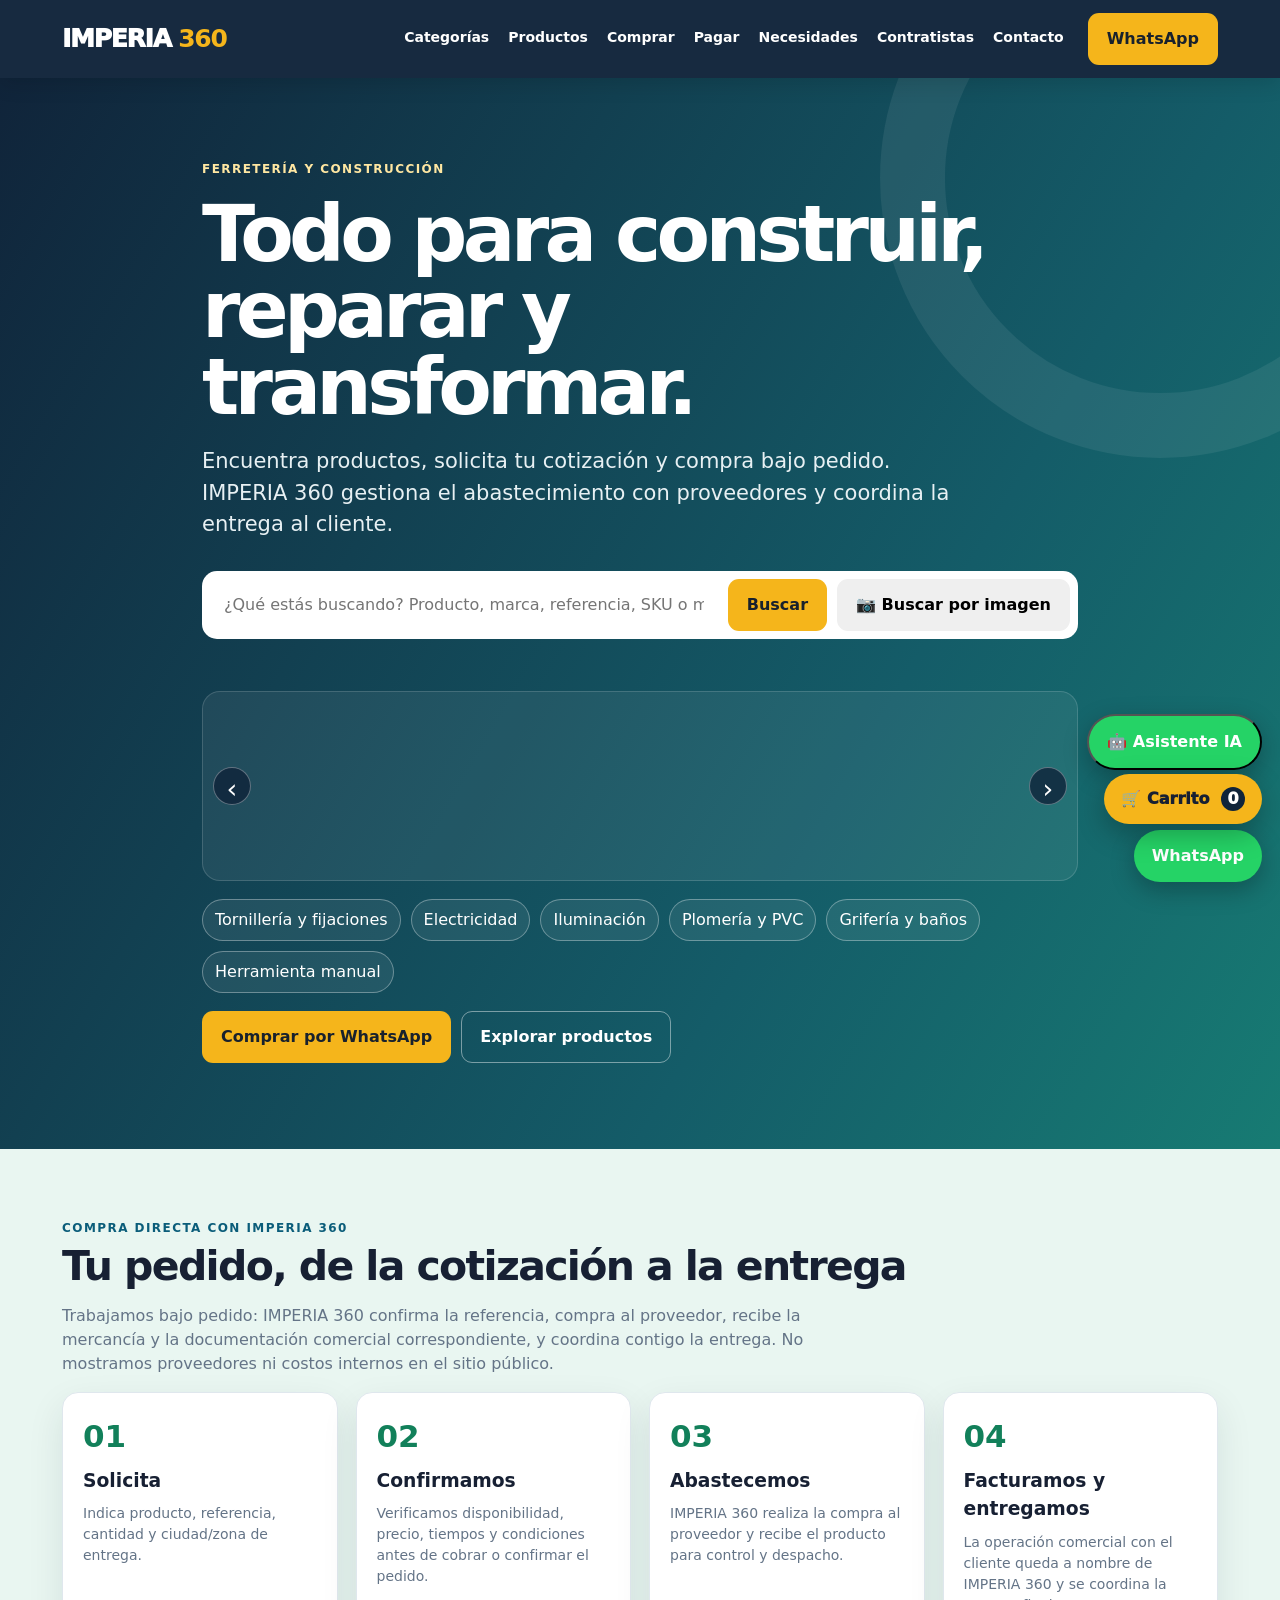
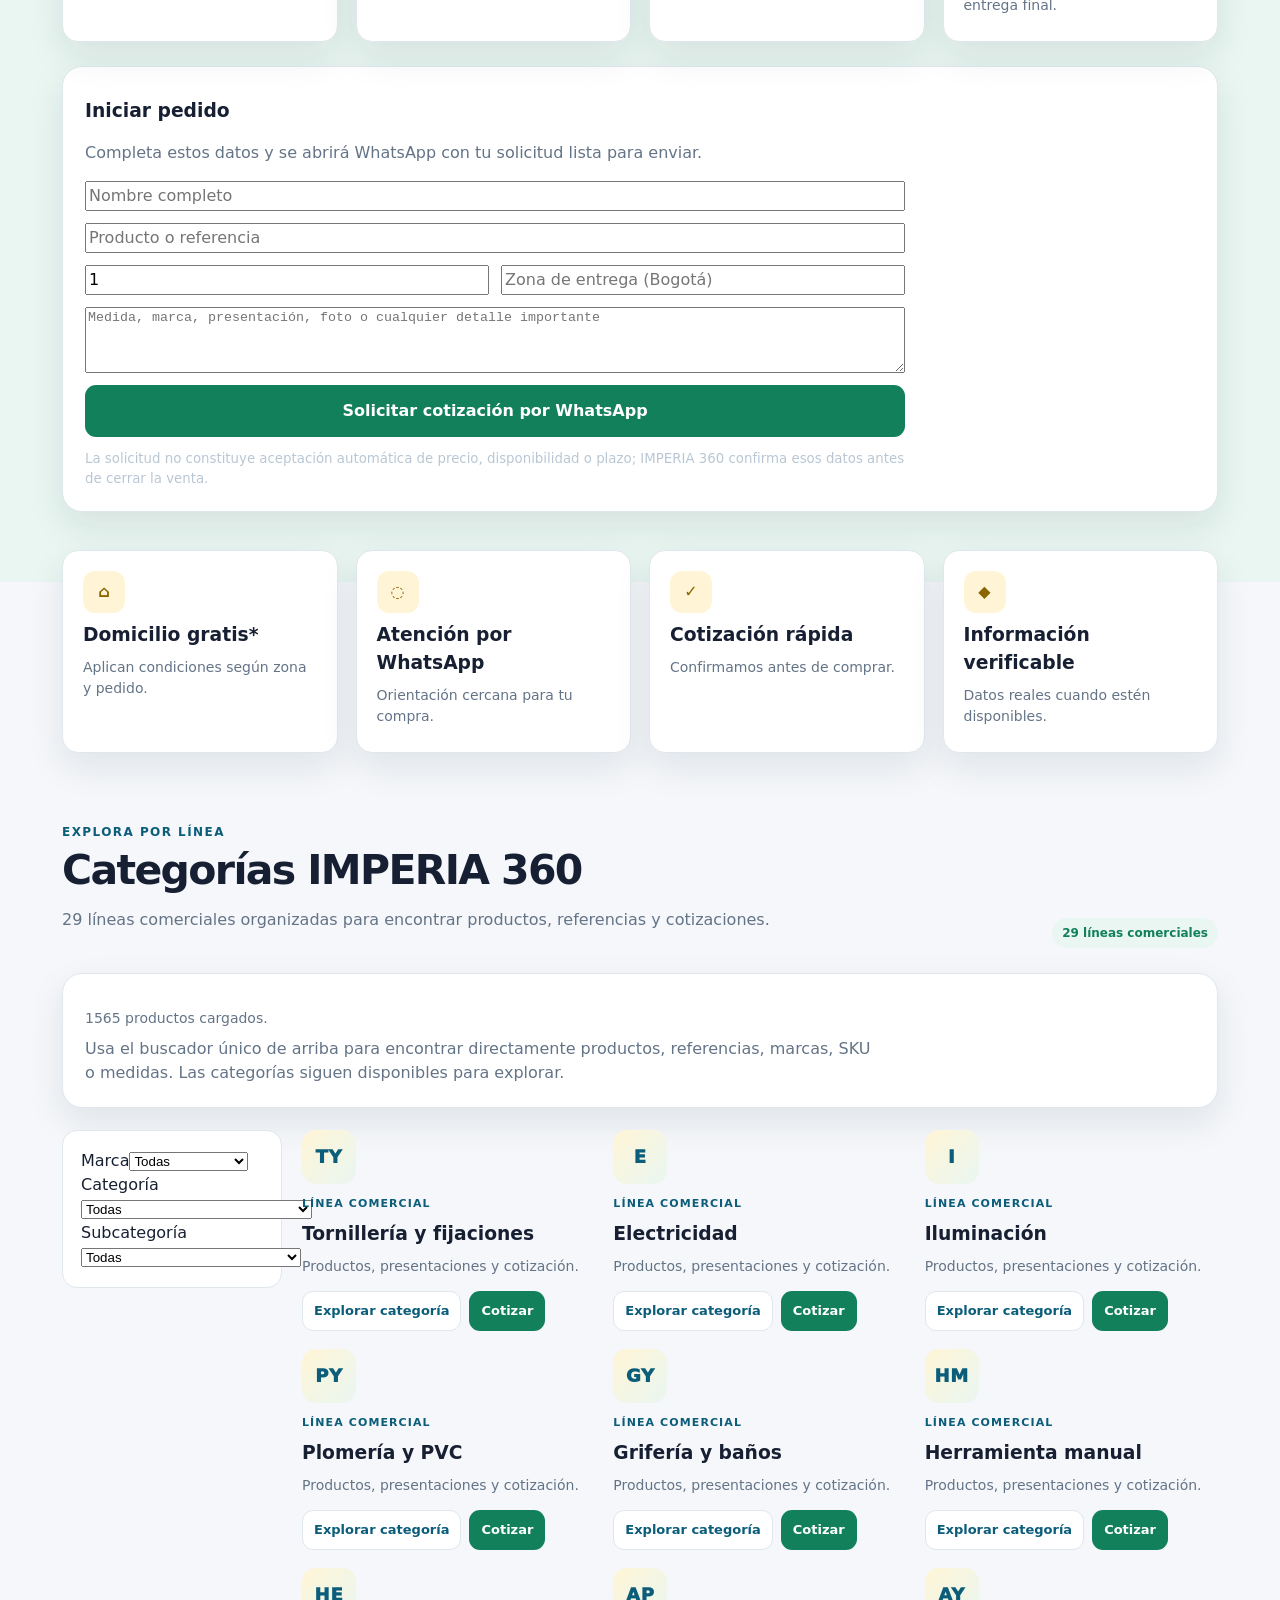
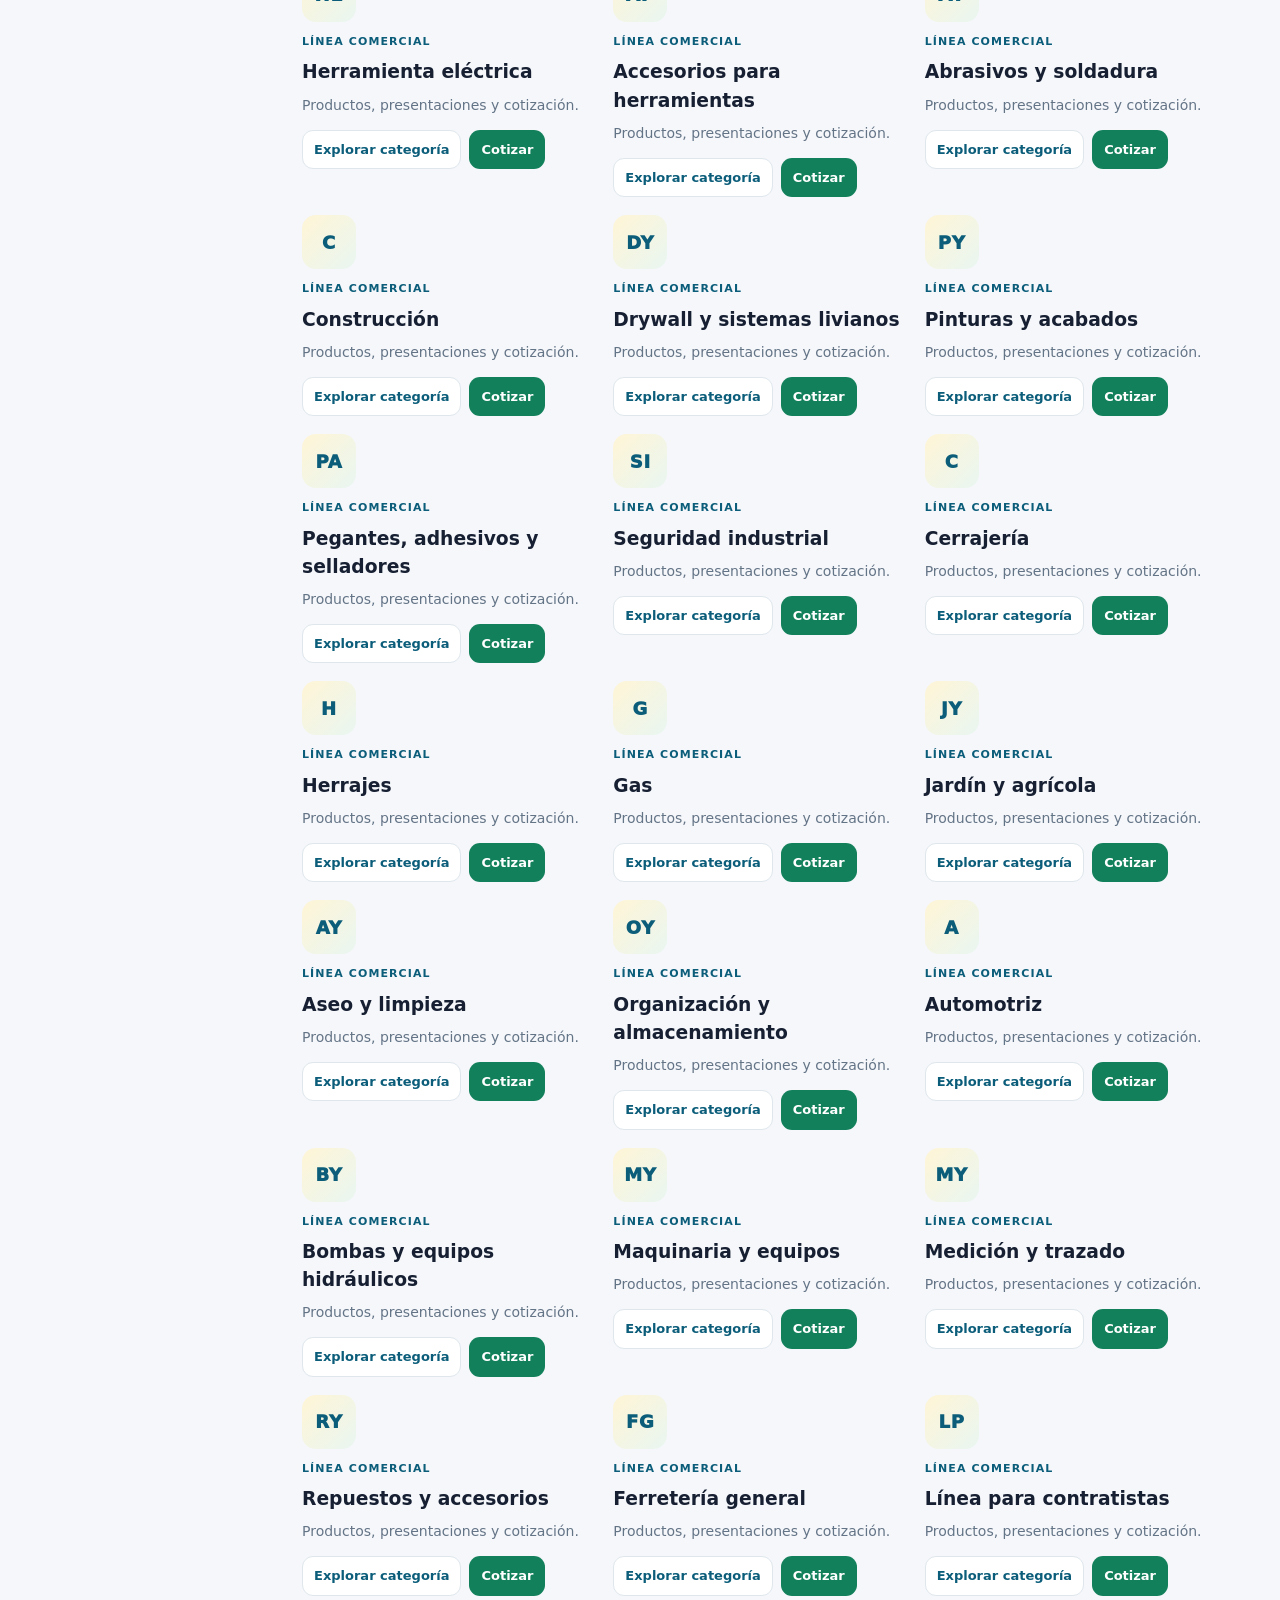
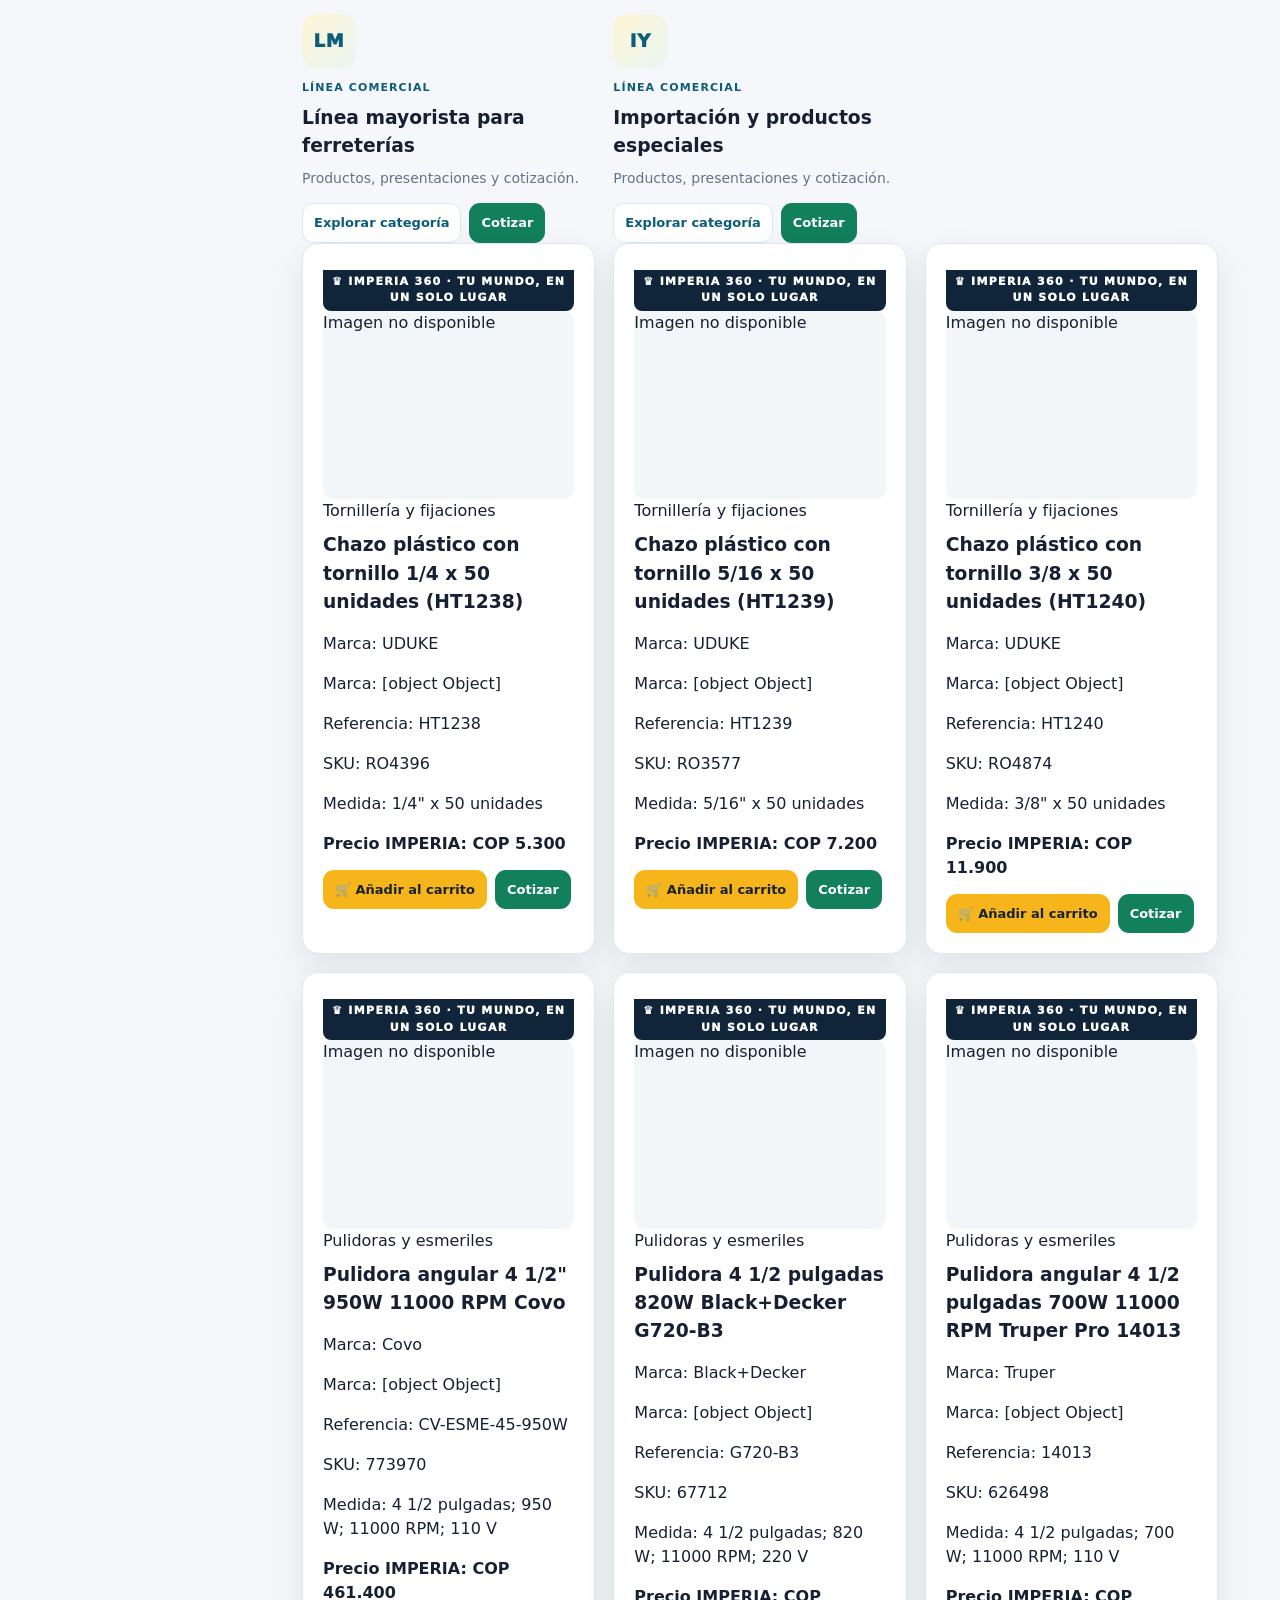
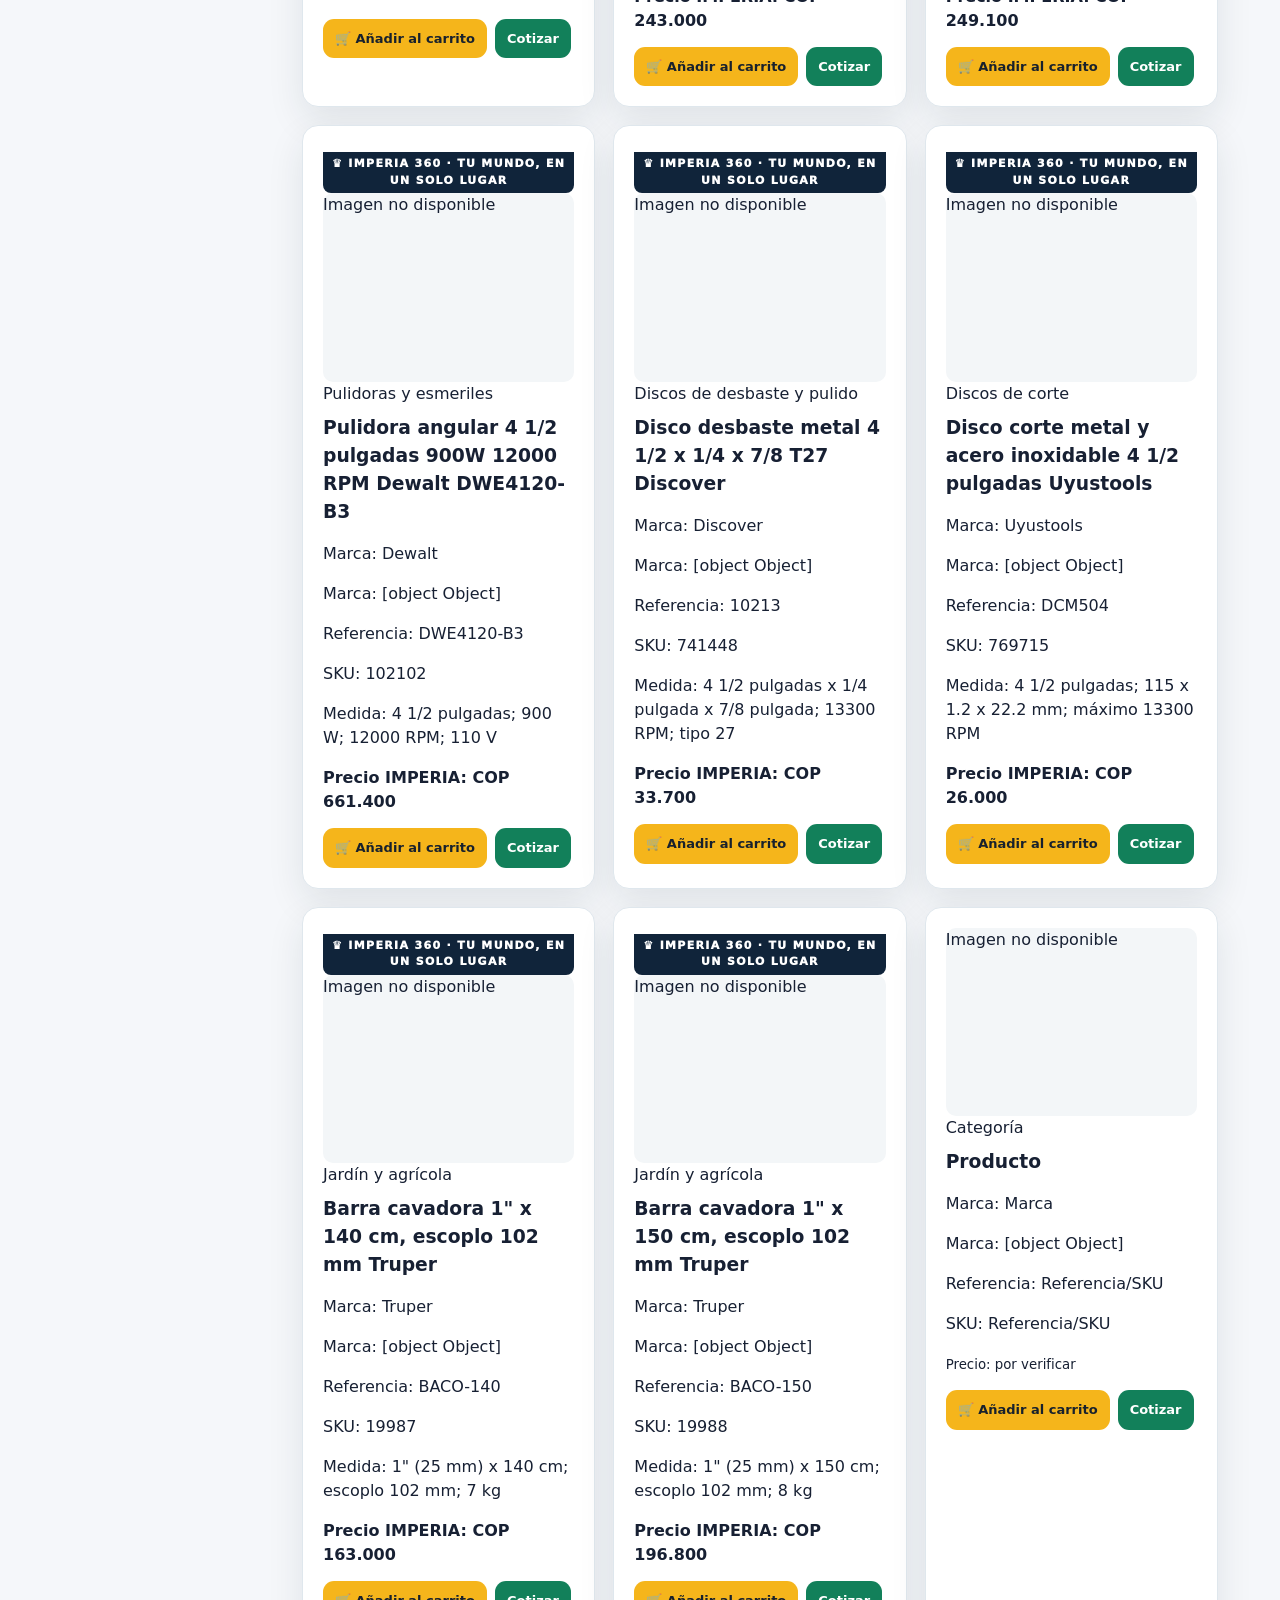
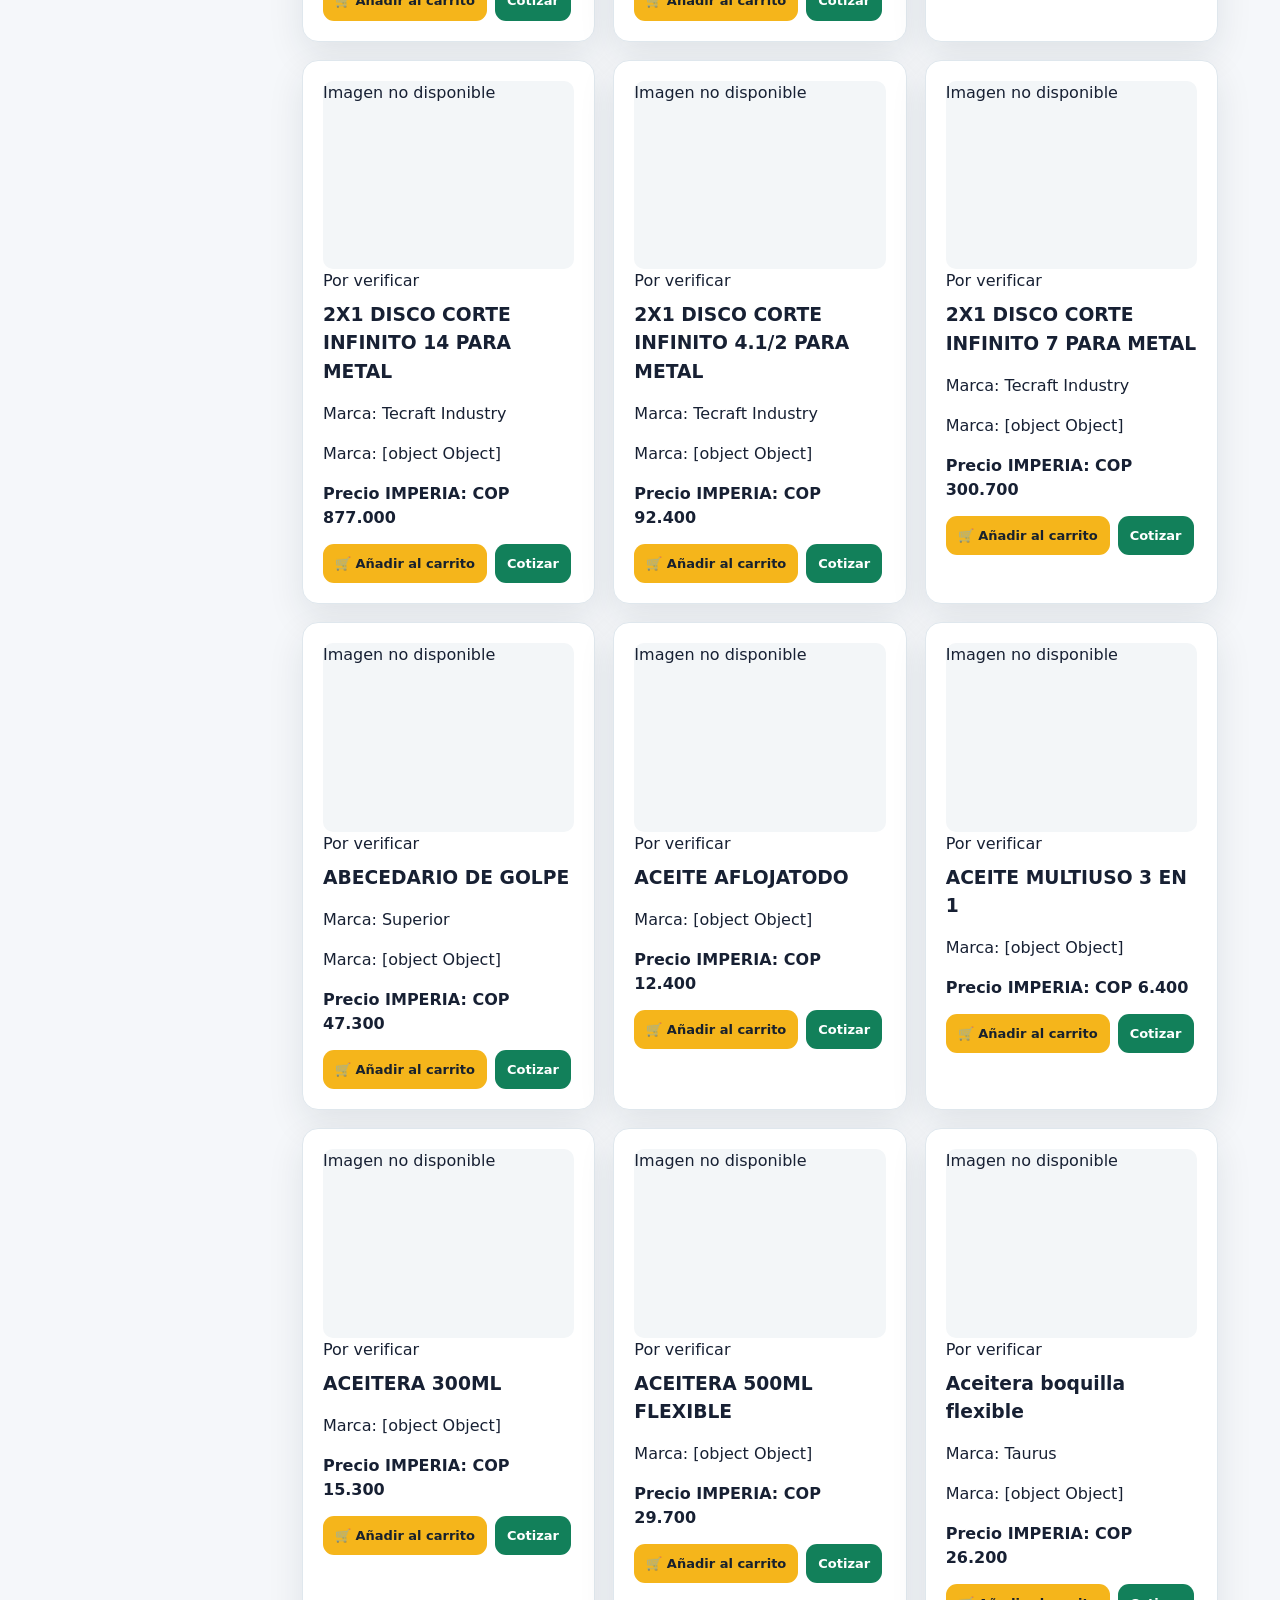
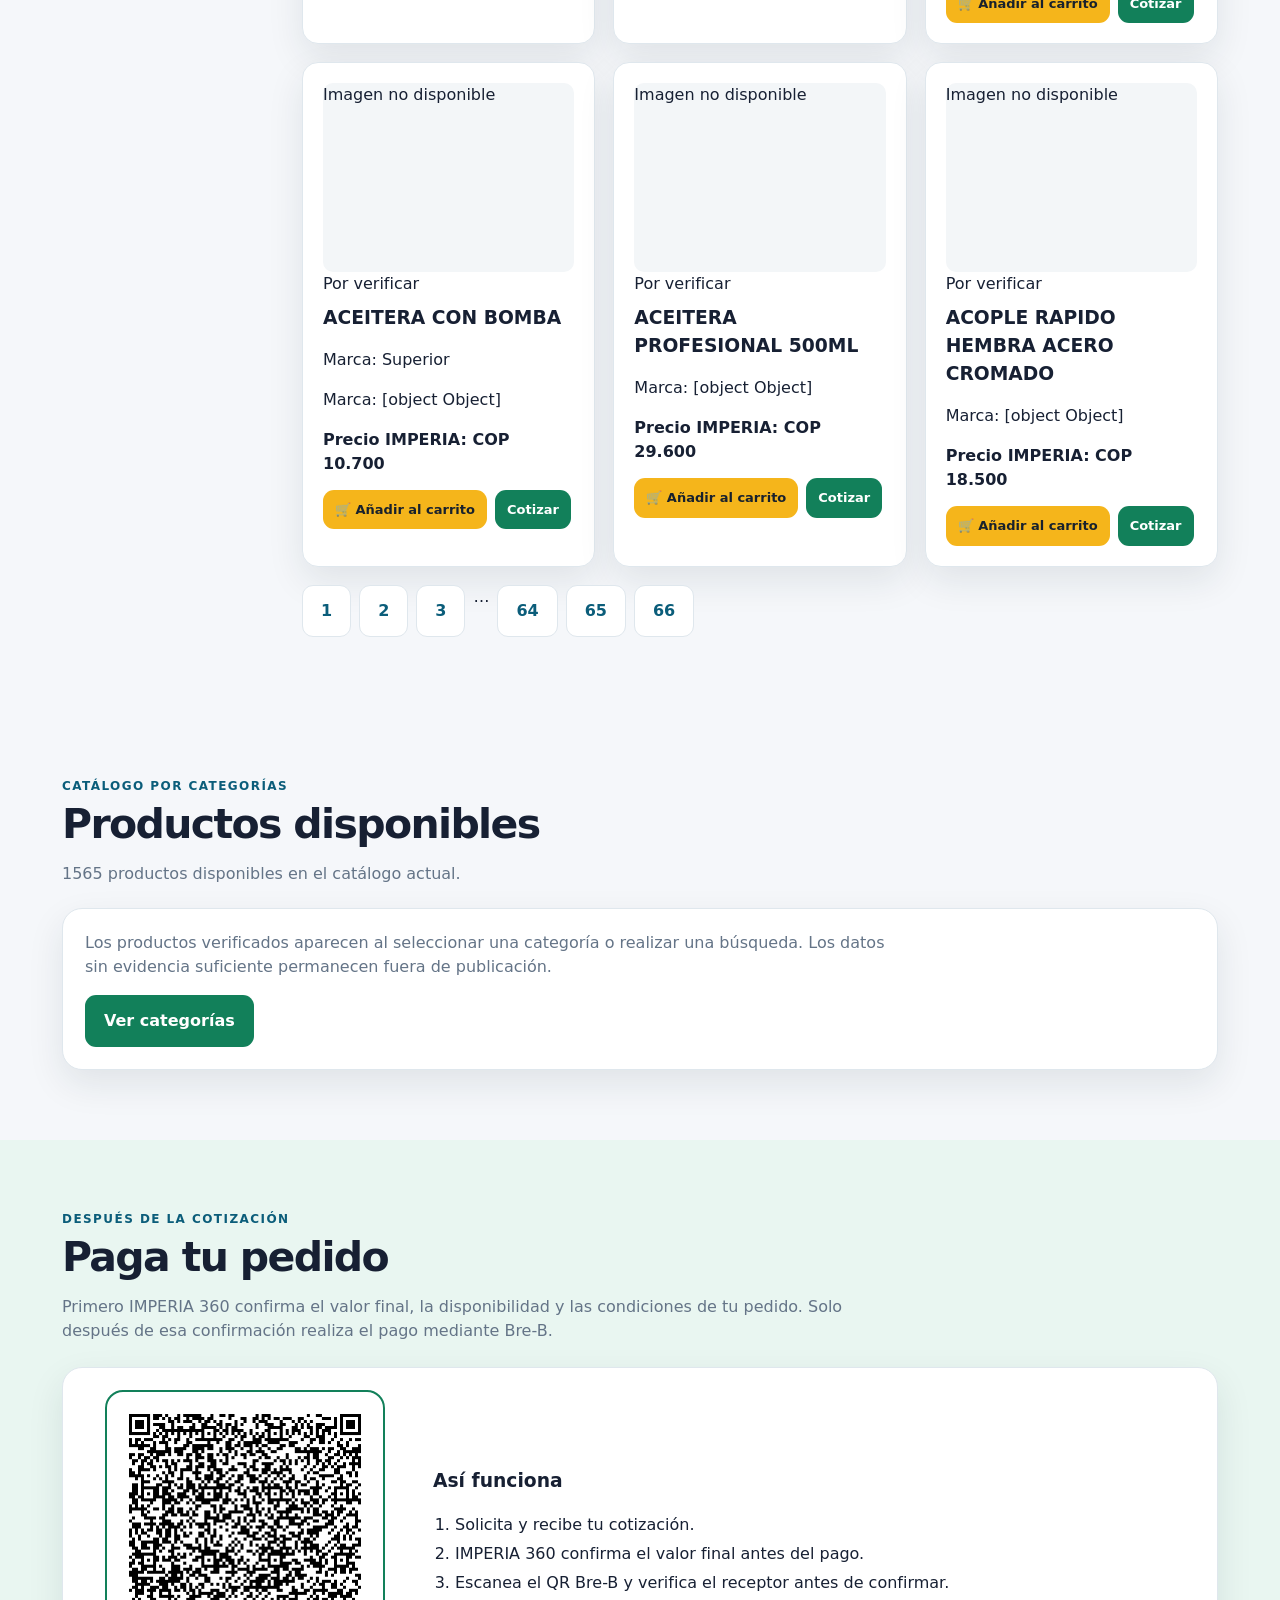
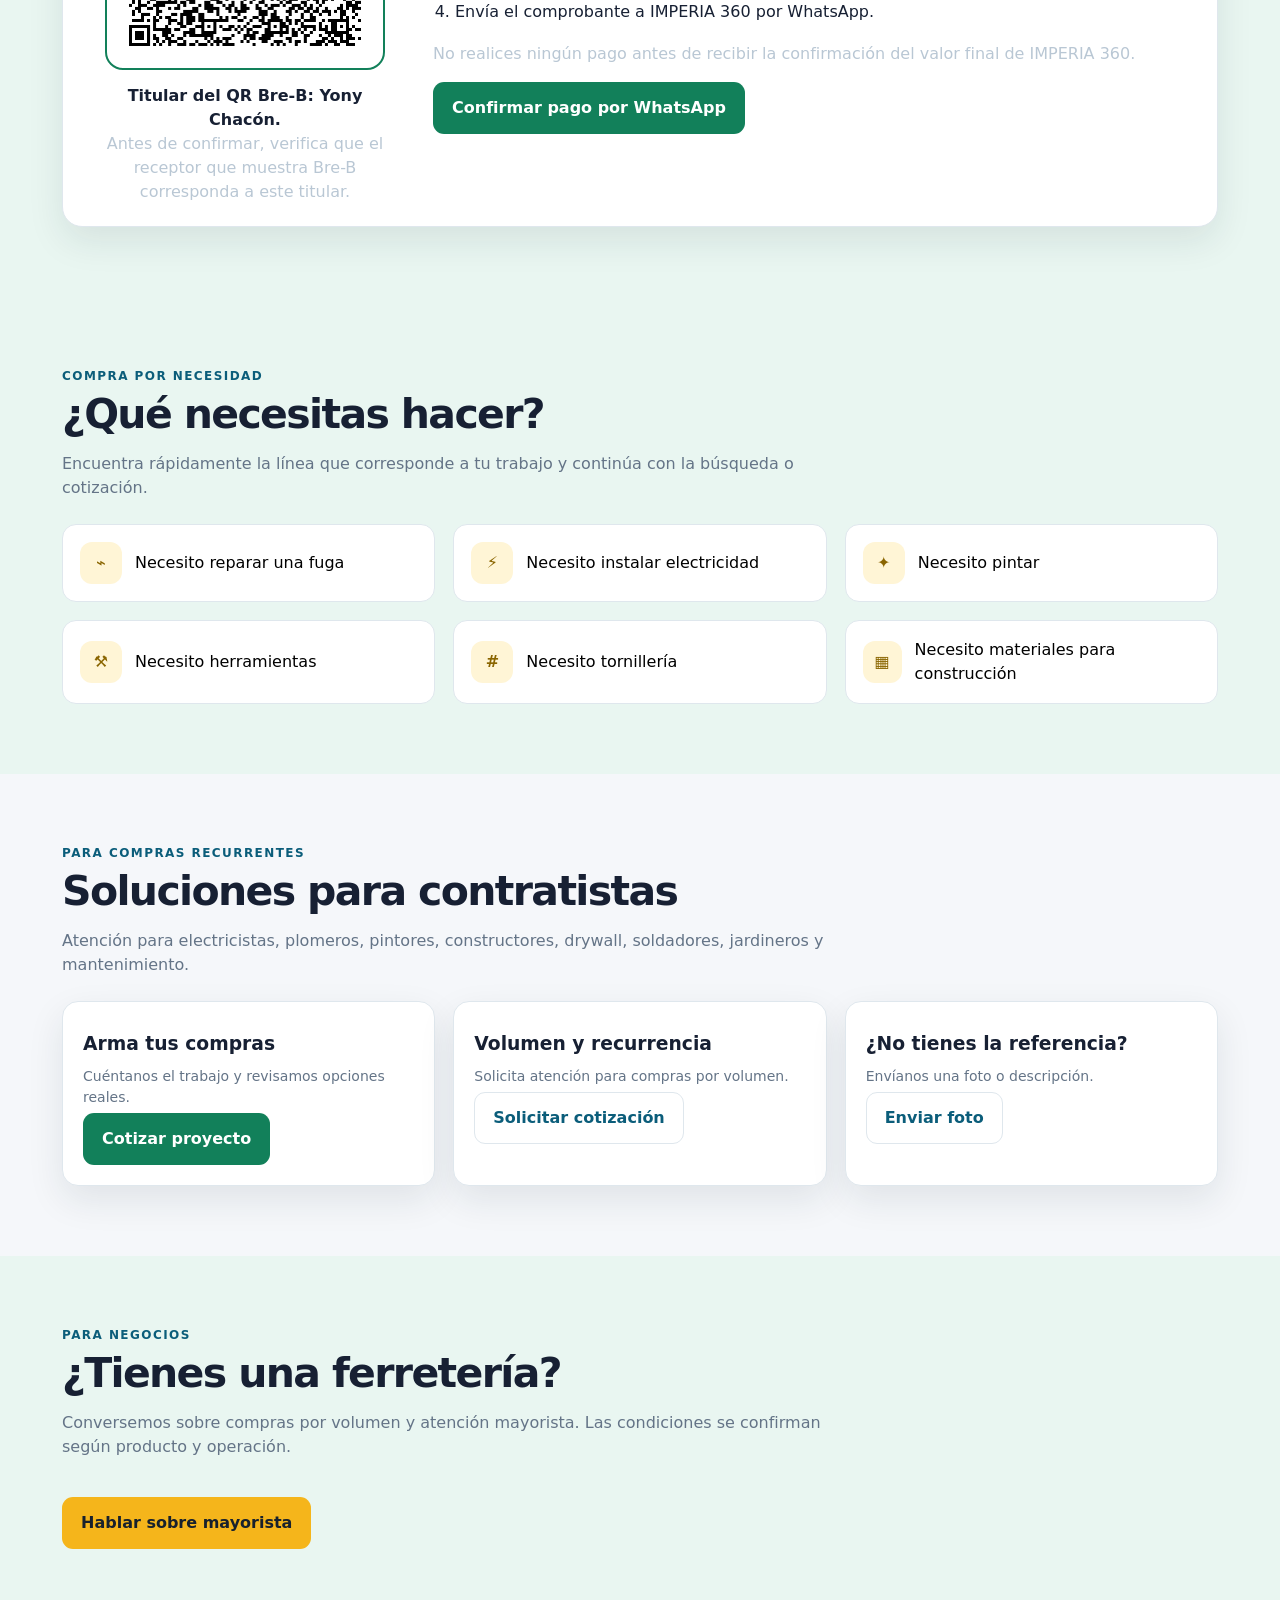
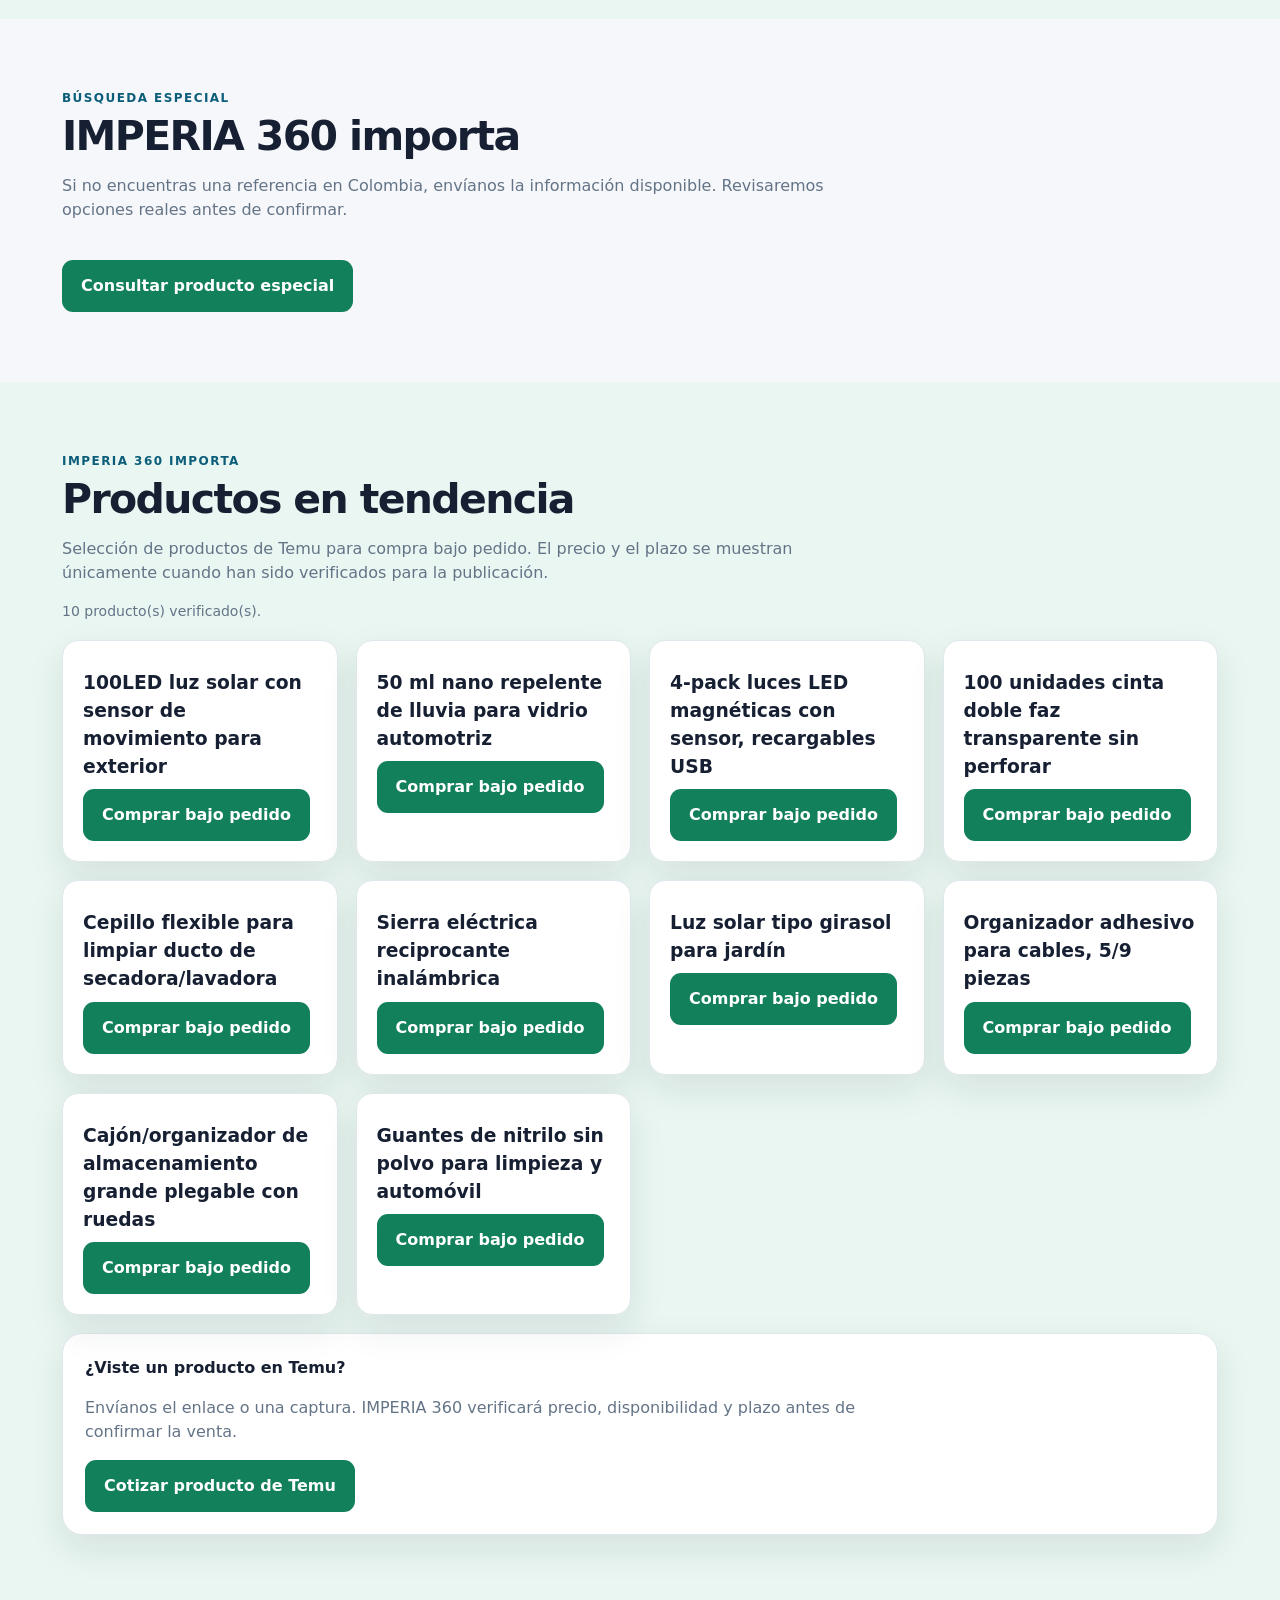
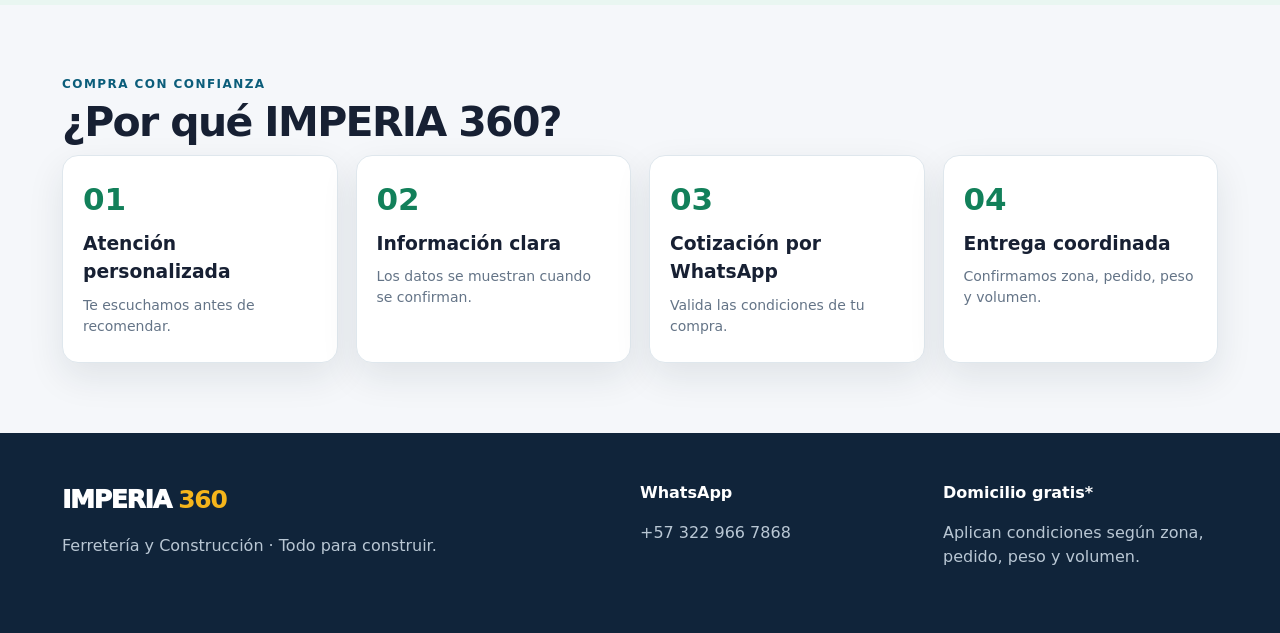
==== index.html @ 2a0386e0 "feat: add dynamic product image carousel below search" ====
<!doctype html>
<html lang="es-CO">
<head>
<meta charset="utf-8"><meta name="viewport" content="width=device-width,initial-scale=1">
<title>IMPERIA 360 | Ferretería y Construcción</title>
<meta name="description" content="IMPERIA 360: ferretería y construcción con orientación, cotizaciones y atención por WhatsApp.">
<meta name="robots" content="index,follow,max-image-preview:large,max-snippet:-1,max-video-preview:-1">
<link rel="canonical" href="https://imperia360.github.io/Imperia360/">
<link rel="manifest" href="./site.webmanifest">
<meta name="theme-color" content="#10243a">
<meta property="og:type" content="website">
<meta property="og:locale" content="es_CO">
<meta property="og:site_name" content="IMPERIA 360">
<meta property="og:title" content="IMPERIA 360 | Ferretería y Construcción">
<meta property="og:description" content="Herramientas, materiales, tornillería y soluciones para construir, reparar y transformar.">
<meta property="og:url" content="https://imperia360.github.io/Imperia360/">
<meta name="twitter:card" content="summary_large_image">
<script type="application/ld+json">
{"@context":"https://schema.org","@type":"HardwareStore","name":"IMPERIA 360","url":"https://imperia360.github.io/Imperia360/","telephone":"+57 322 966 7868","description":"Ferretería y construcción con productos, referencias y cotizaciones.","areaServed":{"@type":"City","name":"Bogotá"},"sameAs":[]}
</script>
<style>
:root{--navy:#10243a;--blue:#0b5d7a;--gold:#f5b51b;--green:#12805a;--bg:#f5f7fa;--card:#fff;--text:#172033;--muted:#647487;--line:#dfe7ed;--shadow:0 14px 36px #12263a18}*{box-sizing:border-box}html{scroll-behavior:smooth}body{margin:0;background:var(--bg);color:var(--text);font:16px/1.5 Inter,system-ui,Arial,sans-serif}body.menu-open{overflow:hidden}a{text-decoration:none;color:inherit}button,input{font:inherit}.wrap{max-width:1200px;margin:auto;padding:0 22px}.logo{font-size:25px;font-weight:950;letter-spacing:-.05em}.logo b{color:var(--gold)}.btn{display:inline-flex;align-items:center;justify-content:center;border:1px solid transparent;border-radius:11px;padding:13px 18px;font-weight:850;cursor:pointer;transition:.2s}.btn:hover{transform:translateY(-2px);box-shadow:0 9px 20px #12263a2b}.gold{background:var(--gold);color:#18212d}.green{background:var(--green);color:#fff}.outline{background:transparent;border-color:#ffffff70;color:#fff}.light{background:#fff;border-color:var(--line);color:var(--blue)}header{position:sticky;top:0;z-index:30;background:#10243af7;color:#fff;box-shadow:0 5px 20px #0002}.nav{min-height:76px;display:flex;align-items:center;gap:24px}.links{display:flex;gap:19px;margin-left:auto;font-size:14px;font-weight:800}.links a{padding:27px 0;border-bottom:3px solid transparent}.links a:hover{color:var(--gold);border-color:var(--gold)}.menu-toggle{display:none;margin-left:auto;border:1px solid #fff6;background:transparent;color:#fff;border-radius:9px;padding:10px}.mobile-actions{display:none}.hero{position:relative;overflow:hidden;background:linear-gradient(120deg,var(--navy),#145c68 66%,#177b73);color:#fff;padding:78px 0 86px}.hero:after{content:"";position:absolute;width:430px;height:430px;border:65px solid #ffffff12;border-radius:50%;right:-160px;top:-180px}.hero-content{position:relative;z-index:1;max-width:920px}.eyebrow,.kicker{font-size:12px;font-weight:900;letter-spacing:.12em;text-transform:uppercase}.eyebrow{color:#ffe7a2}.hero h1{font-size:clamp(42px,6.5vw,78px);line-height:.98;letter-spacing:-.06em;max-width:850px;margin:16px 0 20px}.hero p{font-size:clamp(17px,2vw,21px);color:#e7f0f3;max-width:760px}.hero-search,.catalog-search{display:flex;gap:10px}.hero-search{max-width:980px;background:#fff;border-radius:15px;padding:8px;margin-top:30px;flex-wrap:wrap}.image-search-btn{white-space:nowrap}.image-search-status{font-size:13px;color:#e7f0f3;margin-top:8px;min-height:20px}.hero-search input,.catalog-search input{min-width:0;flex:1;border:0;outline:0;padding:13px 14px}.quick-links,.hero-actions{display:flex;flex-wrap:wrap;gap:10px;margin-top:18px}.quick-links button{border:1px solid #fff5;background:#ffffff12;color:#fff;border-radius:999px;padding:8px 12px;cursor:pointer}section{padding:70px 0}.section-head{display:flex;justify-content:space-between;align-items:end;gap:24px;margin-bottom:25px}.kicker{color:var(--blue);margin:0 0 8px}h2{font-size:clamp(29px,4vw,41px);line-height:1.05;letter-spacing:-.04em;margin:0 0 11px}h3{margin:8px 0}.lead{color:var(--muted);max-width:800px}.benefits,.grid,.placeholder-grid,.service-grid,.steps,.needs-grid{display:grid;gap:18px}.benefits{grid-template-columns:repeat(4,1fr);margin-top:-32px;position:relative;z-index:2}.benefit,.card,.service,.step{background:var(--card);border:1px solid var(--line);border-radius:16px;padding:20px;box-shadow:var(--shadow)}.benefit-icon,.category-icon,.need-icon{width:42px;height:42px;display:grid;place-items:center;border-radius:12px;background:#fff5d6;color:#8a6500;font-weight:900}.benefit p,.category-card p,.service p,.step p{color:var(--muted);font-size:14px;margin:5px 0}.catalog-box{background:#fff;border:1px solid var(--line);border-radius:20px;padding:22px;box-shadow:var(--shadow)}.catalog-search input{border:1px solid #cbd6df;border-radius:10px}.status{font-size:14px;color:var(--muted);margin-top:12px}.catalog-layout{display:grid;grid-template-columns:220px 1fr;gap:20px;margin-top:22px}.filters{background:#fff;border:1px solid var(--line);border-radius:15px;padding:18px;height:max-content}.filters h3{margin-top:0}.filter-empty{color:var(--muted);font-size:14px}.grid{grid-template-columns:repeat(auto-fit,minmax(220px,1fr))}.category-card{min-height:174px;transition:.22s}.category-visual{width:54px;height:54px;display:grid;place-items:center;border-radius:14px;background:linear-gradient(135deg,#fff5d6,#e9f6f1);color:var(--blue);font-size:18px;font-weight:950;letter-spacing:.04em}.category-actions{display:flex;flex-wrap:wrap;gap:8px;margin-top:14px}.category-actions .btn{padding:9px 11px;font-size:13px}.category-card:hover{transform:translateY(-5px)}.num{font-size:11px;color:var(--blue);font-weight:900;letter-spacing:.1em;margin-top:12px}.pill{display:inline-block;margin-top:14px;padding:6px 10px;border-radius:999px;background:#e9f6f1;color:var(--green);font-size:12px;font-weight:850}.empty{border:1px dashed #aebdca;border-radius:18px;background:linear-gradient(135deg,#fff,#f0f5f7);padding:38px;text-align:center;color:var(--muted)}.empty strong{display:block;color:var(--text);font-size:19px;margin-bottom:7px}.placeholder-grid{grid-template-columns:repeat(3,1fr)}.service-grid{grid-template-columns:repeat(3,1fr)}.needs-grid{grid-template-columns:repeat(3,1fr)}.need{display:flex;align-items:center;gap:13px;background:#fff;border:1px solid var(--line);border-radius:14px;padding:17px;text-align:left;cursor:pointer}.need:hover{border-color:var(--gold);transform:translateY(-2px)}.steps{grid-template-columns:repeat(4,1fr)}.step strong{color:var(--green);font-size:31px}.band{background:#e9f6f1}.product-image{width:100%;aspect-ratio:4/3;object-fit:contain;background:#f3f6f8;border-radius:10px}.product-image-wrap{position:relative;overflow:hidden}.imperia-image-brand{margin-top:6px;padding:4px 8px;text-align:center;font-size:11px;font-weight:950;letter-spacing:.12em;color:#fff;background:#10243a;border-radius:0 0 8px 8px}footer{background:var(--navy);color:#fff;padding:48px 0}.footergrid{display:grid;grid-template-columns:2fr 1fr 1fr;gap:28px}.muted{color:#b9c7d4}.wa{position:fixed;right:18px;bottom:18px;z-index:20;background:#25d366;color:#fff;padding:14px 18px;border-radius:50px;font-weight:900;box-shadow:0 8px 25px #0004}@media(max-width:950px){.nav-whatsapp{display:none}.menu-toggle{display:block}.links{position:fixed;display:none;inset:76px 0 auto;background:var(--navy);padding:12px 22px 24px;flex-direction:column;gap:0}.links.open{display:flex}.links a{padding:15px 0;border-bottom:1px solid #ffffff1b}.mobile-actions{display:block;padding-top:13px}.mobile-actions .btn{width:100%}.benefits{grid-template-columns:repeat(2,1fr)}.catalog-layout{grid-template-columns:1fr}.steps{grid-template-columns:repeat(2,1fr)}}@media(max-width:650px){.wrap{padding:0 16px}.hero{padding:58px 0 65px}.hero h1{font-size:45px}.hero-search,.catalog-search,.hero-actions{flex-direction:column}.hero-search .btn,.catalog-search .btn,.hero-actions .btn{width:100%}.benefits,.placeholder-grid,.service-grid,.needs-grid,.steps,.footergrid{grid-template-columns:1fr}.section-head{display:block}.wa{right:12px;bottom:12px}}
.cart-fab{position:fixed;right:18px;bottom:76px;z-index:10000;border:0;border-radius:999px;background:var(--gold);color:#172033;font-weight:950;padding:13px 17px;box-shadow:0 10px 28px #0004;cursor:pointer}.cart-count{display:inline-grid;place-items:center;min-width:24px;height:24px;border-radius:999px;background:#10243a;color:#fff;margin-left:6px}.cart-panel{position:fixed;z-index:10001;right:16px;bottom:16px;width:min(440px,calc(100vw - 32px));max-height:78vh;overflow:auto;background:#fff;border:1px solid var(--line);border-radius:20px;box-shadow:0 24px 70px #0005;padding:20px;display:none}.cart-panel.open{display:block}.cart-head{display:flex;justify-content:space-between;align-items:center;gap:10px}.cart-row{display:grid;grid-template-columns:1fr auto;gap:10px;padding:12px 0;border-bottom:1px solid var(--line)}.cart-row small{display:block;color:var(--muted)}.cart-qty{display:flex;align-items:center;gap:6px}.cart-qty button{border:1px solid var(--line);background:#fff;border-radius:7px;width:30px;height:30px;cursor:pointer}.cart-empty{text-align:center;color:var(--muted);padding:24px 4px}.cart-note{font-size:12px;color:var(--muted);margin:10px 0}.cart-total{display:flex;justify-content:space-between;font-weight:950;font-size:18px;padding:14px 0}.product-actions{display:flex;flex-wrap:wrap;gap:8px;margin-top:14px}.product-actions .btn{padding:9px 11px;font-size:13px}@media(max-width:650px){.cart-fab{right:12px;bottom:72px}.cart-panel{right:8px;bottom:8px;width:calc(100vw - 16px)}}.imperia-hero-carousel{position:relative;margin-top:24px;border-radius:18px;overflow:hidden;background:#fff1;border:1px solid #ffffff25;min-height:190px}.imperia-carousel-track{display:flex;transition:transform .65s ease;will-change:transform}.imperia-carousel-slide{min-width:100%;height:230px;display:grid;grid-template-columns:38% 62%;align-items:center;background:linear-gradient(120deg,#ffffff12,#ffffff08);color:#fff}.imperia-carousel-slide img{width:100%;height:230px;object-fit:contain;background:#fff}.imperia-carousel-info{padding:20px 24px}.imperia-carousel-info strong{display:block;font-size:20px;line-height:1.15}.imperia-carousel-info small{display:block;margin-top:8px;color:#d9e8ec}.imperia-carousel-btn{position:absolute;top:50%;transform:translateY(-50%);border:1px solid #ffffff55;background:#10243acc;color:#fff;width:38px;height:38px;border-radius:50%;cursor:pointer;font-size:27px;z-index:2}.imperia-carousel-btn.prev{left:10px}.imperia-carousel-btn.next{right:10px}.imperia-carousel-dots{position:absolute;bottom:9px;left:0;right:0;text-align:center}.imperia-carousel-dots i{display:inline-block;width:7px;height:7px;border-radius:50%;background:#fff8;margin:0 3px}.imperia-carousel-dots i.active{background:var(--gold)}@media(max-width:650px){.imperia-carousel-slide{grid-template-columns:42% 58%;height:180px}.imperia-carousel-slide img{height:180px}.imperia-carousel-info{padding:12px}.imperia-carousel-info strong{font-size:15px}.imperia-carousel-info small{font-size:11px}}</style>
<script>function loadScript(a){var b=document.getElementsByTagName("head")[0],c=document.createElement("script");c.type="text/javascript",c.src="https://tracker.metricool.com/resources/be.js",c.onreadystatechange=a,c.onload=a,b.appendChild(c)}loadScript(function(){beTracker.t({hash:"8592aa509357418b374c31b48154c059"})});</script></head>
<body>
<header><div class="wrap nav"><a class="logo" href="#inicio">IMPERIA <b>360</b></a><nav class="links" id="main-menu"><a href="#catalogo">Categorías</a><a href="#productos">Productos</a><a href="#comprar">Comprar</a><a href="#pago">Pagar</a><a href="#necesidades">Necesidades</a><a href="#contratistas">Contratistas</a><a href="#contacto">Contacto</a><div class="mobile-actions"><a class="btn gold" href="https://wa.me/573229667868?text=Hola%20IMPERIA%20360%2C%20necesito%20ayuda." target="_blank" rel="noopener noreferrer">Hablar por WhatsApp</a></div></nav><a class="btn gold nav-whatsapp" href="https://wa.me/573229667868?text=Hola%20IMPERIA%20360%2C%20necesito%20ayuda." target="_blank" rel="noopener noreferrer">WhatsApp</a><button class="menu-toggle" id="menu-toggle" aria-label="Abrir menú" aria-expanded="false">☰</button></div></header>
<main>
<section class="hero" id="inicio"><div class="wrap hero-content"><span class="eyebrow">Ferretería y construcción</span><h1>Todo para construir, reparar y transformar.</h1><p>Encuentra productos, solicita tu cotización y compra bajo pedido. IMPERIA 360 gestiona el abastecimiento con proveedores y coordina la entrega al cliente.</p><div class="hero-search"><input id="hero-query" placeholder="¿Qué estás buscando? Producto, marca, referencia, SKU o medida" autocomplete="off"><button class="btn gold" data-search-trigger="hero-query">Buscar</button><button class="btn image-search-btn" id="image-search-trigger" type="button" title="Buscar por imagen">📷 Buscar por imagen</button><input id="image-search-input" type="file" accept="image/*" hidden></div><div id="image-search-status" class="image-search-status" aria-live="polite"></div><div id="imperia-hero-carousel" class="imperia-hero-carousel" aria-label="Productos destacados"><div class="imperia-carousel-track" id="imperia-carousel-track"></div><button type="button" class="imperia-carousel-btn prev" id="imperia-carousel-prev" aria-label="Imagen anterior">‹</button><button type="button" class="imperia-carousel-btn next" id="imperia-carousel-next" aria-label="Imagen siguiente">›</button><div class="imperia-carousel-dots" id="imperia-carousel-dots" aria-hidden="true"></div></div><div class="quick-links" id="quick-links"></div><div class="hero-actions"><a class="btn gold" href="https://wa.me/573229667868?text=Hola%20IMPERIA%20360%2C%20quiero%20comprar%20por%20WhatsApp." target="_blank" rel="noopener noreferrer">Comprar por WhatsApp</a><a class="btn outline" href="#catalogo">Explorar productos</a></div></div></section>
<section id="comprar" class="band"><div class="wrap">
<p class="kicker">Compra directa con IMPERIA 360</p>
<h2>Tu pedido, de la cotización a la entrega</h2>
<p class="lead">Trabajamos bajo pedido: IMPERIA 360 confirma la referencia, compra al proveedor, recibe la mercancía y la documentación comercial correspondiente, y coordina contigo la entrega. No mostramos proveedores ni costos internos en el sitio público.</p>
<div class="steps">
<article class="step"><strong>01</strong><h3>Solicita</h3><p>Indica producto, referencia, cantidad y ciudad/zona de entrega.</p></article>
<article class="step"><strong>02</strong><h3>Confirmamos</h3><p>Verificamos disponibilidad, precio, tiempos y condiciones antes de cobrar o confirmar el pedido.</p></article>
<article class="step"><strong>03</strong><h3>Abastecemos</h3><p>IMPERIA 360 realiza la compra al proveedor y recibe el producto para control y despacho.</p></article>
<article class="step"><strong>04</strong><h3>Facturamos y entregamos</h3><p>La operación comercial con el cliente queda a nombre de IMPERIA 360 y se coordina la entrega final.</p></article>
</div>
<div class="catalog-box" style="margin-top:24px">
<h3>Iniciar pedido</h3>
<p class="lead">Completa estos datos y se abrirá WhatsApp con tu solicitud lista para enviar.</p>
<form id="order-form" style="display:grid;gap:12px;max-width:820px">
<input required id="order-name" placeholder="Nombre completo">
<input required id="order-product" placeholder="Producto o referencia">
<div style="display:grid;grid-template-columns:1fr 1fr;gap:12px">
<input required id="order-qty" type="number" min="1" value="1" placeholder="Cantidad">
<input id="order-zone" placeholder="Zona de entrega (Bogotá)">
</div>
<textarea id="order-notes" rows="4" placeholder="Medida, marca, presentación, foto o cualquier detalle importante"></textarea>
<button class="btn green" type="submit">Solicitar cotización por WhatsApp</button>
<small class="muted">La solicitud no constituye aceptación automática de precio, disponibilidad o plazo; IMPERIA 360 confirma esos datos antes de cerrar la venta.</small>
</form>
</div>
</div></section><section class="benefits wrap"><article class="benefit"><div class="benefit-icon">⌂</div><h3>Domicilio gratis*</h3><p>Aplican condiciones según zona y pedido.</p></article><article class="benefit"><div class="benefit-icon">◌</div><h3>Atención por WhatsApp</h3><p>Orientación cercana para tu compra.</p></article><article class="benefit"><div class="benefit-icon">✓</div><h3>Cotización rápida</h3><p>Confirmamos antes de comprar.</p></article><article class="benefit"><div class="benefit-icon">◆</div><h3>Información verificable</h3><p>Datos reales cuando estén disponibles.</p></article></section>
<section id="catalogo"><div class="wrap"><div class="section-head"><div><p class="kicker">Explora por línea</p><h2>Categorías IMPERIA 360</h2><p class="lead">29 líneas comerciales organizadas para encontrar productos, referencias y cotizaciones.</p></div><span class="pill">29 líneas comerciales</span></div><div class="catalog-box"><div id="catalog-status" class="status">Cargando catálogo real verificado…</div><p class="lead" style="margin:8px 0 0">Usa el buscador único de arriba para encontrar directamente productos, referencias, marcas, SKU o medidas. Las categorías siguen disponibles para explorar.</p></div><div class="catalog-layout"><aside class="filters" id="filters"><h3>Filtrar resultados</h3><div class="filter-empty">Los filtros aparecerán cuando existan datos reales.</div></aside><div><div class="grid" id="categories-grid"></div><div id="product-results" hidden></div><div id="catalog-pager" style="margin-top:18px;display:flex;gap:8px;flex-wrap:wrap"></div></div></div></div></section>
<section id="productos"><div class="wrap"><p class="kicker">Catálogo por categorías</p><h2>Productos disponibles</h2><p class="lead" id="product-count">Selecciona una categoría para ver sus productos.</p><div class="catalog-box" style="margin-top:22px"><p class="lead" style="margin:0">Los productos verificados aparecen al seleccionar una categoría o realizar una búsqueda. Los datos sin evidencia suficiente permanecen fuera de publicación.</p><a class="btn green" style="margin-top:16px" href="#catalogo">Ver categorías</a></div></div></section>
<section id="pago" class="band"><div class="wrap"><p class="kicker">Después de la cotización</p><h2>Paga tu pedido</h2><p class="lead">Primero IMPERIA 360 confirma el valor final, la disponibilidad y las condiciones de tu pedido. Solo después de esa confirmación realiza el pago mediante Bre-B.</p><div class="catalog-box" style="display:grid;grid-template-columns:minmax(220px,320px) 1fr;gap:28px;align-items:center;margin-top:24px"><div style="text-align:center"><div id="breb-qr" style="aspect-ratio:1/1;max-width:280px;margin:auto;border:2px solid var(--green);border-radius:18px;padding:10px;background:#fff;display:grid;place-items:center"><img src="./assets/payments/imperia360-breb-qr.png" alt="QR Bre-B para pagos de IMPERIA 360" style="width:100%;height:100%;object-fit:contain;border-radius:12px" loading="eager"></div><p style="margin:14px auto 0;max-width:280px"><strong>Titular del QR Bre-B: Yony Chacón.</strong><br><span class="muted">Antes de confirmar, verifica que el receptor que muestra Bre-B corresponda a este titular.</span></p></div><div><h3>Así funciona</h3><ol style="line-height:1.8;padding-left:22px"><li>Solicita y recibe tu cotización.</li><li>IMPERIA 360 confirma el valor final antes del pago.</li><li>Escanea el QR Bre-B y verifica el receptor antes de confirmar.</li><li>Envía el comprobante a IMPERIA 360 por WhatsApp.</li></ol><p class="muted">No realices ningún pago antes de recibir la confirmación del valor final de IMPERIA 360.</p><a class="btn green" href="https://wa.me/573229667868?text=Hola%20IMPERIA%20360%2C%20ya%20tengo%20la%20cotizaci%C3%B3n%20confirmada%20y%20quiero%20realizar%20el%20pago%20por%20Bre-B." target="_blank" rel="noopener noreferrer">Confirmar pago por WhatsApp</a></div></div></div></section>
<section id="necesidades" class="band"><div class="wrap"><p class="kicker">Compra por necesidad</p><h2>¿Qué necesitas hacer?</h2><p class="lead">Encuentra rápidamente la línea que corresponde a tu trabajo y continúa con la búsqueda o cotización.</p><div class="needs-grid" style="margin-top:24px"><button class="need" type="button"><span class="need-icon">⌁</span>Necesito reparar una fuga</button><button class="need" type="button"><span class="need-icon">⚡</span>Necesito instalar electricidad</button><button class="need" type="button"><span class="need-icon">✦</span>Necesito pintar</button><button class="need" type="button"><span class="need-icon">⚒</span>Necesito herramientas</button><button class="need" type="button"><span class="need-icon">#</span>Necesito tornillería</button><button class="need" type="button"><span class="need-icon">▦</span>Necesito materiales para construcción</button></div></div></section>
<section id="contratistas"><div class="wrap"><p class="kicker">Para compras recurrentes</p><h2>Soluciones para contratistas</h2><p class="lead">Atención para electricistas, plomeros, pintores, constructores, drywall, soldadores, jardineros y mantenimiento.</p><div class="service-grid" style="margin-top:24px"><article class="service"><h3>Arma tus compras</h3><p>Cuéntanos el trabajo y revisamos opciones reales.</p><a class="btn green" href="https://wa.me/573229667868?text=Hola%20IMPERIA%20360%2C%20soy%20contratista%20y%20quiero%20cotizar." target="_blank" rel="noopener noreferrer">Cotizar proyecto</a></article><article class="service"><h3>Volumen y recurrencia</h3><p>Solicita atención para compras por volumen.</p><a class="btn light" href="https://wa.me/573229667868?text=Hola%20IMPERIA%20360%2C%20necesito%20una%20cotizaci%C3%B3n%20por%20volumen." target="_blank" rel="noopener noreferrer">Solicitar cotización</a></article><article class="service"><h3>¿No tienes la referencia?</h3><p>Envíanos una foto o descripción.</p><a class="btn light" href="https://wa.me/573229667868?text=Hola%20IMPERIA%20360%2C%20quiero%20enviar%20una%20foto%20de%20un%20producto." target="_blank" rel="noopener noreferrer">Enviar foto</a></article></div></div></section>
<section class="band" id="mayoristas"><div class="wrap"><p class="kicker">Para negocios</p><h2>¿Tienes una ferretería?</h2><p class="lead">Conversemos sobre compras por volumen y atención mayorista. Las condiciones se confirman según producto y operación.</p><a class="btn gold" style="margin-top:22px" href="https://wa.me/573229667868?text=Hola%20IMPERIA%20360%2C%20tengo%20una%20ferreter%C3%ADa%20y%20quiero%20informaci%C3%B3n%20mayorista." target="_blank" rel="noopener noreferrer">Hablar sobre mayorista</a></div></section>
<section id="importaciones"><div class="wrap"><p class="kicker">Búsqueda especial</p><h2>IMPERIA 360 importa</h2><p class="lead">Si no encuentras una referencia en Colombia, envíanos la información disponible. Revisaremos opciones reales antes de confirmar.</p><a class="btn green" style="margin-top:22px" href="https://wa.me/573229667868?text=Hola%20IMPERIA%20360%2C%20quiero%20consultar%20un%20producto%20especial%20o%20importado." target="_blank" rel="noopener noreferrer">Consultar producto especial</a></div></section>
<section id="tendencias-temu" class="band"><div class="wrap"><p class="kicker">IMPERIA 360 IMPORTA</p><h2>Productos en tendencia</h2><p class="lead">Selección de productos de Temu para compra bajo pedido. El precio y el plazo se muestran únicamente cuando han sido verificados para la publicación.</p><div id="temu-trends-status" class="status">Cargando tendencias verificadas…</div><div id="temu-trends-grid" class="grid" style="margin-top:18px"></div><div class="catalog-box" style="margin-top:18px"><strong>¿Viste un producto en Temu?</strong><p class="lead">Envíanos el enlace o una captura. IMPERIA 360 verificará precio, disponibilidad y plazo antes de confirmar la venta.</p><a class="btn green" href="https://wa.me/573229667868?text=Hola%20IMPERIA%20360%2C%20quiero%20cotizar%20un%20producto%20de%20Temu." target="_blank" rel="noopener noreferrer">Cotizar producto de Temu</a></div></div></section><section><div class="wrap"><p class="kicker">Compra con confianza</p><h2>¿Por qué IMPERIA 360?</h2><div class="steps"><article class="step"><strong>01</strong><h3>Atención personalizada</h3><p>Te escuchamos antes de recomendar.</p></article><article class="step"><strong>02</strong><h3>Información clara</h3><p>Los datos se muestran cuando se confirman.</p></article><article class="step"><strong>03</strong><h3>Cotización por WhatsApp</h3><p>Valida las condiciones de tu compra.</p></article><article class="step"><strong>04</strong><h3>Entrega coordinada</h3><p>Confirmamos zona, pedido, peso y volumen.</p></article></div></div></section>
</main><footer id="contacto"><div class="wrap footergrid"><div><div class="logo">IMPERIA <b>360</b></div><p class="muted">Ferretería y Construcción · Todo para construir.</p></div><div><strong>WhatsApp</strong><p class="muted">+57 322 966 7868</p></div><div><strong>Domicilio gratis*</strong><p class="muted">Aplican condiciones según zona, pedido, peso y volumen.</p></div></div></footer><a class="wa" href="https://wa.me/573229667868?text=Hola%20IMPERIA%20360%2C%20necesito%20ayuda." target="_blank" rel="noopener noreferrer">WhatsApp</a>
<script>
(async function(){
  const status=document.getElementById('temu-trends-status'), grid=document.getElementById('temu-trends-grid');
  if(!status||!grid)return;
  try{
    const r=await fetch('./data/temu-trends.json'); if(!r.ok)throw new Error();
    const data=await r.json(), items=Array.isArray(data.products)?data.products:[];
    if(!items.length){status.textContent='La selección está en verificación. No se publican precios ni plazos de Temu hasta contar con evidencia suficiente.';return;}
    status.textContent=items.length+' producto(s) verificado(s).';
    grid.replaceChildren(...items.map(p=>{
      const c=document.createElement('article'); c.className='card';
      if(p.image){const i=document.createElement('img');i.className='product-image';i.src=p.image;i.alt=p.name||'';i.loading='lazy';c.append(i);}
      const h=document.createElement('h3');h.textContent=p.name||'Producto importado';c.append(h);
      if(p.publicPrice!=null){const s=document.createElement('strong');s.textContent='COP '+Number(p.publicPrice).toLocaleString('es-CO');c.append(s);}
      if(p.delivery){const d=document.createElement('p');d.textContent='Entrega estimada: '+p.delivery;c.append(d);}
      const b=document.createElement('a');b.className='btn green';b.href='https://wa.me/573229667868?text='+encodeURIComponent('Hola IMPERIA 360, quiero comprar/cotizar este producto importado: '+(p.name||''));b.target='_blank';b.rel='noopener noreferrer';b.textContent='Comprar bajo pedido';c.append(b);
      return c;
    }));
  }catch(e){status.textContent='No fue posible cargar la selección de tendencias en este momento.';}
})();
</script><script type="module">
import{loadProducts}from'./js/catalog-loader.js';import{searchCatalog}from'./js/catalog-search.js';import{renderCategories,renderEmptyState,renderProductResults}from'./js/catalog-ui.js';import{buildFilters}from'./js/catalog-filters-ui.js';const names=["Tornillería y fijaciones","Electricidad","Iluminación","Plomería y PVC","Grifería y baños","Herramienta manual","Herramienta eléctrica","Accesorios para herramientas","Abrasivos y soldadura","Construcción","Drywall y sistemas livianos","Pinturas y acabados","Pegantes, adhesivos y selladores","Seguridad industrial","Cerrajería","Herrajes","Gas","Jardín y agrícola","Aseo y limpieza","Organización y almacenamiento","Automotriz","Bombas y equipos hidráulicos","Maquinaria y equipos","Medición y trazado","Repuestos y accesorios","Ferretería general","Línea para contratistas","Línea mayorista para ferreterías","Importación y productos especiales"];const categories=names.map((name,index)=>({id:null,name,order:index+1}));const state={products:[],page:1,pageSize:24,criteria:{}},status=document.getElementById('catalog-status');function renderPage(){const q=document.getElementById('hero-query').value.trim();const criteria=state.criteria||{};const categoryName=criteria.__category;const searching=Boolean(q);const categoriesGrid=document.getElementById('categories-grid');const productResults=document.getElementById('product-results');const all=searchCatalog(state.products,q).filter(product=>{if(categoryName&&!searching){const name=product.category?.name||'';return String(name).trim().toLowerCase()===String(categoryName).trim().toLowerCase();}return Object.entries(criteria).every(([path,value])=>path==='__category'||!value||path.split('.').reduce((current,key)=>current?.[key],product)===value);});const total=Math.max(1,Math.ceil(all.length/state.pageSize));state.page=Math.min(state.page,total);const start=(state.page-1)*state.pageSize;renderProductResults(productResults,all.slice(start,start+state.pageSize));if(searching){categoriesGrid.hidden=true;productResults.hidden=false;document.getElementById('product-count').textContent=all.length+' producto(s) encontrados para: '+q;status.textContent=all.length+' producto(s) encontrado(s).';}else{categoriesGrid.hidden=false;document.getElementById('product-count').textContent=state.products.length+' productos disponibles en el catálogo actual.';status.textContent=Object.keys(criteria).length?(all.length+' producto(s) en la categoría/filtro seleccionado.'):state.products.length+' productos cargados.';}const pager=document.getElementById('catalog-pager');pager.replaceChildren();for(let p=1;p<=total;p++){if(total>12&&p>3&&p<total-2&&Math.abs(p-state.page)>1){if(p===4){const e=document.createElement('span');e.textContent='…';pager.append(e)}continue}const b=document.createElement('button');b.className='btn light';b.type='button';b.textContent=String(p);b.disabled=p===state.page;b.onclick=()=>{state.page=p;renderPage();document.getElementById('product-results').scrollIntoView({behavior:'smooth',block:'start'})};pager.append(b)}const featured=document.getElementById('featured-products');if(featured)featured.replaceChildren()}function run(query='',criteria={}){state.page=1;state.criteria=criteria||{};document.getElementById('hero-query').value=query;renderPage()}renderCategories(document.getElementById('categories-grid'),categories,{onSelect:category=>{run('',{__category:category.name});document.getElementById('product-results').scrollIntoView({behavior:'smooth',block:'start'});}});document.getElementById('quick-links').replaceChildren(...categories.slice(0,6).map(category=>{const b=document.createElement('button');b.type='button';b.textContent=category.name;b.onclick=()=>{run('',{__category:category.name});document.getElementById('catalogo').scrollIntoView({behavior:'smooth'})};return b}));document.querySelectorAll('[data-search-trigger]').forEach(b=>b.addEventListener('click',()=>{const i=document.getElementById(b.dataset.searchTrigger);run(i.value);document.getElementById('product-results').scrollIntoView({behavior:'smooth',block:'start'})}));document.querySelectorAll('input:not([type="file"])').forEach(i=>i.addEventListener('keydown',e=>{if(e.key==='Enter')document.querySelector(`[data-search-trigger="${i.id}"]`)?.click()}));const imageTrigger=document.getElementById('image-search-trigger'),imageInput=document.getElementById('image-search-input'),imageStatus=document.getElementById('image-search-status');if(imageTrigger&&imageInput){imageTrigger.addEventListener('click',()=>imageInput.click());imageInput.addEventListener('change',()=>{const file=imageInput.files?.[0];if(!file)return;imageStatus.textContent='Imagen cargada: '+file.name+'. La búsqueda visual requiere el motor de visión de IMPERIA 360; por ahora no se inventan coincidencias.';});}const filters=document.getElementById('filters'),update=()=>buildFilters(filters,state.products,c=>run(document.getElementById('hero-query').value,c));update();loadProducts().then(products=>{state.products=Array.isArray(products)?products:[];update();run()}).catch(()=>renderEmptyState(document.getElementById('product-results'),'No fue posible cargar el catálogo.'));const orderForm=document.getElementById('order-form');if(orderForm)orderForm.addEventListener('submit',e=>{e.preventDefault();const name=document.getElementById('order-name').value.trim();const product=document.getElementById('order-product').value.trim();const qty=document.getElementById('order-qty').value;const zone=document.getElementById('order-zone').value.trim();const notes=document.getElementById('order-notes').value.trim();const msg=[`Hola IMPERIA 360. Quiero solicitar una cotización.`,`Nombre: ${name}`,`Producto/referencia: ${product}`,`Cantidad: ${qty}`,zone?`Zona de entrega: ${zone}`:'' ,notes?`Detalles: ${notes}`:'' ].filter(Boolean).join('\\n');window.open('https://wa.me/573229667868?text='+encodeURIComponent(msg),'_blank','noopener,noreferrer')});const toggle=document.getElementById('menu-toggle'),menu=document.getElementById('main-menu');toggle.addEventListener('click',()=>{const open=menu.classList.toggle('open');toggle.setAttribute('aria-expanded',String(open));document.body.classList.toggle('menu-open',open)});menu.querySelectorAll('a').forEach(a=>a.addEventListener('click',()=>{menu.classList.remove('open');toggle.setAttribute('aria-expanded','false');document.body.classList.remove('menu-open')}));</script><button class="cart-fab" id="cart-fab" type="button" aria-label="Abrir carrito" aria-controls="cart-panel" aria-expanded="false">🛒 Carrito <span class="cart-count" id="cart-count">0</span></button>
<div id="cart-backdrop" aria-hidden="true" style="display:none;position:fixed;inset:0;background:#0006;z-index:10000"></div>
<aside class="cart-panel" id="cart-panel" aria-label="Carrito de compras" aria-hidden="true">
<div class="cart-head"><h2 style="font-size:25px;margin:0">Tu carrito</h2><button class="btn light" id="cart-close" type="button">Cerrar</button></div>
<div id="cart-items"></div><div class="cart-total"><span>Total</span><span id="cart-total">COP 0</span></div>
<p class="cart-note">Elige cómo deseas finalizar tu compra. WhatsApp es opcional.</p>
<div id="cart-payment-options" style="display:grid;gap:8px;margin:12px 0">
<button class="btn green" id="cart-pay-now" type="button" style="width:100%">💳 Pagar ahora</button>
<button class="btn light" id="cart-pay-pse" type="button" style="width:100%">🏦 Pagar con PSE</button>
<button class="btn gold" id="cart-pay-qr" type="button" style="width:100%">▣ Pagar con QR</button>
<button class="btn light" id="cart-pay-whatsapp" type="button" style="width:100%">💬 Continuar compra por WhatsApp</button>
</div>
<button class="btn light" id="cart-checkout" type="button" style="width:100%;display:none">Continuar compra por WhatsApp</button>
</aside><script>
(function(){
  const KEY='imperia360_cart_v1';
  const el=id=>document.getElementById(id);
  let cart=[];
  try{cart=JSON.parse(localStorage.getItem(KEY)||'[]');if(!Array.isArray(cart))cart=[];}catch(e){cart=[];}
  function persist(){try{localStorage.setItem(KEY,JSON.stringify(cart));}catch(e){} render();}
  function render(){
    const items=el('cart-items'); if(!items)return;
    items.replaceChildren();
    el('cart-count').textContent=String(cart.reduce((s,x)=>s+(Number(x.qty)||0),0));
    let total=0;
    if(!cart.length){const e=document.createElement('div');e.className='cart-empty';e.textContent='Tu carrito está vacío. Añade productos desde el catálogo.';items.append(e);}
    cart.forEach((x,i)=>{
      const row=document.createElement('div');row.className='cart-row';
      const info=document.createElement('div');const h=document.createElement('strong');h.textContent=x.name||'Producto';
      const sm=document.createElement('small');sm.textContent=(x.reference?'Ref. '+x.reference+' · ':'')+(x.price!=null?'COP '+Number(x.price).toLocaleString('es-CO')+' c/u':'Precio por confirmar');info.append(h,sm);
      const q=document.createElement('div');q.className='cart-qty';
      const minus=document.createElement('button');minus.type='button';minus.textContent='−';minus.setAttribute('aria-label','Reducir cantidad');minus.onclick=()=>{if((Number(x.qty)||1)>1)x.qty--;else cart.splice(i,1);persist();};
      const n=document.createElement('span');n.textContent=String(x.qty||1);
      const plus=document.createElement('button');plus.type='button';plus.textContent='+';plus.setAttribute('aria-label','Aumentar cantidad');plus.onclick=()=>{x.qty=(Number(x.qty)||1)+1;persist();};
      q.append(minus,n,plus);row.append(info,q);items.append(row);if(x.price!=null)total+=Number(x.price)*(Number(x.qty)||1);
    });
    el('cart-total').textContent='COP '+total.toLocaleString('es-CO');
  }
  function openCart(){
    const panel=el('cart-panel'),back=el('cart-backdrop'),fab=el('cart-fab');
    render();panel.classList.add('open');panel.setAttribute('aria-hidden','false');fab.setAttribute('aria-expanded','true');back.style.display='block';document.body.style.overflow='hidden';
  }
  function closeCart(){
    const panel=el('cart-panel'),back=el('cart-backdrop'),fab=el('cart-fab');
    panel.classList.remove('open');panel.setAttribute('aria-hidden','true');fab.setAttribute('aria-expanded','false');back.style.display='none';document.body.style.overflow='';
  }
  window.imperia360AddToCart=function(p){
    p=p||{};const id=p.id||('name:'+String(p.name||'').trim());
    const found=cart.find(x=>(x.id||('name:'+String(x.name||'').trim()))===id);
    if(found)found.qty=(Number(found.qty)||1)+1;else cart.push({...p,id,qty:1});
    persist();openCart();
  };
  el('cart-fab').addEventListener('click',openCart);
  el('cart-close').addEventListener('click',closeCart);
  el('cart-backdrop').addEventListener('click',closeCart);
  document.addEventListener('keydown',e=>{if(e.key==='Escape')closeCart();});
  function cartLines(){
    return cart.map(x=>'- '+(x.name||'Producto')+' x'+(x.qty||1)+(x.reference?' (Ref. '+x.reference+')':''));
  }
  function continueWhatsApp(){
    if(!cart.length){openCart();return;}
    const msg=['Hola IMPERIA 360. Quiero continuar la compra de mi carrito:',...cartLines(),'','Por favor confirmar disponibilidad, precio final, entrega y condiciones antes del pago.'].join('\n');
    window.open('https://wa.me/573229667868?text='+encodeURIComponent(msg),'_blank','noopener,noreferrer');
  }
  function showImperialQr(){
    if(!cart.length){openCart();return;}
    let modal=el('imperia-qr-modal');
    if(!modal){
      modal=document.createElement('div');modal.id='imperia-qr-modal';
      modal.style.cssText='position:fixed;inset:0;background:rgba(0,0,0,.72);z-index:10030;display:flex;align-items:center;justify-content:center;padding:18px';
      const card=document.createElement('div');card.style.cssText='background:#fff;border-radius:20px;padding:20px;max-width:420px;width:100%;text-align:center;box-shadow:0 20px 60px rgba(0,0,0,.35)';
      card.innerHTML='<h3 style="margin:0 0 8px">Pagar con QR</h3><p style="margin:0 0 14px;color:#647487">Escanea el QR de IMPERIA 360 con tu aplicación bancaria.</p><img src="./assets/payments/imperia360-breb-qr.png?v=1" alt="QR de pago IMPERIA 360" style="display:block;width:min(320px,90vw);height:auto;margin:0 auto 16px"><p style="font-size:12px;color:#647487">Después de pagar, conserva el comprobante y continúa por WhatsApp si necesitas confirmar el pedido.</p><button class="btn light" type="button" style="width:100%">Cerrar</button>';
      modal.append(card);document.body.append(modal);
      card.querySelector('button').addEventListener('click',()=>modal.remove());
      modal.addEventListener('click',e=>{if(e.target===modal)modal.remove()});
    }
  }
  el('cart-checkout').addEventListener('click',continueWhatsApp);
  el('cart-pay-whatsapp').addEventListener('click',continueWhatsApp);
  el('cart-pay-qr').addEventListener('click',showImperialQr);
  document.addEventListener('click',e=>{
    const b=e.target.closest('[data-cart-product]');if(!b)return;
    try{const p=JSON.parse(b.dataset.cartProduct||'{}');window.imperia360AddToCart(p);}catch(err){console.error('Carrito:',err);}
  });
  render();
})();
</script><script src="./js/commerce-assistant.js?v=20260929-2"></script><script>
(async function(){
 const root=document.getElementById('imperia-carousel-track');if(!root)return;
 try{
  const [ir,pr]=await Promise.all([fetch('./data/product-images.json',{cache:'no-store'}),fetch('./data/products.json',{cache:'no-store'})]);
  const images=ir.ok?await ir.json():[];const products=pr.ok?await pr.json():[];
  const pm=new Map(products.map(p=>[String(p.id),p]));
  const rows=(Array.isArray(images)?images:[]).filter(x=>x&&x.imageUrl).filter((x,i,a)=>a.findIndex(y=>y.imageUrl===x.imageUrl)===i).slice(0,12);
  if(!rows.length)return;
  root.innerHTML=rows.map(x=>{const p=pm.get(String(x.productId))||{};return '<article class="imperia-carousel-slide"><img src="'+String(x.imageUrl).replace(/"/g,'&quot;')+'" alt="'+String(p.name||'Producto IMPERIA 360').replace(/"/g,'&quot;')+'" loading="lazy"><div class="imperia-carousel-info"><span class="eyebrow">IMPERIA 360</span><strong>'+String(p.name||'Producto verificado')+'</strong><small>'+(p.brand||'Catálogo verificado')+(p.reference?' · Ref. '+p.reference:'')+'</small></div></article>';}).join('');
  const dots=document.getElementById('imperia-carousel-dots');dots.innerHTML=rows.map((_,i)=>'<i class="'+(i?'':'active')+'"></i>').join('');
  let idx=0,timer;
  function go(n){idx=(n+rows.length)%rows.length;root.style.transform='translateX(-'+(idx*100)+'%)';dots.querySelectorAll('i').forEach((d,i)=>d.classList.toggle('active',i===idx));}
  function restart(){clearInterval(timer);timer=setInterval(()=>go(idx+1),5000);}
  document.getElementById('imperia-carousel-prev').onclick=()=>{go(idx-1);restart()};
  document.getElementById('imperia-carousel-next').onclick=()=>{go(idx+1);restart()};
  document.getElementById('imperia-hero-carousel').addEventListener('mouseenter',()=>clearInterval(timer));
  document.getElementById('imperia-hero-carousel').addEventListener('mouseleave',restart);
  restart();
 }catch(e){console.warn('Carrusel IMPERIA:',e)}
})();
</script></body></html>
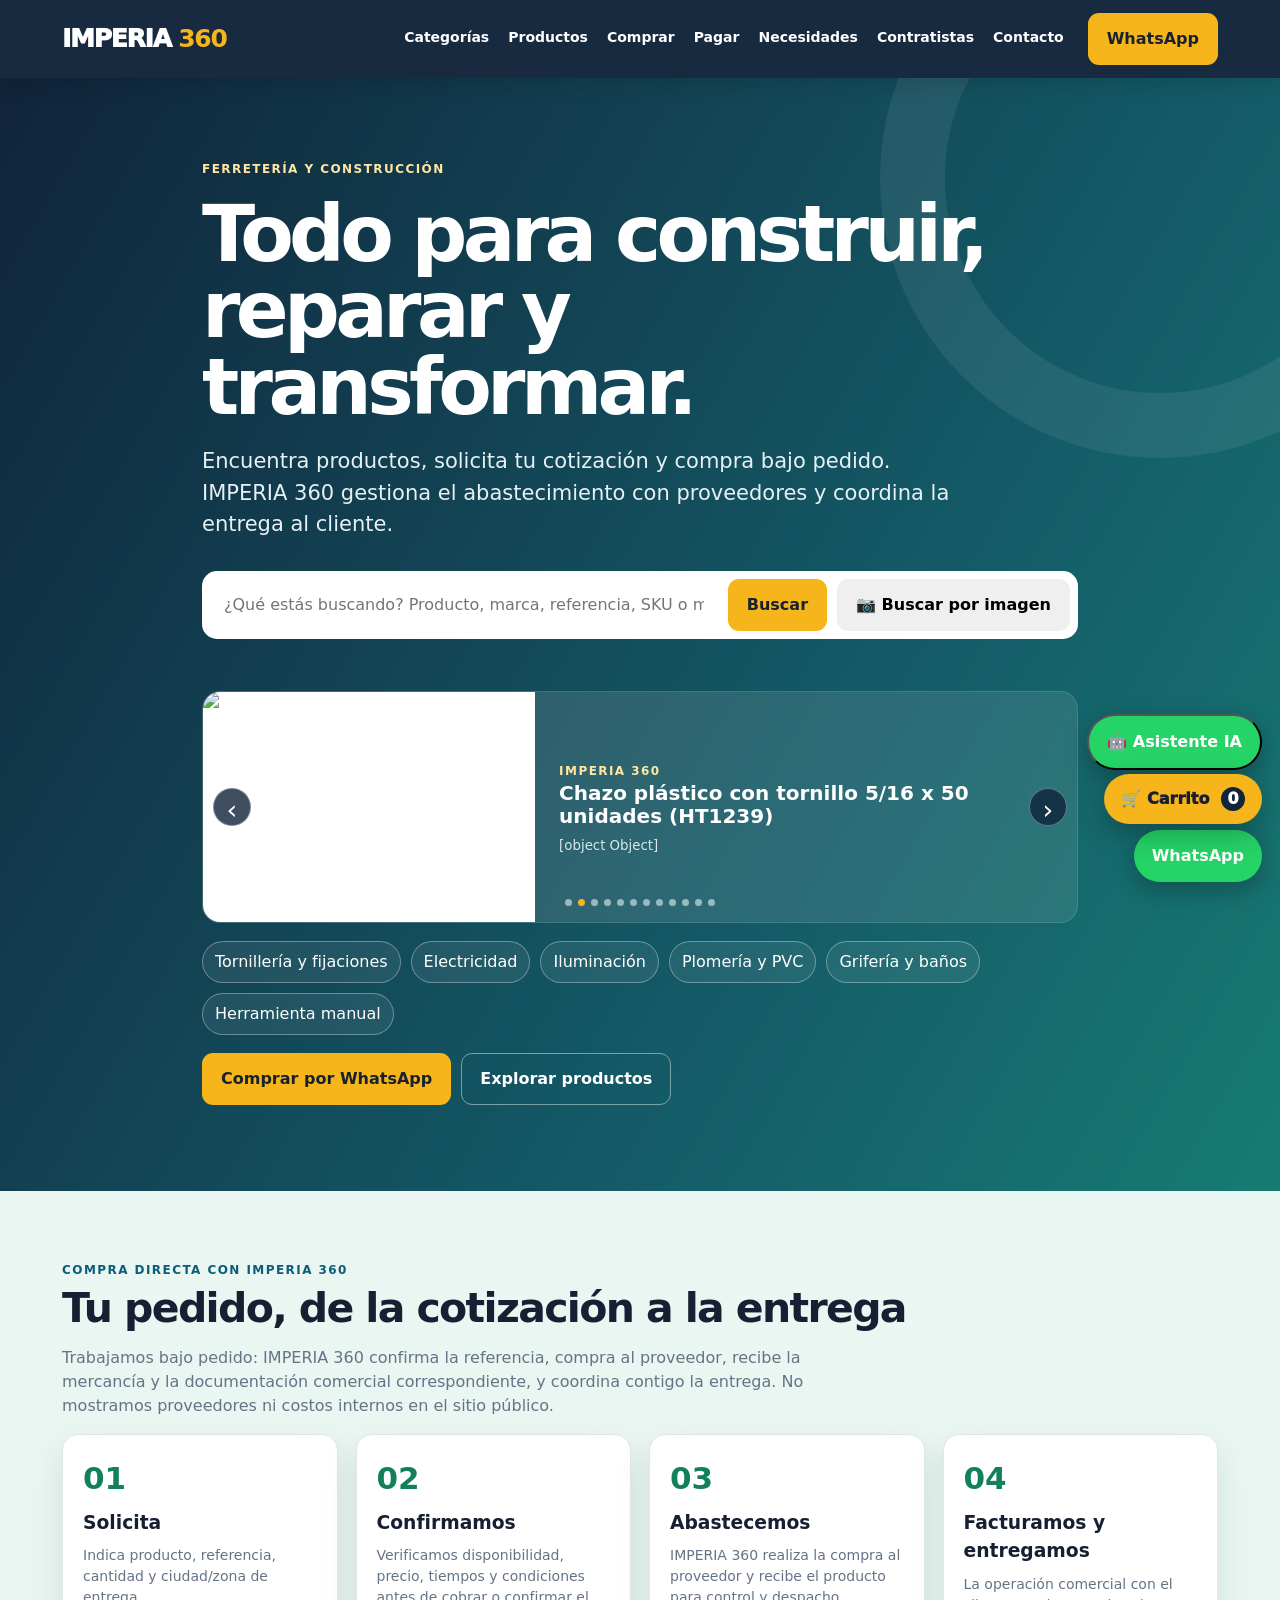
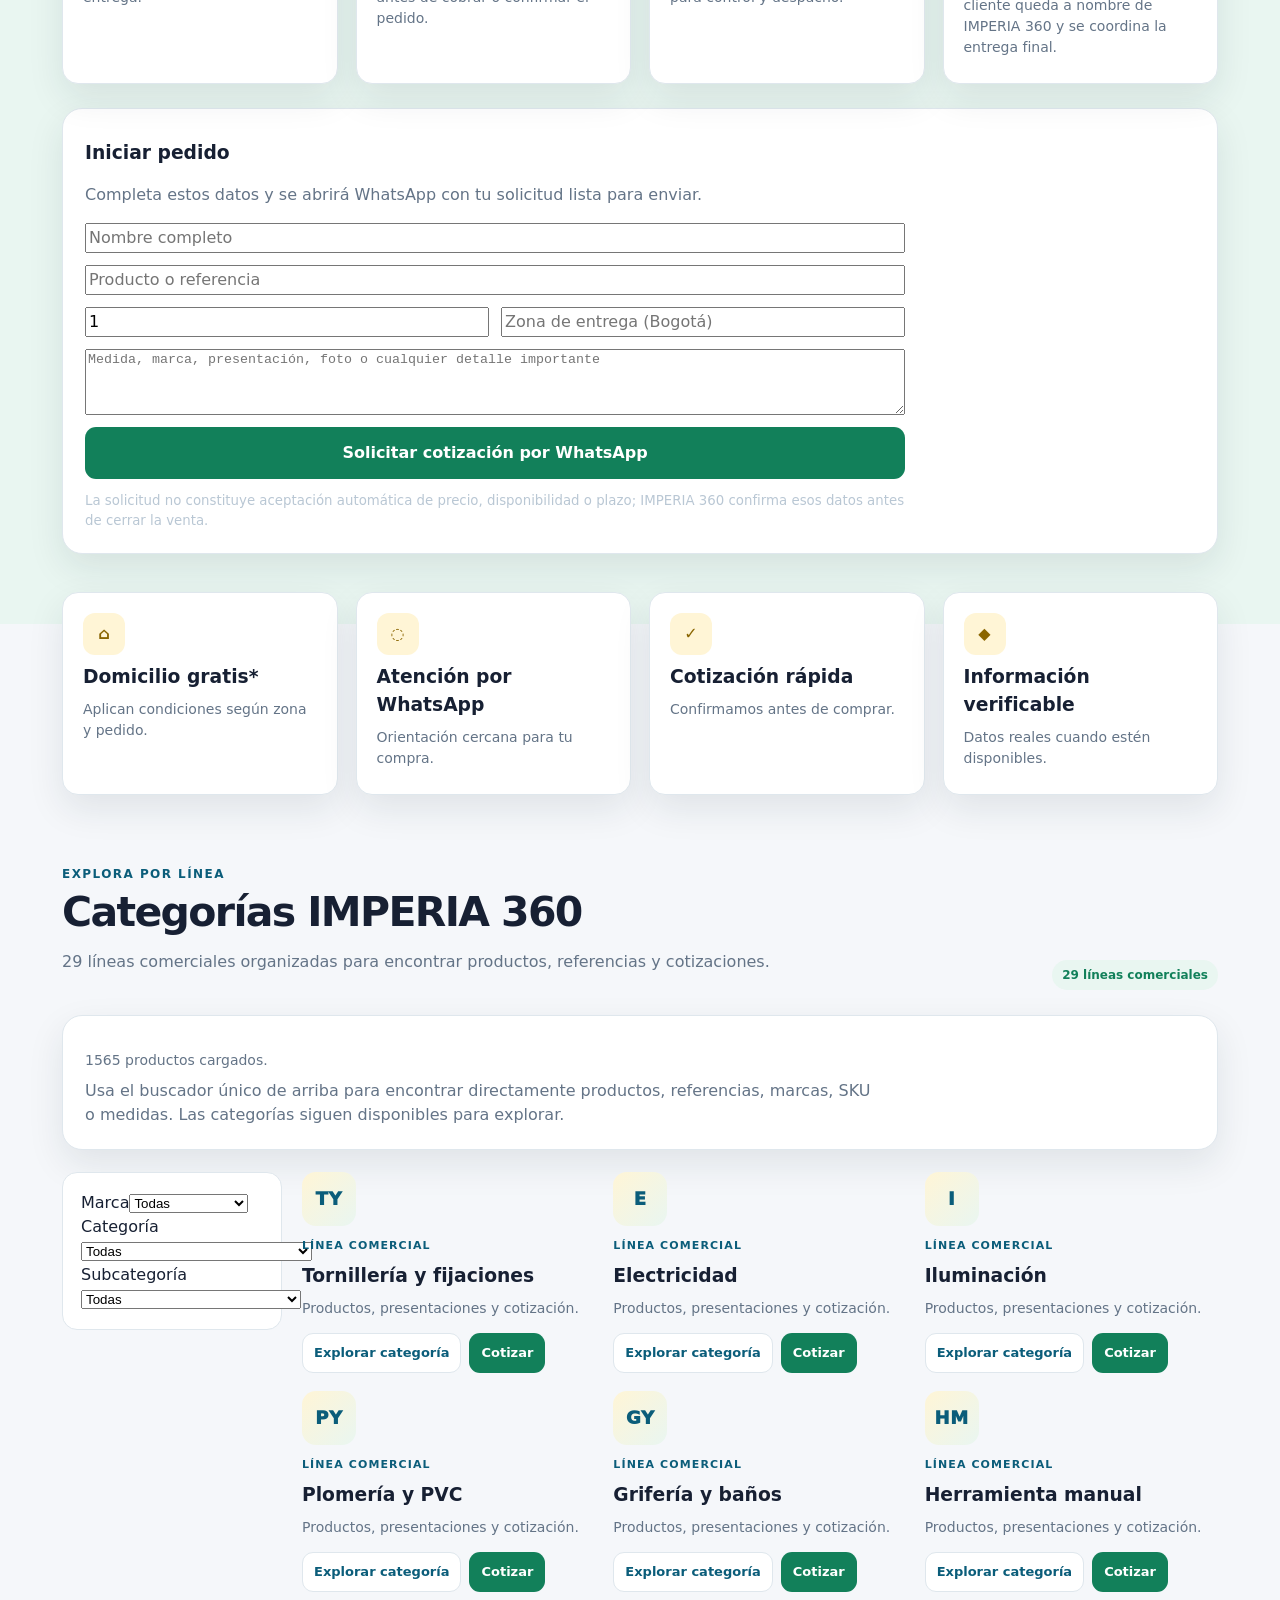
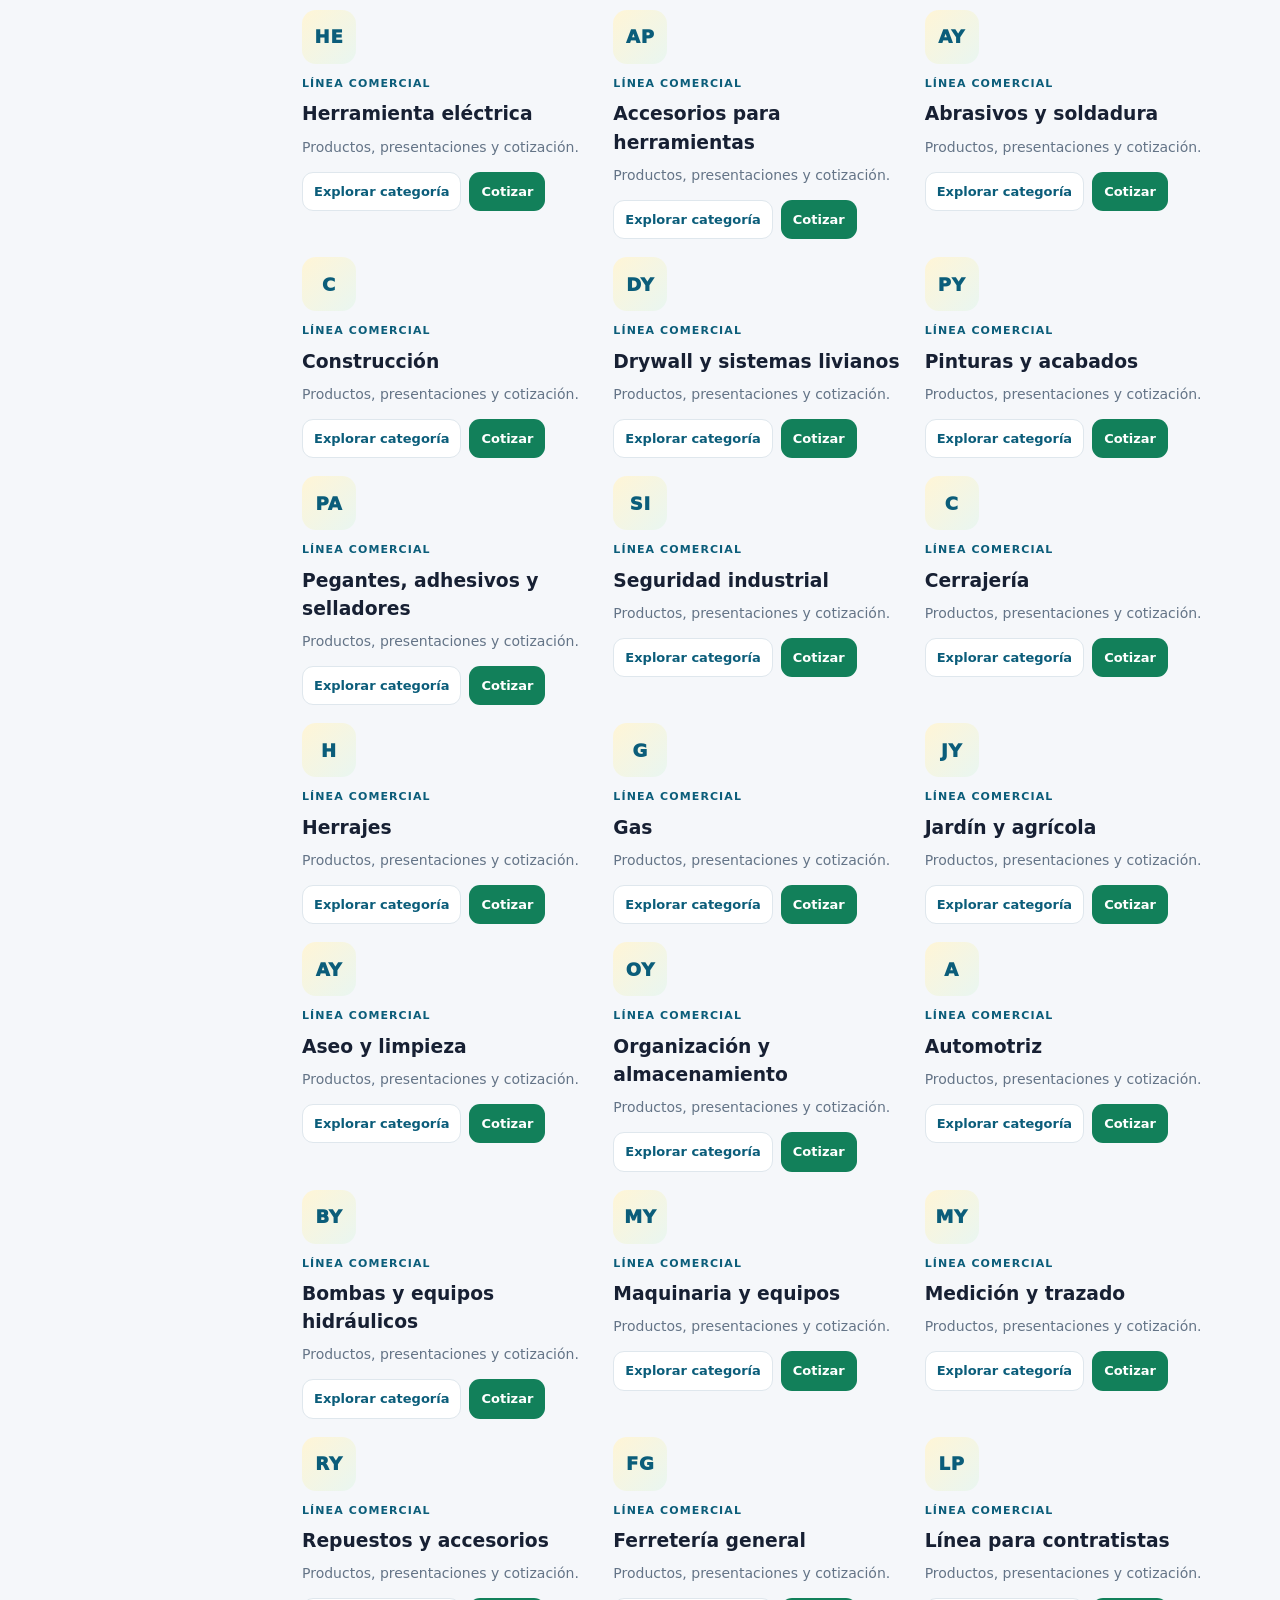
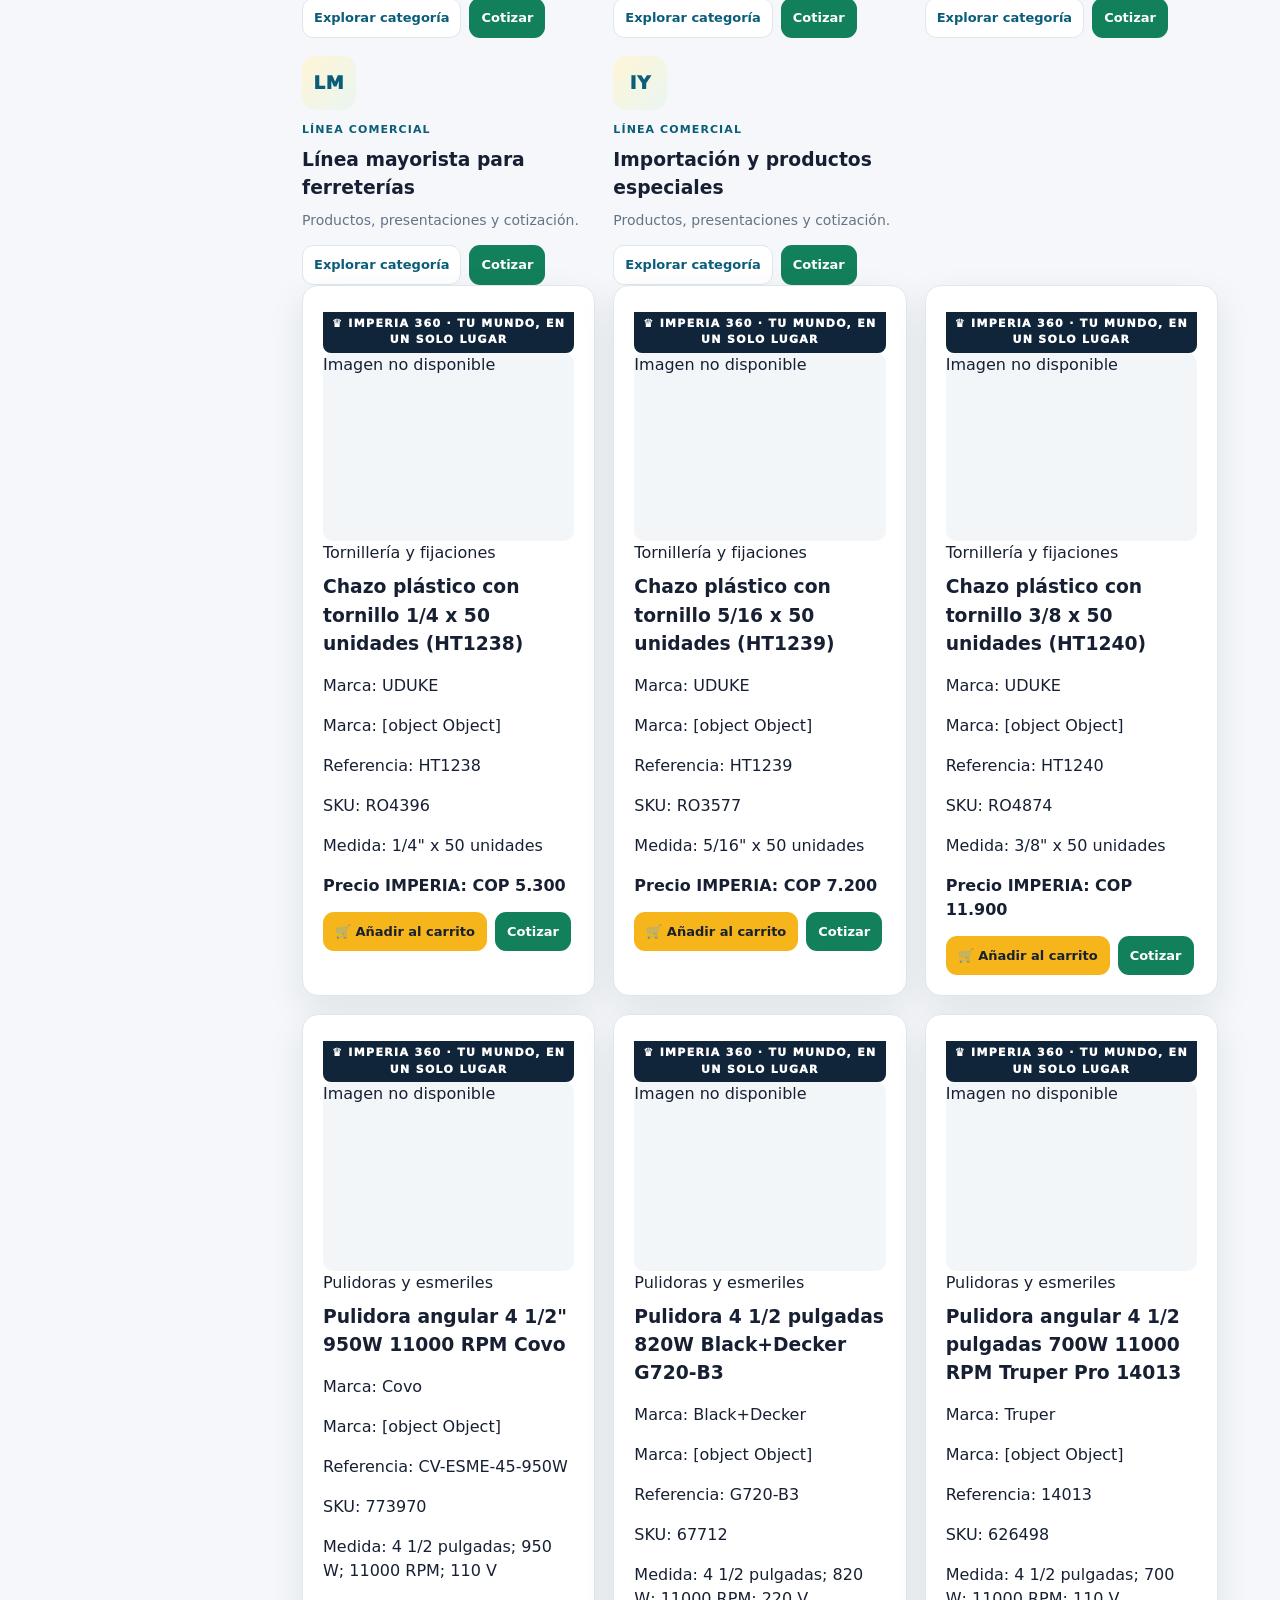
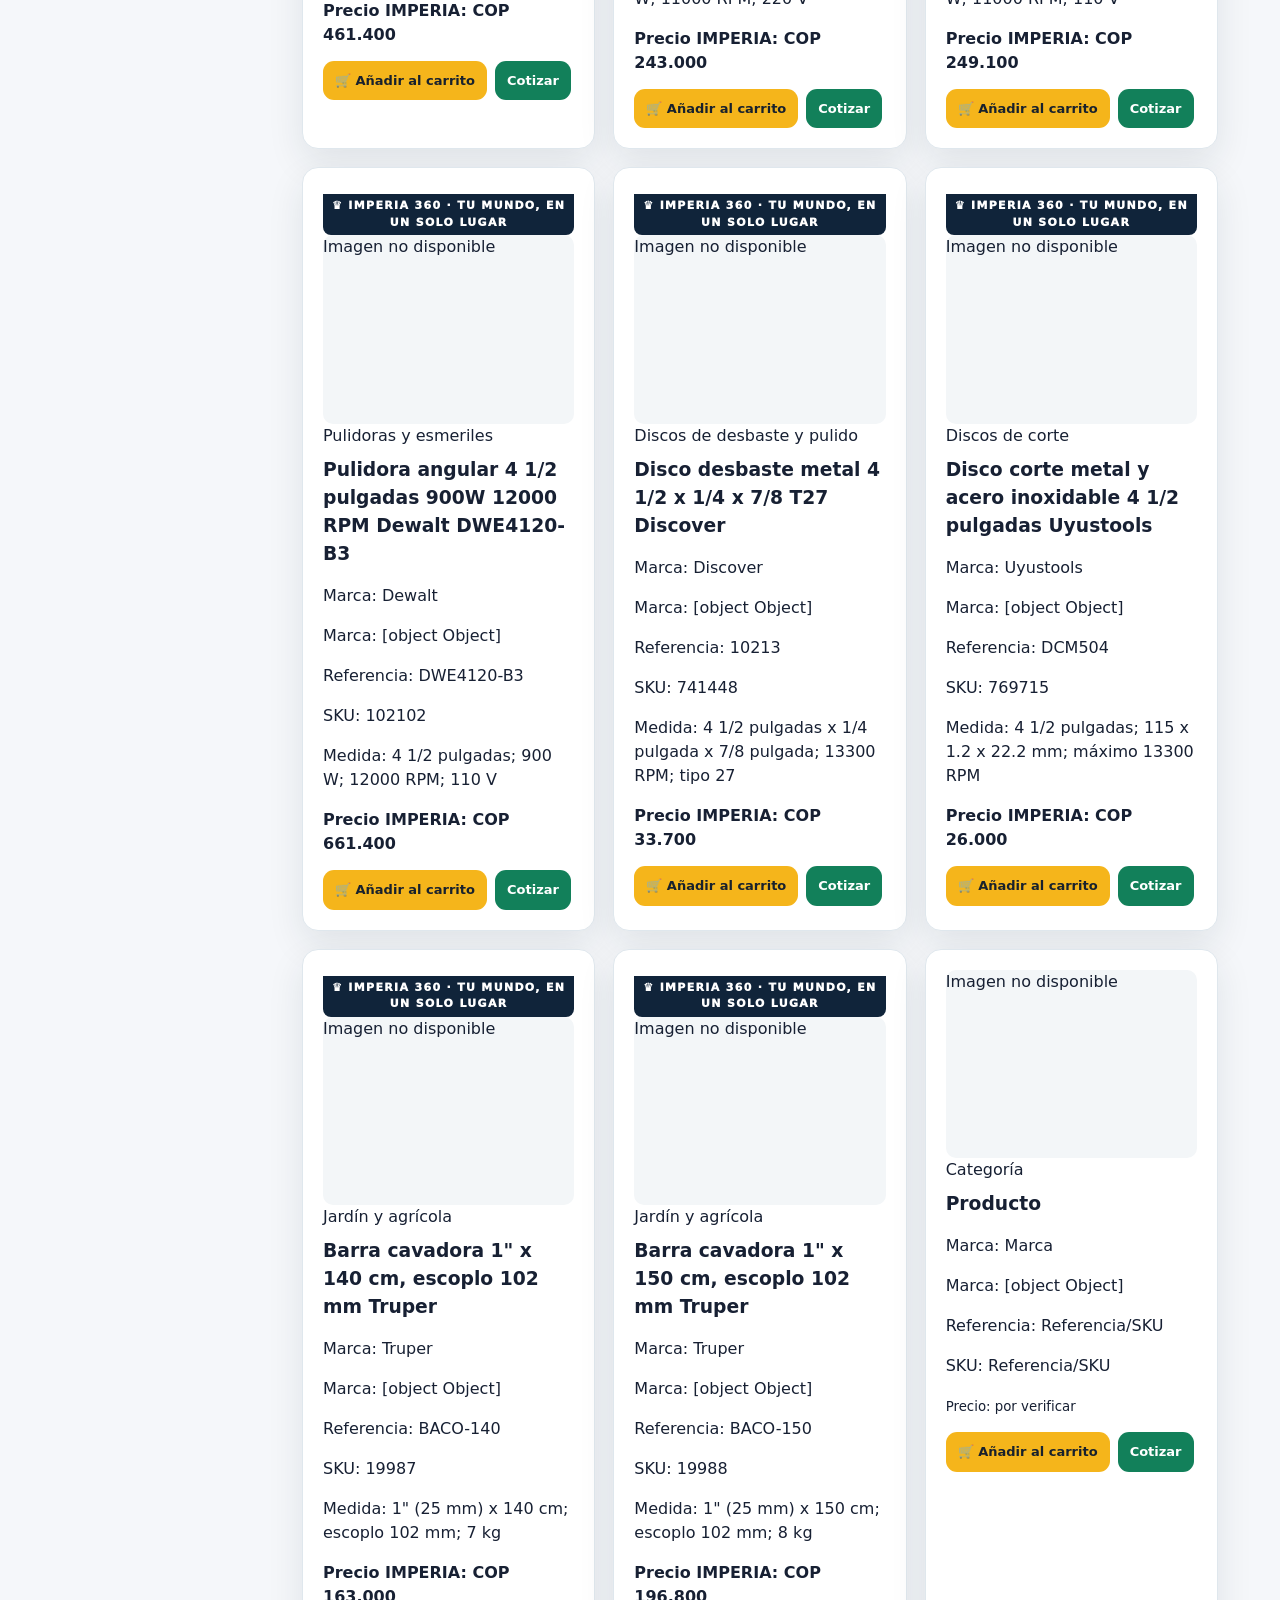
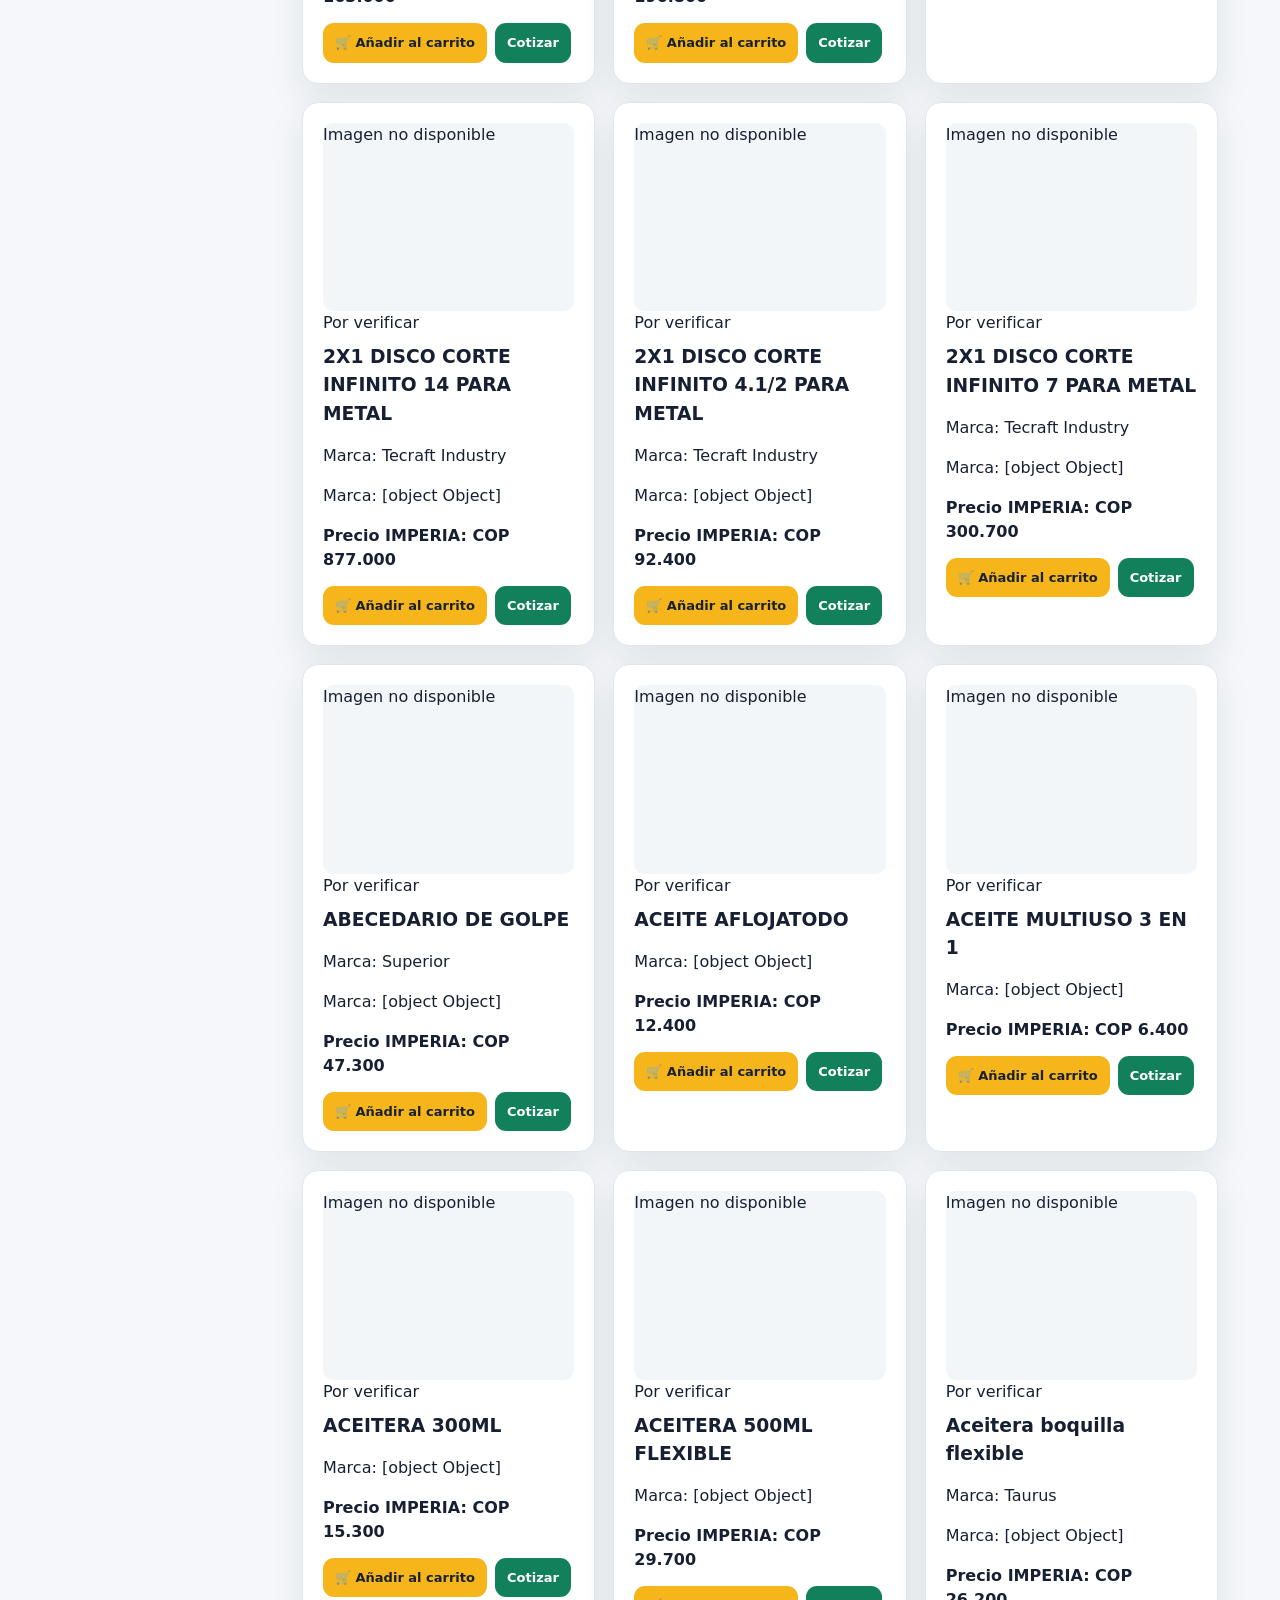
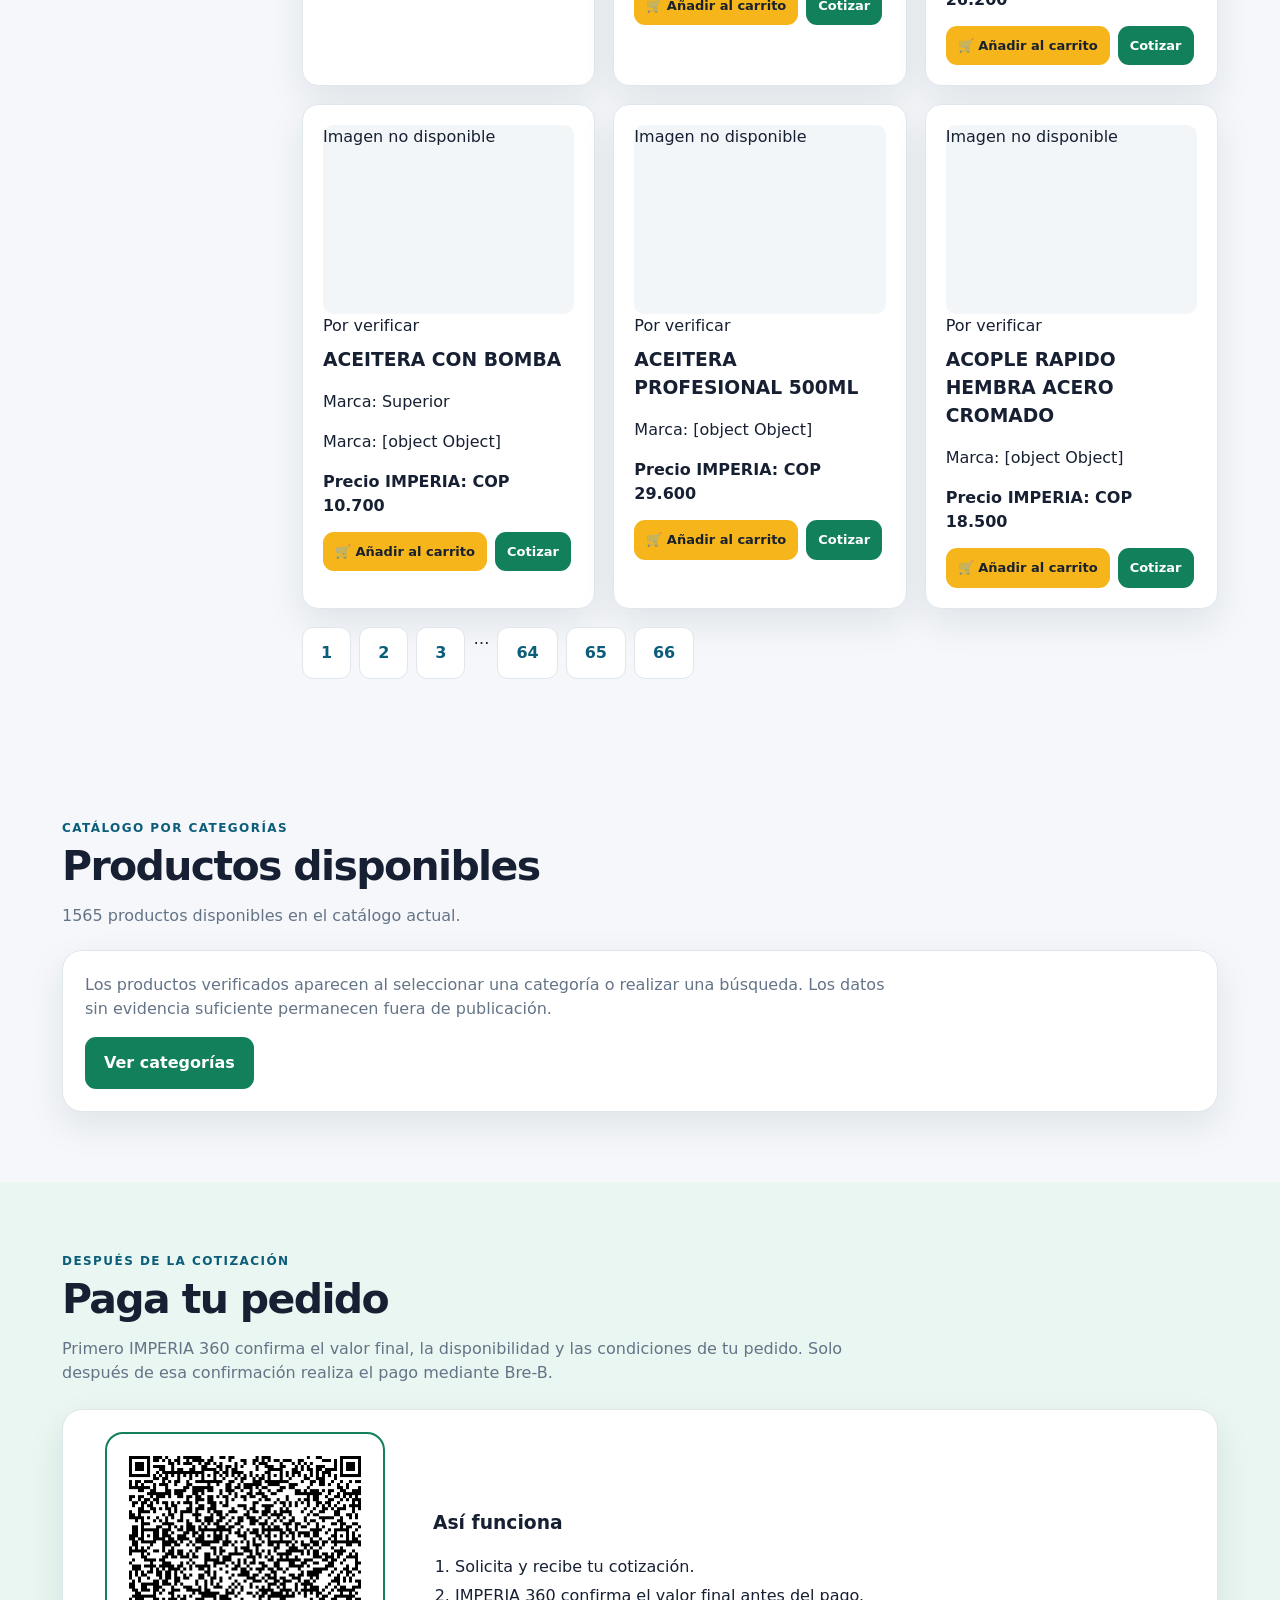
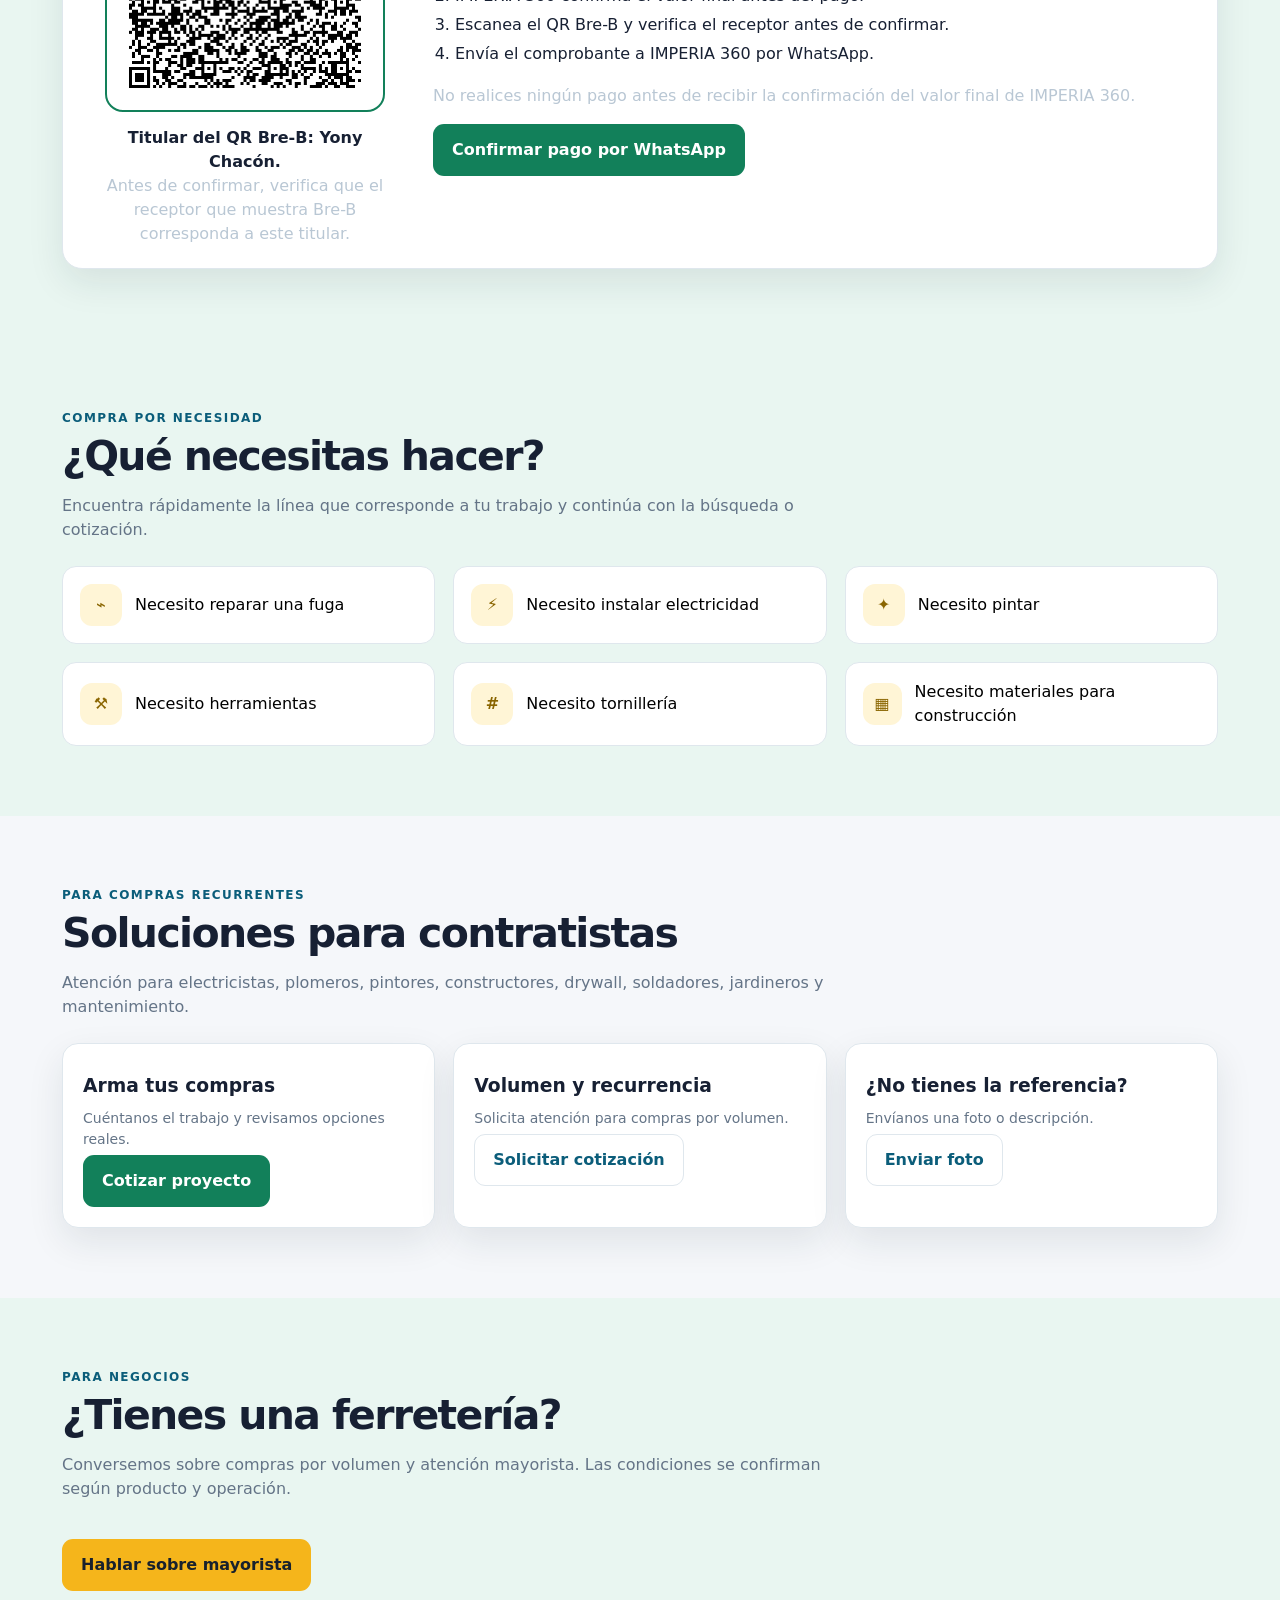
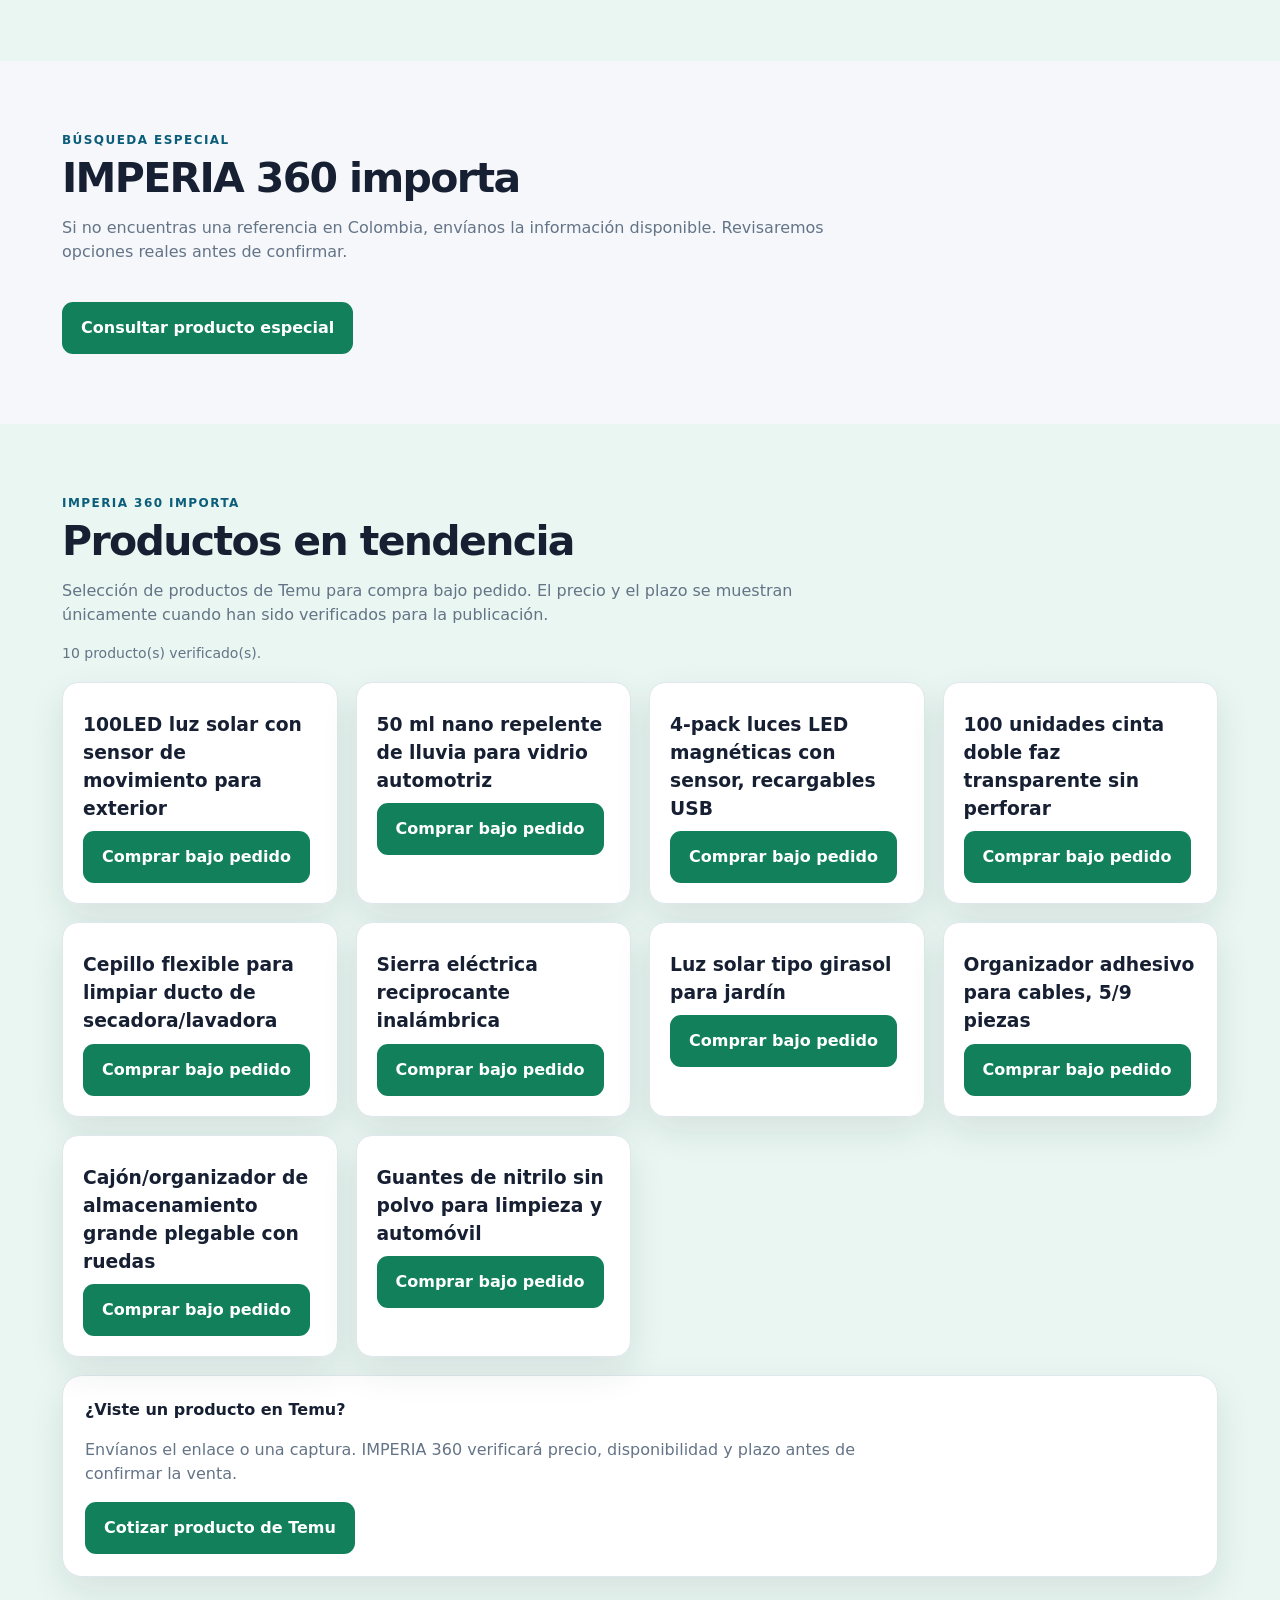
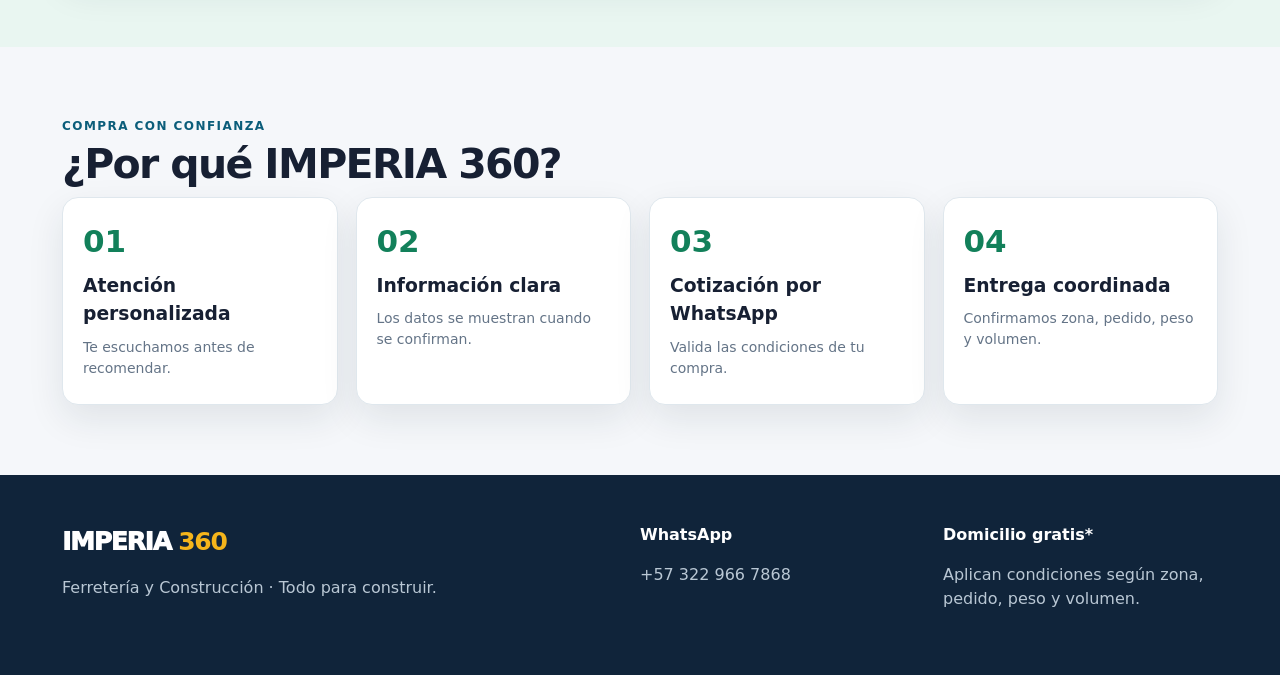
==== commit 39b2370e: "fix: render dynamic hero carousel from image records" ====
--- a/index.html
+++ b/index.html
@@ -173,9 +173,11 @@
  const root=document.getElementById('imperia-carousel-track');if(!root)return;
  try{
   const [ir,pr]=await Promise.all([fetch('./data/product-images.json',{cache:'no-store'}),fetch('./data/products.json',{cache:'no-store'})]);
-  const images=ir.ok?await ir.json():[];const products=pr.ok?await pr.json():[];
+  const imagesRaw=ir.ok?await ir.json():[];const productsRaw=pr.ok?await pr.json():[];
+  const images=Array.isArray(imagesRaw)?imagesRaw:(Array.isArray(imagesRaw.records)?imagesRaw.records:[]);
+  const products=Array.isArray(productsRaw)?productsRaw:(Array.isArray(productsRaw.products)?productsRaw.products:[]);
   const pm=new Map(products.map(p=>[String(p.id),p]));
-  const rows=(Array.isArray(images)?images:[]).filter(x=>x&&x.imageUrl).filter((x,i,a)=>a.findIndex(y=>y.imageUrl===x.imageUrl)===i).slice(0,12);
+  const rows=images.filter(x=>x&&x.imageUrl).filter((x,i,a)=>a.findIndex(y=>y.imageUrl===x.imageUrl)===i).slice(0,12);
   if(!rows.length)return;
   root.innerHTML=rows.map(x=>{const p=pm.get(String(x.productId))||{};return '<article class="imperia-carousel-slide"><img src="'+String(x.imageUrl).replace(/"/g,'&quot;')+'" alt="'+String(p.name||'Producto IMPERIA 360').replace(/"/g,'&quot;')+'" loading="lazy"><div class="imperia-carousel-info"><span class="eyebrow">IMPERIA 360</span><strong>'+String(p.name||'Producto verificado')+'</strong><small>'+(p.brand||'Catálogo verificado')+(p.reference?' · Ref. '+p.reference:'')+'</small></div></article>';}).join('');
   const dots=document.getElementById('imperia-carousel-dots');dots.innerHTML=rows.map((_,i)=>'<i class="'+(i?'':'active')+'"></i>').join('');
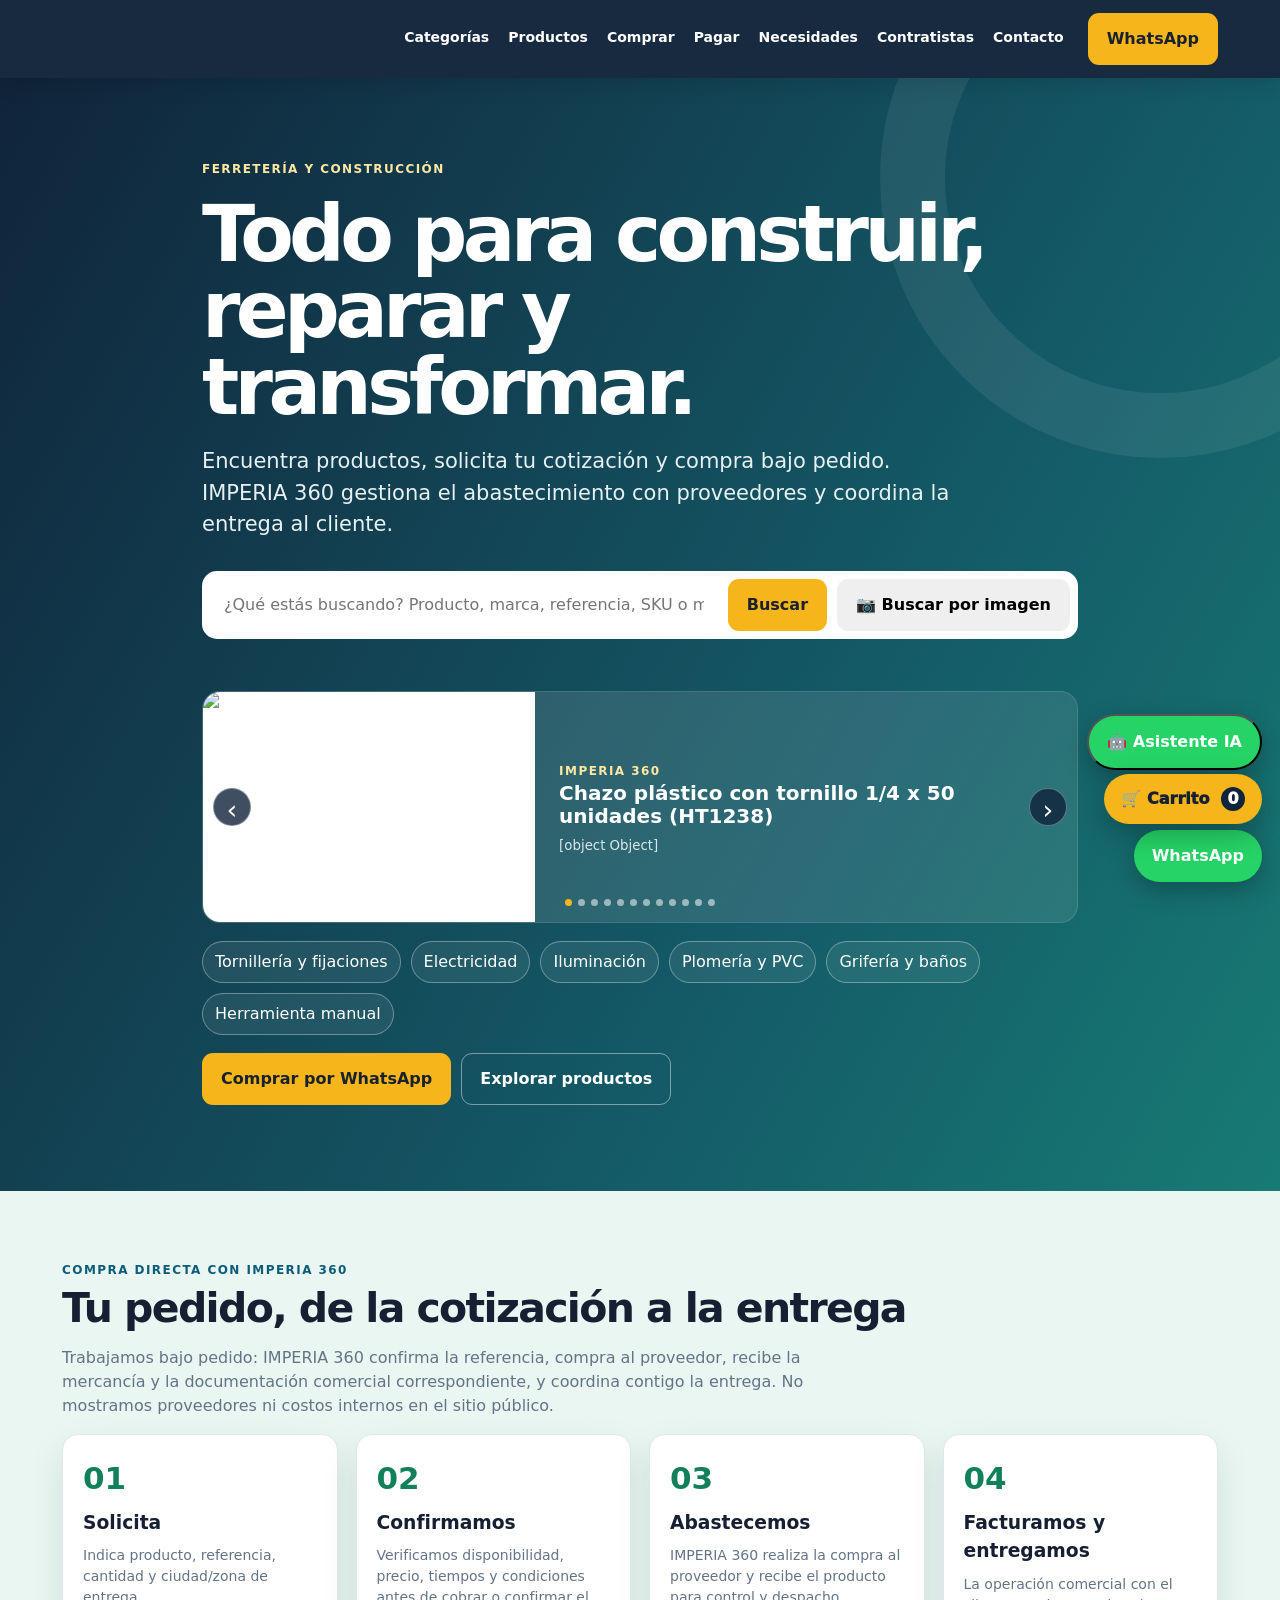
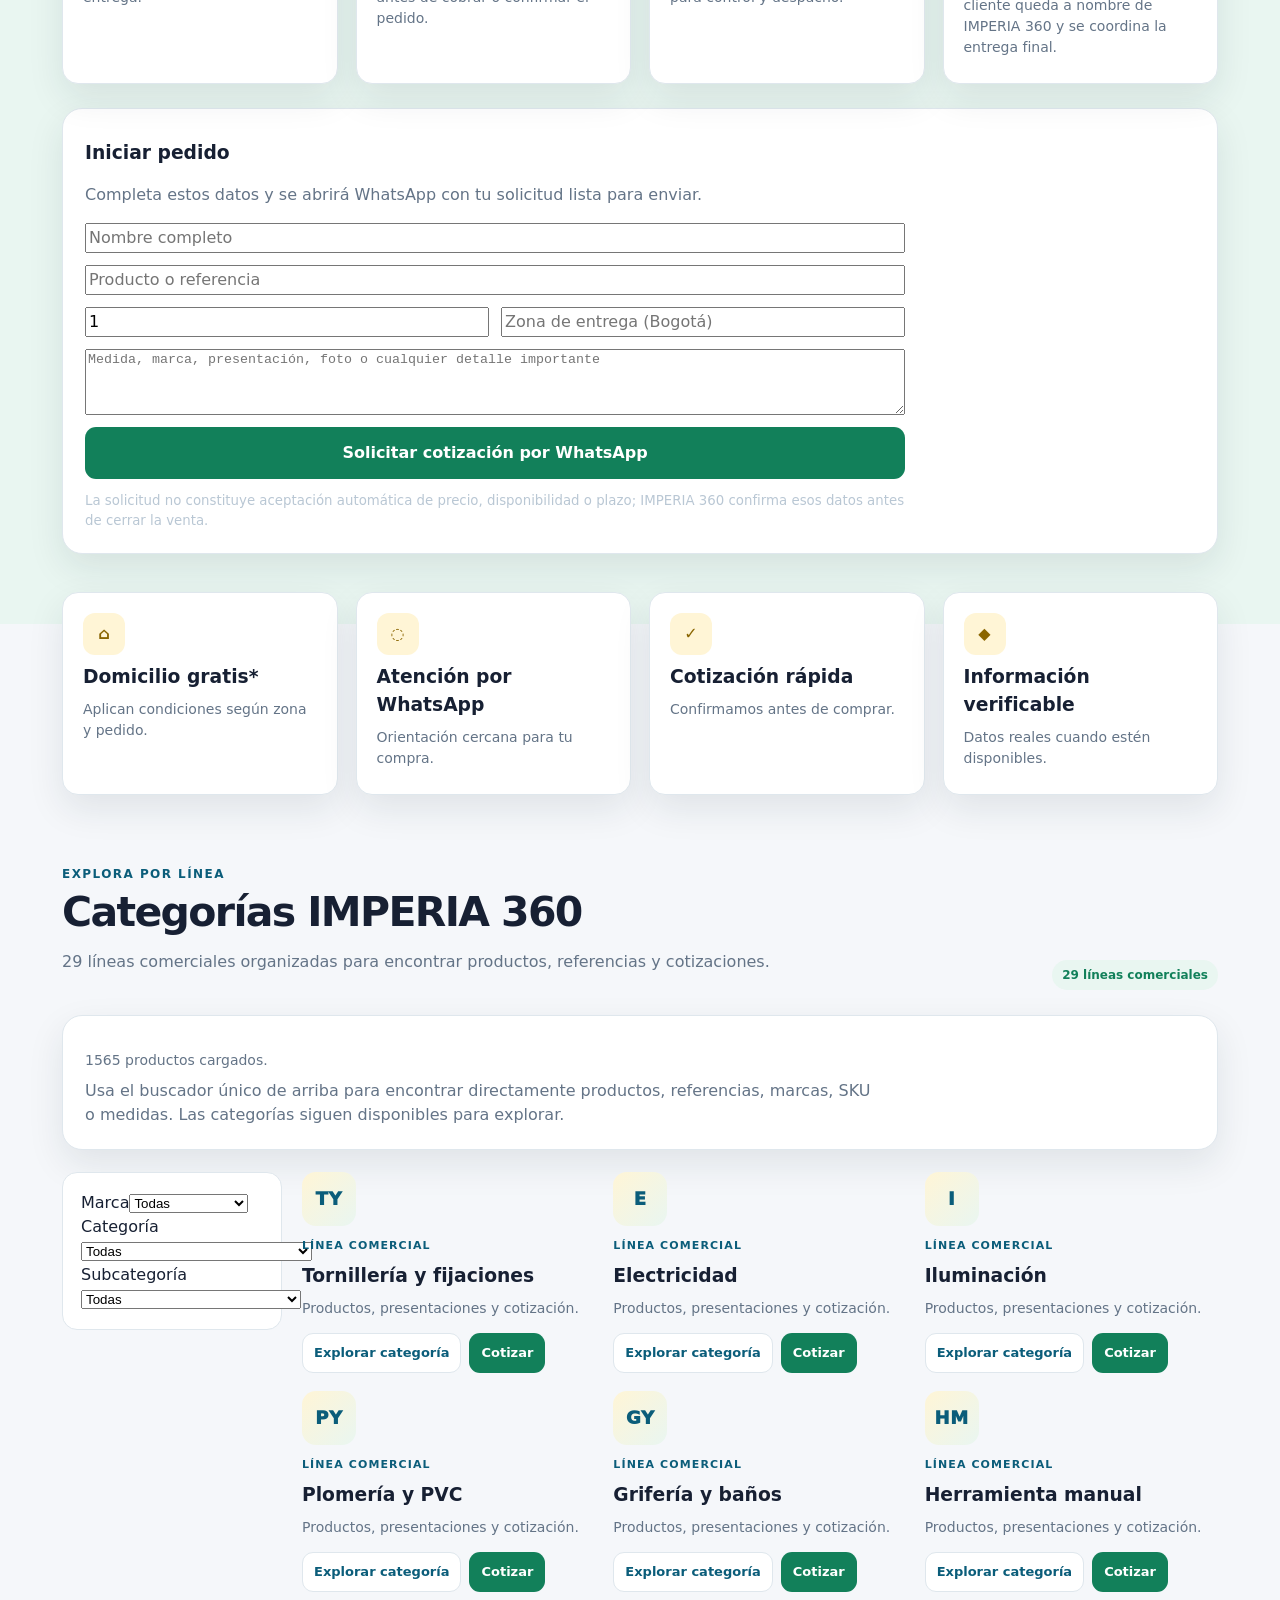
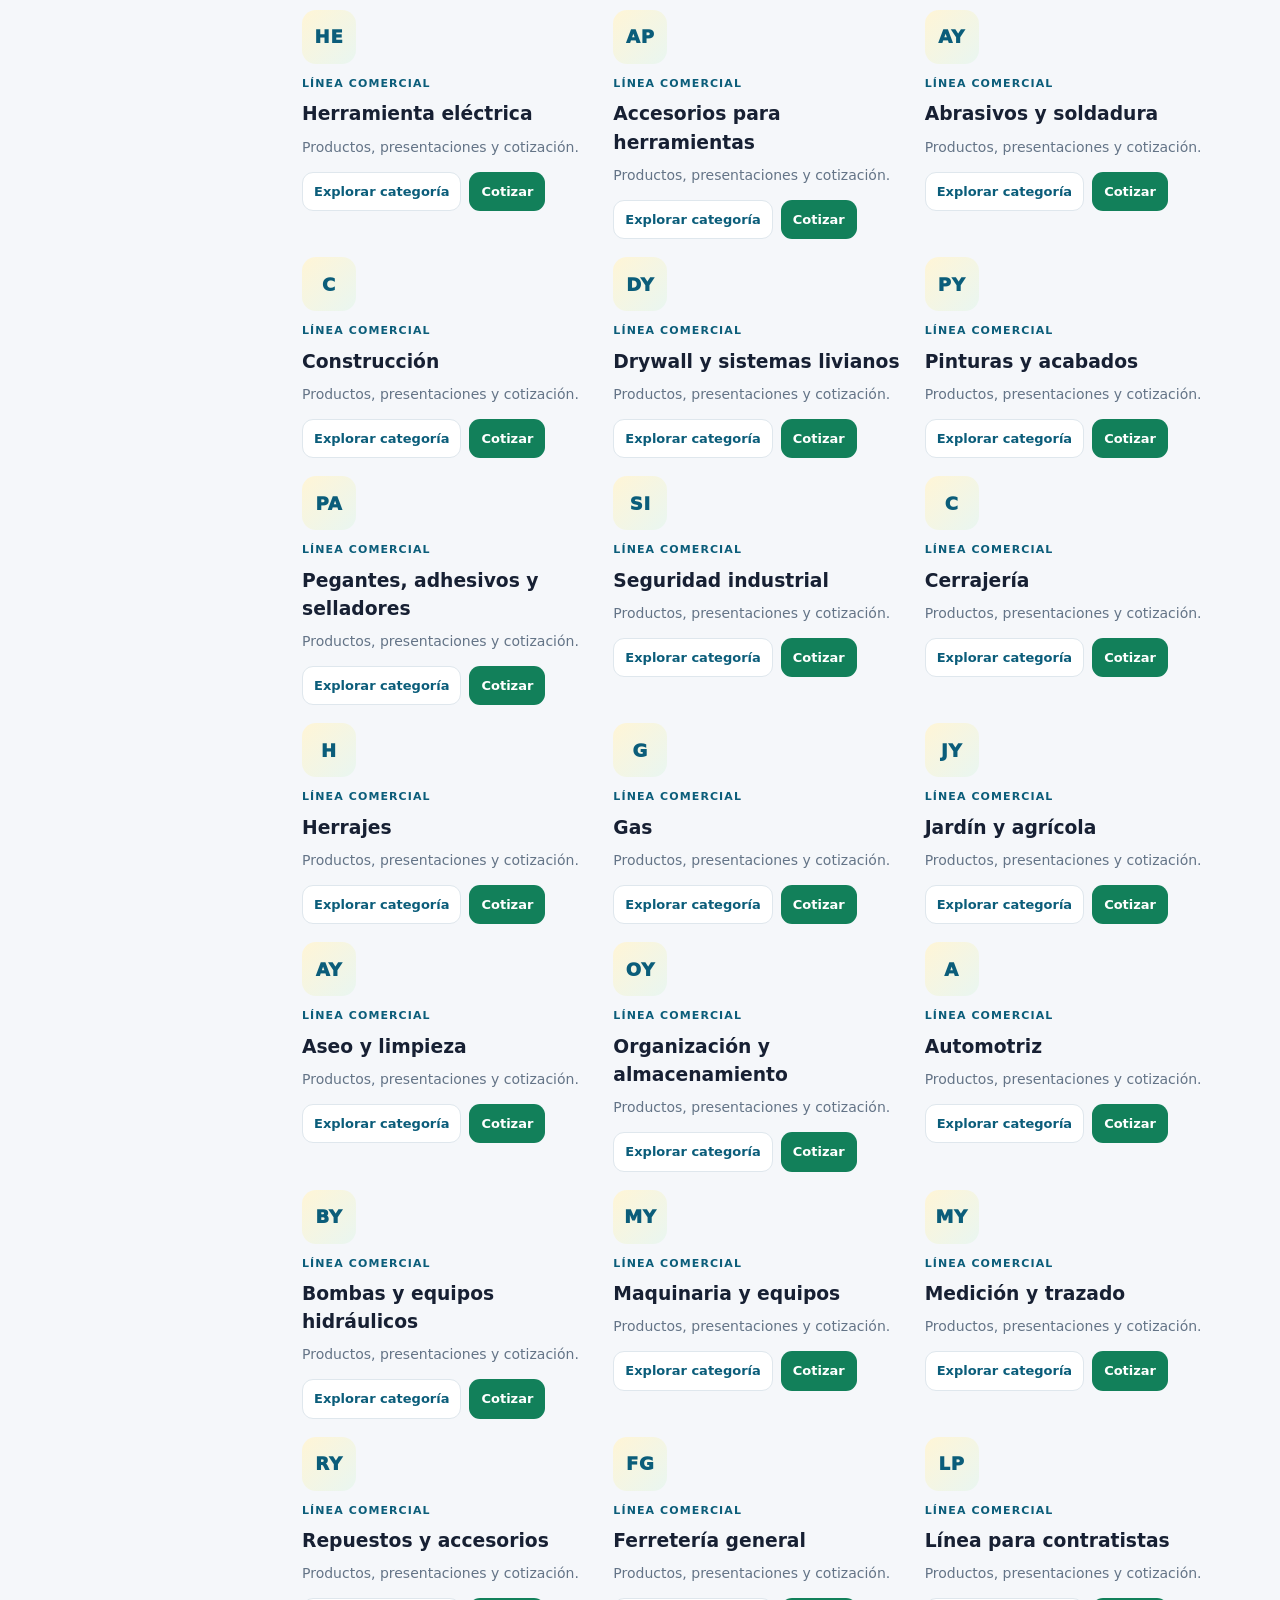
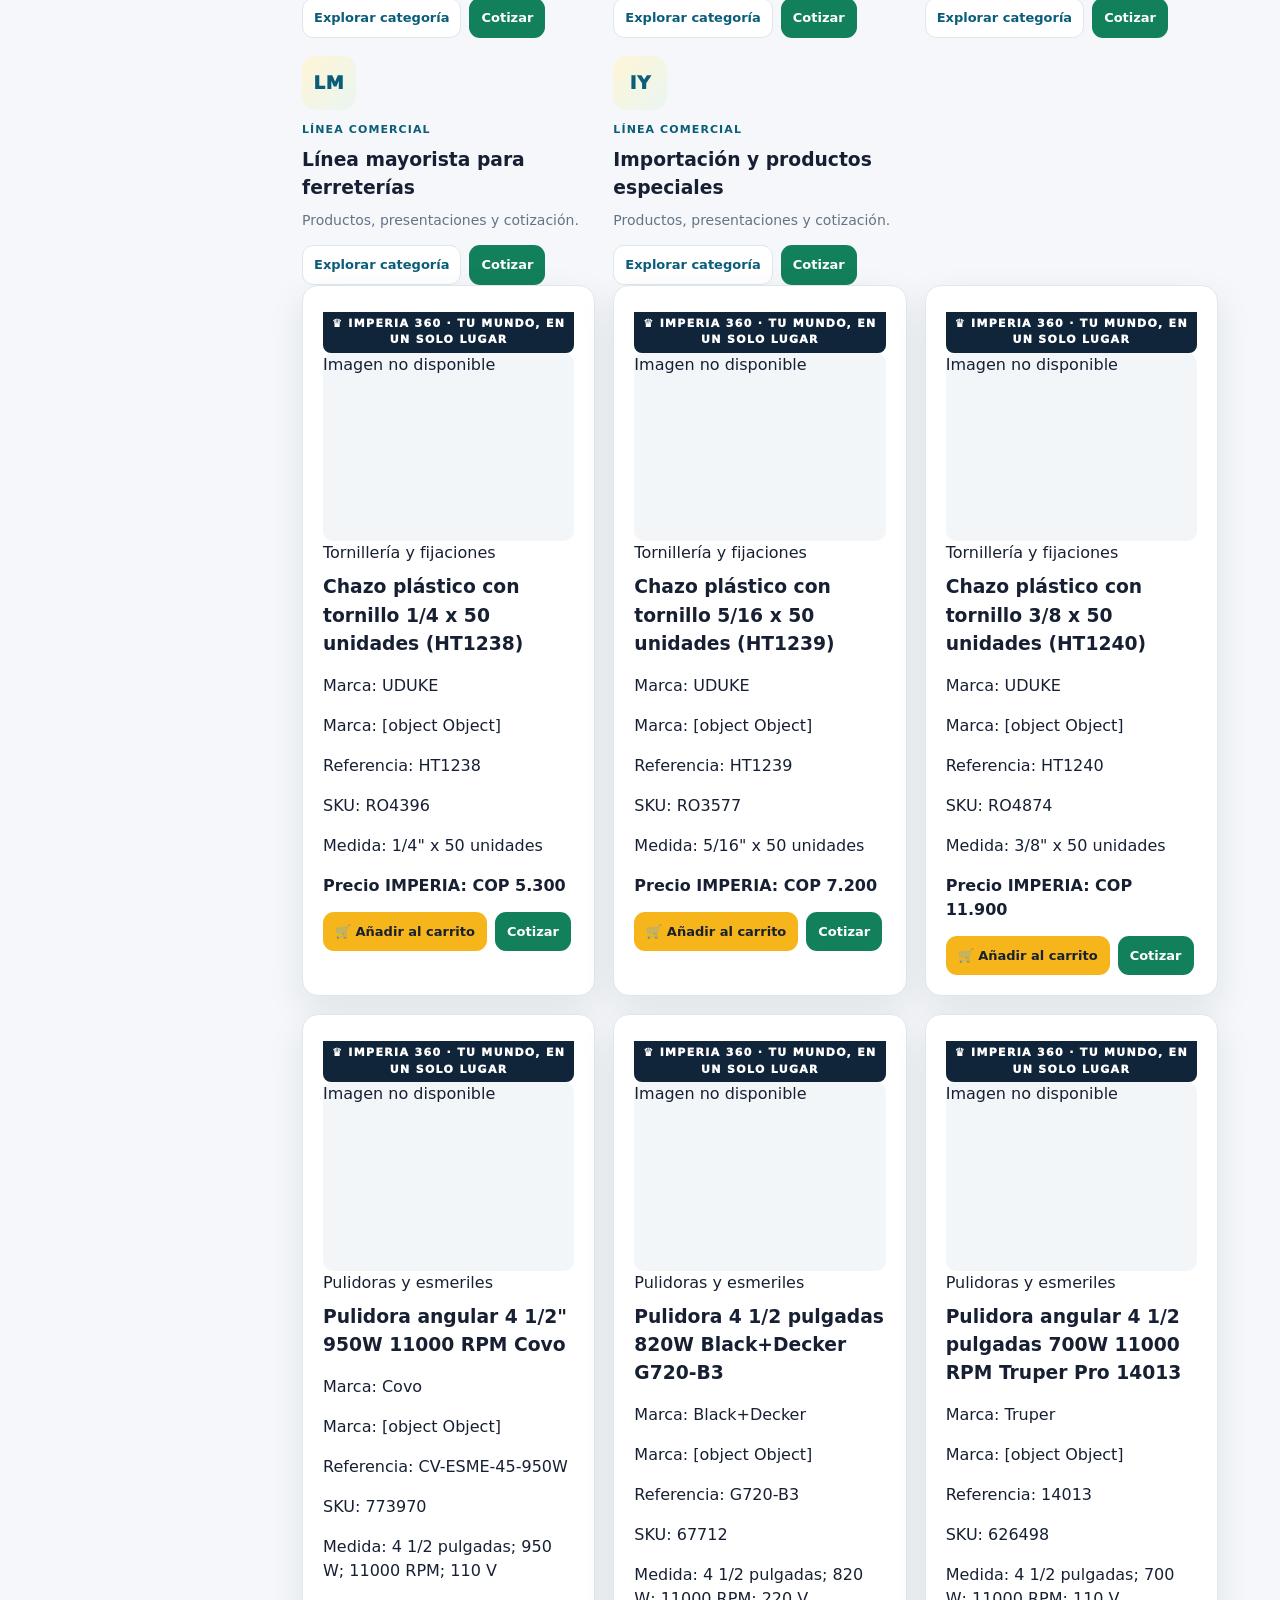
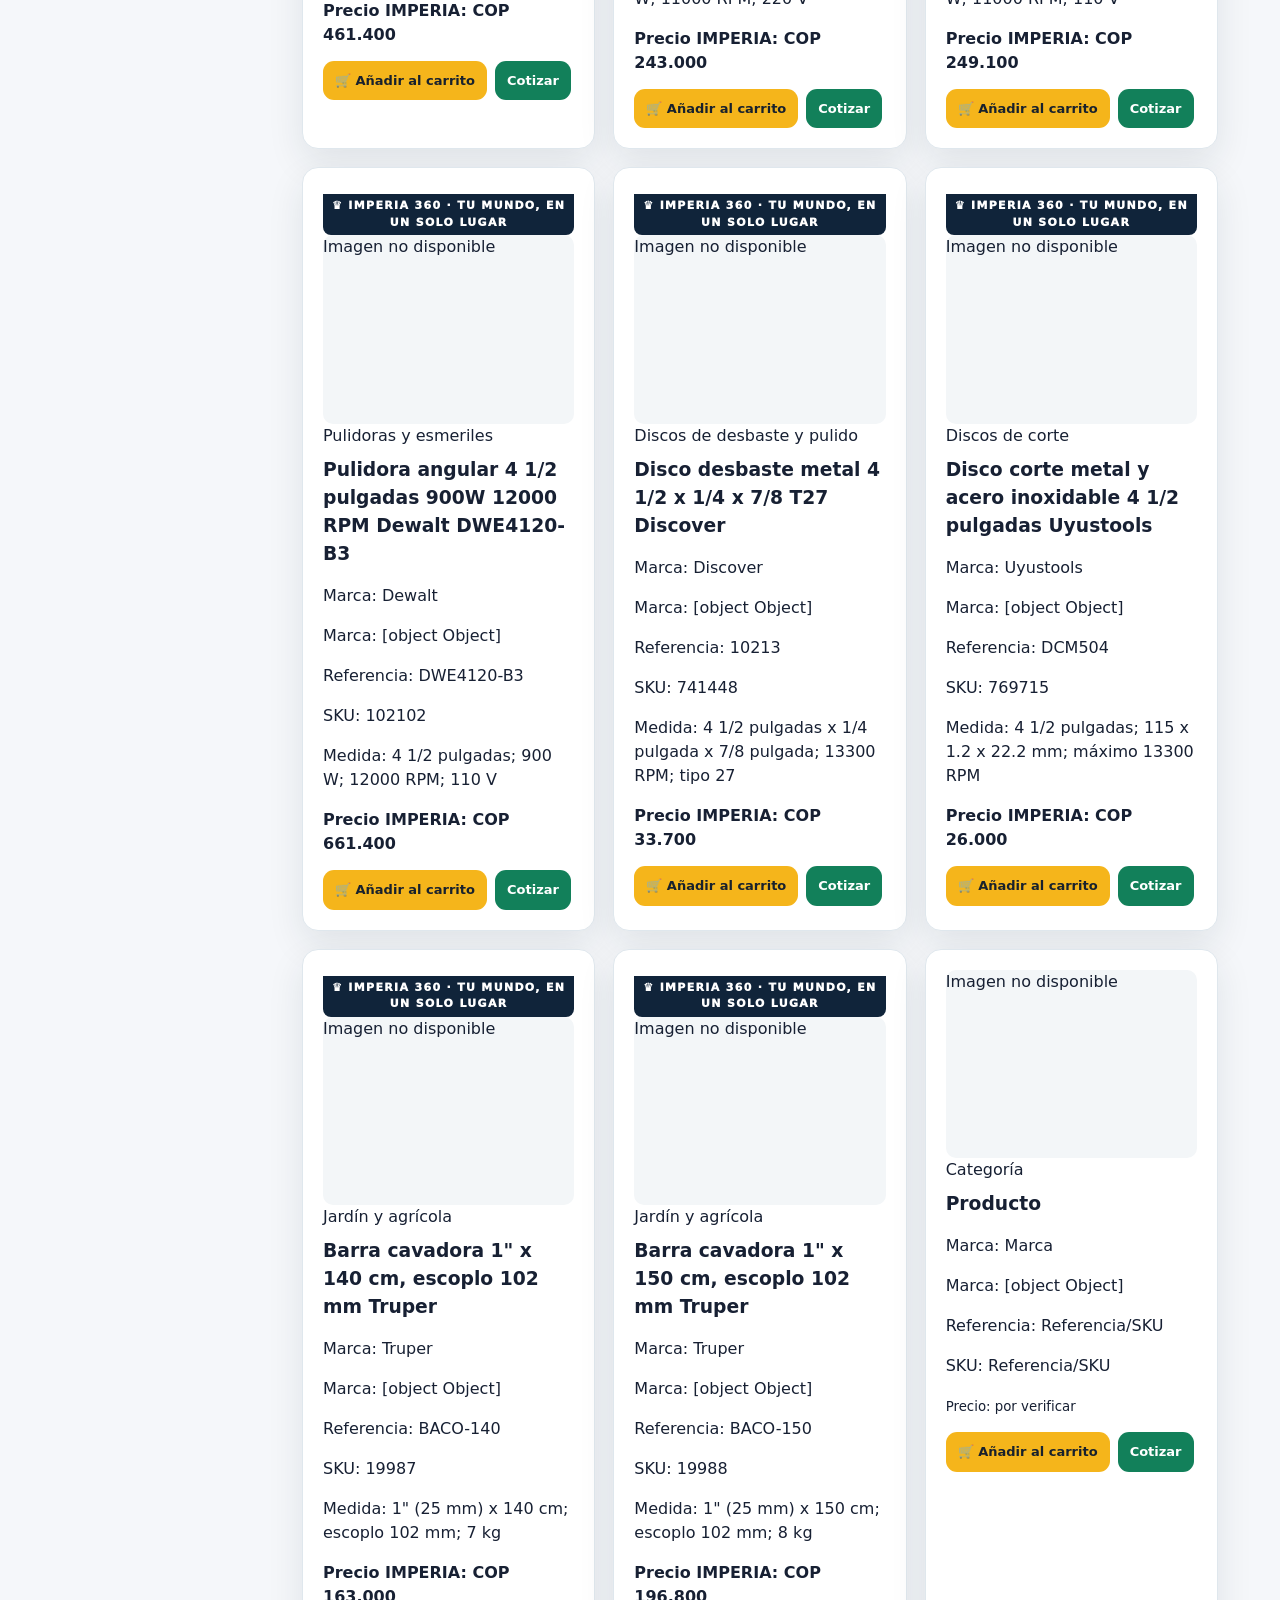
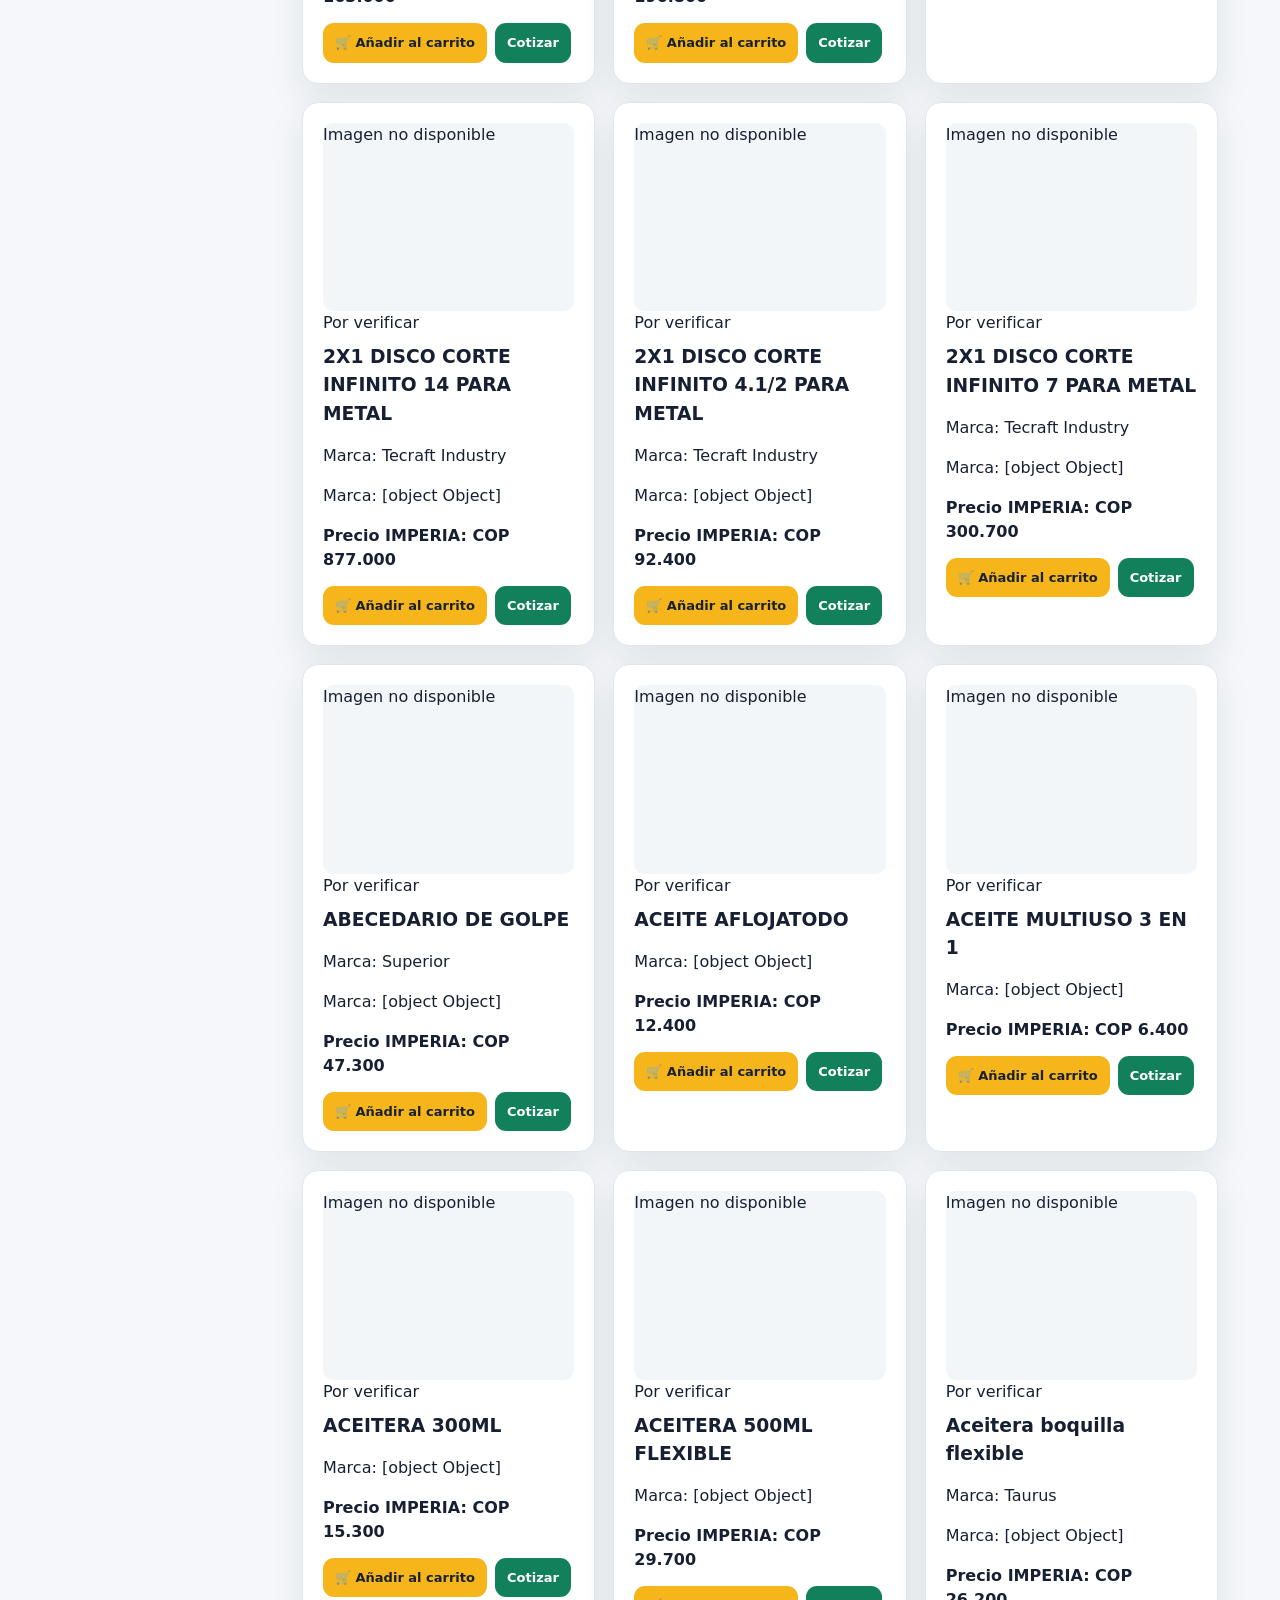
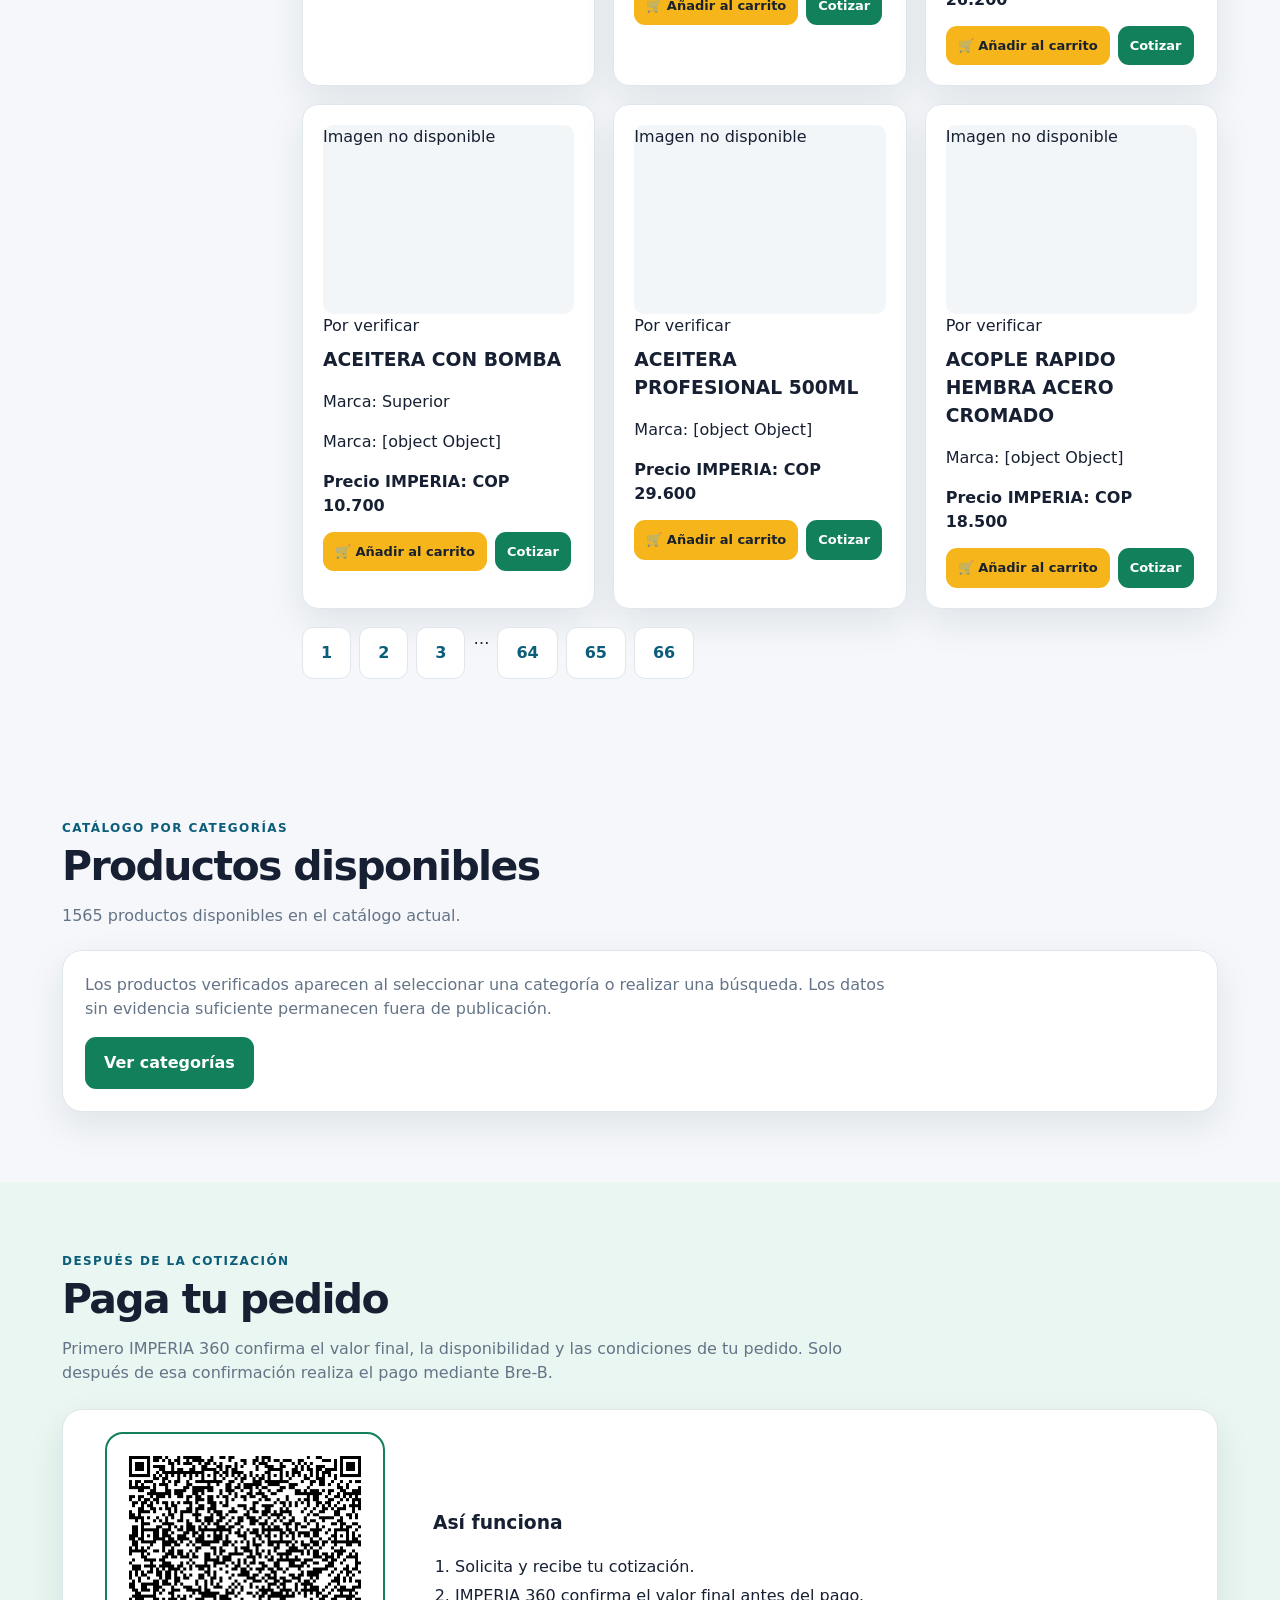
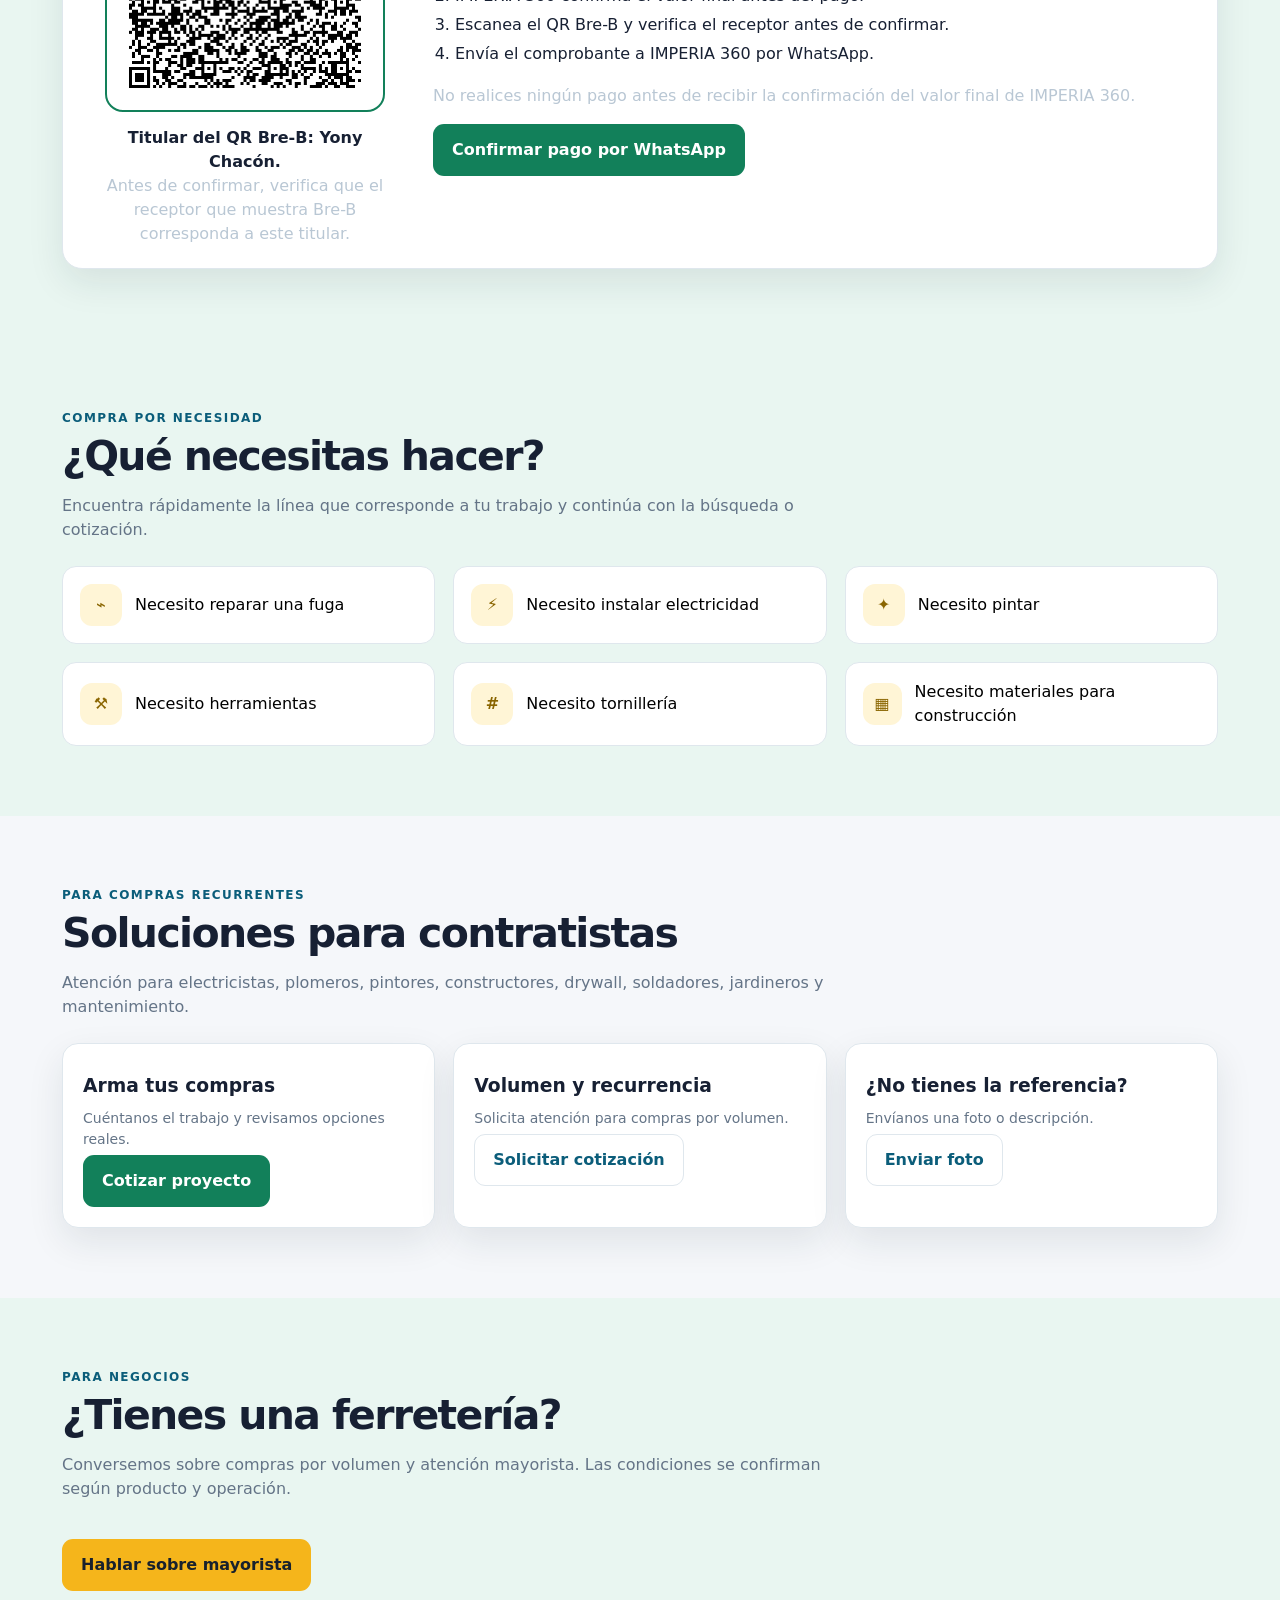
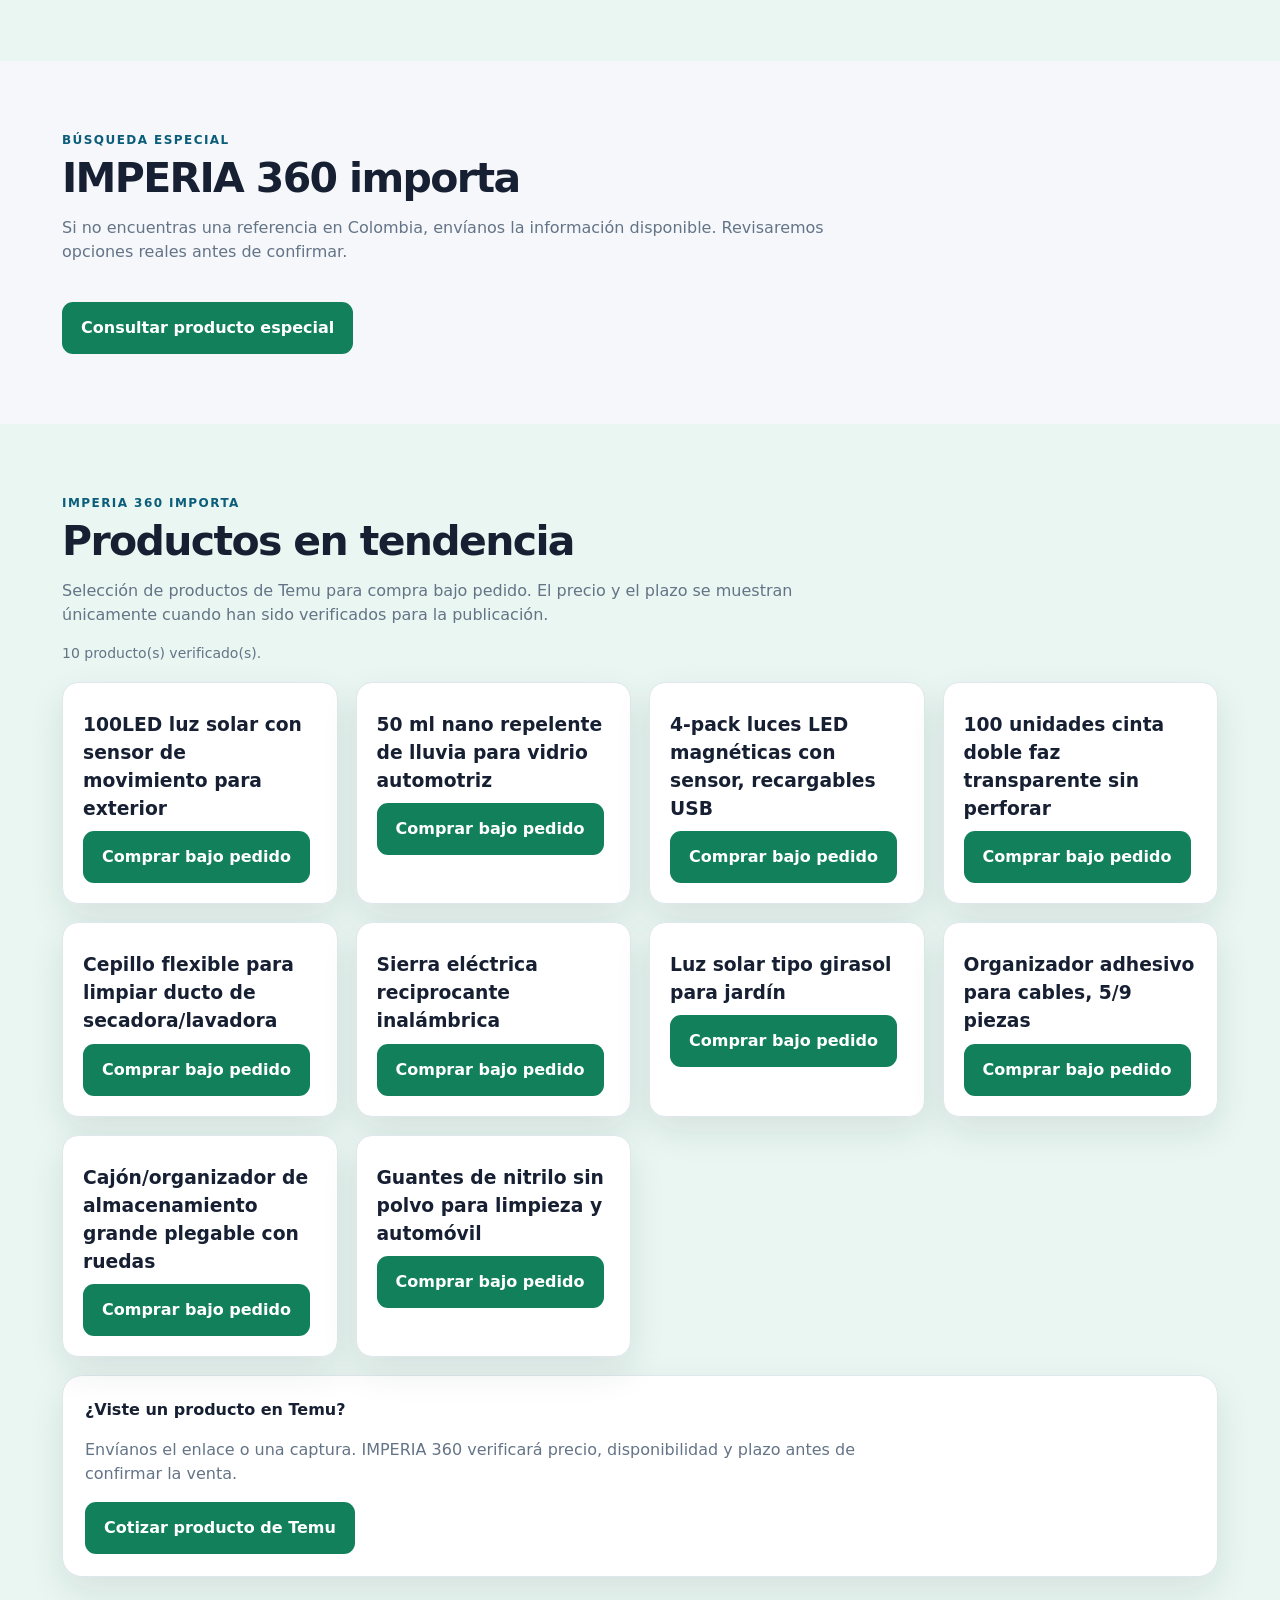
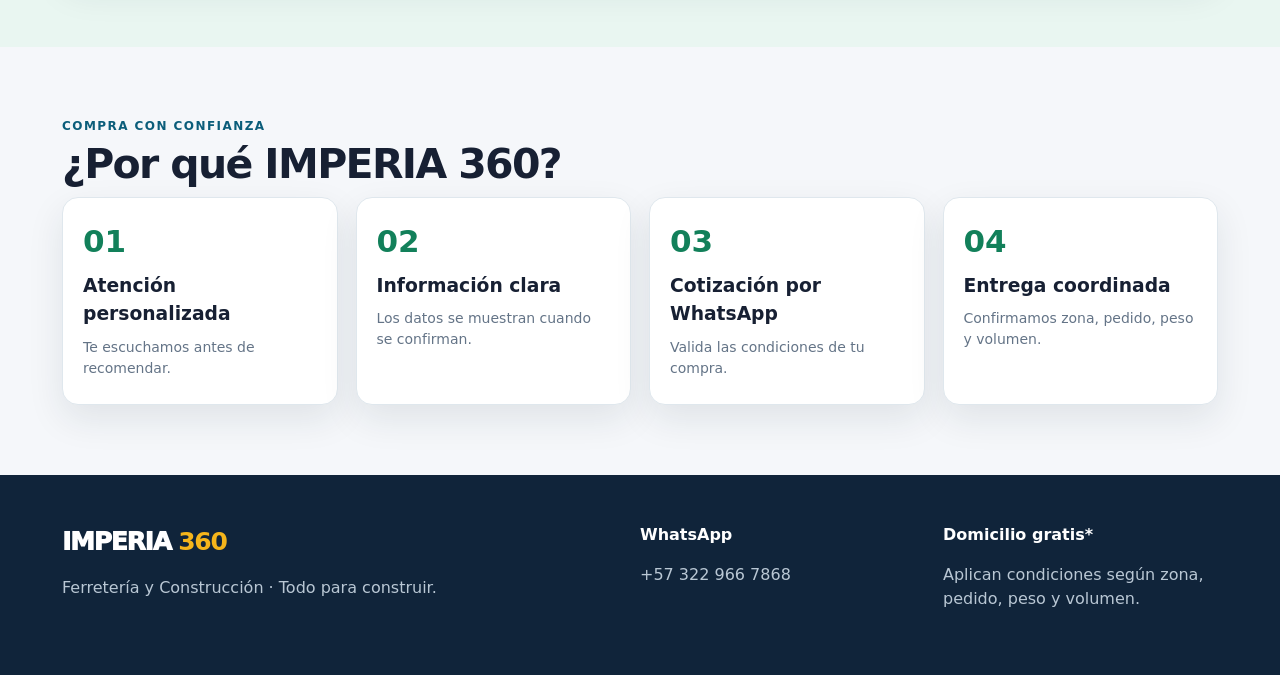
==== commit 68ed9f4a: "feat: place IMPERIA 360 logo prominently in header" ====
--- a/index.html
+++ b/index.html
@@ -19,11 +19,11 @@
 {"@context":"https://schema.org","@type":"HardwareStore","name":"IMPERIA 360","url":"https://imperia360.github.io/Imperia360/","telephone":"+57 322 966 7868","description":"Ferretería y construcción con productos, referencias y cotizaciones.","areaServed":{"@type":"City","name":"Bogotá"},"sameAs":[]}
 </script>
 <style>
-:root{--navy:#10243a;--blue:#0b5d7a;--gold:#f5b51b;--green:#12805a;--bg:#f5f7fa;--card:#fff;--text:#172033;--muted:#647487;--line:#dfe7ed;--shadow:0 14px 36px #12263a18}*{box-sizing:border-box}html{scroll-behavior:smooth}body{margin:0;background:var(--bg);color:var(--text);font:16px/1.5 Inter,system-ui,Arial,sans-serif}body.menu-open{overflow:hidden}a{text-decoration:none;color:inherit}button,input{font:inherit}.wrap{max-width:1200px;margin:auto;padding:0 22px}.logo{font-size:25px;font-weight:950;letter-spacing:-.05em}.logo b{color:var(--gold)}.btn{display:inline-flex;align-items:center;justify-content:center;border:1px solid transparent;border-radius:11px;padding:13px 18px;font-weight:850;cursor:pointer;transition:.2s}.btn:hover{transform:translateY(-2px);box-shadow:0 9px 20px #12263a2b}.gold{background:var(--gold);color:#18212d}.green{background:var(--green);color:#fff}.outline{background:transparent;border-color:#ffffff70;color:#fff}.light{background:#fff;border-color:var(--line);color:var(--blue)}header{position:sticky;top:0;z-index:30;background:#10243af7;color:#fff;box-shadow:0 5px 20px #0002}.nav{min-height:76px;display:flex;align-items:center;gap:24px}.links{display:flex;gap:19px;margin-left:auto;font-size:14px;font-weight:800}.links a{padding:27px 0;border-bottom:3px solid transparent}.links a:hover{color:var(--gold);border-color:var(--gold)}.menu-toggle{display:none;margin-left:auto;border:1px solid #fff6;background:transparent;color:#fff;border-radius:9px;padding:10px}.mobile-actions{display:none}.hero{position:relative;overflow:hidden;background:linear-gradient(120deg,var(--navy),#145c68 66%,#177b73);color:#fff;padding:78px 0 86px}.hero:after{content:"";position:absolute;width:430px;height:430px;border:65px solid #ffffff12;border-radius:50%;right:-160px;top:-180px}.hero-content{position:relative;z-index:1;max-width:920px}.eyebrow,.kicker{font-size:12px;font-weight:900;letter-spacing:.12em;text-transform:uppercase}.eyebrow{color:#ffe7a2}.hero h1{font-size:clamp(42px,6.5vw,78px);line-height:.98;letter-spacing:-.06em;max-width:850px;margin:16px 0 20px}.hero p{font-size:clamp(17px,2vw,21px);color:#e7f0f3;max-width:760px}.hero-search,.catalog-search{display:flex;gap:10px}.hero-search{max-width:980px;background:#fff;border-radius:15px;padding:8px;margin-top:30px;flex-wrap:wrap}.image-search-btn{white-space:nowrap}.image-search-status{font-size:13px;color:#e7f0f3;margin-top:8px;min-height:20px}.hero-search input,.catalog-search input{min-width:0;flex:1;border:0;outline:0;padding:13px 14px}.quick-links,.hero-actions{display:flex;flex-wrap:wrap;gap:10px;margin-top:18px}.quick-links button{border:1px solid #fff5;background:#ffffff12;color:#fff;border-radius:999px;padding:8px 12px;cursor:pointer}section{padding:70px 0}.section-head{display:flex;justify-content:space-between;align-items:end;gap:24px;margin-bottom:25px}.kicker{color:var(--blue);margin:0 0 8px}h2{font-size:clamp(29px,4vw,41px);line-height:1.05;letter-spacing:-.04em;margin:0 0 11px}h3{margin:8px 0}.lead{color:var(--muted);max-width:800px}.benefits,.grid,.placeholder-grid,.service-grid,.steps,.needs-grid{display:grid;gap:18px}.benefits{grid-template-columns:repeat(4,1fr);margin-top:-32px;position:relative;z-index:2}.benefit,.card,.service,.step{background:var(--card);border:1px solid var(--line);border-radius:16px;padding:20px;box-shadow:var(--shadow)}.benefit-icon,.category-icon,.need-icon{width:42px;height:42px;display:grid;place-items:center;border-radius:12px;background:#fff5d6;color:#8a6500;font-weight:900}.benefit p,.category-card p,.service p,.step p{color:var(--muted);font-size:14px;margin:5px 0}.catalog-box{background:#fff;border:1px solid var(--line);border-radius:20px;padding:22px;box-shadow:var(--shadow)}.catalog-search input{border:1px solid #cbd6df;border-radius:10px}.status{font-size:14px;color:var(--muted);margin-top:12px}.catalog-layout{display:grid;grid-template-columns:220px 1fr;gap:20px;margin-top:22px}.filters{background:#fff;border:1px solid var(--line);border-radius:15px;padding:18px;height:max-content}.filters h3{margin-top:0}.filter-empty{color:var(--muted);font-size:14px}.grid{grid-template-columns:repeat(auto-fit,minmax(220px,1fr))}.category-card{min-height:174px;transition:.22s}.category-visual{width:54px;height:54px;display:grid;place-items:center;border-radius:14px;background:linear-gradient(135deg,#fff5d6,#e9f6f1);color:var(--blue);font-size:18px;font-weight:950;letter-spacing:.04em}.category-actions{display:flex;flex-wrap:wrap;gap:8px;margin-top:14px}.category-actions .btn{padding:9px 11px;font-size:13px}.category-card:hover{transform:translateY(-5px)}.num{font-size:11px;color:var(--blue);font-weight:900;letter-spacing:.1em;margin-top:12px}.pill{display:inline-block;margin-top:14px;padding:6px 10px;border-radius:999px;background:#e9f6f1;color:var(--green);font-size:12px;font-weight:850}.empty{border:1px dashed #aebdca;border-radius:18px;background:linear-gradient(135deg,#fff,#f0f5f7);padding:38px;text-align:center;color:var(--muted)}.empty strong{display:block;color:var(--text);font-size:19px;margin-bottom:7px}.placeholder-grid{grid-template-columns:repeat(3,1fr)}.service-grid{grid-template-columns:repeat(3,1fr)}.needs-grid{grid-template-columns:repeat(3,1fr)}.need{display:flex;align-items:center;gap:13px;background:#fff;border:1px solid var(--line);border-radius:14px;padding:17px;text-align:left;cursor:pointer}.need:hover{border-color:var(--gold);transform:translateY(-2px)}.steps{grid-template-columns:repeat(4,1fr)}.step strong{color:var(--green);font-size:31px}.band{background:#e9f6f1}.product-image{width:100%;aspect-ratio:4/3;object-fit:contain;background:#f3f6f8;border-radius:10px}.product-image-wrap{position:relative;overflow:hidden}.imperia-image-brand{margin-top:6px;padding:4px 8px;text-align:center;font-size:11px;font-weight:950;letter-spacing:.12em;color:#fff;background:#10243a;border-radius:0 0 8px 8px}footer{background:var(--navy);color:#fff;padding:48px 0}.footergrid{display:grid;grid-template-columns:2fr 1fr 1fr;gap:28px}.muted{color:#b9c7d4}.wa{position:fixed;right:18px;bottom:18px;z-index:20;background:#25d366;color:#fff;padding:14px 18px;border-radius:50px;font-weight:900;box-shadow:0 8px 25px #0004}@media(max-width:950px){.nav-whatsapp{display:none}.menu-toggle{display:block}.links{position:fixed;display:none;inset:76px 0 auto;background:var(--navy);padding:12px 22px 24px;flex-direction:column;gap:0}.links.open{display:flex}.links a{padding:15px 0;border-bottom:1px solid #ffffff1b}.mobile-actions{display:block;padding-top:13px}.mobile-actions .btn{width:100%}.benefits{grid-template-columns:repeat(2,1fr)}.catalog-layout{grid-template-columns:1fr}.steps{grid-template-columns:repeat(2,1fr)}}@media(max-width:650px){.wrap{padding:0 16px}.hero{padding:58px 0 65px}.hero h1{font-size:45px}.hero-search,.catalog-search,.hero-actions{flex-direction:column}.hero-search .btn,.catalog-search .btn,.hero-actions .btn{width:100%}.benefits,.placeholder-grid,.service-grid,.needs-grid,.steps,.footergrid{grid-template-columns:1fr}.section-head{display:block}.wa{right:12px;bottom:12px}}
+:root{--navy:#10243a;--blue:#0b5d7a;--gold:#f5b51b;--green:#12805a;--bg:#f5f7fa;--card:#fff;--text:#172033;--muted:#647487;--line:#dfe7ed;--shadow:0 14px 36px #12263a18}*{box-sizing:border-box}html{scroll-behavior:smooth}body{margin:0;background:var(--bg);color:var(--text);font:16px/1.5 Inter,system-ui,Arial,sans-serif}body.menu-open{overflow:hidden}a{text-decoration:none;color:inherit}button,input{font:inherit}.wrap{max-width:1200px;margin:auto;padding:0 22px}.logo{.logo img{display:block;width:250px;height:auto;max-height:58px}.logo{display:flex;align-items:center}font-size:25px;font-weight:950;letter-spacing:-.05em}.logo b{color:var(--gold)}.btn{display:inline-flex;align-items:center;justify-content:center;border:1px solid transparent;border-radius:11px;padding:13px 18px;font-weight:850;cursor:pointer;transition:.2s}.btn:hover{transform:translateY(-2px);box-shadow:0 9px 20px #12263a2b}.gold{background:var(--gold);color:#18212d}.green{background:var(--green);color:#fff}.outline{background:transparent;border-color:#ffffff70;color:#fff}.light{background:#fff;border-color:var(--line);color:var(--blue)}header{position:sticky;top:0;z-index:30;background:#10243af7;color:#fff;box-shadow:0 5px 20px #0002}.nav{min-height:76px;display:flex;align-items:center;gap:24px}.links{display:flex;gap:19px;margin-left:auto;font-size:14px;font-weight:800}.links a{padding:27px 0;border-bottom:3px solid transparent}.links a:hover{color:var(--gold);border-color:var(--gold)}.menu-toggle{display:none;margin-left:auto;border:1px solid #fff6;background:transparent;color:#fff;border-radius:9px;padding:10px}.mobile-actions{display:none}.hero{position:relative;overflow:hidden;background:linear-gradient(120deg,var(--navy),#145c68 66%,#177b73);color:#fff;padding:78px 0 86px}.hero:after{content:"";position:absolute;width:430px;height:430px;border:65px solid #ffffff12;border-radius:50%;right:-160px;top:-180px}.hero-content{position:relative;z-index:1;max-width:920px}.eyebrow,.kicker{font-size:12px;font-weight:900;letter-spacing:.12em;text-transform:uppercase}.eyebrow{color:#ffe7a2}.hero h1{font-size:clamp(42px,6.5vw,78px);line-height:.98;letter-spacing:-.06em;max-width:850px;margin:16px 0 20px}.hero p{font-size:clamp(17px,2vw,21px);color:#e7f0f3;max-width:760px}.hero-search,.catalog-search{display:flex;gap:10px}.hero-search{max-width:980px;background:#fff;border-radius:15px;padding:8px;margin-top:30px;flex-wrap:wrap}.image-search-btn{white-space:nowrap}.image-search-status{font-size:13px;color:#e7f0f3;margin-top:8px;min-height:20px}.hero-search input,.catalog-search input{min-width:0;flex:1;border:0;outline:0;padding:13px 14px}.quick-links,.hero-actions{display:flex;flex-wrap:wrap;gap:10px;margin-top:18px}.quick-links button{border:1px solid #fff5;background:#ffffff12;color:#fff;border-radius:999px;padding:8px 12px;cursor:pointer}section{padding:70px 0}.section-head{display:flex;justify-content:space-between;align-items:end;gap:24px;margin-bottom:25px}.kicker{color:var(--blue);margin:0 0 8px}h2{font-size:clamp(29px,4vw,41px);line-height:1.05;letter-spacing:-.04em;margin:0 0 11px}h3{margin:8px 0}.lead{color:var(--muted);max-width:800px}.benefits,.grid,.placeholder-grid,.service-grid,.steps,.needs-grid{display:grid;gap:18px}.benefits{grid-template-columns:repeat(4,1fr);margin-top:-32px;position:relative;z-index:2}.benefit,.card,.service,.step{background:var(--card);border:1px solid var(--line);border-radius:16px;padding:20px;box-shadow:var(--shadow)}.benefit-icon,.category-icon,.need-icon{width:42px;height:42px;display:grid;place-items:center;border-radius:12px;background:#fff5d6;color:#8a6500;font-weight:900}.benefit p,.category-card p,.service p,.step p{color:var(--muted);font-size:14px;margin:5px 0}.catalog-box{background:#fff;border:1px solid var(--line);border-radius:20px;padding:22px;box-shadow:var(--shadow)}.catalog-search input{border:1px solid #cbd6df;border-radius:10px}.status{font-size:14px;color:var(--muted);margin-top:12px}.catalog-layout{display:grid;grid-template-columns:220px 1fr;gap:20px;margin-top:22px}.filters{background:#fff;border:1px solid var(--line);border-radius:15px;padding:18px;height:max-content}.filters h3{margin-top:0}.filter-empty{color:var(--muted);font-size:14px}.grid{grid-template-columns:repeat(auto-fit,minmax(220px,1fr))}.category-card{min-height:174px;transition:.22s}.category-visual{width:54px;height:54px;display:grid;place-items:center;border-radius:14px;background:linear-gradient(135deg,#fff5d6,#e9f6f1);color:var(--blue);font-size:18px;font-weight:950;letter-spacing:.04em}.category-actions{display:flex;flex-wrap:wrap;gap:8px;margin-top:14px}.category-actions .btn{padding:9px 11px;font-size:13px}.category-card:hover{transform:translateY(-5px)}.num{font-size:11px;color:var(--blue);font-weight:900;letter-spacing:.1em;margin-top:12px}.pill{display:inline-block;margin-top:14px;padding:6px 10px;border-radius:999px;background:#e9f6f1;color:var(--green);font-size:12px;font-weight:850}.empty{border:1px dashed #aebdca;border-radius:18px;background:linear-gradient(135deg,#fff,#f0f5f7);padding:38px;text-align:center;color:var(--muted)}.empty strong{display:block;color:var(--text);font-size:19px;margin-bottom:7px}.placeholder-grid{grid-template-columns:repeat(3,1fr)}.service-grid{grid-template-columns:repeat(3,1fr)}.needs-grid{grid-template-columns:repeat(3,1fr)}.need{display:flex;align-items:center;gap:13px;background:#fff;border:1px solid var(--line);border-radius:14px;padding:17px;text-align:left;cursor:pointer}.need:hover{border-color:var(--gold);transform:translateY(-2px)}.steps{grid-template-columns:repeat(4,1fr)}.step strong{color:var(--green);font-size:31px}.band{background:#e9f6f1}.product-image{width:100%;aspect-ratio:4/3;object-fit:contain;background:#f3f6f8;border-radius:10px}.product-image-wrap{position:relative;overflow:hidden}.imperia-image-brand{margin-top:6px;padding:4px 8px;text-align:center;font-size:11px;font-weight:950;letter-spacing:.12em;color:#fff;background:#10243a;border-radius:0 0 8px 8px}footer{background:var(--navy);color:#fff;padding:48px 0}.footergrid{display:grid;grid-template-columns:2fr 1fr 1fr;gap:28px}.muted{color:#b9c7d4}.wa{position:fixed;right:18px;bottom:18px;z-index:20;background:#25d366;color:#fff;padding:14px 18px;border-radius:50px;font-weight:900;box-shadow:0 8px 25px #0004}@media(max-width:950px){.nav-whatsapp{display:none}.menu-toggle{display:block}.links{position:fixed;display:none;inset:76px 0 auto;background:var(--navy);padding:12px 22px 24px;flex-direction:column;gap:0}.links.open{display:flex}.links a{padding:15px 0;border-bottom:1px solid #ffffff1b}.mobile-actions{display:block;padding-top:13px}.mobile-actions .btn{width:100%}.benefits{grid-template-columns:repeat(2,1fr)}.catalog-layout{grid-template-columns:1fr}.steps{grid-template-columns:repeat(2,1fr)}}@media(max-width:650px){.wrap{padding:0 16px}.hero{padding:58px 0 65px}.hero h1{font-size:45px}.hero-search,.catalog-search,.hero-actions{flex-direction:column}.hero-search .btn,.catalog-search .btn,.hero-actions .btn{width:100%}.benefits,.placeholder-grid,.service-grid,.needs-grid,.steps,.footergrid{grid-template-columns:1fr}.section-head{display:block}.wa{right:12px;bottom:12px}}
 .cart-fab{position:fixed;right:18px;bottom:76px;z-index:10000;border:0;border-radius:999px;background:var(--gold);color:#172033;font-weight:950;padding:13px 17px;box-shadow:0 10px 28px #0004;cursor:pointer}.cart-count{display:inline-grid;place-items:center;min-width:24px;height:24px;border-radius:999px;background:#10243a;color:#fff;margin-left:6px}.cart-panel{position:fixed;z-index:10001;right:16px;bottom:16px;width:min(440px,calc(100vw - 32px));max-height:78vh;overflow:auto;background:#fff;border:1px solid var(--line);border-radius:20px;box-shadow:0 24px 70px #0005;padding:20px;display:none}.cart-panel.open{display:block}.cart-head{display:flex;justify-content:space-between;align-items:center;gap:10px}.cart-row{display:grid;grid-template-columns:1fr auto;gap:10px;padding:12px 0;border-bottom:1px solid var(--line)}.cart-row small{display:block;color:var(--muted)}.cart-qty{display:flex;align-items:center;gap:6px}.cart-qty button{border:1px solid var(--line);background:#fff;border-radius:7px;width:30px;height:30px;cursor:pointer}.cart-empty{text-align:center;color:var(--muted);padding:24px 4px}.cart-note{font-size:12px;color:var(--muted);margin:10px 0}.cart-total{display:flex;justify-content:space-between;font-weight:950;font-size:18px;padding:14px 0}.product-actions{display:flex;flex-wrap:wrap;gap:8px;margin-top:14px}.product-actions .btn{padding:9px 11px;font-size:13px}@media(max-width:650px){.cart-fab{right:12px;bottom:72px}.cart-panel{right:8px;bottom:8px;width:calc(100vw - 16px)}}.imperia-hero-carousel{position:relative;margin-top:24px;border-radius:18px;overflow:hidden;background:#fff1;border:1px solid #ffffff25;min-height:190px}.imperia-carousel-track{display:flex;transition:transform .65s ease;will-change:transform}.imperia-carousel-slide{min-width:100%;height:230px;display:grid;grid-template-columns:38% 62%;align-items:center;background:linear-gradient(120deg,#ffffff12,#ffffff08);color:#fff}.imperia-carousel-slide img{width:100%;height:230px;object-fit:contain;background:#fff}.imperia-carousel-info{padding:20px 24px}.imperia-carousel-info strong{display:block;font-size:20px;line-height:1.15}.imperia-carousel-info small{display:block;margin-top:8px;color:#d9e8ec}.imperia-carousel-btn{position:absolute;top:50%;transform:translateY(-50%);border:1px solid #ffffff55;background:#10243acc;color:#fff;width:38px;height:38px;border-radius:50%;cursor:pointer;font-size:27px;z-index:2}.imperia-carousel-btn.prev{left:10px}.imperia-carousel-btn.next{right:10px}.imperia-carousel-dots{position:absolute;bottom:9px;left:0;right:0;text-align:center}.imperia-carousel-dots i{display:inline-block;width:7px;height:7px;border-radius:50%;background:#fff8;margin:0 3px}.imperia-carousel-dots i.active{background:var(--gold)}@media(max-width:650px){.imperia-carousel-slide{grid-template-columns:42% 58%;height:180px}.imperia-carousel-slide img{height:180px}.imperia-carousel-info{padding:12px}.imperia-carousel-info strong{font-size:15px}.imperia-carousel-info small{font-size:11px}}</style>
 <script>function loadScript(a){var b=document.getElementsByTagName("head")[0],c=document.createElement("script");c.type="text/javascript",c.src="https://tracker.metricool.com/resources/be.js",c.onreadystatechange=a,c.onload=a,b.appendChild(c)}loadScript(function(){beTracker.t({hash:"8592aa509357418b374c31b48154c059"})});</script></head>
 <body>
-<header><div class="wrap nav"><a class="logo" href="#inicio">IMPERIA <b>360</b></a><nav class="links" id="main-menu"><a href="#catalogo">Categorías</a><a href="#productos">Productos</a><a href="#comprar">Comprar</a><a href="#pago">Pagar</a><a href="#necesidades">Necesidades</a><a href="#contratistas">Contratistas</a><a href="#contacto">Contacto</a><div class="mobile-actions"><a class="btn gold" href="https://wa.me/573229667868?text=Hola%20IMPERIA%20360%2C%20necesito%20ayuda." target="_blank" rel="noopener noreferrer">Hablar por WhatsApp</a></div></nav><a class="btn gold nav-whatsapp" href="https://wa.me/573229667868?text=Hola%20IMPERIA%20360%2C%20necesito%20ayuda." target="_blank" rel="noopener noreferrer">WhatsApp</a><button class="menu-toggle" id="menu-toggle" aria-label="Abrir menú" aria-expanded="false">☰</button></div></header>
+<header><div class="wrap nav"><a class="logo" href="#inicio" aria-label="IMPERIA 360"><img src="./assets/brand/imperia360-logo.svg" alt="IMPERIA 360"></a><nav class="links" id="main-menu"><a href="#catalogo">Categorías</a><a href="#productos">Productos</a><a href="#comprar">Comprar</a><a href="#pago">Pagar</a><a href="#necesidades">Necesidades</a><a href="#contratistas">Contratistas</a><a href="#contacto">Contacto</a><div class="mobile-actions"><a class="btn gold" href="https://wa.me/573229667868?text=Hola%20IMPERIA%20360%2C%20necesito%20ayuda." target="_blank" rel="noopener noreferrer">Hablar por WhatsApp</a></div></nav><a class="btn gold nav-whatsapp" href="https://wa.me/573229667868?text=Hola%20IMPERIA%20360%2C%20necesito%20ayuda." target="_blank" rel="noopener noreferrer">WhatsApp</a><button class="menu-toggle" id="menu-toggle" aria-label="Abrir menú" aria-expanded="false">☰</button></div></header>
 <main>
 <section class="hero" id="inicio"><div class="wrap hero-content"><span class="eyebrow">Ferretería y construcción</span><h1>Todo para construir, reparar y transformar.</h1><p>Encuentra productos, solicita tu cotización y compra bajo pedido. IMPERIA 360 gestiona el abastecimiento con proveedores y coordina la entrega al cliente.</p><div class="hero-search"><input id="hero-query" placeholder="¿Qué estás buscando? Producto, marca, referencia, SKU o medida" autocomplete="off"><button class="btn gold" data-search-trigger="hero-query">Buscar</button><button class="btn image-search-btn" id="image-search-trigger" type="button" title="Buscar por imagen">📷 Buscar por imagen</button><input id="image-search-input" type="file" accept="image/*" hidden></div><div id="image-search-status" class="image-search-status" aria-live="polite"></div><div id="imperia-hero-carousel" class="imperia-hero-carousel" aria-label="Productos destacados"><div class="imperia-carousel-track" id="imperia-carousel-track"></div><button type="button" class="imperia-carousel-btn prev" id="imperia-carousel-prev" aria-label="Imagen anterior">‹</button><button type="button" class="imperia-carousel-btn next" id="imperia-carousel-next" aria-label="Imagen siguiente">›</button><div class="imperia-carousel-dots" id="imperia-carousel-dots" aria-hidden="true"></div></div><div class="quick-links" id="quick-links"></div><div class="hero-actions"><a class="btn gold" href="https://wa.me/573229667868?text=Hola%20IMPERIA%20360%2C%20quiero%20comprar%20por%20WhatsApp." target="_blank" rel="noopener noreferrer">Comprar por WhatsApp</a><a class="btn outline" href="#catalogo">Explorar productos</a></div></div></section>
 <section id="comprar" class="band"><div class="wrap">
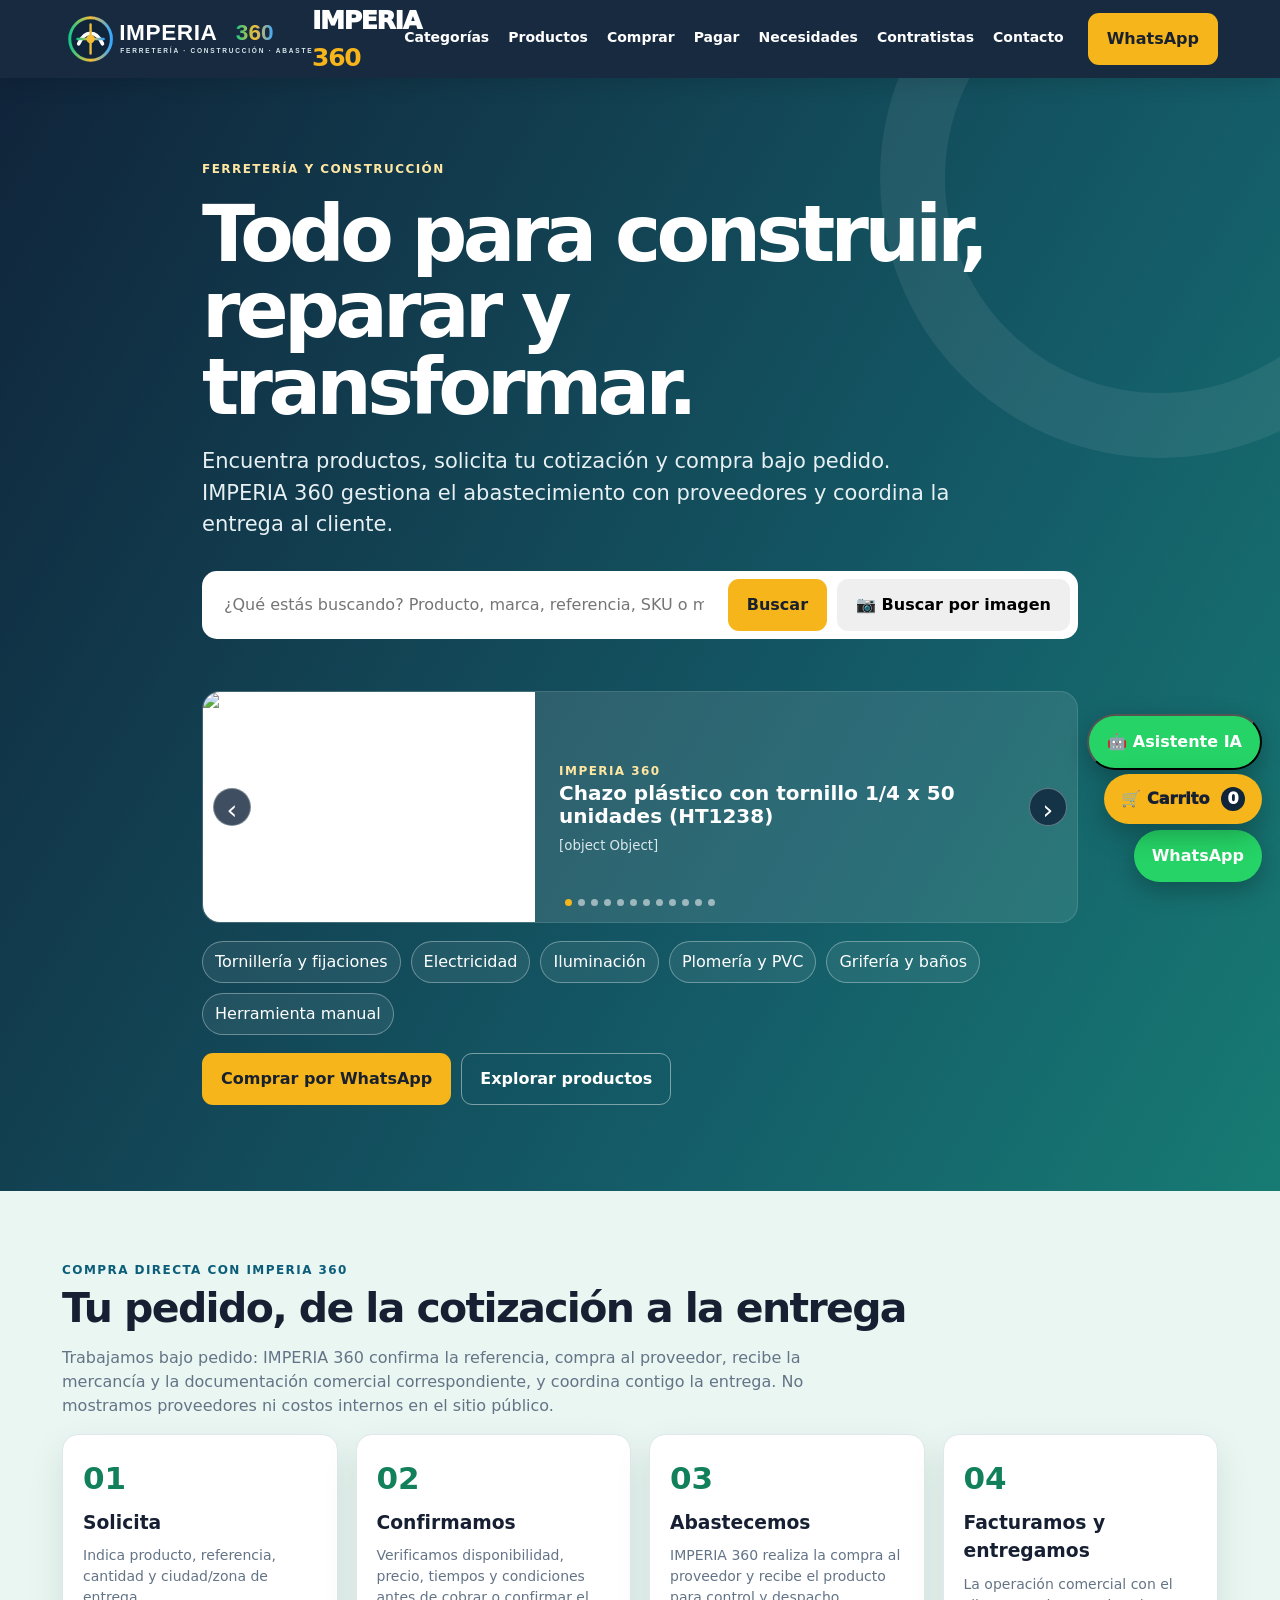
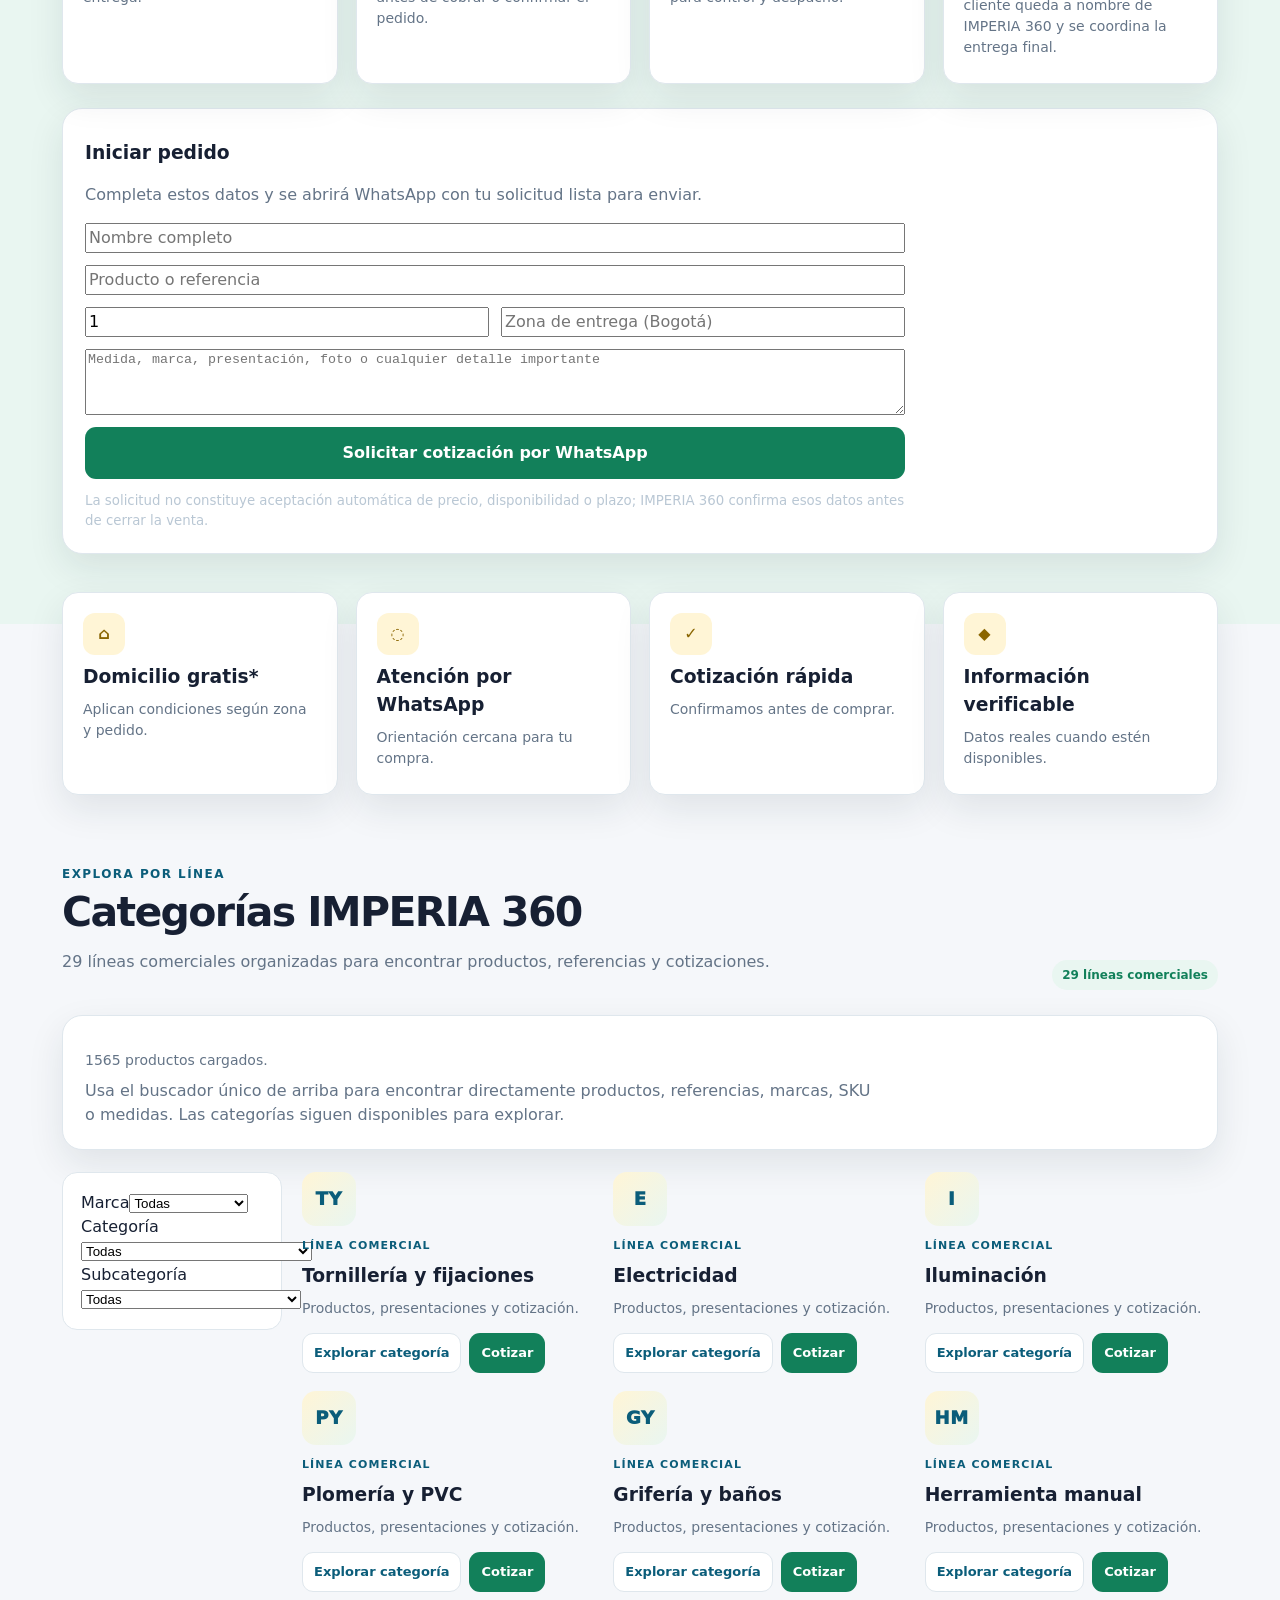
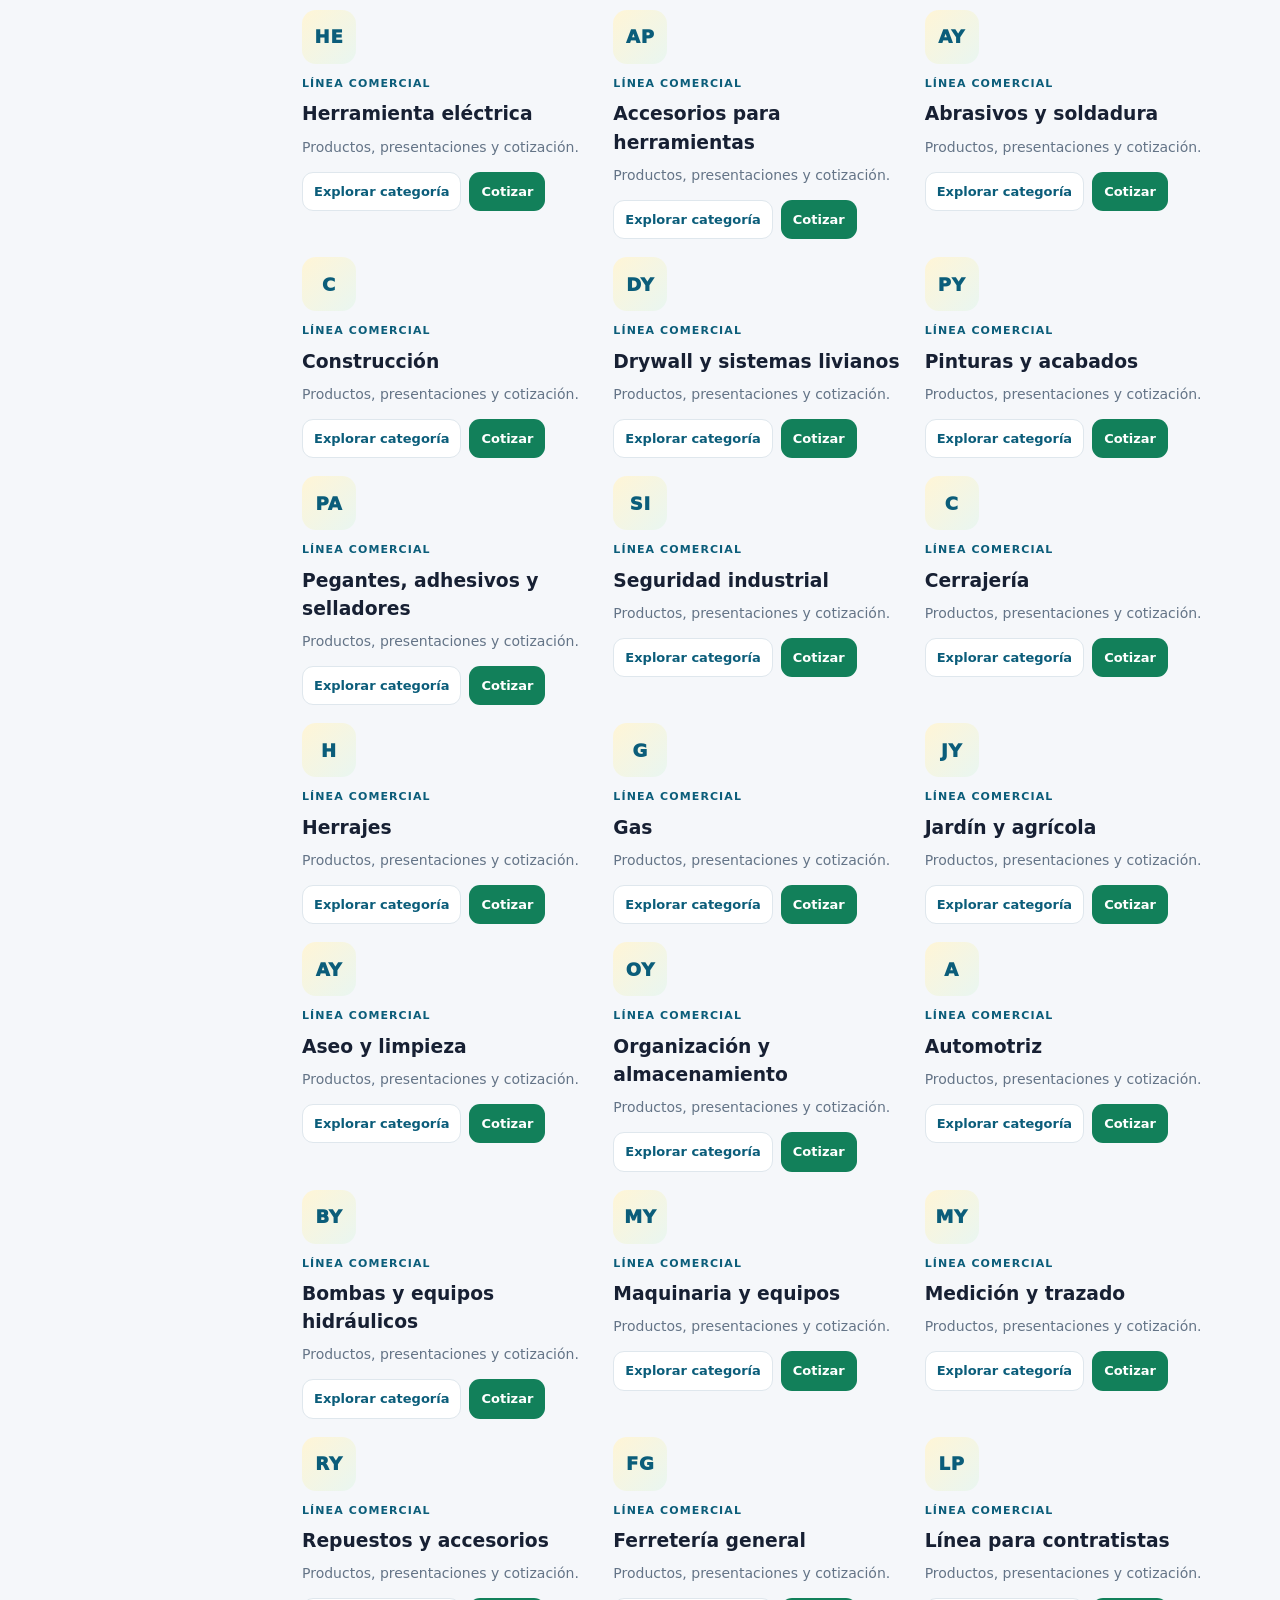
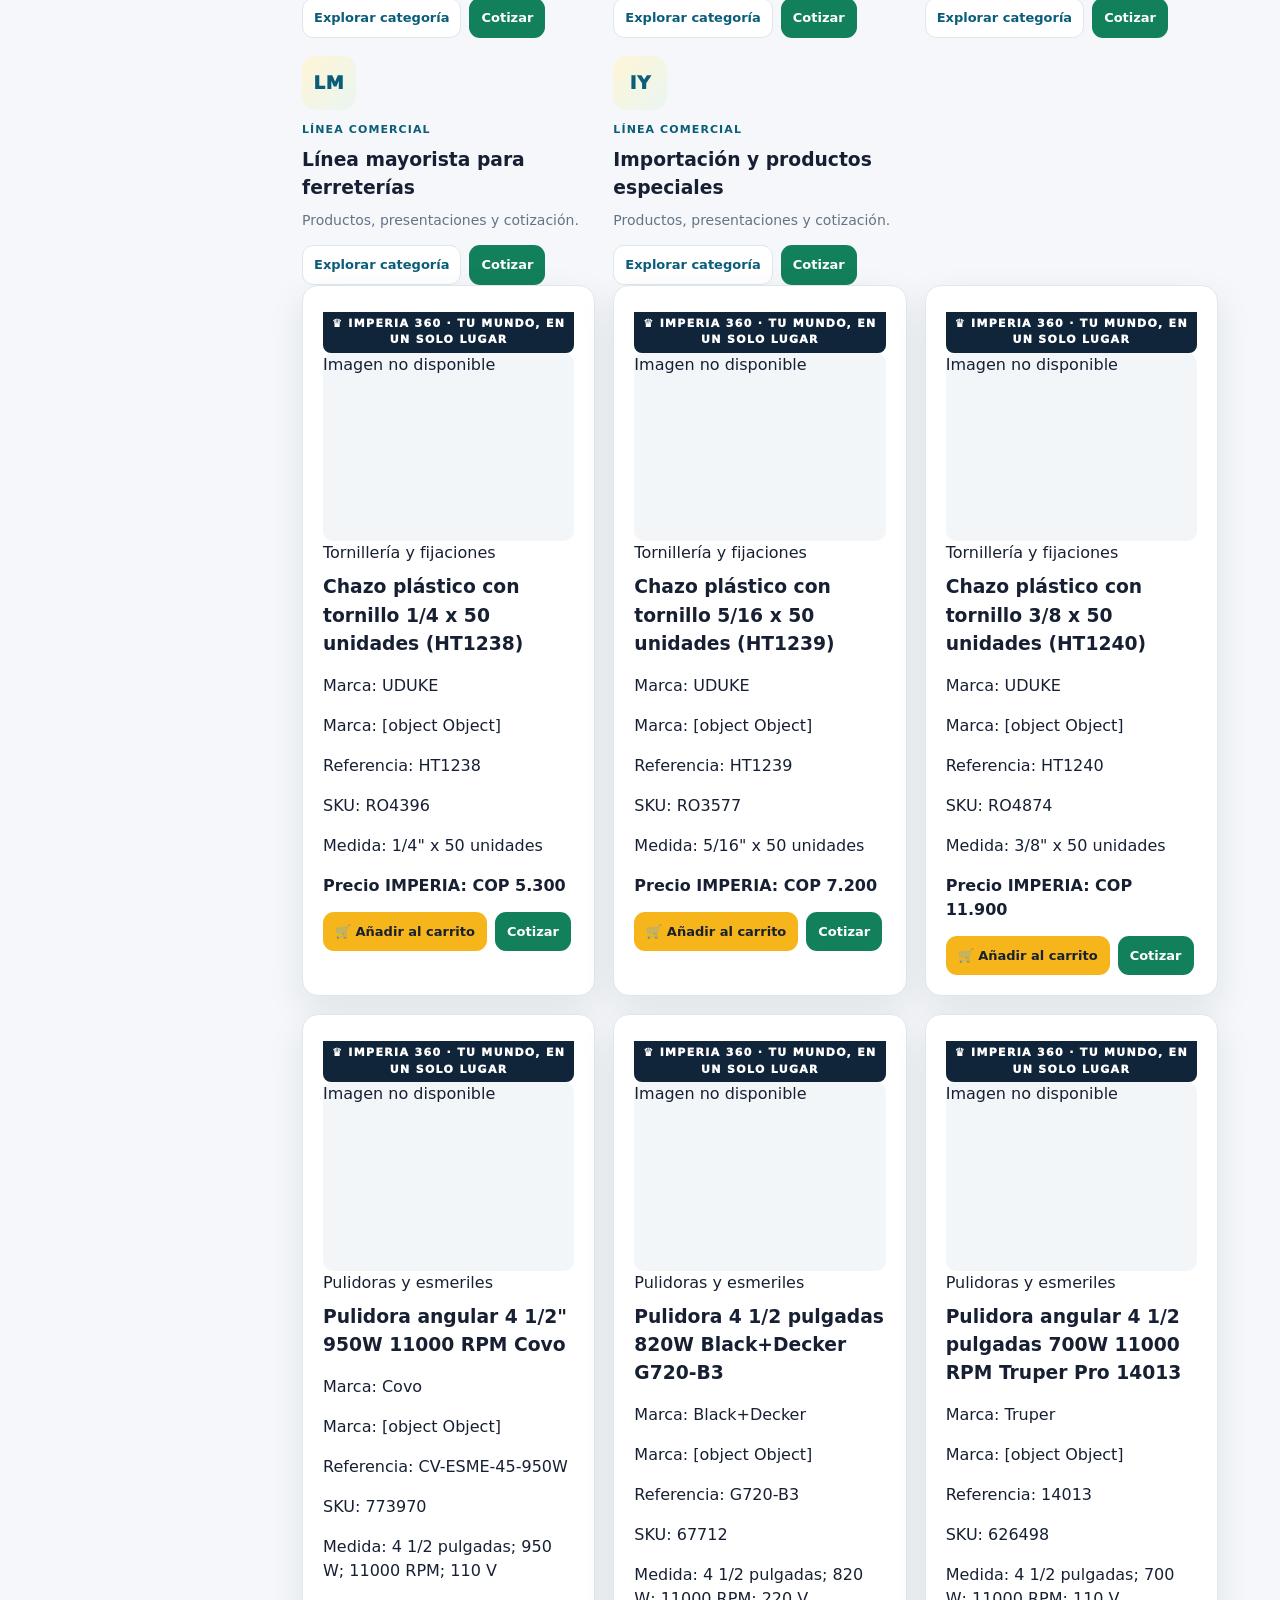
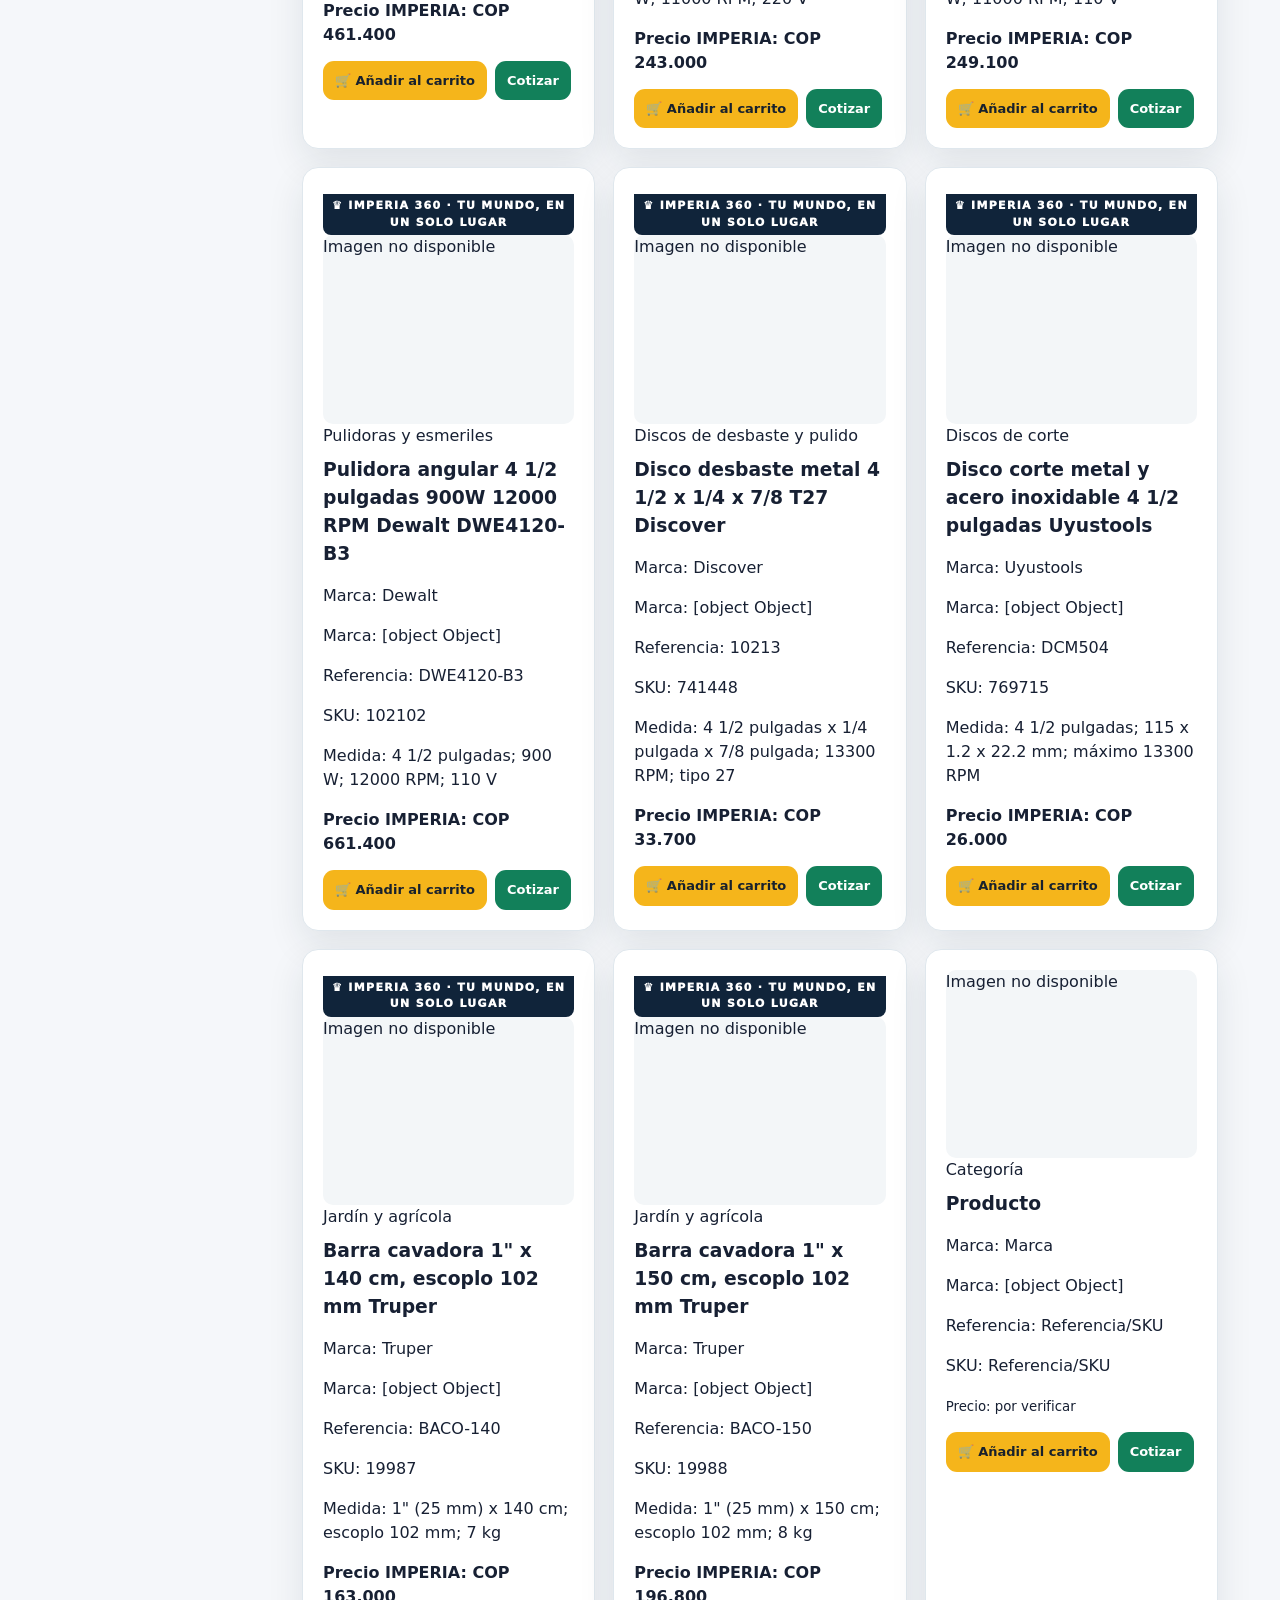
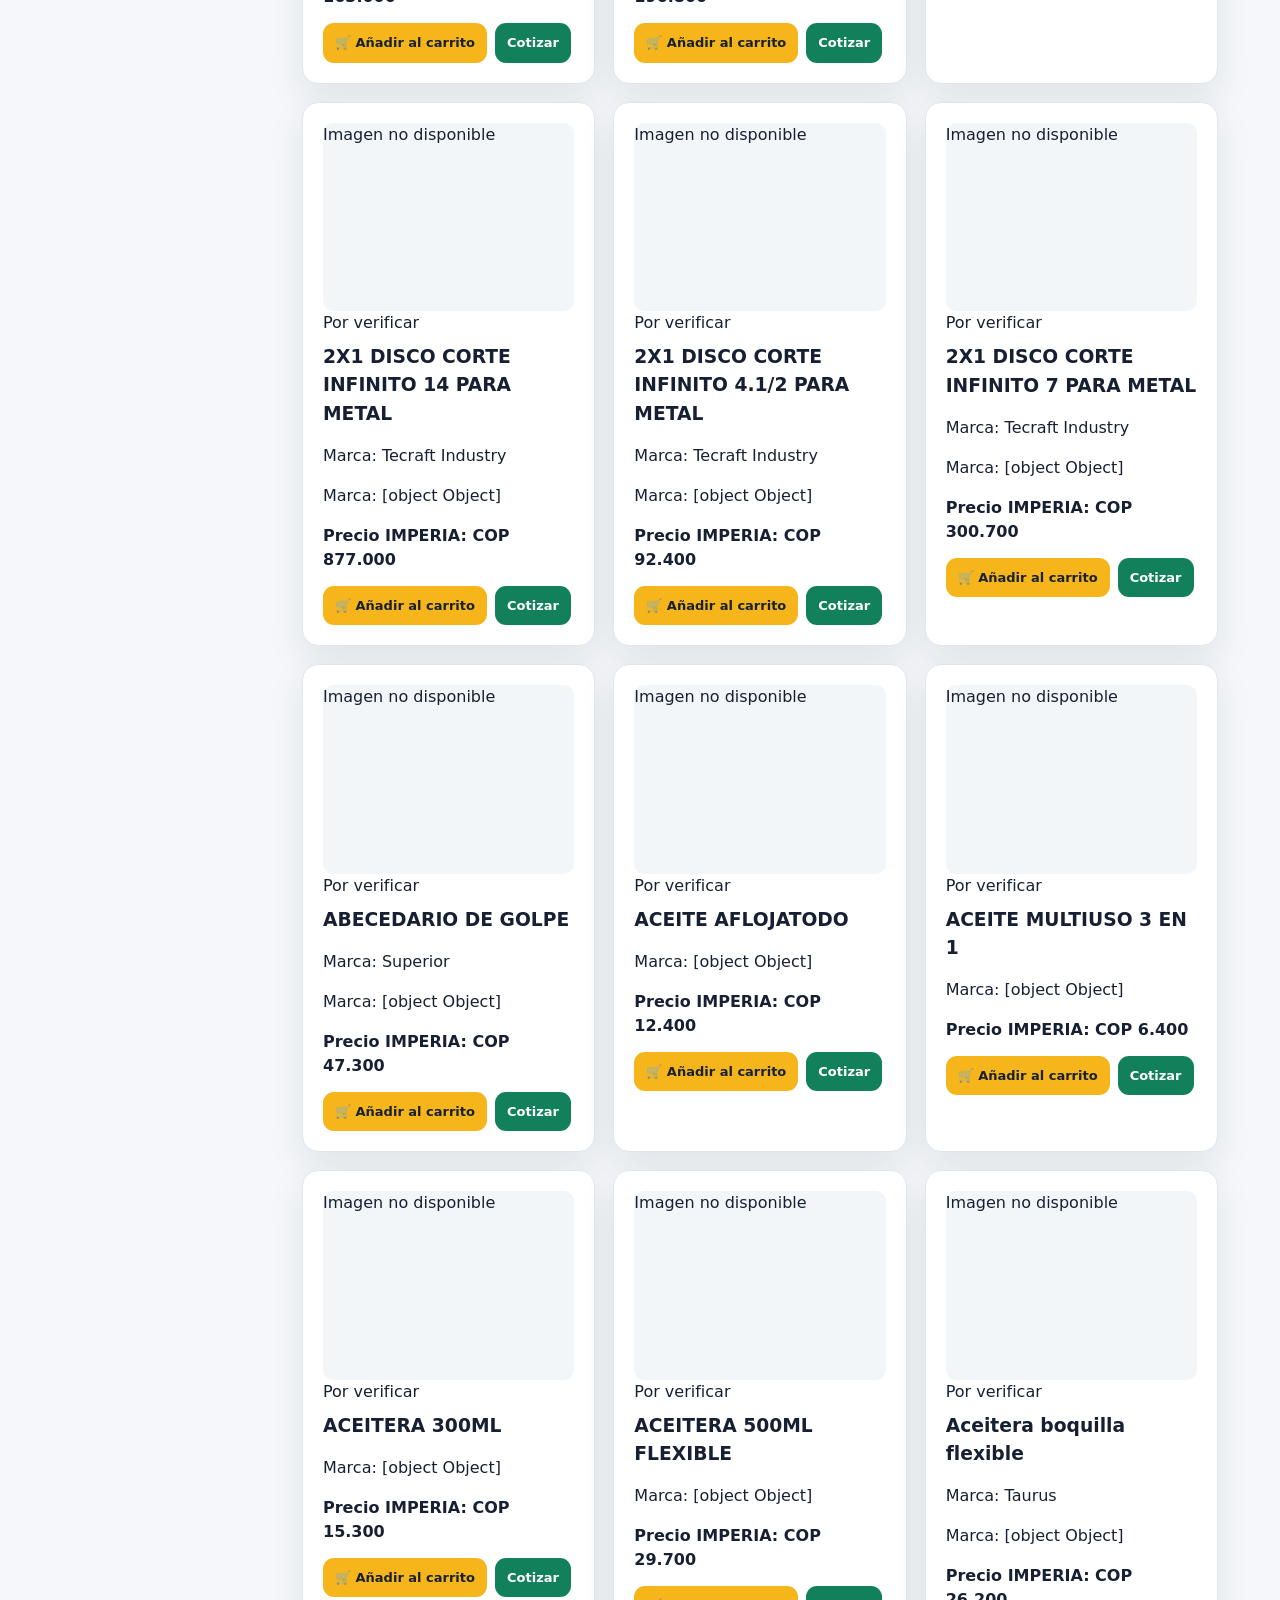
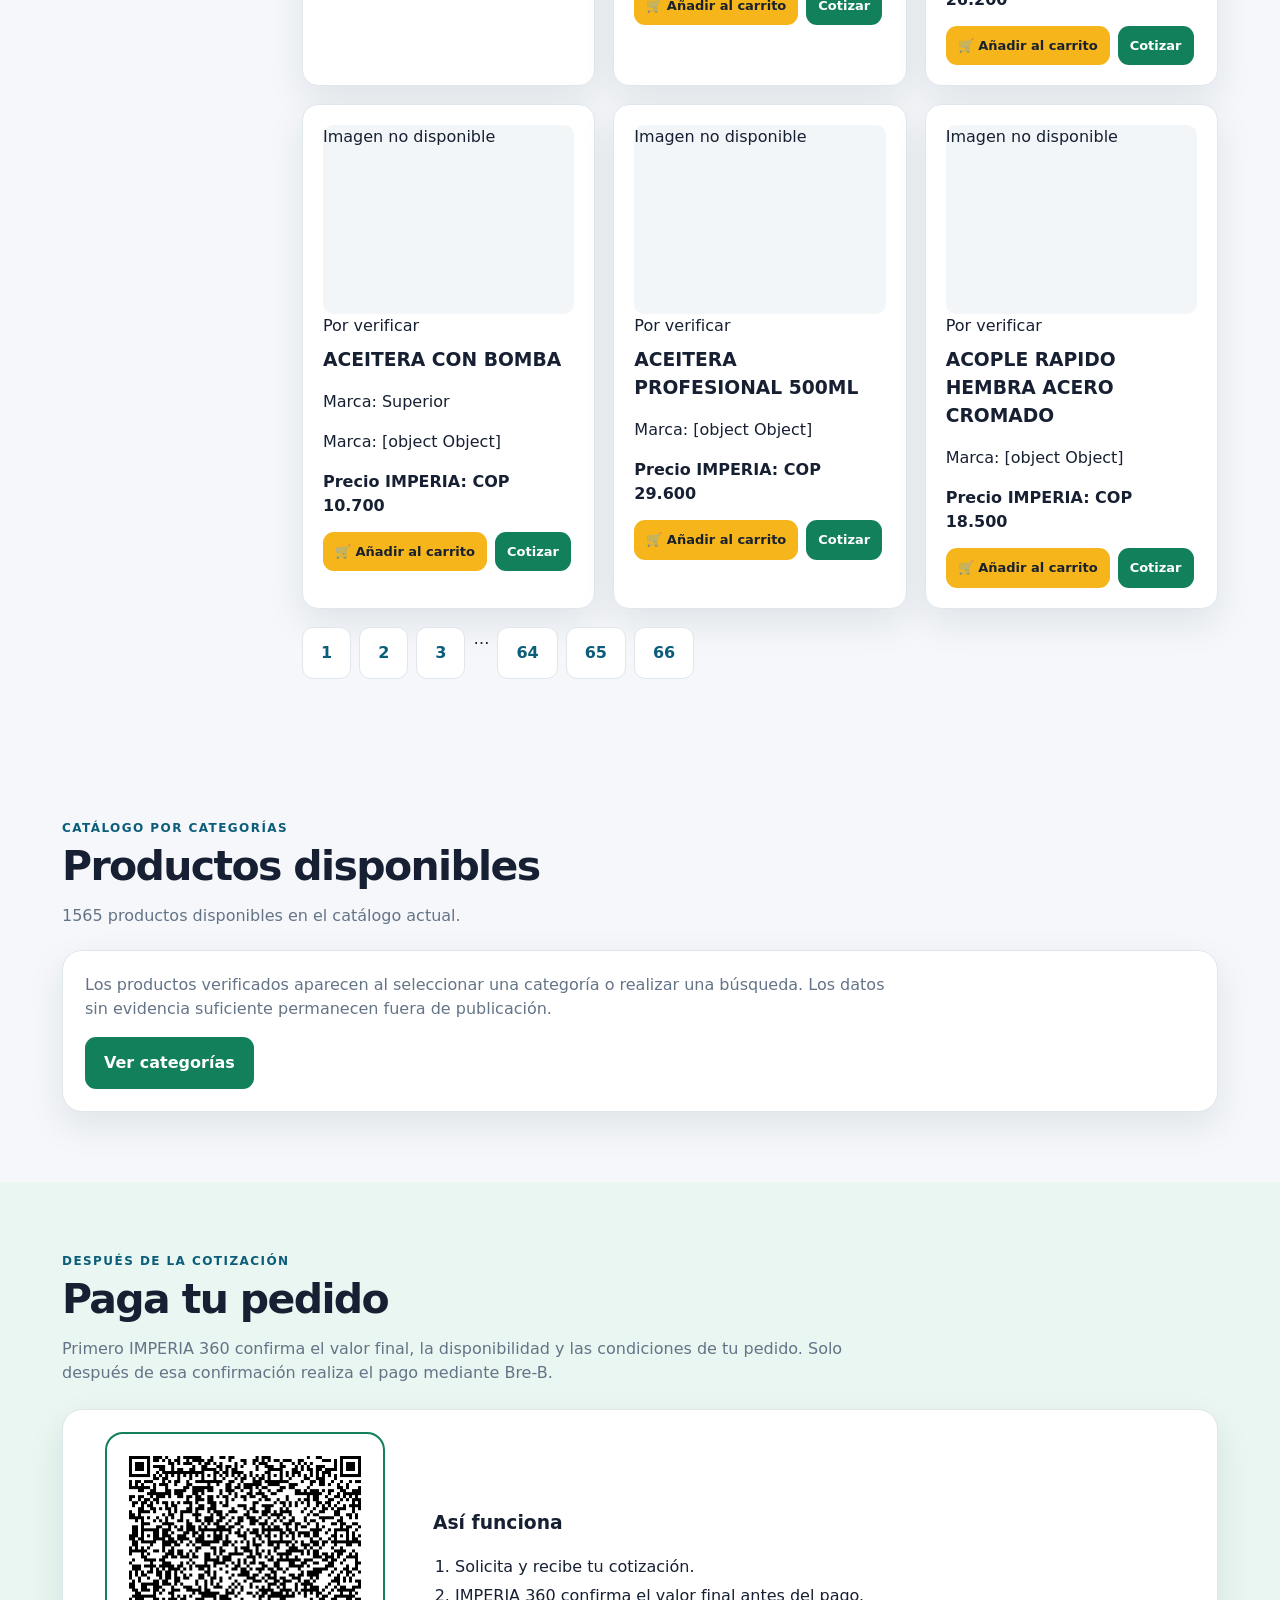
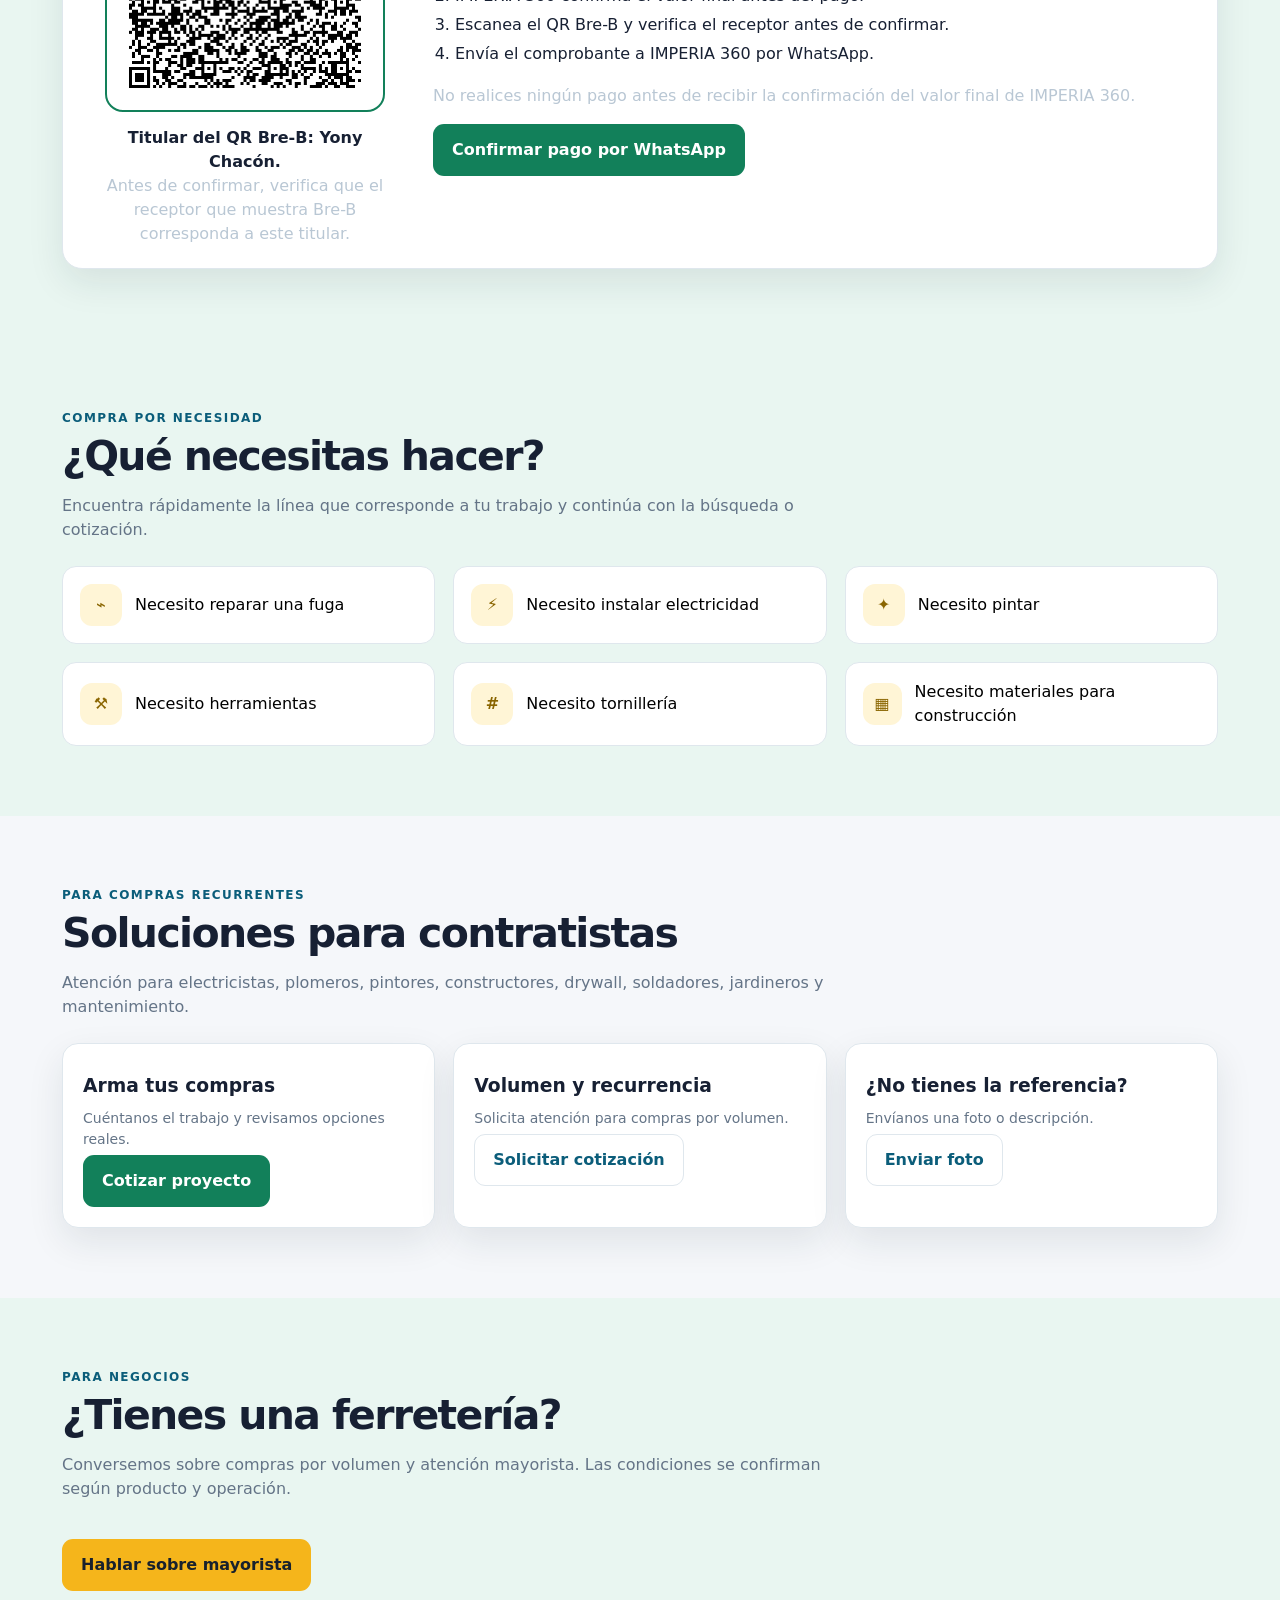
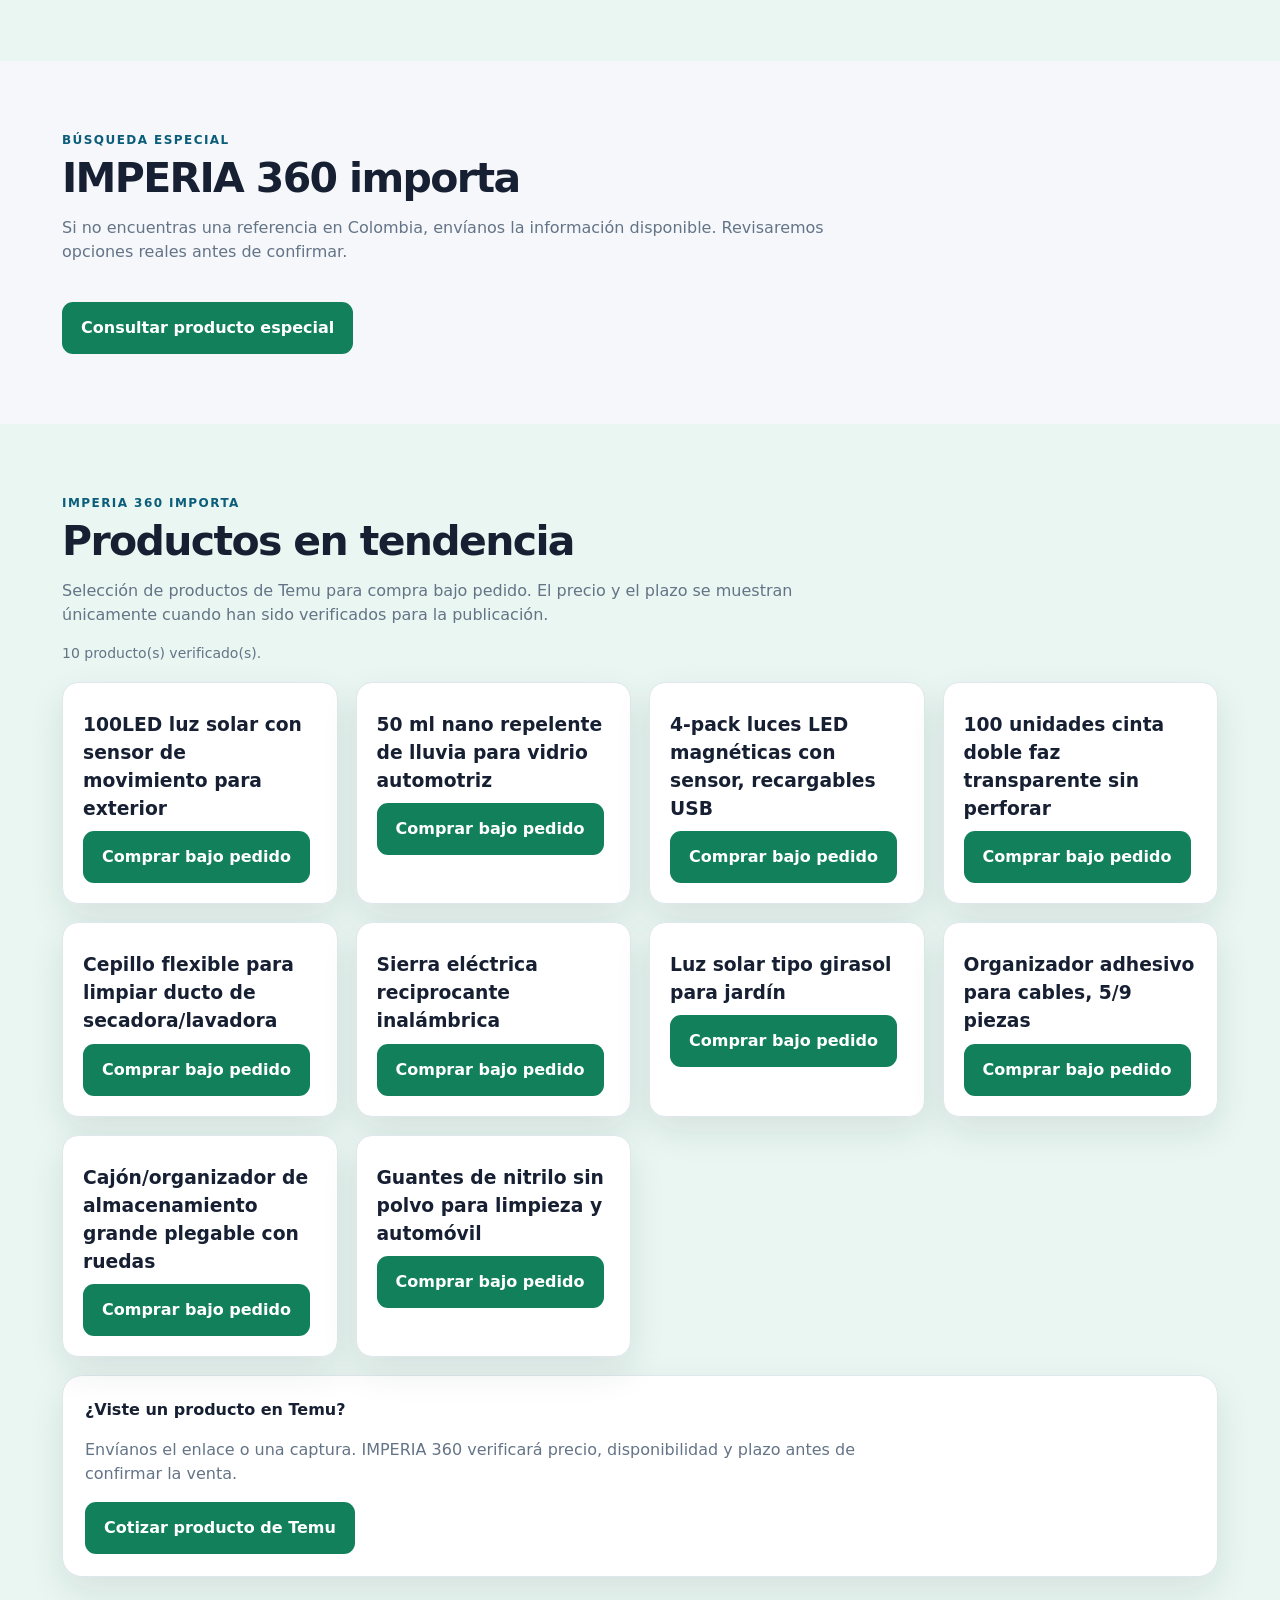
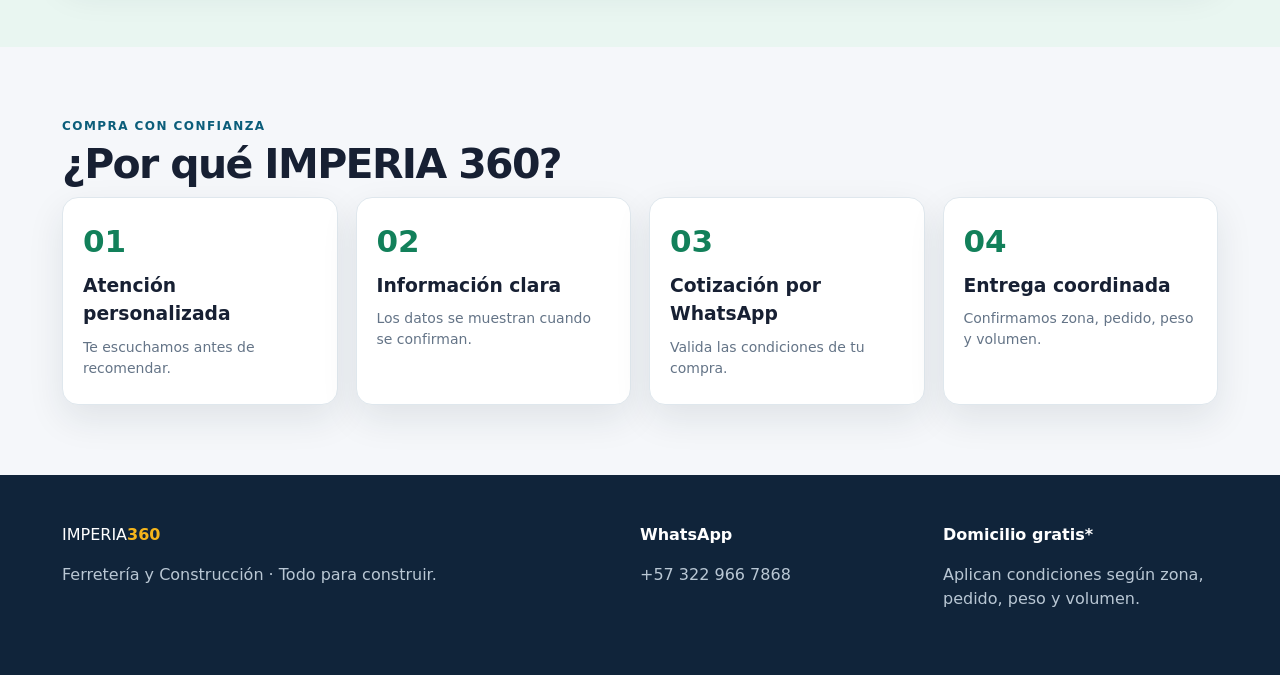
==== commit 431fe588: "fix: restore visible IMPERIA 360 header branding" ====
--- a/index.html
+++ b/index.html
@@ -19,11 +19,11 @@
 {"@context":"https://schema.org","@type":"HardwareStore","name":"IMPERIA 360","url":"https://imperia360.github.io/Imperia360/","telephone":"+57 322 966 7868","description":"Ferretería y construcción con productos, referencias y cotizaciones.","areaServed":{"@type":"City","name":"Bogotá"},"sameAs":[]}
 </script>
 <style>
-:root{--navy:#10243a;--blue:#0b5d7a;--gold:#f5b51b;--green:#12805a;--bg:#f5f7fa;--card:#fff;--text:#172033;--muted:#647487;--line:#dfe7ed;--shadow:0 14px 36px #12263a18}*{box-sizing:border-box}html{scroll-behavior:smooth}body{margin:0;background:var(--bg);color:var(--text);font:16px/1.5 Inter,system-ui,Arial,sans-serif}body.menu-open{overflow:hidden}a{text-decoration:none;color:inherit}button,input{font:inherit}.wrap{max-width:1200px;margin:auto;padding:0 22px}.logo{.logo img{display:block;width:250px;height:auto;max-height:58px}.logo{display:flex;align-items:center}font-size:25px;font-weight:950;letter-spacing:-.05em}.logo b{color:var(--gold)}.btn{display:inline-flex;align-items:center;justify-content:center;border:1px solid transparent;border-radius:11px;padding:13px 18px;font-weight:850;cursor:pointer;transition:.2s}.btn:hover{transform:translateY(-2px);box-shadow:0 9px 20px #12263a2b}.gold{background:var(--gold);color:#18212d}.green{background:var(--green);color:#fff}.outline{background:transparent;border-color:#ffffff70;color:#fff}.light{background:#fff;border-color:var(--line);color:var(--blue)}header{position:sticky;top:0;z-index:30;background:#10243af7;color:#fff;box-shadow:0 5px 20px #0002}.nav{min-height:76px;display:flex;align-items:center;gap:24px}.links{display:flex;gap:19px;margin-left:auto;font-size:14px;font-weight:800}.links a{padding:27px 0;border-bottom:3px solid transparent}.links a:hover{color:var(--gold);border-color:var(--gold)}.menu-toggle{display:none;margin-left:auto;border:1px solid #fff6;background:transparent;color:#fff;border-radius:9px;padding:10px}.mobile-actions{display:none}.hero{position:relative;overflow:hidden;background:linear-gradient(120deg,var(--navy),#145c68 66%,#177b73);color:#fff;padding:78px 0 86px}.hero:after{content:"";position:absolute;width:430px;height:430px;border:65px solid #ffffff12;border-radius:50%;right:-160px;top:-180px}.hero-content{position:relative;z-index:1;max-width:920px}.eyebrow,.kicker{font-size:12px;font-weight:900;letter-spacing:.12em;text-transform:uppercase}.eyebrow{color:#ffe7a2}.hero h1{font-size:clamp(42px,6.5vw,78px);line-height:.98;letter-spacing:-.06em;max-width:850px;margin:16px 0 20px}.hero p{font-size:clamp(17px,2vw,21px);color:#e7f0f3;max-width:760px}.hero-search,.catalog-search{display:flex;gap:10px}.hero-search{max-width:980px;background:#fff;border-radius:15px;padding:8px;margin-top:30px;flex-wrap:wrap}.image-search-btn{white-space:nowrap}.image-search-status{font-size:13px;color:#e7f0f3;margin-top:8px;min-height:20px}.hero-search input,.catalog-search input{min-width:0;flex:1;border:0;outline:0;padding:13px 14px}.quick-links,.hero-actions{display:flex;flex-wrap:wrap;gap:10px;margin-top:18px}.quick-links button{border:1px solid #fff5;background:#ffffff12;color:#fff;border-radius:999px;padding:8px 12px;cursor:pointer}section{padding:70px 0}.section-head{display:flex;justify-content:space-between;align-items:end;gap:24px;margin-bottom:25px}.kicker{color:var(--blue);margin:0 0 8px}h2{font-size:clamp(29px,4vw,41px);line-height:1.05;letter-spacing:-.04em;margin:0 0 11px}h3{margin:8px 0}.lead{color:var(--muted);max-width:800px}.benefits,.grid,.placeholder-grid,.service-grid,.steps,.needs-grid{display:grid;gap:18px}.benefits{grid-template-columns:repeat(4,1fr);margin-top:-32px;position:relative;z-index:2}.benefit,.card,.service,.step{background:var(--card);border:1px solid var(--line);border-radius:16px;padding:20px;box-shadow:var(--shadow)}.benefit-icon,.category-icon,.need-icon{width:42px;height:42px;display:grid;place-items:center;border-radius:12px;background:#fff5d6;color:#8a6500;font-weight:900}.benefit p,.category-card p,.service p,.step p{color:var(--muted);font-size:14px;margin:5px 0}.catalog-box{background:#fff;border:1px solid var(--line);border-radius:20px;padding:22px;box-shadow:var(--shadow)}.catalog-search input{border:1px solid #cbd6df;border-radius:10px}.status{font-size:14px;color:var(--muted);margin-top:12px}.catalog-layout{display:grid;grid-template-columns:220px 1fr;gap:20px;margin-top:22px}.filters{background:#fff;border:1px solid var(--line);border-radius:15px;padding:18px;height:max-content}.filters h3{margin-top:0}.filter-empty{color:var(--muted);font-size:14px}.grid{grid-template-columns:repeat(auto-fit,minmax(220px,1fr))}.category-card{min-height:174px;transition:.22s}.category-visual{width:54px;height:54px;display:grid;place-items:center;border-radius:14px;background:linear-gradient(135deg,#fff5d6,#e9f6f1);color:var(--blue);font-size:18px;font-weight:950;letter-spacing:.04em}.category-actions{display:flex;flex-wrap:wrap;gap:8px;margin-top:14px}.category-actions .btn{padding:9px 11px;font-size:13px}.category-card:hover{transform:translateY(-5px)}.num{font-size:11px;color:var(--blue);font-weight:900;letter-spacing:.1em;margin-top:12px}.pill{display:inline-block;margin-top:14px;padding:6px 10px;border-radius:999px;background:#e9f6f1;color:var(--green);font-size:12px;font-weight:850}.empty{border:1px dashed #aebdca;border-radius:18px;background:linear-gradient(135deg,#fff,#f0f5f7);padding:38px;text-align:center;color:var(--muted)}.empty strong{display:block;color:var(--text);font-size:19px;margin-bottom:7px}.placeholder-grid{grid-template-columns:repeat(3,1fr)}.service-grid{grid-template-columns:repeat(3,1fr)}.needs-grid{grid-template-columns:repeat(3,1fr)}.need{display:flex;align-items:center;gap:13px;background:#fff;border:1px solid var(--line);border-radius:14px;padding:17px;text-align:left;cursor:pointer}.need:hover{border-color:var(--gold);transform:translateY(-2px)}.steps{grid-template-columns:repeat(4,1fr)}.step strong{color:var(--green);font-size:31px}.band{background:#e9f6f1}.product-image{width:100%;aspect-ratio:4/3;object-fit:contain;background:#f3f6f8;border-radius:10px}.product-image-wrap{position:relative;overflow:hidden}.imperia-image-brand{margin-top:6px;padding:4px 8px;text-align:center;font-size:11px;font-weight:950;letter-spacing:.12em;color:#fff;background:#10243a;border-radius:0 0 8px 8px}footer{background:var(--navy);color:#fff;padding:48px 0}.footergrid{display:grid;grid-template-columns:2fr 1fr 1fr;gap:28px}.muted{color:#b9c7d4}.wa{position:fixed;right:18px;bottom:18px;z-index:20;background:#25d366;color:#fff;padding:14px 18px;border-radius:50px;font-weight:900;box-shadow:0 8px 25px #0004}@media(max-width:950px){.nav-whatsapp{display:none}.menu-toggle{display:block}.links{position:fixed;display:none;inset:76px 0 auto;background:var(--navy);padding:12px 22px 24px;flex-direction:column;gap:0}.links.open{display:flex}.links a{padding:15px 0;border-bottom:1px solid #ffffff1b}.mobile-actions{display:block;padding-top:13px}.mobile-actions .btn{width:100%}.benefits{grid-template-columns:repeat(2,1fr)}.catalog-layout{grid-template-columns:1fr}.steps{grid-template-columns:repeat(2,1fr)}}@media(max-width:650px){.wrap{padding:0 16px}.hero{padding:58px 0 65px}.hero h1{font-size:45px}.hero-search,.catalog-search,.hero-actions{flex-direction:column}.hero-search .btn,.catalog-search .btn,.hero-actions .btn{width:100%}.benefits,.placeholder-grid,.service-grid,.needs-grid,.steps,.footergrid{grid-template-columns:1fr}.section-head{display:block}.wa{right:12px;bottom:12px}}
+:root{--navy:#10243a;--blue:#0b5d7a;--gold:#f5b51b;--green:#12805a;--bg:#f5f7fa;--card:#fff;--text:#172033;--muted:#647487;--line:#dfe7ed;--shadow:0 14px 36px #12263a18}*{box-sizing:border-box}html{scroll-behavior:smooth}body{margin:0;background:var(--bg);color:var(--text);font:16px/1.5 Inter,system-ui,Arial,sans-serif}body.menu-open{overflow:hidden}a{text-decoration:none;color:inherit}button,input{font:inherit}.wrap{max-width:1200px;margin:auto;padding:0 22px}.logo{display:flex;align-items:center;min-width:250px}.logo img{display:block;width:250px;height:auto;max-height:58px}.logo-fallback{font-size:25px;font-weight:950;letter-spacing:-.05em}.logo-fallback b{color:var(--gold)}.logo b{color:var(--gold)}.btn{display:inline-flex;align-items:center;justify-content:center;border:1px solid transparent;border-radius:11px;padding:13px 18px;font-weight:850;cursor:pointer;transition:.2s}.btn:hover{transform:translateY(-2px);box-shadow:0 9px 20px #12263a2b}.gold{background:var(--gold);color:#18212d}.green{background:var(--green);color:#fff}.outline{background:transparent;border-color:#ffffff70;color:#fff}.light{background:#fff;border-color:var(--line);color:var(--blue)}header{position:sticky;top:0;z-index:30;background:#10243af7;color:#fff;box-shadow:0 5px 20px #0002}.nav{min-height:76px;display:flex;align-items:center;gap:24px}.links{display:flex;gap:19px;margin-left:auto;font-size:14px;font-weight:800}.links a{padding:27px 0;border-bottom:3px solid transparent}.links a:hover{color:var(--gold);border-color:var(--gold)}.menu-toggle{display:none;margin-left:auto;border:1px solid #fff6;background:transparent;color:#fff;border-radius:9px;padding:10px}.mobile-actions{display:none}.hero{position:relative;overflow:hidden;background:linear-gradient(120deg,var(--navy),#145c68 66%,#177b73);color:#fff;padding:78px 0 86px}.hero:after{content:"";position:absolute;width:430px;height:430px;border:65px solid #ffffff12;border-radius:50%;right:-160px;top:-180px}.hero-content{position:relative;z-index:1;max-width:920px}.eyebrow,.kicker{font-size:12px;font-weight:900;letter-spacing:.12em;text-transform:uppercase}.eyebrow{color:#ffe7a2}.hero h1{font-size:clamp(42px,6.5vw,78px);line-height:.98;letter-spacing:-.06em;max-width:850px;margin:16px 0 20px}.hero p{font-size:clamp(17px,2vw,21px);color:#e7f0f3;max-width:760px}.hero-search,.catalog-search{display:flex;gap:10px}.hero-search{max-width:980px;background:#fff;border-radius:15px;padding:8px;margin-top:30px;flex-wrap:wrap}.image-search-btn{white-space:nowrap}.image-search-status{font-size:13px;color:#e7f0f3;margin-top:8px;min-height:20px}.hero-search input,.catalog-search input{min-width:0;flex:1;border:0;outline:0;padding:13px 14px}.quick-links,.hero-actions{display:flex;flex-wrap:wrap;gap:10px;margin-top:18px}.quick-links button{border:1px solid #fff5;background:#ffffff12;color:#fff;border-radius:999px;padding:8px 12px;cursor:pointer}section{padding:70px 0}.section-head{display:flex;justify-content:space-between;align-items:end;gap:24px;margin-bottom:25px}.kicker{color:var(--blue);margin:0 0 8px}h2{font-size:clamp(29px,4vw,41px);line-height:1.05;letter-spacing:-.04em;margin:0 0 11px}h3{margin:8px 0}.lead{color:var(--muted);max-width:800px}.benefits,.grid,.placeholder-grid,.service-grid,.steps,.needs-grid{display:grid;gap:18px}.benefits{grid-template-columns:repeat(4,1fr);margin-top:-32px;position:relative;z-index:2}.benefit,.card,.service,.step{background:var(--card);border:1px solid var(--line);border-radius:16px;padding:20px;box-shadow:var(--shadow)}.benefit-icon,.category-icon,.need-icon{width:42px;height:42px;display:grid;place-items:center;border-radius:12px;background:#fff5d6;color:#8a6500;font-weight:900}.benefit p,.category-card p,.service p,.step p{color:var(--muted);font-size:14px;margin:5px 0}.catalog-box{background:#fff;border:1px solid var(--line);border-radius:20px;padding:22px;box-shadow:var(--shadow)}.catalog-search input{border:1px solid #cbd6df;border-radius:10px}.status{font-size:14px;color:var(--muted);margin-top:12px}.catalog-layout{display:grid;grid-template-columns:220px 1fr;gap:20px;margin-top:22px}.filters{background:#fff;border:1px solid var(--line);border-radius:15px;padding:18px;height:max-content}.filters h3{margin-top:0}.filter-empty{color:var(--muted);font-size:14px}.grid{grid-template-columns:repeat(auto-fit,minmax(220px,1fr))}.category-card{min-height:174px;transition:.22s}.category-visual{width:54px;height:54px;display:grid;place-items:center;border-radius:14px;background:linear-gradient(135deg,#fff5d6,#e9f6f1);color:var(--blue);font-size:18px;font-weight:950;letter-spacing:.04em}.category-actions{display:flex;flex-wrap:wrap;gap:8px;margin-top:14px}.category-actions .btn{padding:9px 11px;font-size:13px}.category-card:hover{transform:translateY(-5px)}.num{font-size:11px;color:var(--blue);font-weight:900;letter-spacing:.1em;margin-top:12px}.pill{display:inline-block;margin-top:14px;padding:6px 10px;border-radius:999px;background:#e9f6f1;color:var(--green);font-size:12px;font-weight:850}.empty{border:1px dashed #aebdca;border-radius:18px;background:linear-gradient(135deg,#fff,#f0f5f7);padding:38px;text-align:center;color:var(--muted)}.empty strong{display:block;color:var(--text);font-size:19px;margin-bottom:7px}.placeholder-grid{grid-template-columns:repeat(3,1fr)}.service-grid{grid-template-columns:repeat(3,1fr)}.needs-grid{grid-template-columns:repeat(3,1fr)}.need{display:flex;align-items:center;gap:13px;background:#fff;border:1px solid var(--line);border-radius:14px;padding:17px;text-align:left;cursor:pointer}.need:hover{border-color:var(--gold);transform:translateY(-2px)}.steps{grid-template-columns:repeat(4,1fr)}.step strong{color:var(--green);font-size:31px}.band{background:#e9f6f1}.product-image{width:100%;aspect-ratio:4/3;object-fit:contain;background:#f3f6f8;border-radius:10px}.product-image-wrap{position:relative;overflow:hidden}.imperia-image-brand{margin-top:6px;padding:4px 8px;text-align:center;font-size:11px;font-weight:950;letter-spacing:.12em;color:#fff;background:#10243a;border-radius:0 0 8px 8px}footer{background:var(--navy);color:#fff;padding:48px 0}.footergrid{display:grid;grid-template-columns:2fr 1fr 1fr;gap:28px}.muted{color:#b9c7d4}.wa{position:fixed;right:18px;bottom:18px;z-index:20;background:#25d366;color:#fff;padding:14px 18px;border-radius:50px;font-weight:900;box-shadow:0 8px 25px #0004}@media(max-width:950px){.nav-whatsapp{display:none}.menu-toggle{display:block}.links{position:fixed;display:none;inset:76px 0 auto;background:var(--navy);padding:12px 22px 24px;flex-direction:column;gap:0}.links.open{display:flex}.links a{padding:15px 0;border-bottom:1px solid #ffffff1b}.mobile-actions{display:block;padding-top:13px}.mobile-actions .btn{width:100%}.benefits{grid-template-columns:repeat(2,1fr)}.catalog-layout{grid-template-columns:1fr}.steps{grid-template-columns:repeat(2,1fr)}}@media(max-width:650px){.wrap{padding:0 16px}.hero{padding:58px 0 65px}.hero h1{font-size:45px}.hero-search,.catalog-search,.hero-actions{flex-direction:column}.hero-search .btn,.catalog-search .btn,.hero-actions .btn{width:100%}.benefits,.placeholder-grid,.service-grid,.needs-grid,.steps,.footergrid{grid-template-columns:1fr}.section-head{display:block}.wa{right:12px;bottom:12px}}
 .cart-fab{position:fixed;right:18px;bottom:76px;z-index:10000;border:0;border-radius:999px;background:var(--gold);color:#172033;font-weight:950;padding:13px 17px;box-shadow:0 10px 28px #0004;cursor:pointer}.cart-count{display:inline-grid;place-items:center;min-width:24px;height:24px;border-radius:999px;background:#10243a;color:#fff;margin-left:6px}.cart-panel{position:fixed;z-index:10001;right:16px;bottom:16px;width:min(440px,calc(100vw - 32px));max-height:78vh;overflow:auto;background:#fff;border:1px solid var(--line);border-radius:20px;box-shadow:0 24px 70px #0005;padding:20px;display:none}.cart-panel.open{display:block}.cart-head{display:flex;justify-content:space-between;align-items:center;gap:10px}.cart-row{display:grid;grid-template-columns:1fr auto;gap:10px;padding:12px 0;border-bottom:1px solid var(--line)}.cart-row small{display:block;color:var(--muted)}.cart-qty{display:flex;align-items:center;gap:6px}.cart-qty button{border:1px solid var(--line);background:#fff;border-radius:7px;width:30px;height:30px;cursor:pointer}.cart-empty{text-align:center;color:var(--muted);padding:24px 4px}.cart-note{font-size:12px;color:var(--muted);margin:10px 0}.cart-total{display:flex;justify-content:space-between;font-weight:950;font-size:18px;padding:14px 0}.product-actions{display:flex;flex-wrap:wrap;gap:8px;margin-top:14px}.product-actions .btn{padding:9px 11px;font-size:13px}@media(max-width:650px){.cart-fab{right:12px;bottom:72px}.cart-panel{right:8px;bottom:8px;width:calc(100vw - 16px)}}.imperia-hero-carousel{position:relative;margin-top:24px;border-radius:18px;overflow:hidden;background:#fff1;border:1px solid #ffffff25;min-height:190px}.imperia-carousel-track{display:flex;transition:transform .65s ease;will-change:transform}.imperia-carousel-slide{min-width:100%;height:230px;display:grid;grid-template-columns:38% 62%;align-items:center;background:linear-gradient(120deg,#ffffff12,#ffffff08);color:#fff}.imperia-carousel-slide img{width:100%;height:230px;object-fit:contain;background:#fff}.imperia-carousel-info{padding:20px 24px}.imperia-carousel-info strong{display:block;font-size:20px;line-height:1.15}.imperia-carousel-info small{display:block;margin-top:8px;color:#d9e8ec}.imperia-carousel-btn{position:absolute;top:50%;transform:translateY(-50%);border:1px solid #ffffff55;background:#10243acc;color:#fff;width:38px;height:38px;border-radius:50%;cursor:pointer;font-size:27px;z-index:2}.imperia-carousel-btn.prev{left:10px}.imperia-carousel-btn.next{right:10px}.imperia-carousel-dots{position:absolute;bottom:9px;left:0;right:0;text-align:center}.imperia-carousel-dots i{display:inline-block;width:7px;height:7px;border-radius:50%;background:#fff8;margin:0 3px}.imperia-carousel-dots i.active{background:var(--gold)}@media(max-width:650px){.imperia-carousel-slide{grid-template-columns:42% 58%;height:180px}.imperia-carousel-slide img{height:180px}.imperia-carousel-info{padding:12px}.imperia-carousel-info strong{font-size:15px}.imperia-carousel-info small{font-size:11px}}</style>
 <script>function loadScript(a){var b=document.getElementsByTagName("head")[0],c=document.createElement("script");c.type="text/javascript",c.src="https://tracker.metricool.com/resources/be.js",c.onreadystatechange=a,c.onload=a,b.appendChild(c)}loadScript(function(){beTracker.t({hash:"8592aa509357418b374c31b48154c059"})});</script></head>
 <body>
-<header><div class="wrap nav"><a class="logo" href="#inicio" aria-label="IMPERIA 360"><img src="./assets/brand/imperia360-logo.svg" alt="IMPERIA 360"></a><nav class="links" id="main-menu"><a href="#catalogo">Categorías</a><a href="#productos">Productos</a><a href="#comprar">Comprar</a><a href="#pago">Pagar</a><a href="#necesidades">Necesidades</a><a href="#contratistas">Contratistas</a><a href="#contacto">Contacto</a><div class="mobile-actions"><a class="btn gold" href="https://wa.me/573229667868?text=Hola%20IMPERIA%20360%2C%20necesito%20ayuda." target="_blank" rel="noopener noreferrer">Hablar por WhatsApp</a></div></nav><a class="btn gold nav-whatsapp" href="https://wa.me/573229667868?text=Hola%20IMPERIA%20360%2C%20necesito%20ayuda." target="_blank" rel="noopener noreferrer">WhatsApp</a><button class="menu-toggle" id="menu-toggle" aria-label="Abrir menú" aria-expanded="false">☰</button></div></header>
+<header><div class="wrap nav"><a class="logo" href="#inicio" aria-label="IMPERIA 360"><img src="./assets/brand/imperia360-logo.svg" alt="IMPERIA 360"><span class="logo-fallback" aria-hidden="true">IMPERIA <b>360</b></span></a><nav class="links" id="main-menu"><a href="#catalogo">Categorías</a><a href="#productos">Productos</a><a href="#comprar">Comprar</a><a href="#pago">Pagar</a><a href="#necesidades">Necesidades</a><a href="#contratistas">Contratistas</a><a href="#contacto">Contacto</a><div class="mobile-actions"><a class="btn gold" href="https://wa.me/573229667868?text=Hola%20IMPERIA%20360%2C%20necesito%20ayuda." target="_blank" rel="noopener noreferrer">Hablar por WhatsApp</a></div></nav><a class="btn gold nav-whatsapp" href="https://wa.me/573229667868?text=Hola%20IMPERIA%20360%2C%20necesito%20ayuda." target="_blank" rel="noopener noreferrer">WhatsApp</a><button class="menu-toggle" id="menu-toggle" aria-label="Abrir menú" aria-expanded="false">☰</button></div></header>
 <main>
 <section class="hero" id="inicio"><div class="wrap hero-content"><span class="eyebrow">Ferretería y construcción</span><h1>Todo para construir, reparar y transformar.</h1><p>Encuentra productos, solicita tu cotización y compra bajo pedido. IMPERIA 360 gestiona el abastecimiento con proveedores y coordina la entrega al cliente.</p><div class="hero-search"><input id="hero-query" placeholder="¿Qué estás buscando? Producto, marca, referencia, SKU o medida" autocomplete="off"><button class="btn gold" data-search-trigger="hero-query">Buscar</button><button class="btn image-search-btn" id="image-search-trigger" type="button" title="Buscar por imagen">📷 Buscar por imagen</button><input id="image-search-input" type="file" accept="image/*" hidden></div><div id="image-search-status" class="image-search-status" aria-live="polite"></div><div id="imperia-hero-carousel" class="imperia-hero-carousel" aria-label="Productos destacados"><div class="imperia-carousel-track" id="imperia-carousel-track"></div><button type="button" class="imperia-carousel-btn prev" id="imperia-carousel-prev" aria-label="Imagen anterior">‹</button><button type="button" class="imperia-carousel-btn next" id="imperia-carousel-next" aria-label="Imagen siguiente">›</button><div class="imperia-carousel-dots" id="imperia-carousel-dots" aria-hidden="true"></div></div><div class="quick-links" id="quick-links"></div><div class="hero-actions"><a class="btn gold" href="https://wa.me/573229667868?text=Hola%20IMPERIA%20360%2C%20quiero%20comprar%20por%20WhatsApp." target="_blank" rel="noopener noreferrer">Comprar por WhatsApp</a><a class="btn outline" href="#catalogo">Explorar productos</a></div></div></section>
 <section id="comprar" class="band"><div class="wrap">
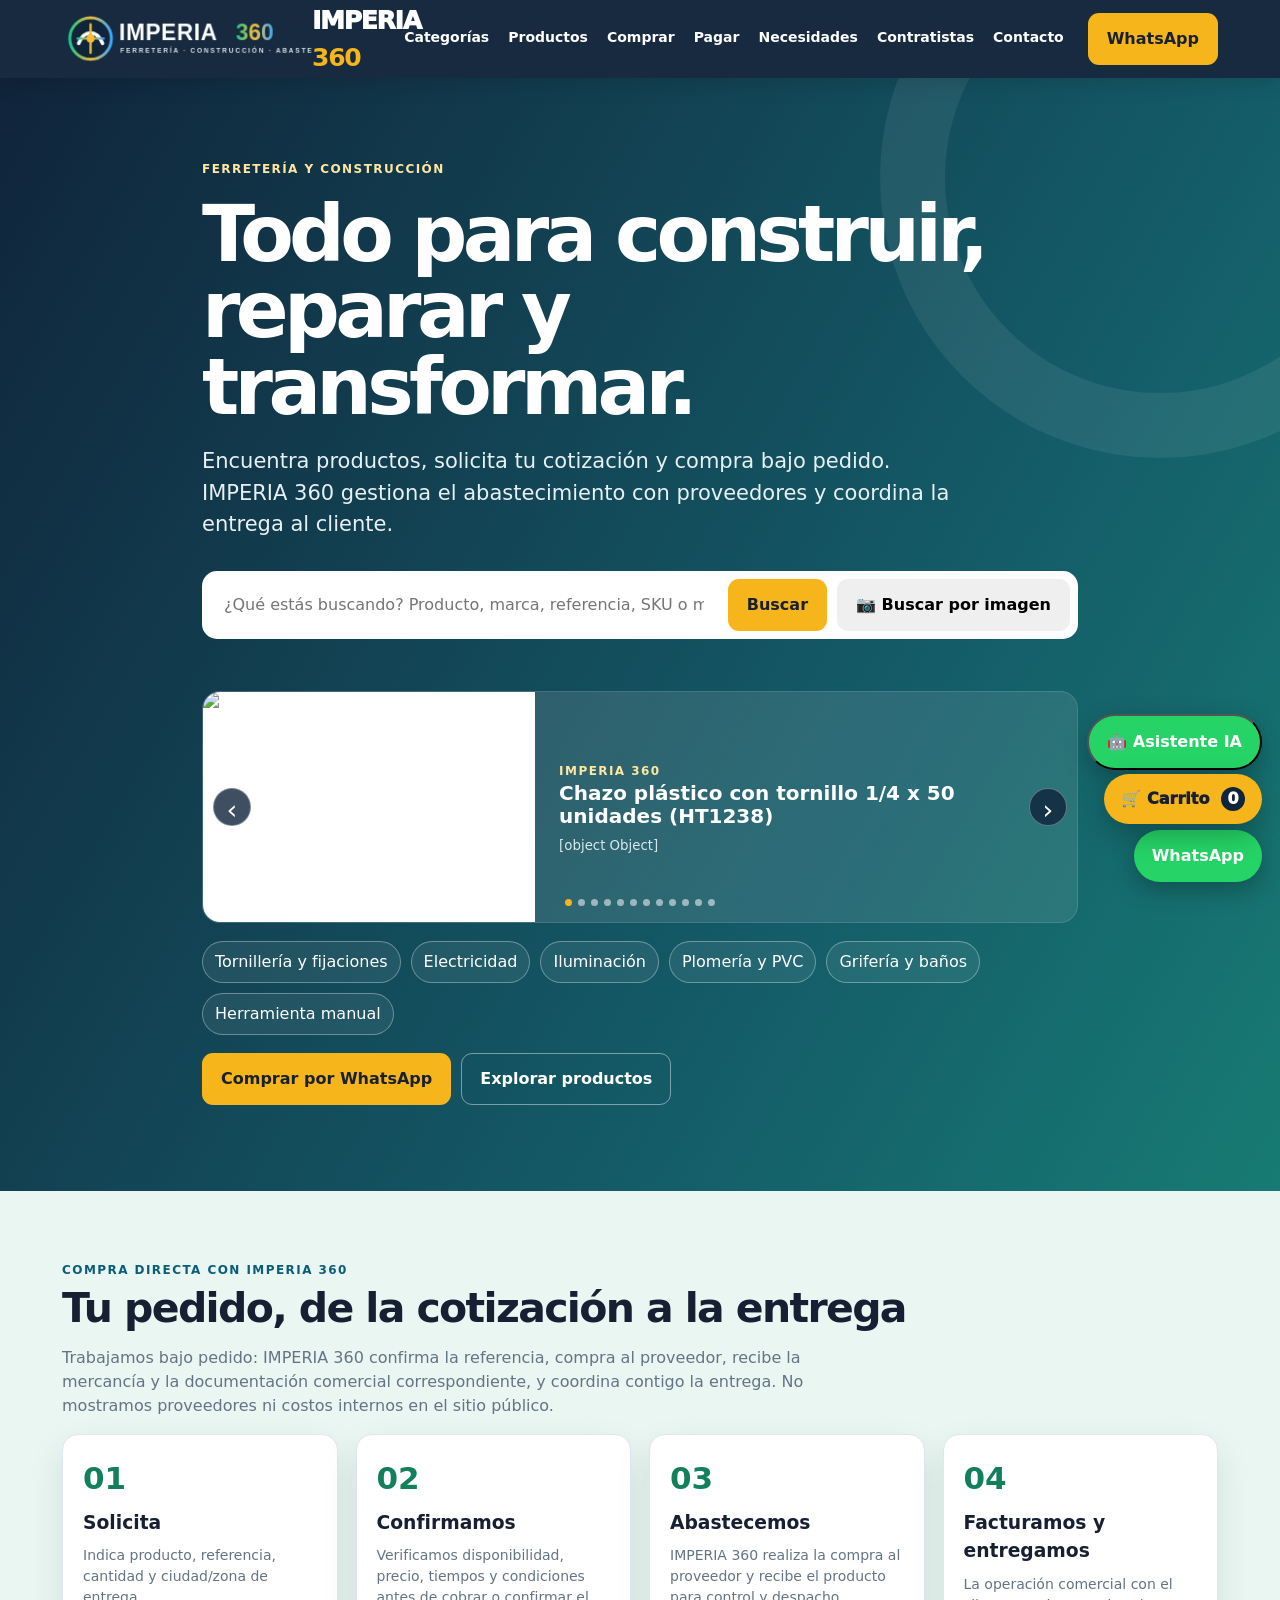
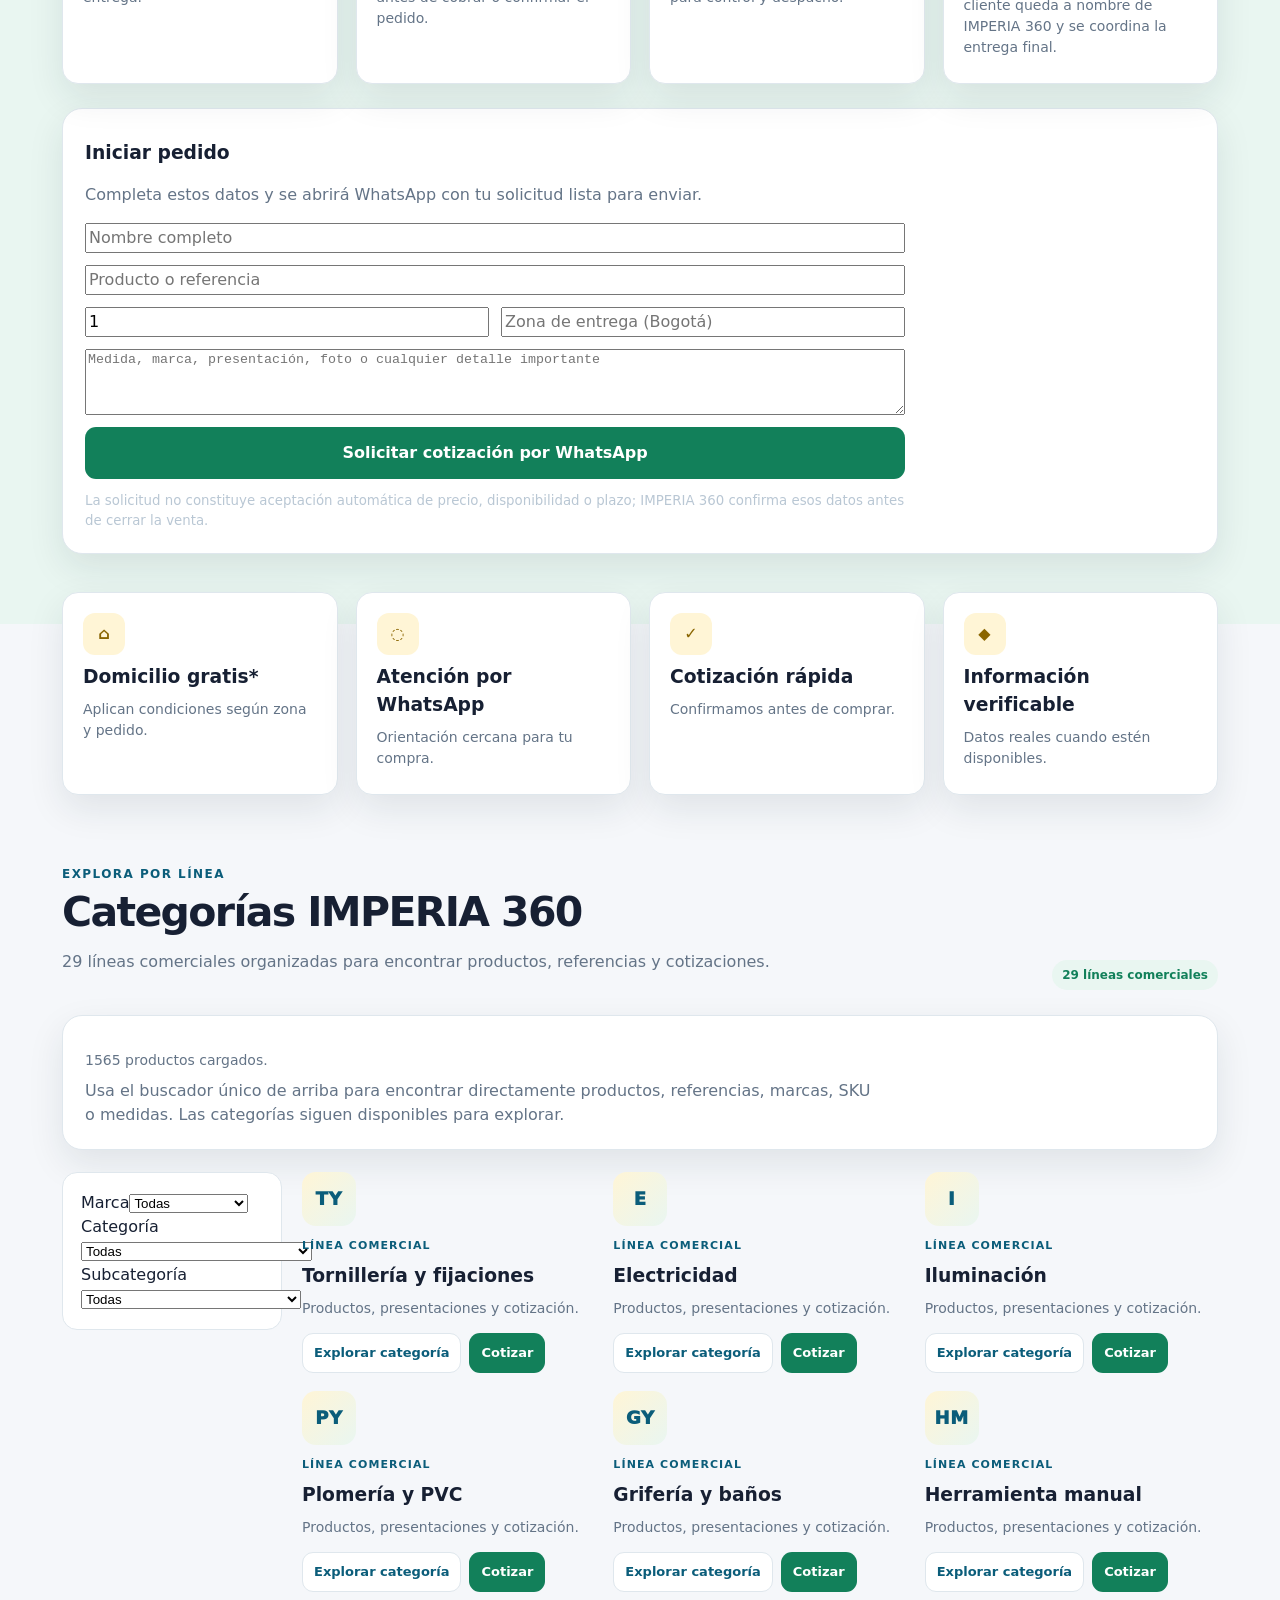
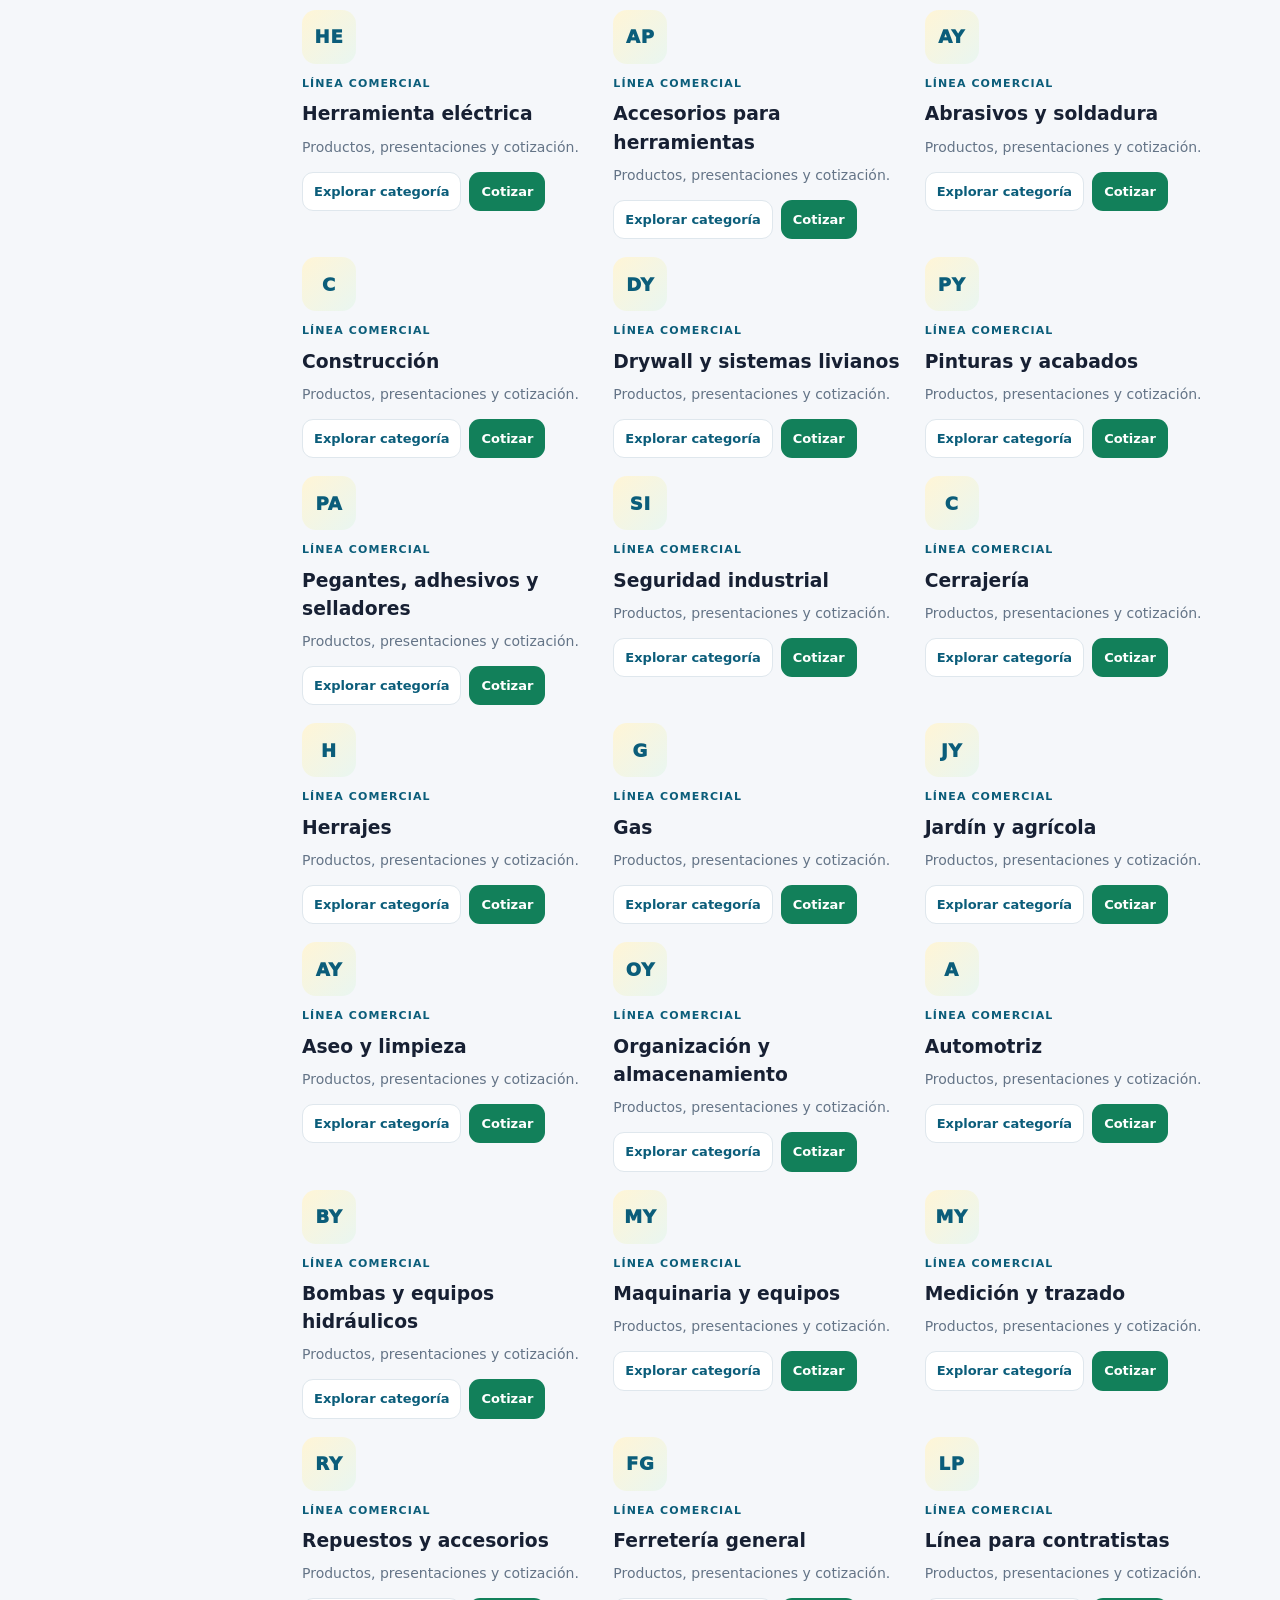
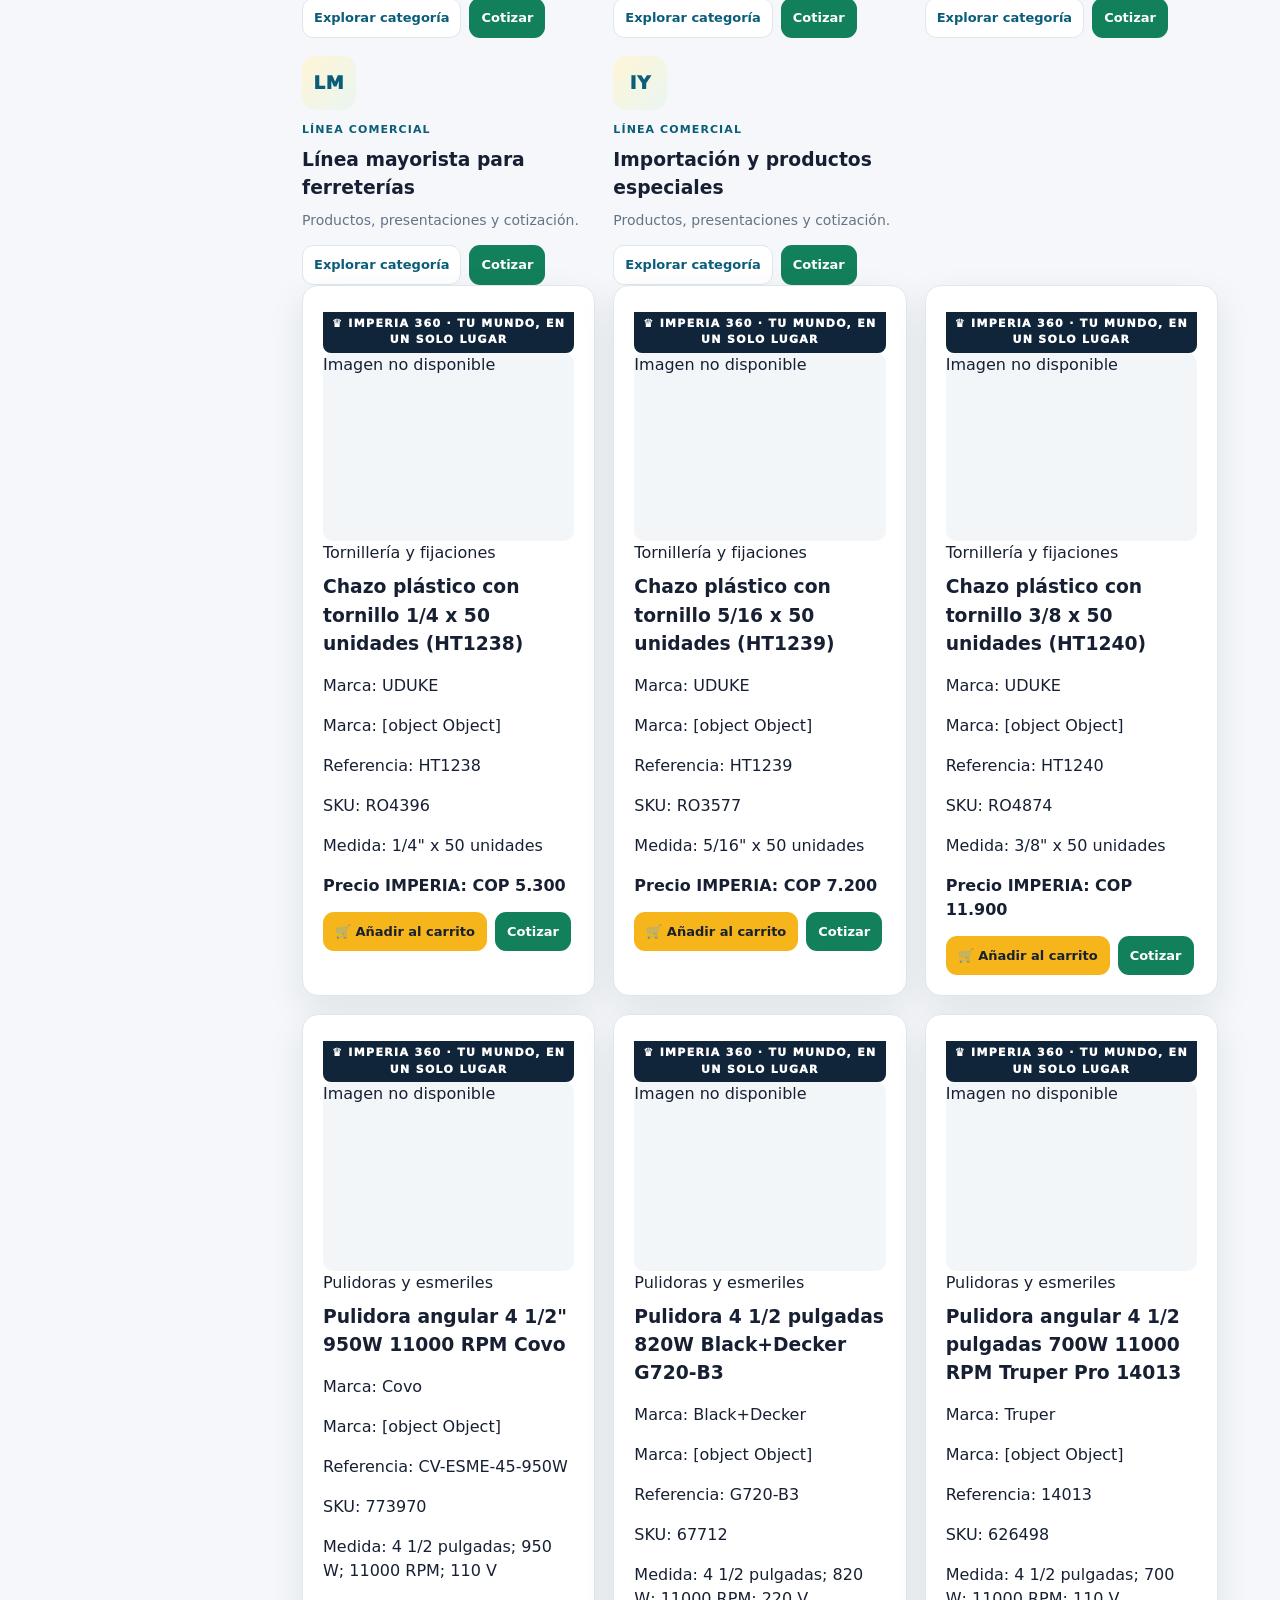
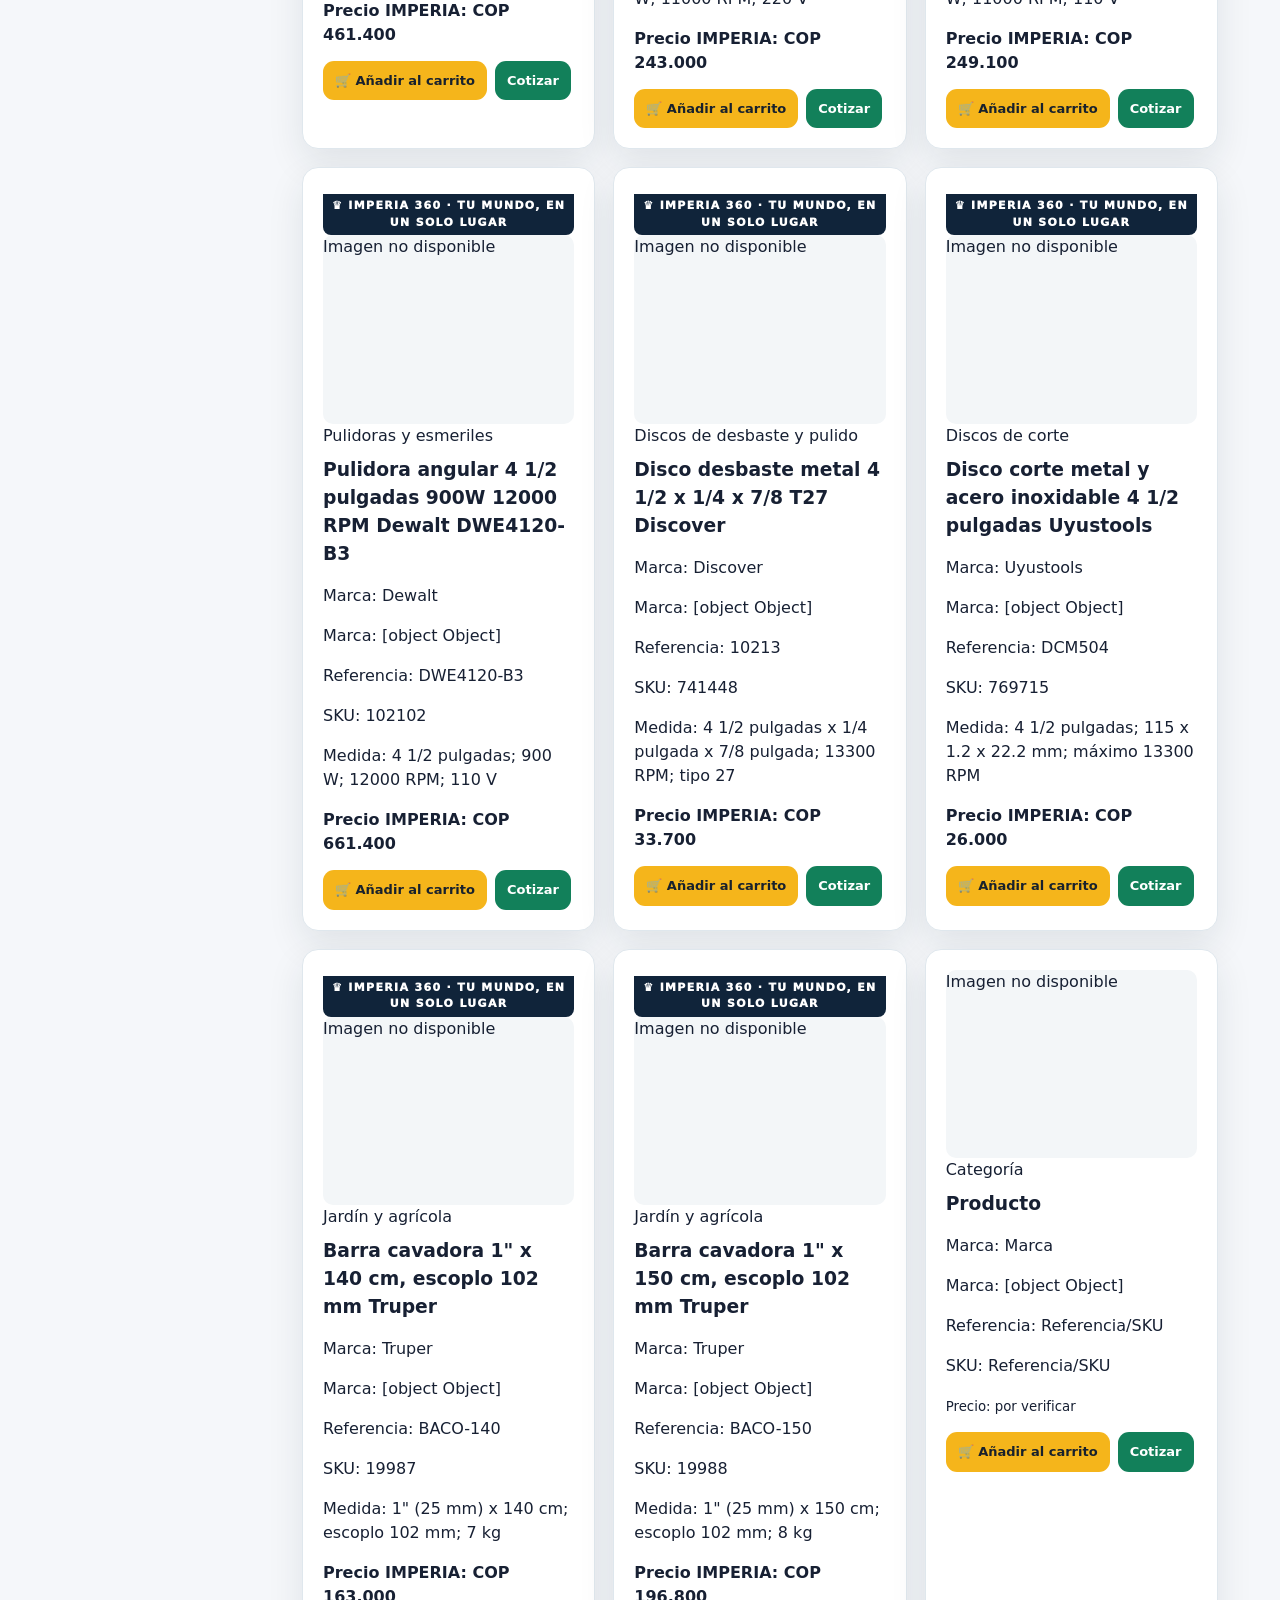
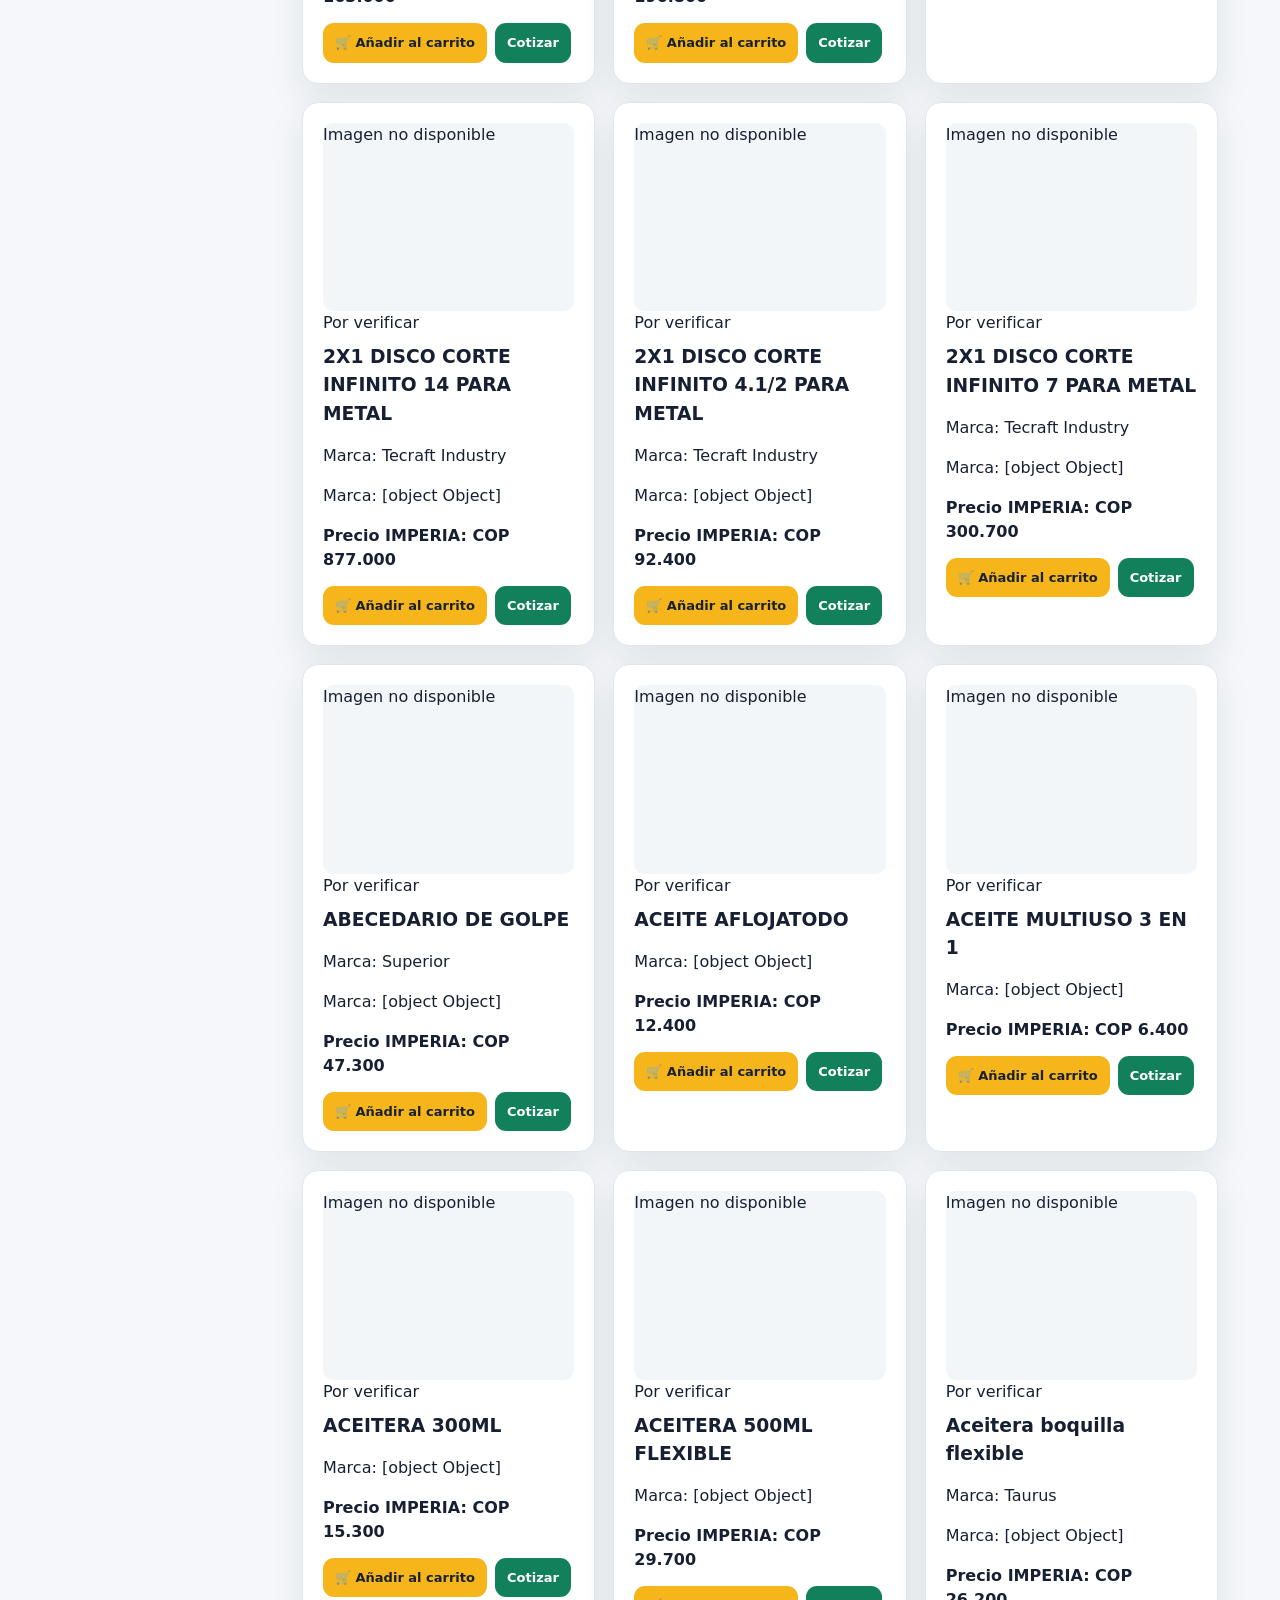
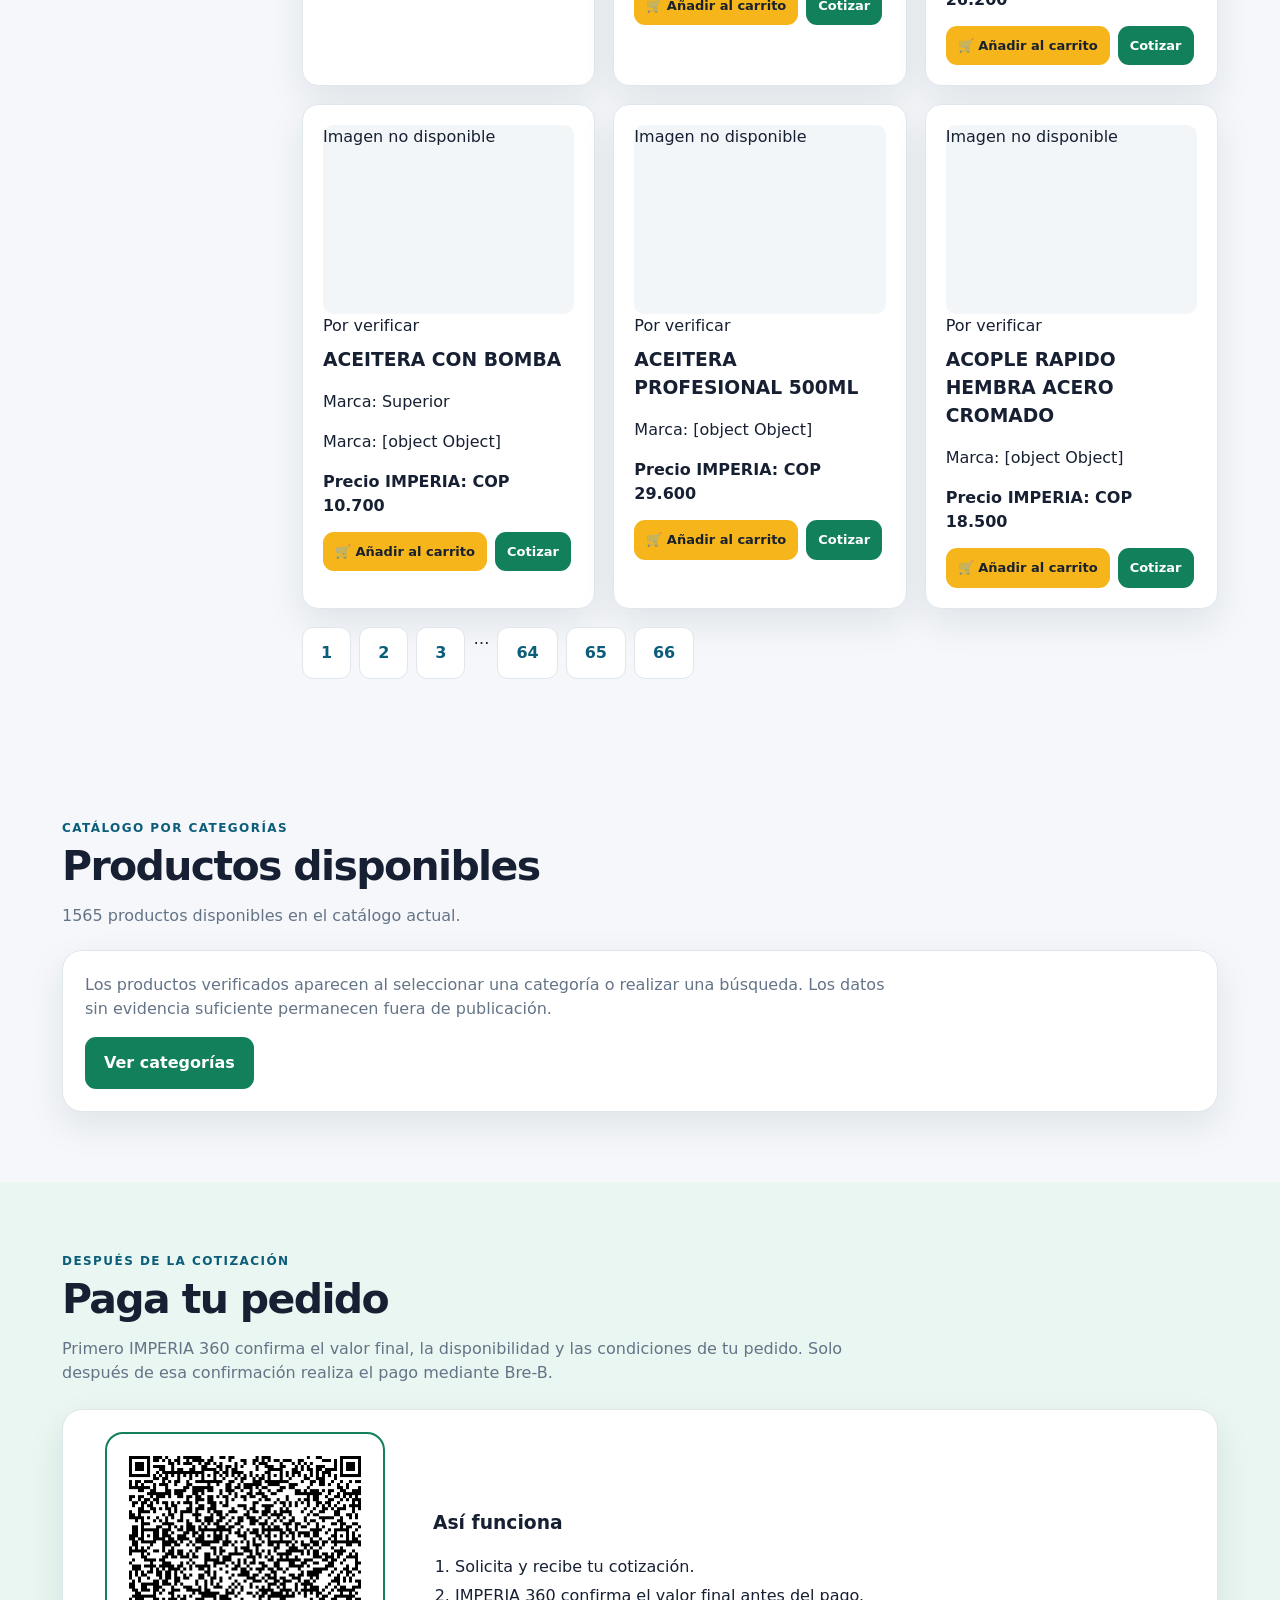
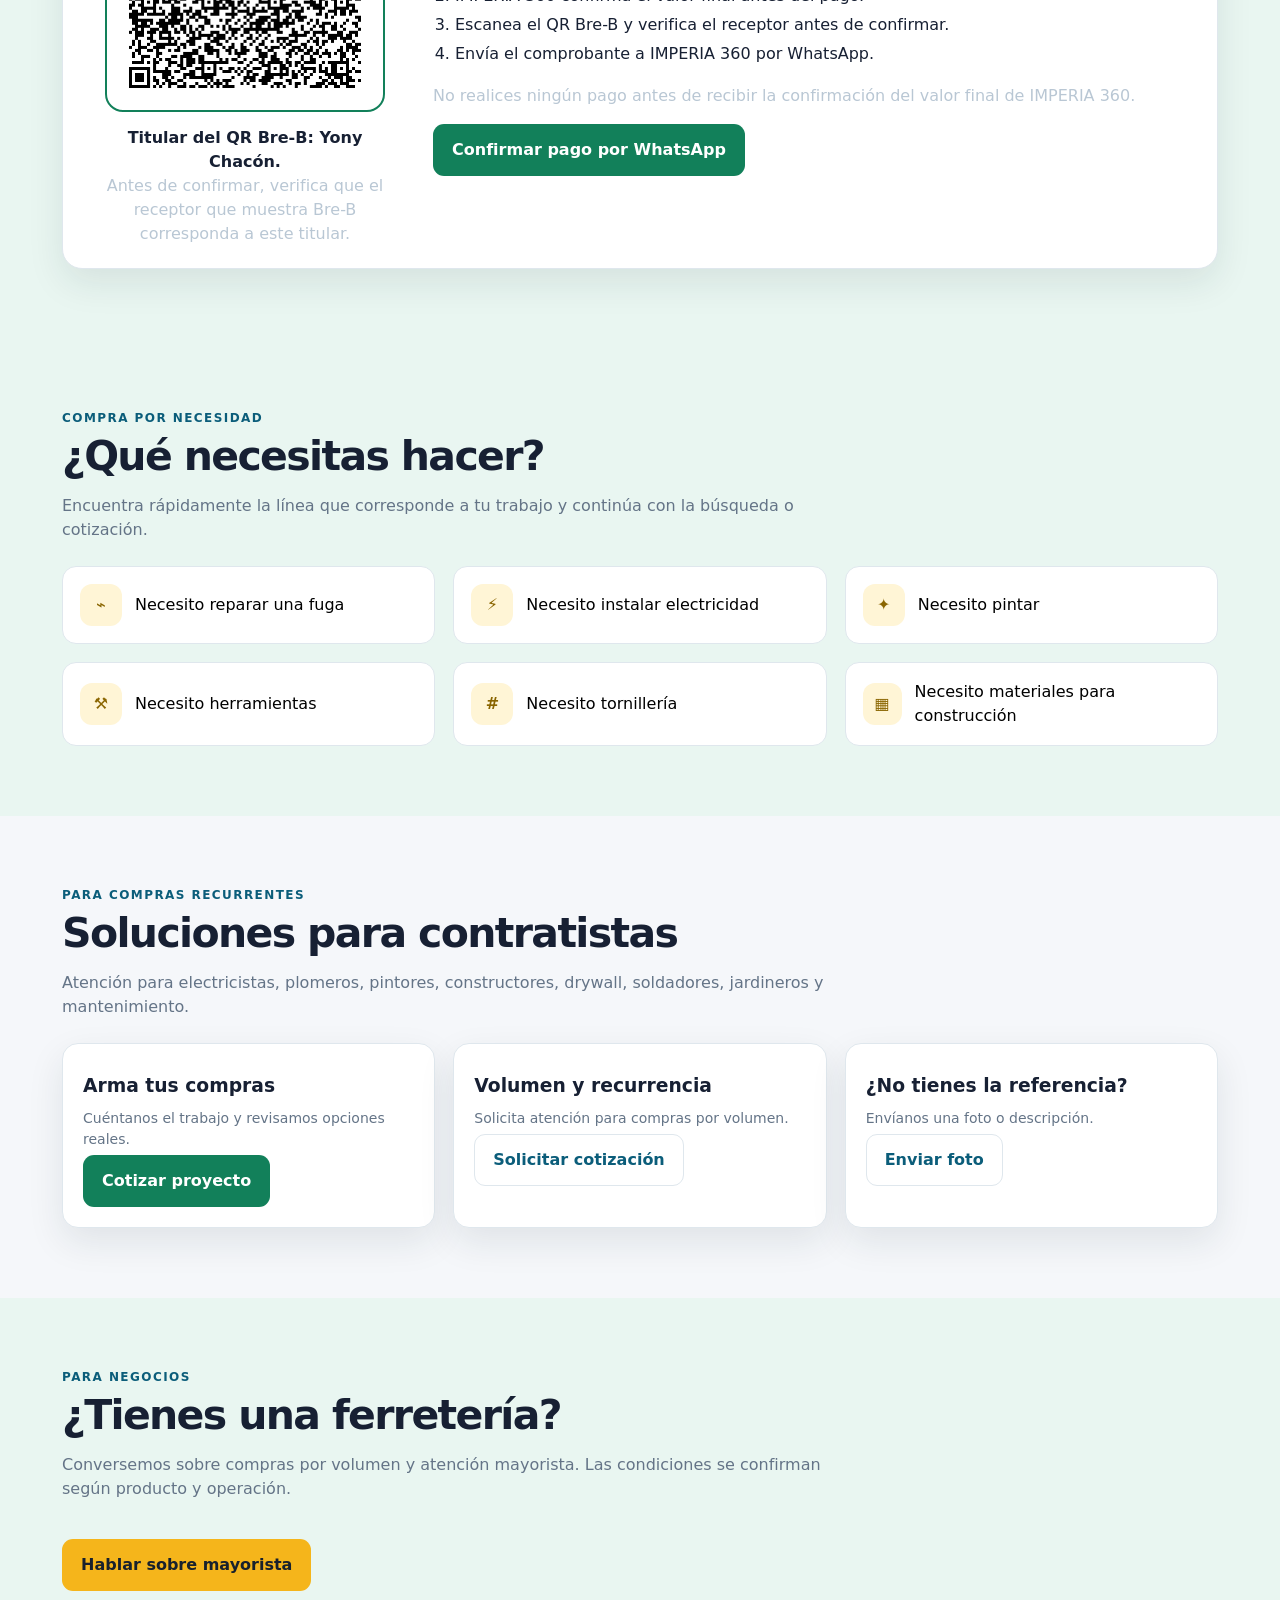
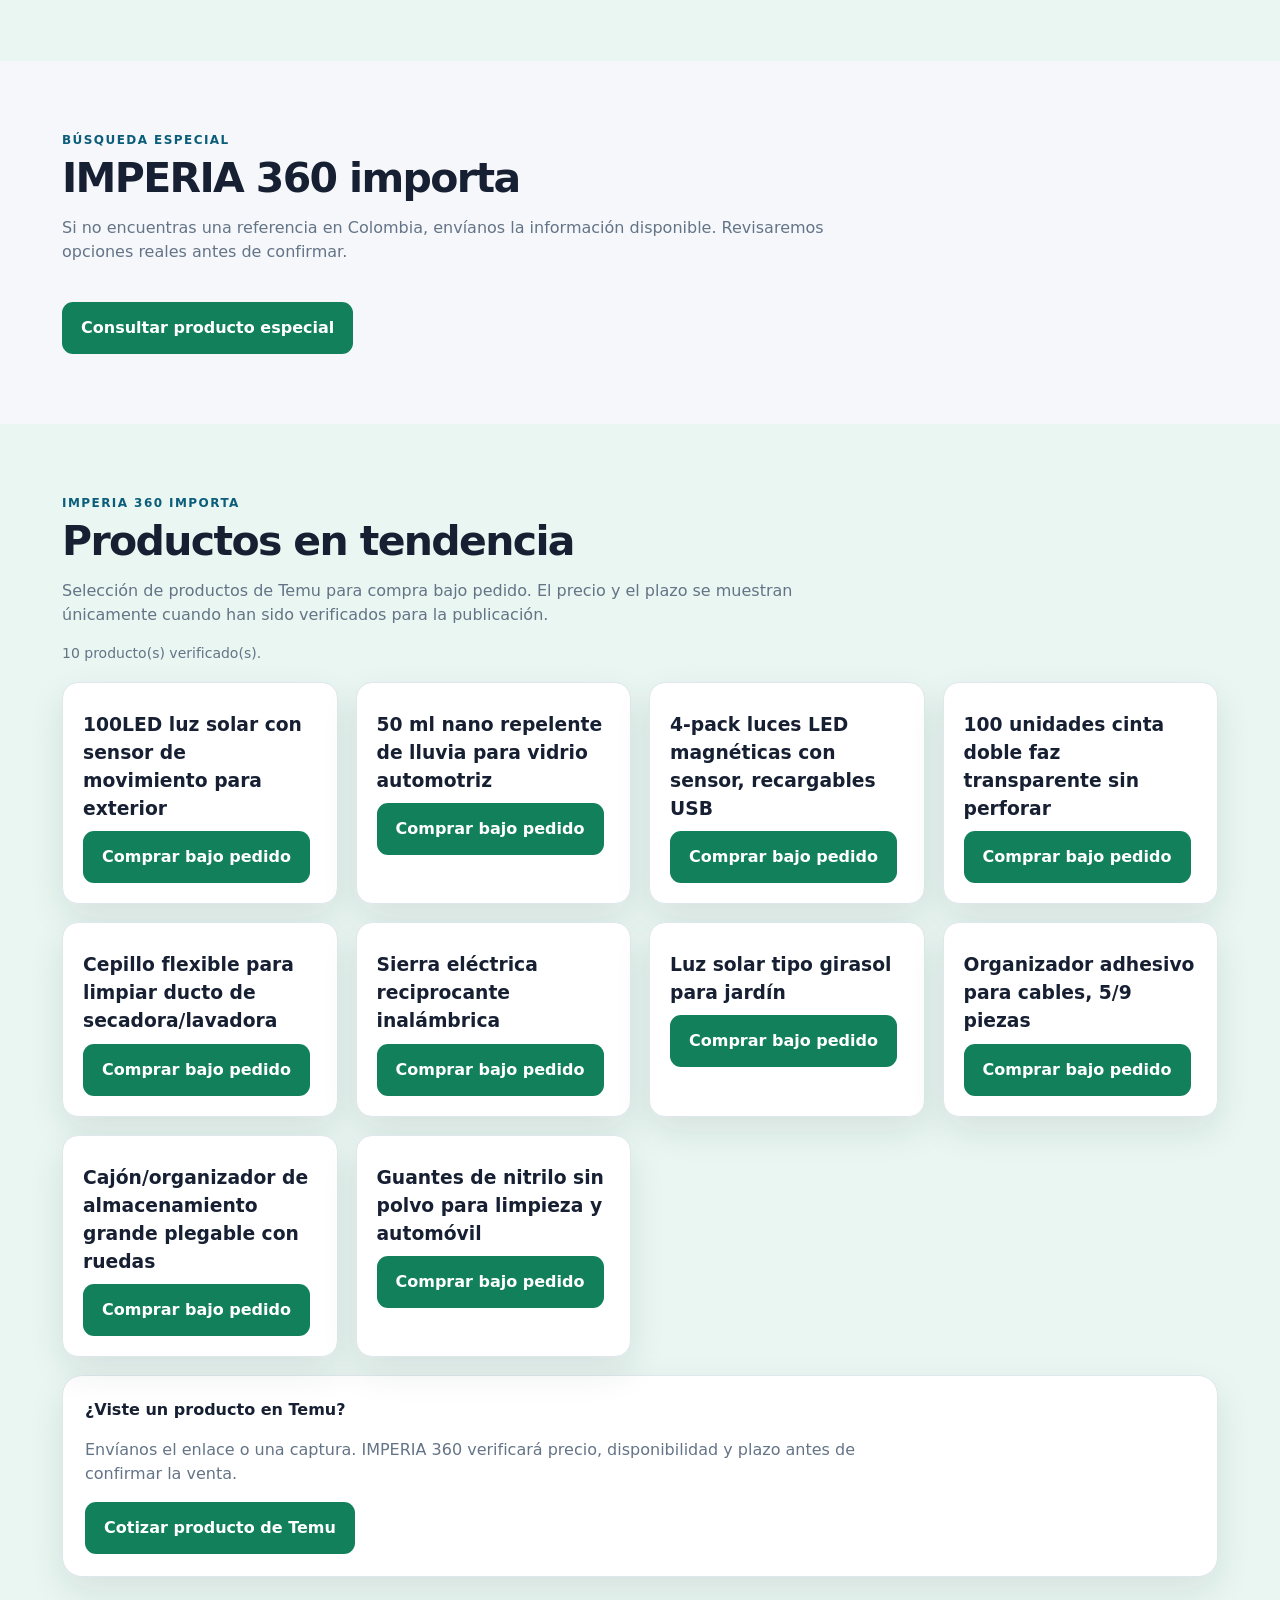
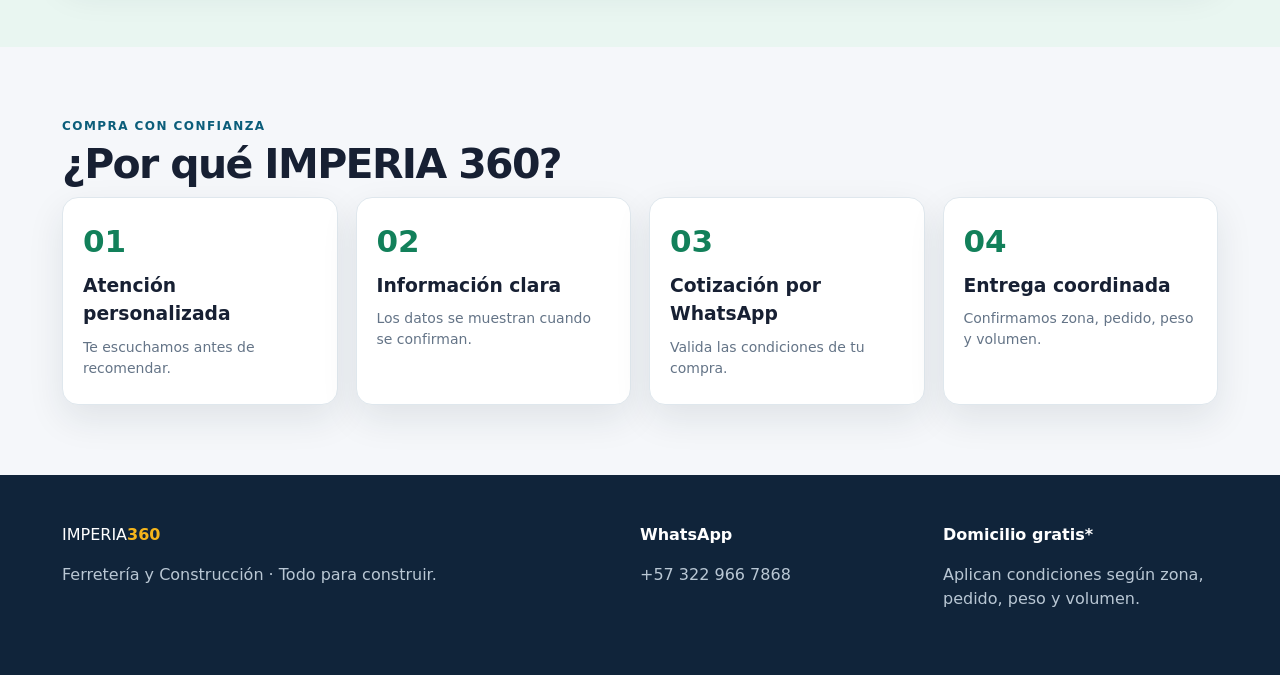
==== commit 8df5ffd6: "feat: add visible 360 motion to IMPERIA logo" ====
--- a/index.html
+++ b/index.html
@@ -19,7 +19,7 @@
 {"@context":"https://schema.org","@type":"HardwareStore","name":"IMPERIA 360","url":"https://imperia360.github.io/Imperia360/","telephone":"+57 322 966 7868","description":"Ferretería y construcción con productos, referencias y cotizaciones.","areaServed":{"@type":"City","name":"Bogotá"},"sameAs":[]}
 </script>
 <style>
-:root{--navy:#10243a;--blue:#0b5d7a;--gold:#f5b51b;--green:#12805a;--bg:#f5f7fa;--card:#fff;--text:#172033;--muted:#647487;--line:#dfe7ed;--shadow:0 14px 36px #12263a18}*{box-sizing:border-box}html{scroll-behavior:smooth}body{margin:0;background:var(--bg);color:var(--text);font:16px/1.5 Inter,system-ui,Arial,sans-serif}body.menu-open{overflow:hidden}a{text-decoration:none;color:inherit}button,input{font:inherit}.wrap{max-width:1200px;margin:auto;padding:0 22px}.logo{display:flex;align-items:center;min-width:250px}.logo img{display:block;width:250px;height:auto;max-height:58px}.logo-fallback{font-size:25px;font-weight:950;letter-spacing:-.05em}.logo-fallback b{color:var(--gold)}.logo b{color:var(--gold)}.btn{display:inline-flex;align-items:center;justify-content:center;border:1px solid transparent;border-radius:11px;padding:13px 18px;font-weight:850;cursor:pointer;transition:.2s}.btn:hover{transform:translateY(-2px);box-shadow:0 9px 20px #12263a2b}.gold{background:var(--gold);color:#18212d}.green{background:var(--green);color:#fff}.outline{background:transparent;border-color:#ffffff70;color:#fff}.light{background:#fff;border-color:var(--line);color:var(--blue)}header{position:sticky;top:0;z-index:30;background:#10243af7;color:#fff;box-shadow:0 5px 20px #0002}.nav{min-height:76px;display:flex;align-items:center;gap:24px}.links{display:flex;gap:19px;margin-left:auto;font-size:14px;font-weight:800}.links a{padding:27px 0;border-bottom:3px solid transparent}.links a:hover{color:var(--gold);border-color:var(--gold)}.menu-toggle{display:none;margin-left:auto;border:1px solid #fff6;background:transparent;color:#fff;border-radius:9px;padding:10px}.mobile-actions{display:none}.hero{position:relative;overflow:hidden;background:linear-gradient(120deg,var(--navy),#145c68 66%,#177b73);color:#fff;padding:78px 0 86px}.hero:after{content:"";position:absolute;width:430px;height:430px;border:65px solid #ffffff12;border-radius:50%;right:-160px;top:-180px}.hero-content{position:relative;z-index:1;max-width:920px}.eyebrow,.kicker{font-size:12px;font-weight:900;letter-spacing:.12em;text-transform:uppercase}.eyebrow{color:#ffe7a2}.hero h1{font-size:clamp(42px,6.5vw,78px);line-height:.98;letter-spacing:-.06em;max-width:850px;margin:16px 0 20px}.hero p{font-size:clamp(17px,2vw,21px);color:#e7f0f3;max-width:760px}.hero-search,.catalog-search{display:flex;gap:10px}.hero-search{max-width:980px;background:#fff;border-radius:15px;padding:8px;margin-top:30px;flex-wrap:wrap}.image-search-btn{white-space:nowrap}.image-search-status{font-size:13px;color:#e7f0f3;margin-top:8px;min-height:20px}.hero-search input,.catalog-search input{min-width:0;flex:1;border:0;outline:0;padding:13px 14px}.quick-links,.hero-actions{display:flex;flex-wrap:wrap;gap:10px;margin-top:18px}.quick-links button{border:1px solid #fff5;background:#ffffff12;color:#fff;border-radius:999px;padding:8px 12px;cursor:pointer}section{padding:70px 0}.section-head{display:flex;justify-content:space-between;align-items:end;gap:24px;margin-bottom:25px}.kicker{color:var(--blue);margin:0 0 8px}h2{font-size:clamp(29px,4vw,41px);line-height:1.05;letter-spacing:-.04em;margin:0 0 11px}h3{margin:8px 0}.lead{color:var(--muted);max-width:800px}.benefits,.grid,.placeholder-grid,.service-grid,.steps,.needs-grid{display:grid;gap:18px}.benefits{grid-template-columns:repeat(4,1fr);margin-top:-32px;position:relative;z-index:2}.benefit,.card,.service,.step{background:var(--card);border:1px solid var(--line);border-radius:16px;padding:20px;box-shadow:var(--shadow)}.benefit-icon,.category-icon,.need-icon{width:42px;height:42px;display:grid;place-items:center;border-radius:12px;background:#fff5d6;color:#8a6500;font-weight:900}.benefit p,.category-card p,.service p,.step p{color:var(--muted);font-size:14px;margin:5px 0}.catalog-box{background:#fff;border:1px solid var(--line);border-radius:20px;padding:22px;box-shadow:var(--shadow)}.catalog-search input{border:1px solid #cbd6df;border-radius:10px}.status{font-size:14px;color:var(--muted);margin-top:12px}.catalog-layout{display:grid;grid-template-columns:220px 1fr;gap:20px;margin-top:22px}.filters{background:#fff;border:1px solid var(--line);border-radius:15px;padding:18px;height:max-content}.filters h3{margin-top:0}.filter-empty{color:var(--muted);font-size:14px}.grid{grid-template-columns:repeat(auto-fit,minmax(220px,1fr))}.category-card{min-height:174px;transition:.22s}.category-visual{width:54px;height:54px;display:grid;place-items:center;border-radius:14px;background:linear-gradient(135deg,#fff5d6,#e9f6f1);color:var(--blue);font-size:18px;font-weight:950;letter-spacing:.04em}.category-actions{display:flex;flex-wrap:wrap;gap:8px;margin-top:14px}.category-actions .btn{padding:9px 11px;font-size:13px}.category-card:hover{transform:translateY(-5px)}.num{font-size:11px;color:var(--blue);font-weight:900;letter-spacing:.1em;margin-top:12px}.pill{display:inline-block;margin-top:14px;padding:6px 10px;border-radius:999px;background:#e9f6f1;color:var(--green);font-size:12px;font-weight:850}.empty{border:1px dashed #aebdca;border-radius:18px;background:linear-gradient(135deg,#fff,#f0f5f7);padding:38px;text-align:center;color:var(--muted)}.empty strong{display:block;color:var(--text);font-size:19px;margin-bottom:7px}.placeholder-grid{grid-template-columns:repeat(3,1fr)}.service-grid{grid-template-columns:repeat(3,1fr)}.needs-grid{grid-template-columns:repeat(3,1fr)}.need{display:flex;align-items:center;gap:13px;background:#fff;border:1px solid var(--line);border-radius:14px;padding:17px;text-align:left;cursor:pointer}.need:hover{border-color:var(--gold);transform:translateY(-2px)}.steps{grid-template-columns:repeat(4,1fr)}.step strong{color:var(--green);font-size:31px}.band{background:#e9f6f1}.product-image{width:100%;aspect-ratio:4/3;object-fit:contain;background:#f3f6f8;border-radius:10px}.product-image-wrap{position:relative;overflow:hidden}.imperia-image-brand{margin-top:6px;padding:4px 8px;text-align:center;font-size:11px;font-weight:950;letter-spacing:.12em;color:#fff;background:#10243a;border-radius:0 0 8px 8px}footer{background:var(--navy);color:#fff;padding:48px 0}.footergrid{display:grid;grid-template-columns:2fr 1fr 1fr;gap:28px}.muted{color:#b9c7d4}.wa{position:fixed;right:18px;bottom:18px;z-index:20;background:#25d366;color:#fff;padding:14px 18px;border-radius:50px;font-weight:900;box-shadow:0 8px 25px #0004}@media(max-width:950px){.nav-whatsapp{display:none}.menu-toggle{display:block}.links{position:fixed;display:none;inset:76px 0 auto;background:var(--navy);padding:12px 22px 24px;flex-direction:column;gap:0}.links.open{display:flex}.links a{padding:15px 0;border-bottom:1px solid #ffffff1b}.mobile-actions{display:block;padding-top:13px}.mobile-actions .btn{width:100%}.benefits{grid-template-columns:repeat(2,1fr)}.catalog-layout{grid-template-columns:1fr}.steps{grid-template-columns:repeat(2,1fr)}}@media(max-width:650px){.wrap{padding:0 16px}.hero{padding:58px 0 65px}.hero h1{font-size:45px}.hero-search,.catalog-search,.hero-actions{flex-direction:column}.hero-search .btn,.catalog-search .btn,.hero-actions .btn{width:100%}.benefits,.placeholder-grid,.service-grid,.needs-grid,.steps,.footergrid{grid-template-columns:1fr}.section-head{display:block}.wa{right:12px;bottom:12px}}
+:root{--navy:#10243a;--blue:#0b5d7a;--gold:#f5b51b;--green:#12805a;--bg:#f5f7fa;--card:#fff;--text:#172033;--muted:#647487;--line:#dfe7ed;--shadow:0 14px 36px #12263a18}*{box-sizing:border-box}html{scroll-behavior:smooth}body{margin:0;background:var(--bg);color:var(--text);font:16px/1.5 Inter,system-ui,Arial,sans-serif}body.menu-open{overflow:hidden}a{text-decoration:none;color:inherit}button,input{font:inherit}.wrap{max-width:1200px;margin:auto;padding:0 22px}.logo{display:flex;align-items:center;min-width:250px}.logo img{display:block;width:250px;height:auto;max-height:58px;transform-origin:center;animation:imperia360Spin 8s ease-in-out infinite;will-change:transform}@keyframes imperia360Spin{0%,72%{transform:rotateY(0deg) scale(1)}82%{transform:rotateY(180deg) scale(1.03)}92%,100%{transform:rotateY(360deg) scale(1)}}@media (prefers-reduced-motion:reduce){.logo img{animation:none}}.logo-fallback{font-size:25px;font-weight:950;letter-spacing:-.05em}.logo-fallback b{color:var(--gold)}.logo b{color:var(--gold)}.btn{display:inline-flex;align-items:center;justify-content:center;border:1px solid transparent;border-radius:11px;padding:13px 18px;font-weight:850;cursor:pointer;transition:.2s}.btn:hover{transform:translateY(-2px);box-shadow:0 9px 20px #12263a2b}.gold{background:var(--gold);color:#18212d}.green{background:var(--green);color:#fff}.outline{background:transparent;border-color:#ffffff70;color:#fff}.light{background:#fff;border-color:var(--line);color:var(--blue)}header{position:sticky;top:0;z-index:30;background:#10243af7;color:#fff;box-shadow:0 5px 20px #0002}.nav{min-height:76px;display:flex;align-items:center;gap:24px}.links{display:flex;gap:19px;margin-left:auto;font-size:14px;font-weight:800}.links a{padding:27px 0;border-bottom:3px solid transparent}.links a:hover{color:var(--gold);border-color:var(--gold)}.menu-toggle{display:none;margin-left:auto;border:1px solid #fff6;background:transparent;color:#fff;border-radius:9px;padding:10px}.mobile-actions{display:none}.hero{position:relative;overflow:hidden;background:linear-gradient(120deg,var(--navy),#145c68 66%,#177b73);color:#fff;padding:78px 0 86px}.hero:after{content:"";position:absolute;width:430px;height:430px;border:65px solid #ffffff12;border-radius:50%;right:-160px;top:-180px}.hero-content{position:relative;z-index:1;max-width:920px}.eyebrow,.kicker{font-size:12px;font-weight:900;letter-spacing:.12em;text-transform:uppercase}.eyebrow{color:#ffe7a2}.hero h1{font-size:clamp(42px,6.5vw,78px);line-height:.98;letter-spacing:-.06em;max-width:850px;margin:16px 0 20px}.hero p{font-size:clamp(17px,2vw,21px);color:#e7f0f3;max-width:760px}.hero-search,.catalog-search{display:flex;gap:10px}.hero-search{max-width:980px;background:#fff;border-radius:15px;padding:8px;margin-top:30px;flex-wrap:wrap}.image-search-btn{white-space:nowrap}.image-search-status{font-size:13px;color:#e7f0f3;margin-top:8px;min-height:20px}.hero-search input,.catalog-search input{min-width:0;flex:1;border:0;outline:0;padding:13px 14px}.quick-links,.hero-actions{display:flex;flex-wrap:wrap;gap:10px;margin-top:18px}.quick-links button{border:1px solid #fff5;background:#ffffff12;color:#fff;border-radius:999px;padding:8px 12px;cursor:pointer}section{padding:70px 0}.section-head{display:flex;justify-content:space-between;align-items:end;gap:24px;margin-bottom:25px}.kicker{color:var(--blue);margin:0 0 8px}h2{font-size:clamp(29px,4vw,41px);line-height:1.05;letter-spacing:-.04em;margin:0 0 11px}h3{margin:8px 0}.lead{color:var(--muted);max-width:800px}.benefits,.grid,.placeholder-grid,.service-grid,.steps,.needs-grid{display:grid;gap:18px}.benefits{grid-template-columns:repeat(4,1fr);margin-top:-32px;position:relative;z-index:2}.benefit,.card,.service,.step{background:var(--card);border:1px solid var(--line);border-radius:16px;padding:20px;box-shadow:var(--shadow)}.benefit-icon,.category-icon,.need-icon{width:42px;height:42px;display:grid;place-items:center;border-radius:12px;background:#fff5d6;color:#8a6500;font-weight:900}.benefit p,.category-card p,.service p,.step p{color:var(--muted);font-size:14px;margin:5px 0}.catalog-box{background:#fff;border:1px solid var(--line);border-radius:20px;padding:22px;box-shadow:var(--shadow)}.catalog-search input{border:1px solid #cbd6df;border-radius:10px}.status{font-size:14px;color:var(--muted);margin-top:12px}.catalog-layout{display:grid;grid-template-columns:220px 1fr;gap:20px;margin-top:22px}.filters{background:#fff;border:1px solid var(--line);border-radius:15px;padding:18px;height:max-content}.filters h3{margin-top:0}.filter-empty{color:var(--muted);font-size:14px}.grid{grid-template-columns:repeat(auto-fit,minmax(220px,1fr))}.category-card{min-height:174px;transition:.22s}.category-visual{width:54px;height:54px;display:grid;place-items:center;border-radius:14px;background:linear-gradient(135deg,#fff5d6,#e9f6f1);color:var(--blue);font-size:18px;font-weight:950;letter-spacing:.04em}.category-actions{display:flex;flex-wrap:wrap;gap:8px;margin-top:14px}.category-actions .btn{padding:9px 11px;font-size:13px}.category-card:hover{transform:translateY(-5px)}.num{font-size:11px;color:var(--blue);font-weight:900;letter-spacing:.1em;margin-top:12px}.pill{display:inline-block;margin-top:14px;padding:6px 10px;border-radius:999px;background:#e9f6f1;color:var(--green);font-size:12px;font-weight:850}.empty{border:1px dashed #aebdca;border-radius:18px;background:linear-gradient(135deg,#fff,#f0f5f7);padding:38px;text-align:center;color:var(--muted)}.empty strong{display:block;color:var(--text);font-size:19px;margin-bottom:7px}.placeholder-grid{grid-template-columns:repeat(3,1fr)}.service-grid{grid-template-columns:repeat(3,1fr)}.needs-grid{grid-template-columns:repeat(3,1fr)}.need{display:flex;align-items:center;gap:13px;background:#fff;border:1px solid var(--line);border-radius:14px;padding:17px;text-align:left;cursor:pointer}.need:hover{border-color:var(--gold);transform:translateY(-2px)}.steps{grid-template-columns:repeat(4,1fr)}.step strong{color:var(--green);font-size:31px}.band{background:#e9f6f1}.product-image{width:100%;aspect-ratio:4/3;object-fit:contain;background:#f3f6f8;border-radius:10px}.product-image-wrap{position:relative;overflow:hidden}.imperia-image-brand{margin-top:6px;padding:4px 8px;text-align:center;font-size:11px;font-weight:950;letter-spacing:.12em;color:#fff;background:#10243a;border-radius:0 0 8px 8px}footer{background:var(--navy);color:#fff;padding:48px 0}.footergrid{display:grid;grid-template-columns:2fr 1fr 1fr;gap:28px}.muted{color:#b9c7d4}.wa{position:fixed;right:18px;bottom:18px;z-index:20;background:#25d366;color:#fff;padding:14px 18px;border-radius:50px;font-weight:900;box-shadow:0 8px 25px #0004}@media(max-width:950px){.nav-whatsapp{display:none}.menu-toggle{display:block}.links{position:fixed;display:none;inset:76px 0 auto;background:var(--navy);padding:12px 22px 24px;flex-direction:column;gap:0}.links.open{display:flex}.links a{padding:15px 0;border-bottom:1px solid #ffffff1b}.mobile-actions{display:block;padding-top:13px}.mobile-actions .btn{width:100%}.benefits{grid-template-columns:repeat(2,1fr)}.catalog-layout{grid-template-columns:1fr}.steps{grid-template-columns:repeat(2,1fr)}}@media(max-width:650px){.wrap{padding:0 16px}.hero{padding:58px 0 65px}.hero h1{font-size:45px}.hero-search,.catalog-search,.hero-actions{flex-direction:column}.hero-search .btn,.catalog-search .btn,.hero-actions .btn{width:100%}.benefits,.placeholder-grid,.service-grid,.needs-grid,.steps,.footergrid{grid-template-columns:1fr}.section-head{display:block}.wa{right:12px;bottom:12px}}
 .cart-fab{position:fixed;right:18px;bottom:76px;z-index:10000;border:0;border-radius:999px;background:var(--gold);color:#172033;font-weight:950;padding:13px 17px;box-shadow:0 10px 28px #0004;cursor:pointer}.cart-count{display:inline-grid;place-items:center;min-width:24px;height:24px;border-radius:999px;background:#10243a;color:#fff;margin-left:6px}.cart-panel{position:fixed;z-index:10001;right:16px;bottom:16px;width:min(440px,calc(100vw - 32px));max-height:78vh;overflow:auto;background:#fff;border:1px solid var(--line);border-radius:20px;box-shadow:0 24px 70px #0005;padding:20px;display:none}.cart-panel.open{display:block}.cart-head{display:flex;justify-content:space-between;align-items:center;gap:10px}.cart-row{display:grid;grid-template-columns:1fr auto;gap:10px;padding:12px 0;border-bottom:1px solid var(--line)}.cart-row small{display:block;color:var(--muted)}.cart-qty{display:flex;align-items:center;gap:6px}.cart-qty button{border:1px solid var(--line);background:#fff;border-radius:7px;width:30px;height:30px;cursor:pointer}.cart-empty{text-align:center;color:var(--muted);padding:24px 4px}.cart-note{font-size:12px;color:var(--muted);margin:10px 0}.cart-total{display:flex;justify-content:space-between;font-weight:950;font-size:18px;padding:14px 0}.product-actions{display:flex;flex-wrap:wrap;gap:8px;margin-top:14px}.product-actions .btn{padding:9px 11px;font-size:13px}@media(max-width:650px){.cart-fab{right:12px;bottom:72px}.cart-panel{right:8px;bottom:8px;width:calc(100vw - 16px)}}.imperia-hero-carousel{position:relative;margin-top:24px;border-radius:18px;overflow:hidden;background:#fff1;border:1px solid #ffffff25;min-height:190px}.imperia-carousel-track{display:flex;transition:transform .65s ease;will-change:transform}.imperia-carousel-slide{min-width:100%;height:230px;display:grid;grid-template-columns:38% 62%;align-items:center;background:linear-gradient(120deg,#ffffff12,#ffffff08);color:#fff}.imperia-carousel-slide img{width:100%;height:230px;object-fit:contain;background:#fff}.imperia-carousel-info{padding:20px 24px}.imperia-carousel-info strong{display:block;font-size:20px;line-height:1.15}.imperia-carousel-info small{display:block;margin-top:8px;color:#d9e8ec}.imperia-carousel-btn{position:absolute;top:50%;transform:translateY(-50%);border:1px solid #ffffff55;background:#10243acc;color:#fff;width:38px;height:38px;border-radius:50%;cursor:pointer;font-size:27px;z-index:2}.imperia-carousel-btn.prev{left:10px}.imperia-carousel-btn.next{right:10px}.imperia-carousel-dots{position:absolute;bottom:9px;left:0;right:0;text-align:center}.imperia-carousel-dots i{display:inline-block;width:7px;height:7px;border-radius:50%;background:#fff8;margin:0 3px}.imperia-carousel-dots i.active{background:var(--gold)}@media(max-width:650px){.imperia-carousel-slide{grid-template-columns:42% 58%;height:180px}.imperia-carousel-slide img{height:180px}.imperia-carousel-info{padding:12px}.imperia-carousel-info strong{font-size:15px}.imperia-carousel-info small{font-size:11px}}</style>
 <script>function loadScript(a){var b=document.getElementsByTagName("head")[0],c=document.createElement("script");c.type="text/javascript",c.src="https://tracker.metricool.com/resources/be.js",c.onreadystatechange=a,c.onload=a,b.appendChild(c)}loadScript(function(){beTracker.t({hash:"8592aa509357418b374c31b48154c059"})});</script></head>
 <body>
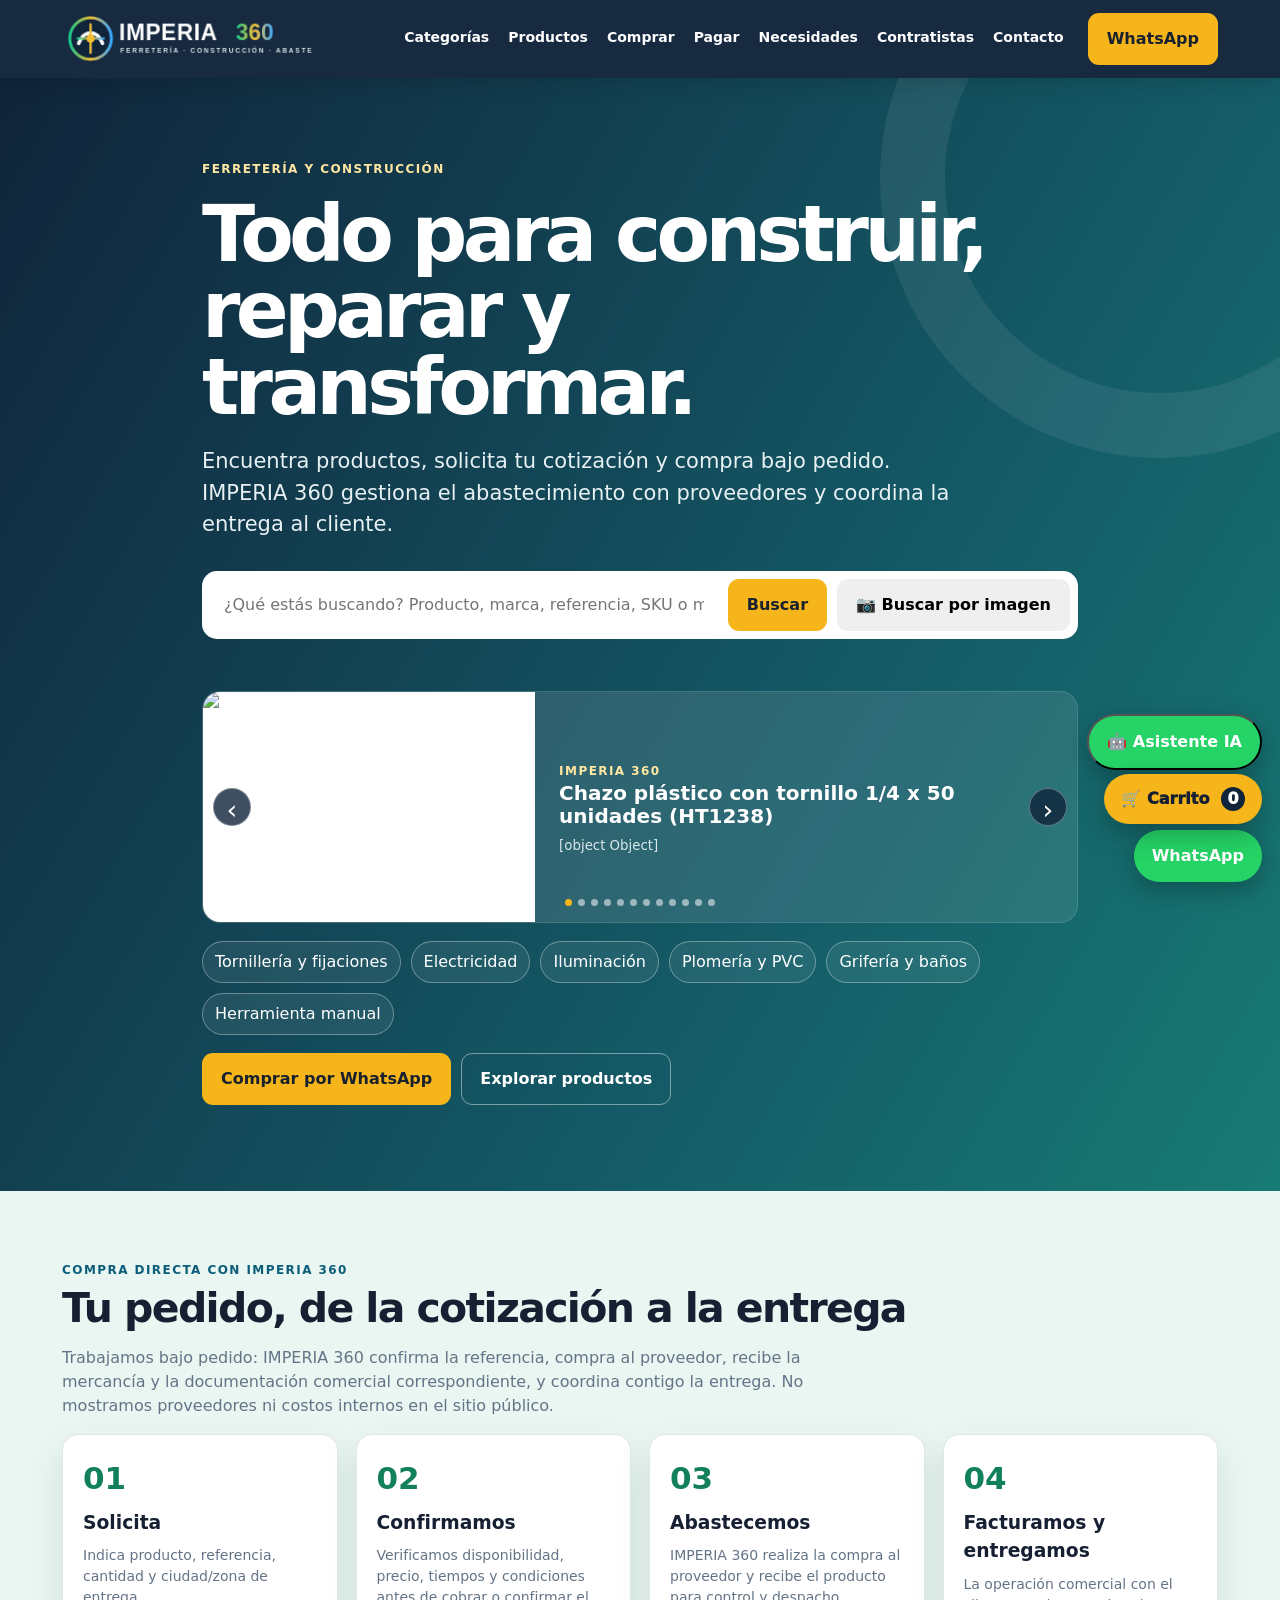
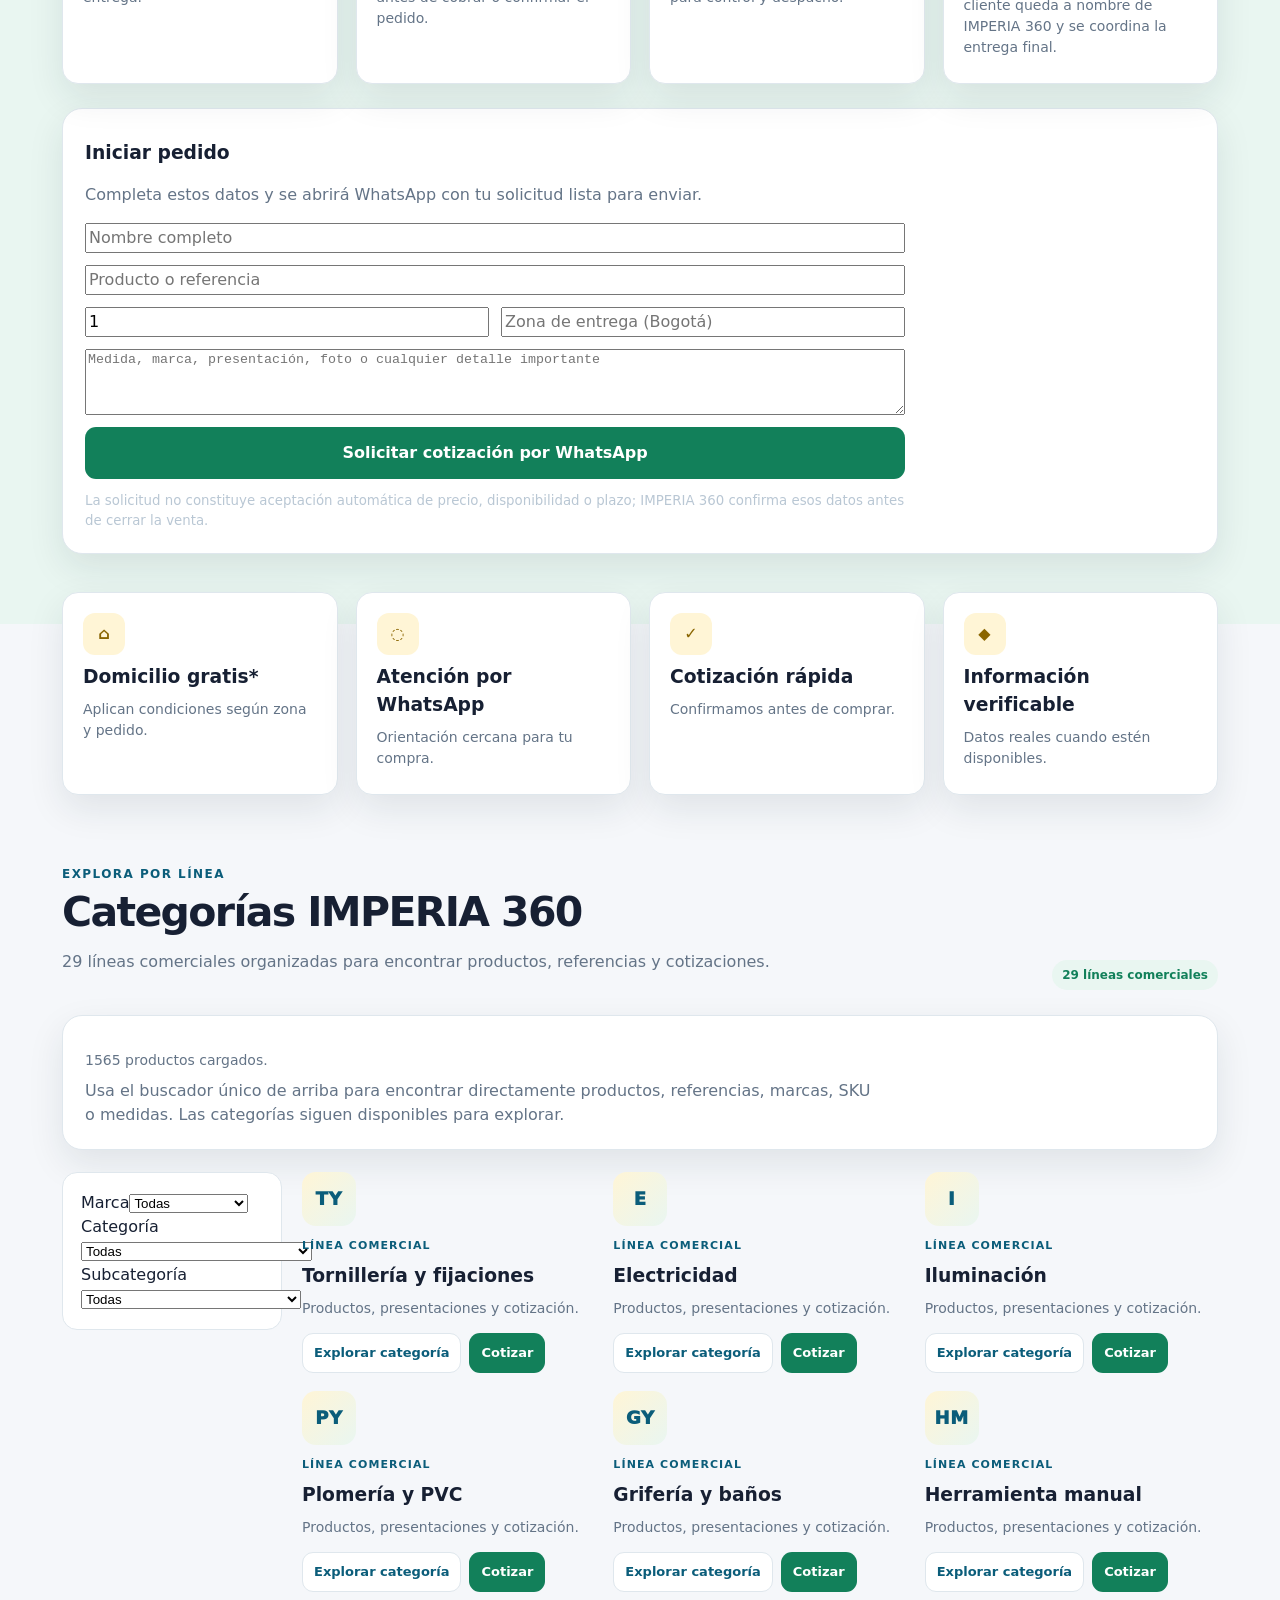
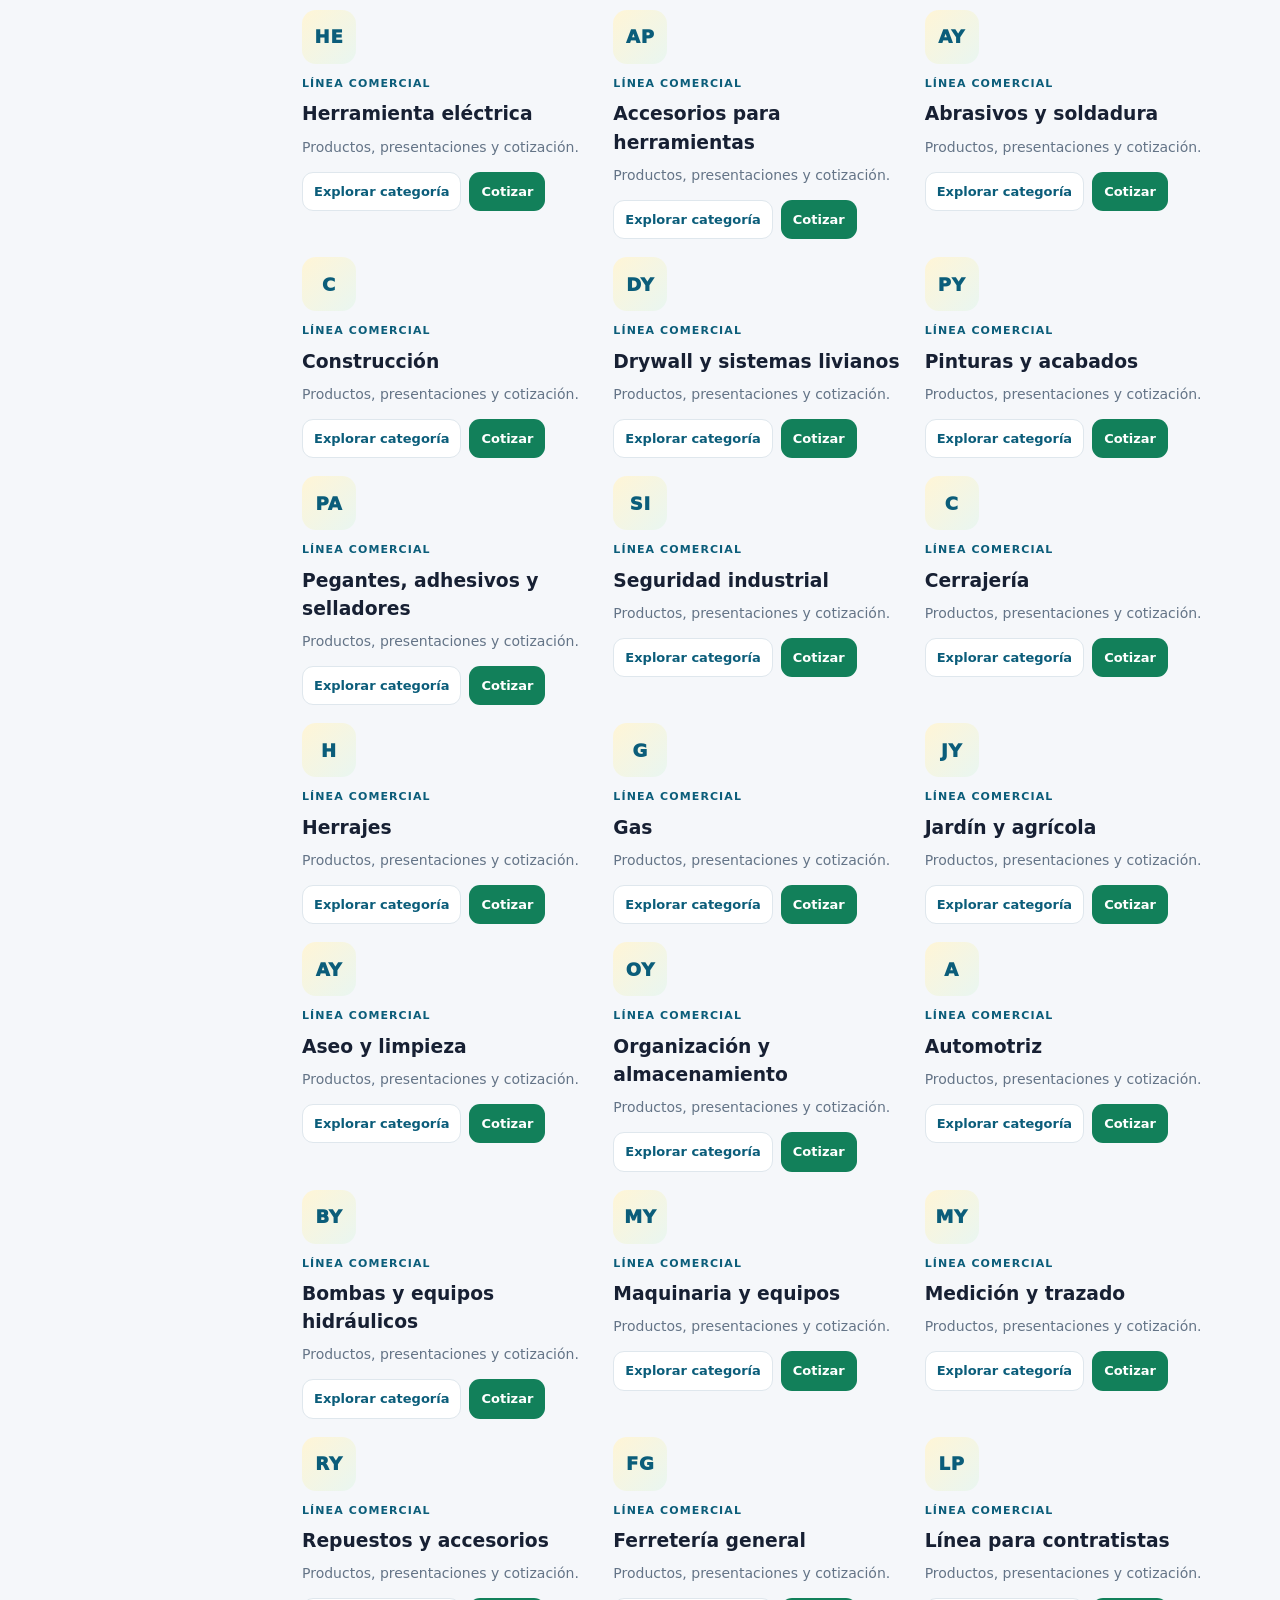
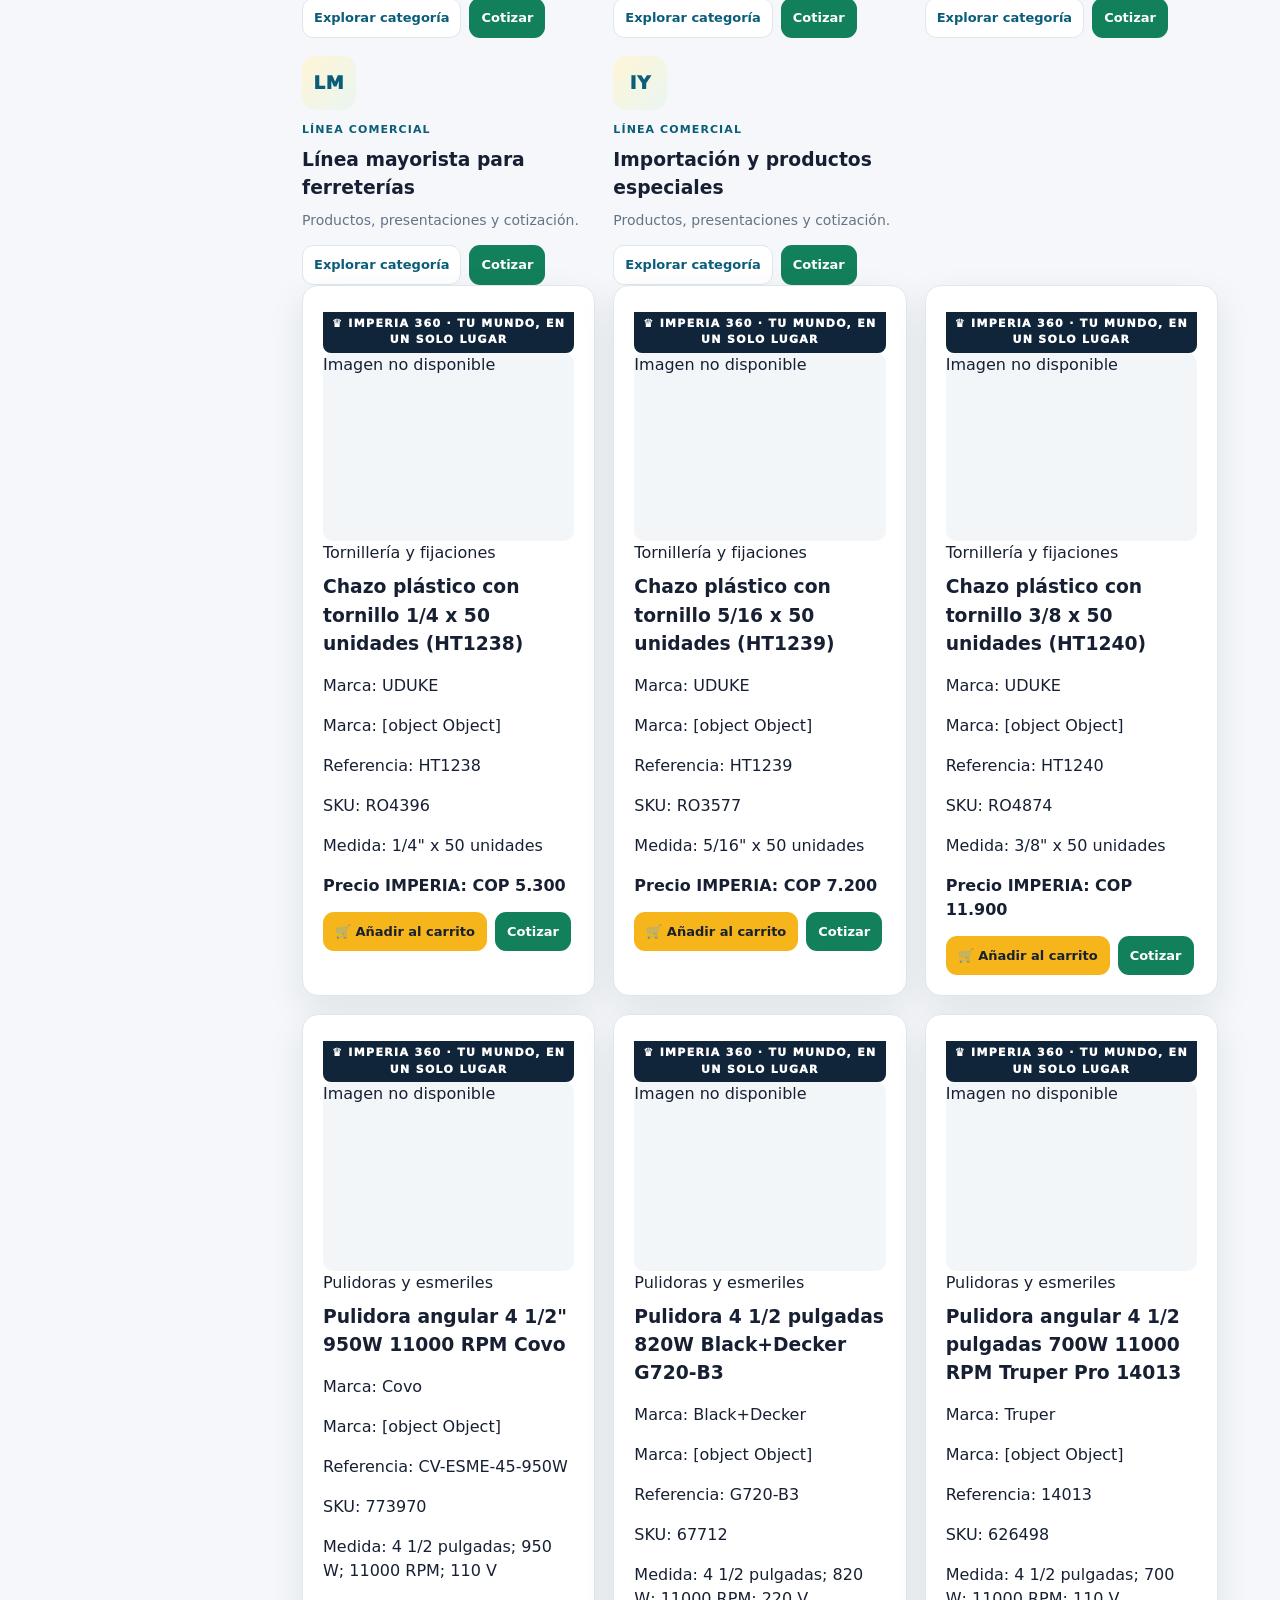
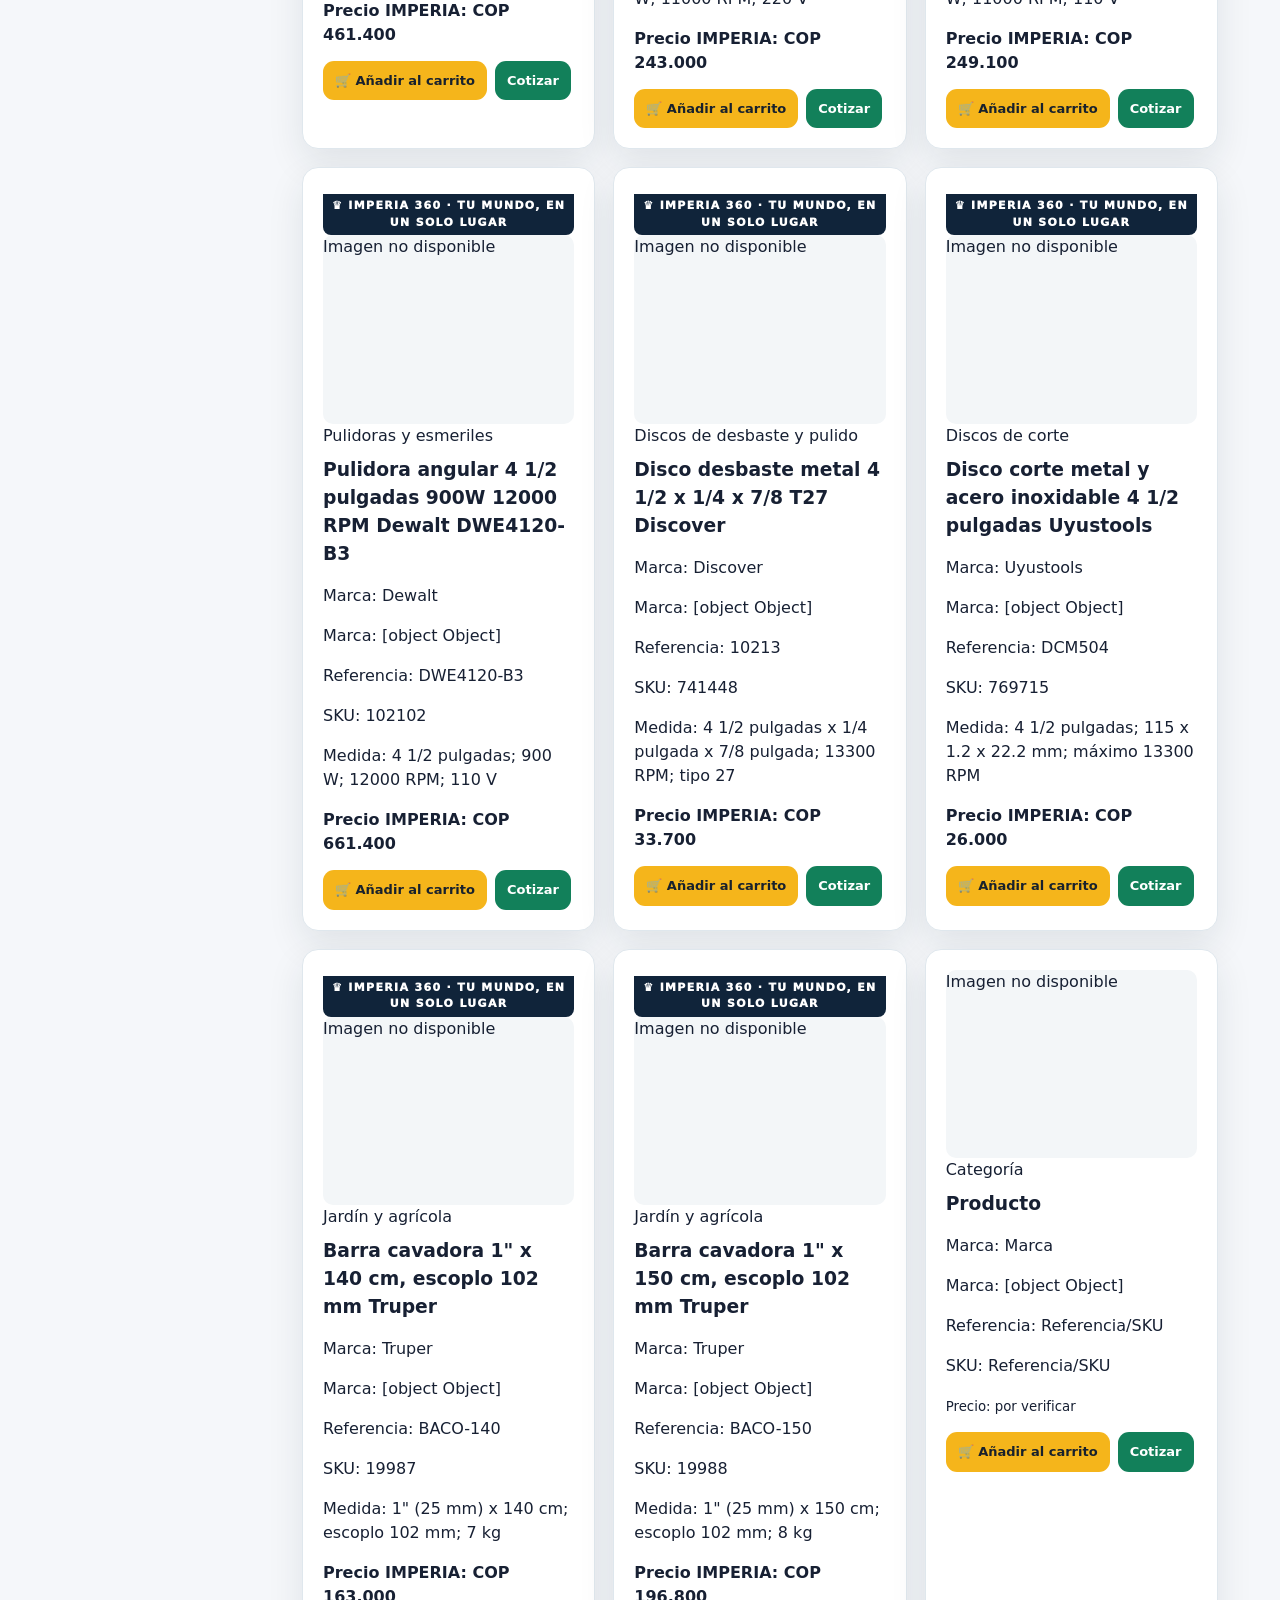
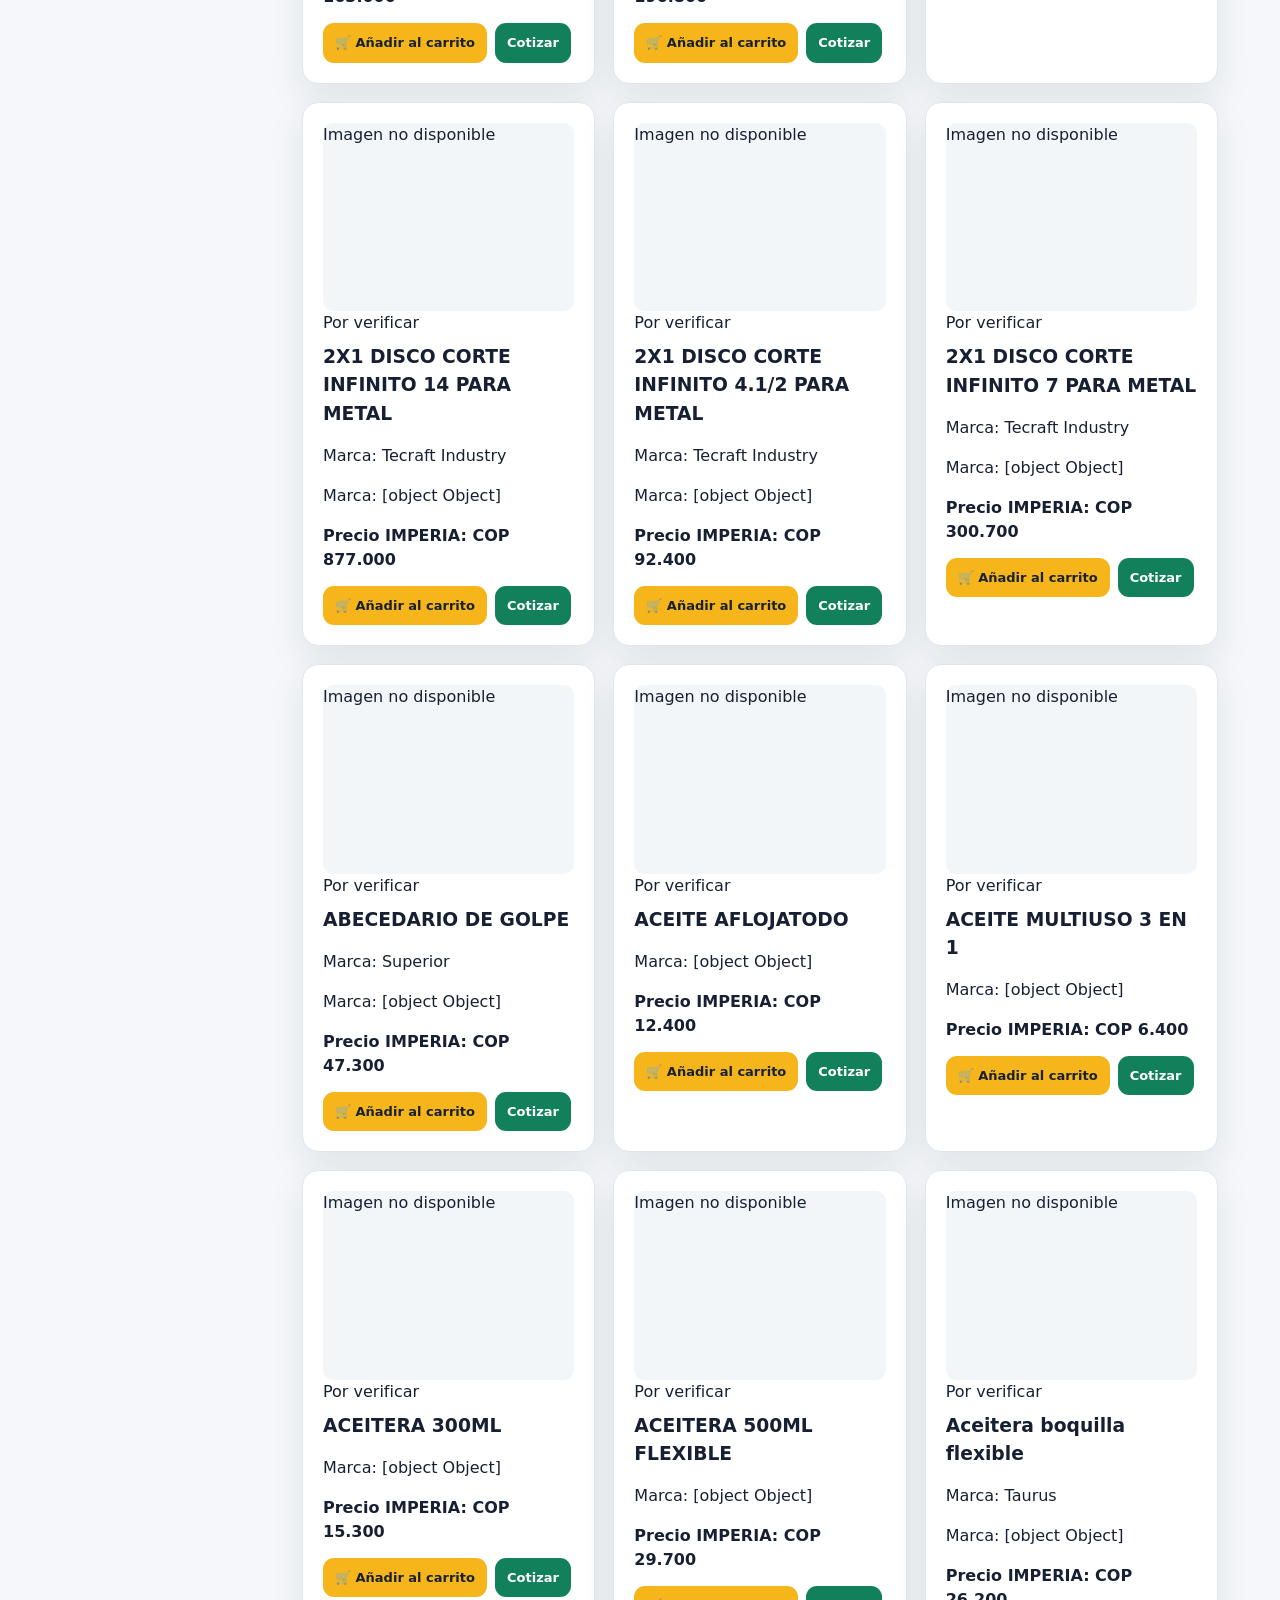
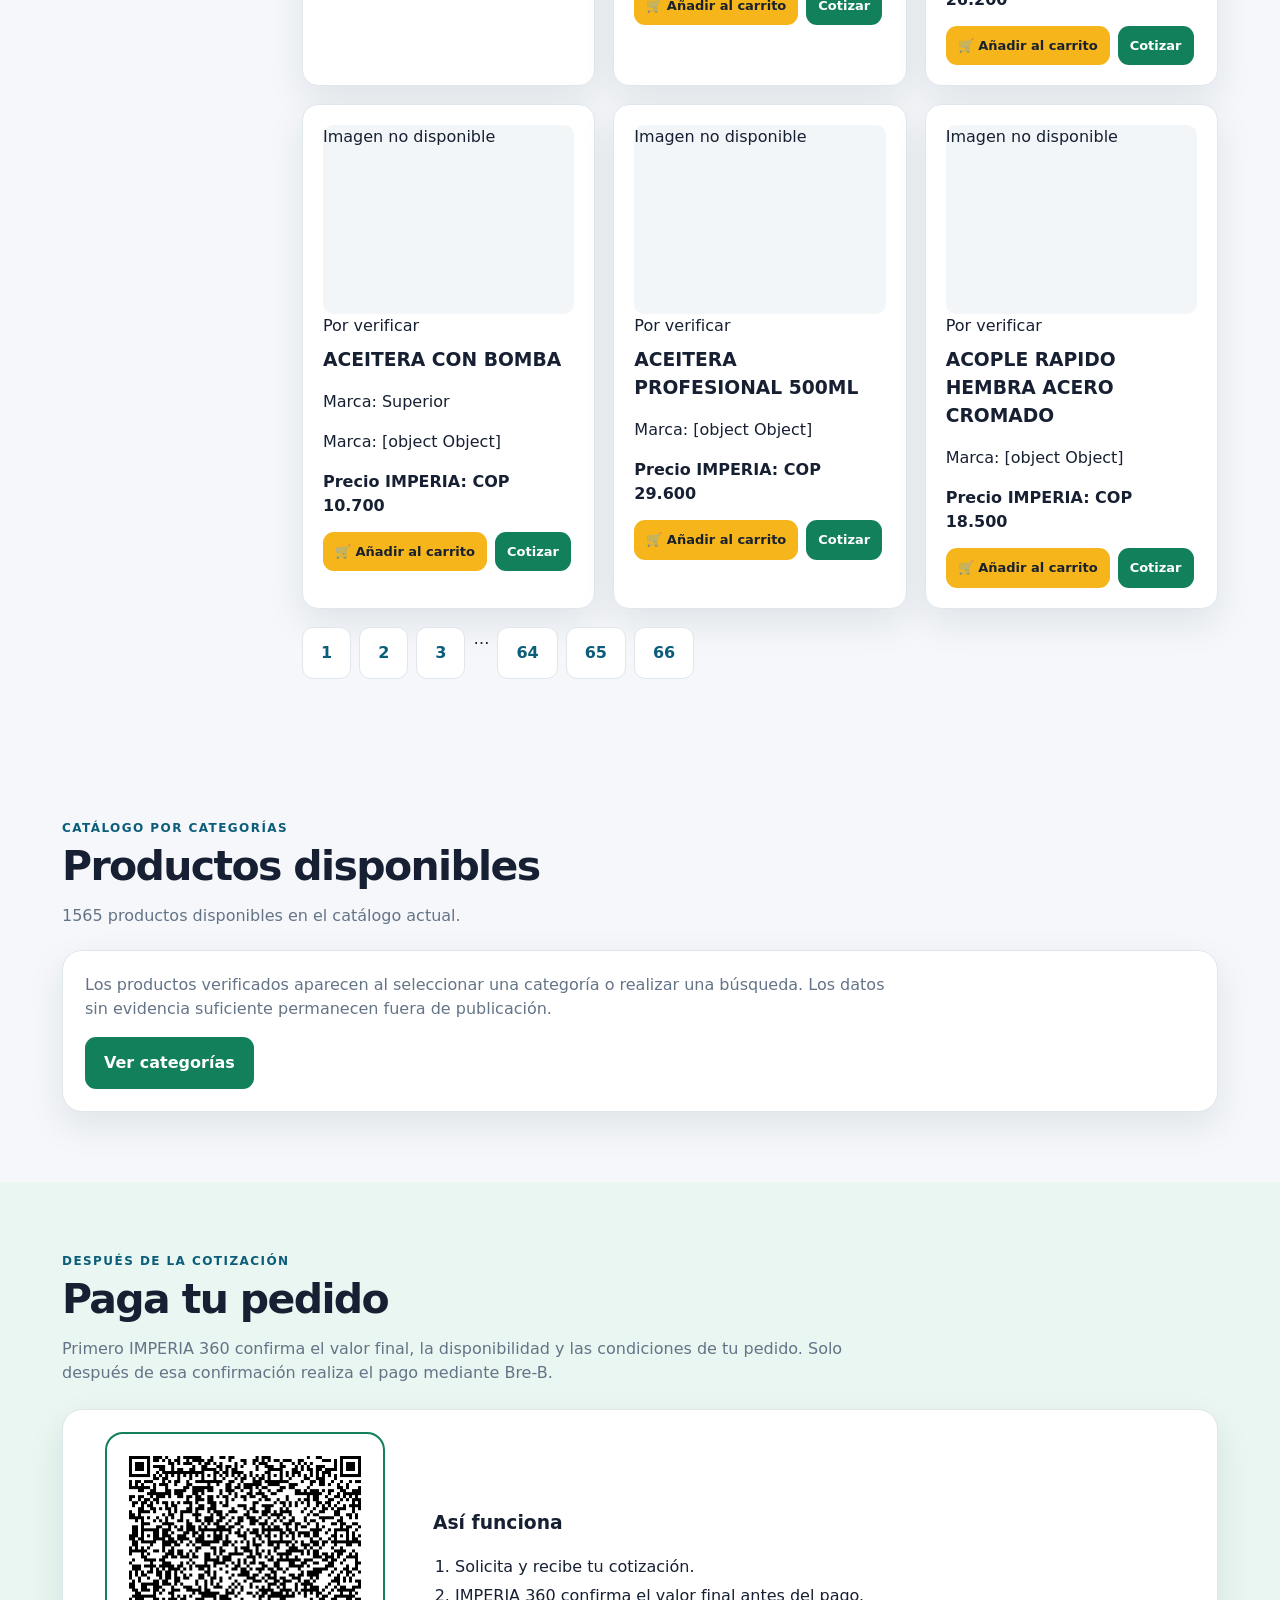
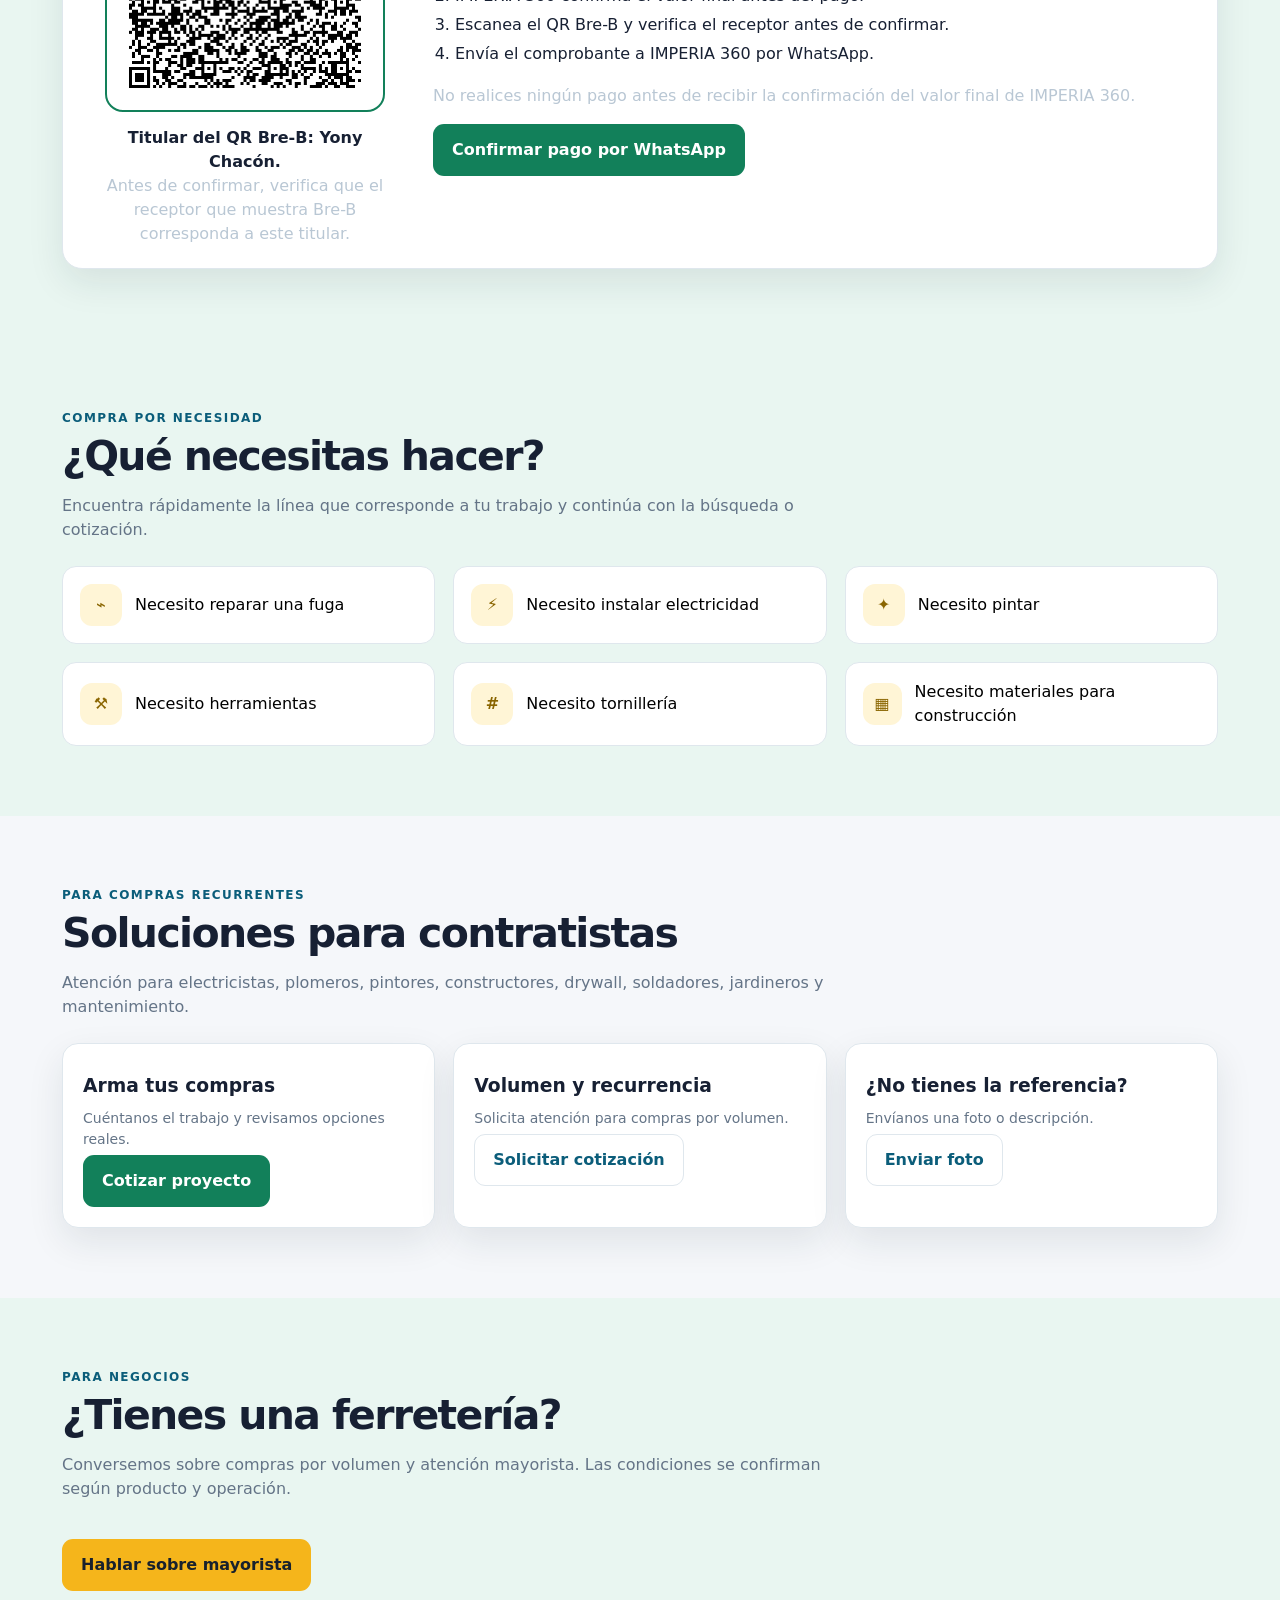
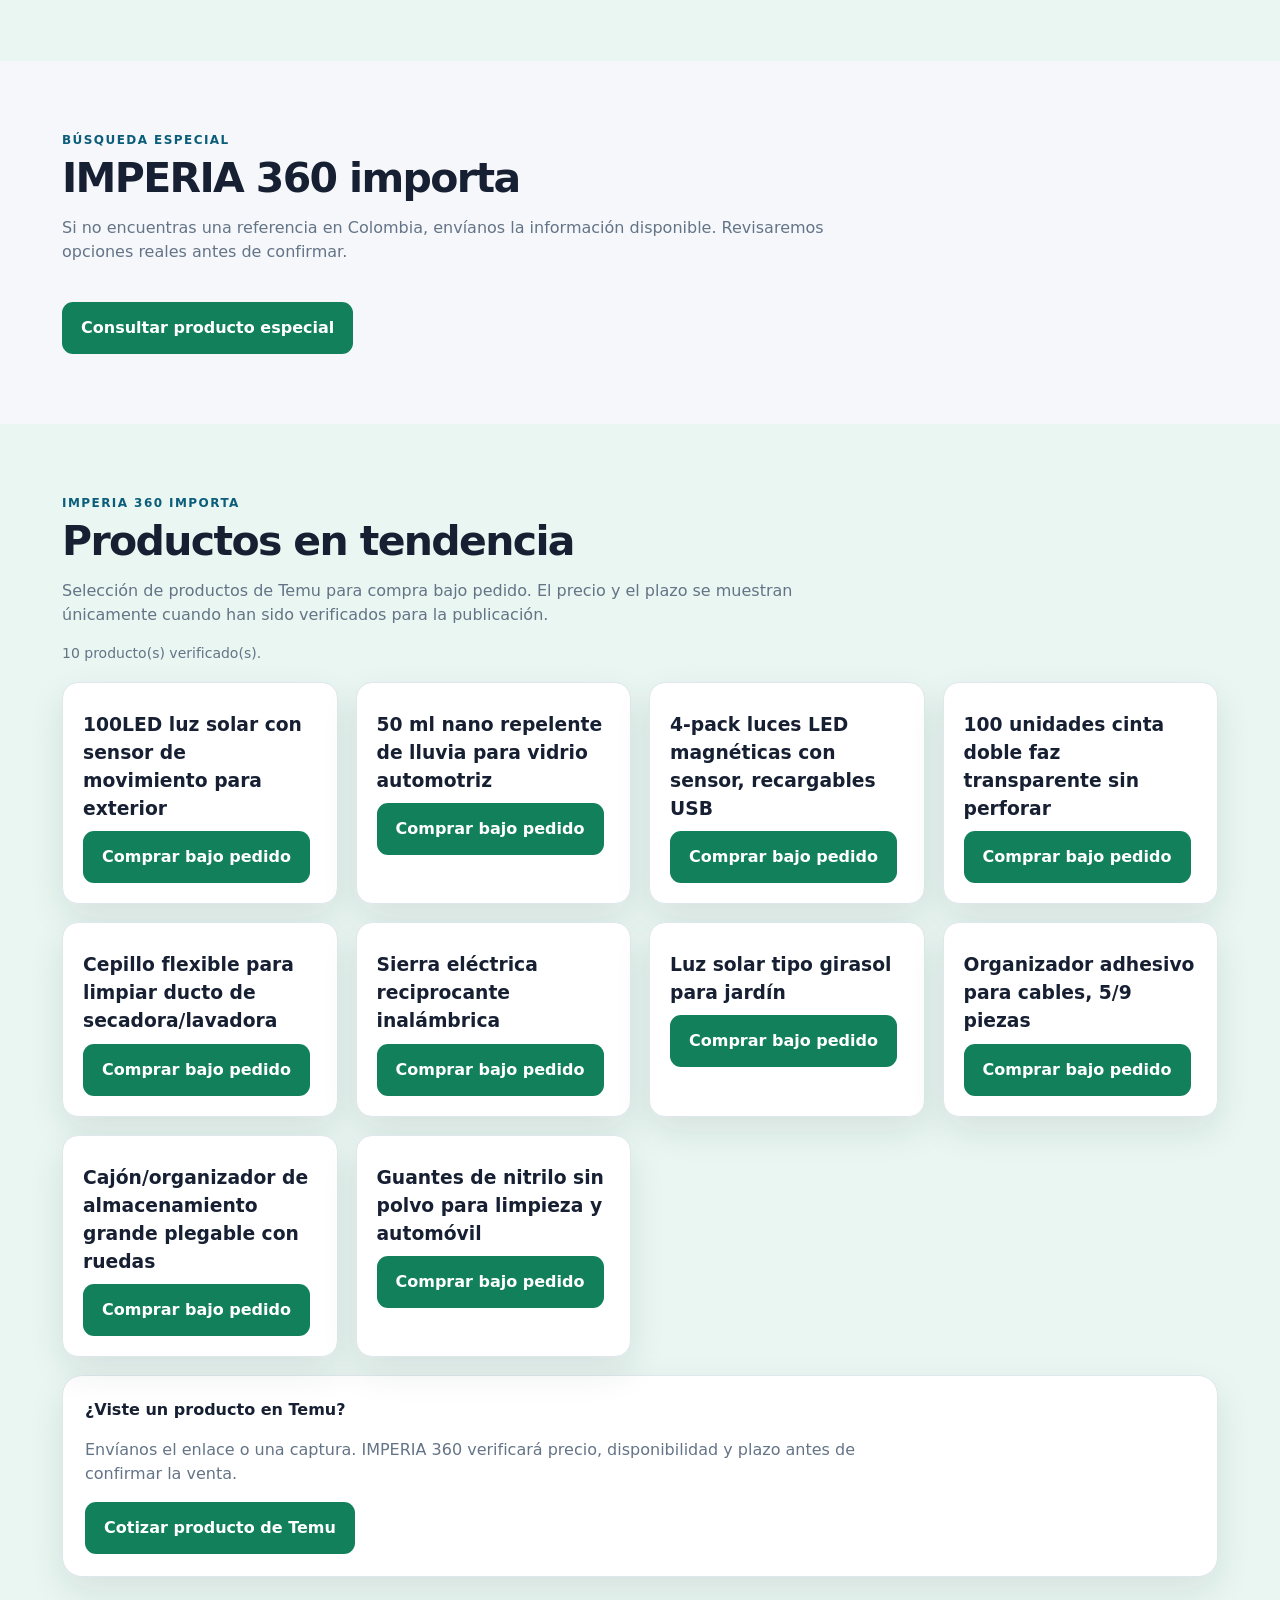
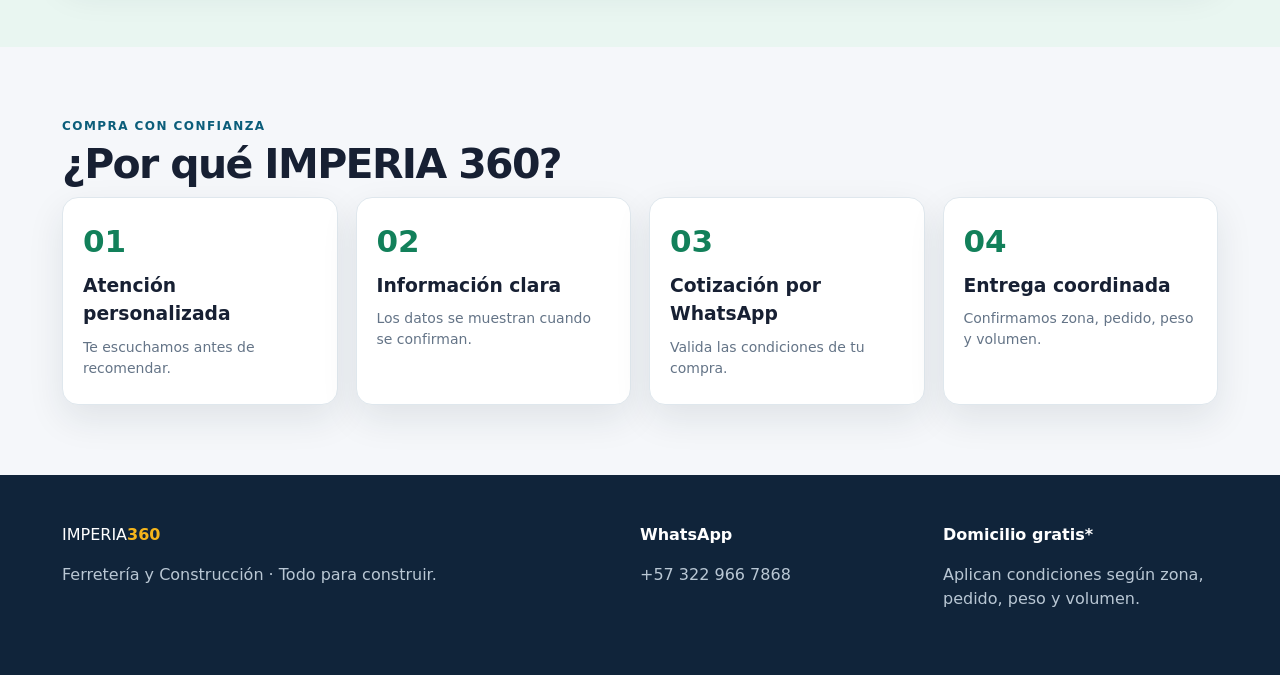
==== commit 51361f30: "fix: remove duplicate static IMPERIA 360 fallback" ====
--- a/index.html
+++ b/index.html
@@ -19,11 +19,11 @@
 {"@context":"https://schema.org","@type":"HardwareStore","name":"IMPERIA 360","url":"https://imperia360.github.io/Imperia360/","telephone":"+57 322 966 7868","description":"Ferretería y construcción con productos, referencias y cotizaciones.","areaServed":{"@type":"City","name":"Bogotá"},"sameAs":[]}
 </script>
 <style>
-:root{--navy:#10243a;--blue:#0b5d7a;--gold:#f5b51b;--green:#12805a;--bg:#f5f7fa;--card:#fff;--text:#172033;--muted:#647487;--line:#dfe7ed;--shadow:0 14px 36px #12263a18}*{box-sizing:border-box}html{scroll-behavior:smooth}body{margin:0;background:var(--bg);color:var(--text);font:16px/1.5 Inter,system-ui,Arial,sans-serif}body.menu-open{overflow:hidden}a{text-decoration:none;color:inherit}button,input{font:inherit}.wrap{max-width:1200px;margin:auto;padding:0 22px}.logo{display:flex;align-items:center;min-width:250px}.logo img{display:block;width:250px;height:auto;max-height:58px;transform-origin:center;animation:imperia360Spin 8s ease-in-out infinite;will-change:transform}@keyframes imperia360Spin{0%,72%{transform:rotateY(0deg) scale(1)}82%{transform:rotateY(180deg) scale(1.03)}92%,100%{transform:rotateY(360deg) scale(1)}}@media (prefers-reduced-motion:reduce){.logo img{animation:none}}.logo-fallback{font-size:25px;font-weight:950;letter-spacing:-.05em}.logo-fallback b{color:var(--gold)}.logo b{color:var(--gold)}.btn{display:inline-flex;align-items:center;justify-content:center;border:1px solid transparent;border-radius:11px;padding:13px 18px;font-weight:850;cursor:pointer;transition:.2s}.btn:hover{transform:translateY(-2px);box-shadow:0 9px 20px #12263a2b}.gold{background:var(--gold);color:#18212d}.green{background:var(--green);color:#fff}.outline{background:transparent;border-color:#ffffff70;color:#fff}.light{background:#fff;border-color:var(--line);color:var(--blue)}header{position:sticky;top:0;z-index:30;background:#10243af7;color:#fff;box-shadow:0 5px 20px #0002}.nav{min-height:76px;display:flex;align-items:center;gap:24px}.links{display:flex;gap:19px;margin-left:auto;font-size:14px;font-weight:800}.links a{padding:27px 0;border-bottom:3px solid transparent}.links a:hover{color:var(--gold);border-color:var(--gold)}.menu-toggle{display:none;margin-left:auto;border:1px solid #fff6;background:transparent;color:#fff;border-radius:9px;padding:10px}.mobile-actions{display:none}.hero{position:relative;overflow:hidden;background:linear-gradient(120deg,var(--navy),#145c68 66%,#177b73);color:#fff;padding:78px 0 86px}.hero:after{content:"";position:absolute;width:430px;height:430px;border:65px solid #ffffff12;border-radius:50%;right:-160px;top:-180px}.hero-content{position:relative;z-index:1;max-width:920px}.eyebrow,.kicker{font-size:12px;font-weight:900;letter-spacing:.12em;text-transform:uppercase}.eyebrow{color:#ffe7a2}.hero h1{font-size:clamp(42px,6.5vw,78px);line-height:.98;letter-spacing:-.06em;max-width:850px;margin:16px 0 20px}.hero p{font-size:clamp(17px,2vw,21px);color:#e7f0f3;max-width:760px}.hero-search,.catalog-search{display:flex;gap:10px}.hero-search{max-width:980px;background:#fff;border-radius:15px;padding:8px;margin-top:30px;flex-wrap:wrap}.image-search-btn{white-space:nowrap}.image-search-status{font-size:13px;color:#e7f0f3;margin-top:8px;min-height:20px}.hero-search input,.catalog-search input{min-width:0;flex:1;border:0;outline:0;padding:13px 14px}.quick-links,.hero-actions{display:flex;flex-wrap:wrap;gap:10px;margin-top:18px}.quick-links button{border:1px solid #fff5;background:#ffffff12;color:#fff;border-radius:999px;padding:8px 12px;cursor:pointer}section{padding:70px 0}.section-head{display:flex;justify-content:space-between;align-items:end;gap:24px;margin-bottom:25px}.kicker{color:var(--blue);margin:0 0 8px}h2{font-size:clamp(29px,4vw,41px);line-height:1.05;letter-spacing:-.04em;margin:0 0 11px}h3{margin:8px 0}.lead{color:var(--muted);max-width:800px}.benefits,.grid,.placeholder-grid,.service-grid,.steps,.needs-grid{display:grid;gap:18px}.benefits{grid-template-columns:repeat(4,1fr);margin-top:-32px;position:relative;z-index:2}.benefit,.card,.service,.step{background:var(--card);border:1px solid var(--line);border-radius:16px;padding:20px;box-shadow:var(--shadow)}.benefit-icon,.category-icon,.need-icon{width:42px;height:42px;display:grid;place-items:center;border-radius:12px;background:#fff5d6;color:#8a6500;font-weight:900}.benefit p,.category-card p,.service p,.step p{color:var(--muted);font-size:14px;margin:5px 0}.catalog-box{background:#fff;border:1px solid var(--line);border-radius:20px;padding:22px;box-shadow:var(--shadow)}.catalog-search input{border:1px solid #cbd6df;border-radius:10px}.status{font-size:14px;color:var(--muted);margin-top:12px}.catalog-layout{display:grid;grid-template-columns:220px 1fr;gap:20px;margin-top:22px}.filters{background:#fff;border:1px solid var(--line);border-radius:15px;padding:18px;height:max-content}.filters h3{margin-top:0}.filter-empty{color:var(--muted);font-size:14px}.grid{grid-template-columns:repeat(auto-fit,minmax(220px,1fr))}.category-card{min-height:174px;transition:.22s}.category-visual{width:54px;height:54px;display:grid;place-items:center;border-radius:14px;background:linear-gradient(135deg,#fff5d6,#e9f6f1);color:var(--blue);font-size:18px;font-weight:950;letter-spacing:.04em}.category-actions{display:flex;flex-wrap:wrap;gap:8px;margin-top:14px}.category-actions .btn{padding:9px 11px;font-size:13px}.category-card:hover{transform:translateY(-5px)}.num{font-size:11px;color:var(--blue);font-weight:900;letter-spacing:.1em;margin-top:12px}.pill{display:inline-block;margin-top:14px;padding:6px 10px;border-radius:999px;background:#e9f6f1;color:var(--green);font-size:12px;font-weight:850}.empty{border:1px dashed #aebdca;border-radius:18px;background:linear-gradient(135deg,#fff,#f0f5f7);padding:38px;text-align:center;color:var(--muted)}.empty strong{display:block;color:var(--text);font-size:19px;margin-bottom:7px}.placeholder-grid{grid-template-columns:repeat(3,1fr)}.service-grid{grid-template-columns:repeat(3,1fr)}.needs-grid{grid-template-columns:repeat(3,1fr)}.need{display:flex;align-items:center;gap:13px;background:#fff;border:1px solid var(--line);border-radius:14px;padding:17px;text-align:left;cursor:pointer}.need:hover{border-color:var(--gold);transform:translateY(-2px)}.steps{grid-template-columns:repeat(4,1fr)}.step strong{color:var(--green);font-size:31px}.band{background:#e9f6f1}.product-image{width:100%;aspect-ratio:4/3;object-fit:contain;background:#f3f6f8;border-radius:10px}.product-image-wrap{position:relative;overflow:hidden}.imperia-image-brand{margin-top:6px;padding:4px 8px;text-align:center;font-size:11px;font-weight:950;letter-spacing:.12em;color:#fff;background:#10243a;border-radius:0 0 8px 8px}footer{background:var(--navy);color:#fff;padding:48px 0}.footergrid{display:grid;grid-template-columns:2fr 1fr 1fr;gap:28px}.muted{color:#b9c7d4}.wa{position:fixed;right:18px;bottom:18px;z-index:20;background:#25d366;color:#fff;padding:14px 18px;border-radius:50px;font-weight:900;box-shadow:0 8px 25px #0004}@media(max-width:950px){.nav-whatsapp{display:none}.menu-toggle{display:block}.links{position:fixed;display:none;inset:76px 0 auto;background:var(--navy);padding:12px 22px 24px;flex-direction:column;gap:0}.links.open{display:flex}.links a{padding:15px 0;border-bottom:1px solid #ffffff1b}.mobile-actions{display:block;padding-top:13px}.mobile-actions .btn{width:100%}.benefits{grid-template-columns:repeat(2,1fr)}.catalog-layout{grid-template-columns:1fr}.steps{grid-template-columns:repeat(2,1fr)}}@media(max-width:650px){.wrap{padding:0 16px}.hero{padding:58px 0 65px}.hero h1{font-size:45px}.hero-search,.catalog-search,.hero-actions{flex-direction:column}.hero-search .btn,.catalog-search .btn,.hero-actions .btn{width:100%}.benefits,.placeholder-grid,.service-grid,.needs-grid,.steps,.footergrid{grid-template-columns:1fr}.section-head{display:block}.wa{right:12px;bottom:12px}}
+:root{--navy:#10243a;--blue:#0b5d7a;--gold:#f5b51b;--green:#12805a;--bg:#f5f7fa;--card:#fff;--text:#172033;--muted:#647487;--line:#dfe7ed;--shadow:0 14px 36px #12263a18}*{box-sizing:border-box}html{scroll-behavior:smooth}body{margin:0;background:var(--bg);color:var(--text);font:16px/1.5 Inter,system-ui,Arial,sans-serif}body.menu-open{overflow:hidden}a{text-decoration:none;color:inherit}button,input{font:inherit}.wrap{max-width:1200px;margin:auto;padding:0 22px}.logo{display:flex;align-items:center;min-width:250px}.logo img{display:block;width:250px;height:auto;max-height:58px;transform-origin:center;animation:imperia360Spin 8s ease-in-out infinite;will-change:transform}@keyframes imperia360Spin{0%,72%{transform:rotateY(0deg) scale(1)}82%{transform:rotateY(180deg) scale(1.03)}92%,100%{transform:rotateY(360deg) scale(1)}}@media (prefers-reduced-motion:reduce){.logo img{animation:none}}.logo b{color:var(--gold)}.btn{display:inline-flex;align-items:center;justify-content:center;border:1px solid transparent;border-radius:11px;padding:13px 18px;font-weight:850;cursor:pointer;transition:.2s}.btn:hover{transform:translateY(-2px);box-shadow:0 9px 20px #12263a2b}.gold{background:var(--gold);color:#18212d}.green{background:var(--green);color:#fff}.outline{background:transparent;border-color:#ffffff70;color:#fff}.light{background:#fff;border-color:var(--line);color:var(--blue)}header{position:sticky;top:0;z-index:30;background:#10243af7;color:#fff;box-shadow:0 5px 20px #0002}.nav{min-height:76px;display:flex;align-items:center;gap:24px}.links{display:flex;gap:19px;margin-left:auto;font-size:14px;font-weight:800}.links a{padding:27px 0;border-bottom:3px solid transparent}.links a:hover{color:var(--gold);border-color:var(--gold)}.menu-toggle{display:none;margin-left:auto;border:1px solid #fff6;background:transparent;color:#fff;border-radius:9px;padding:10px}.mobile-actions{display:none}.hero{position:relative;overflow:hidden;background:linear-gradient(120deg,var(--navy),#145c68 66%,#177b73);color:#fff;padding:78px 0 86px}.hero:after{content:"";position:absolute;width:430px;height:430px;border:65px solid #ffffff12;border-radius:50%;right:-160px;top:-180px}.hero-content{position:relative;z-index:1;max-width:920px}.eyebrow,.kicker{font-size:12px;font-weight:900;letter-spacing:.12em;text-transform:uppercase}.eyebrow{color:#ffe7a2}.hero h1{font-size:clamp(42px,6.5vw,78px);line-height:.98;letter-spacing:-.06em;max-width:850px;margin:16px 0 20px}.hero p{font-size:clamp(17px,2vw,21px);color:#e7f0f3;max-width:760px}.hero-search,.catalog-search{display:flex;gap:10px}.hero-search{max-width:980px;background:#fff;border-radius:15px;padding:8px;margin-top:30px;flex-wrap:wrap}.image-search-btn{white-space:nowrap}.image-search-status{font-size:13px;color:#e7f0f3;margin-top:8px;min-height:20px}.hero-search input,.catalog-search input{min-width:0;flex:1;border:0;outline:0;padding:13px 14px}.quick-links,.hero-actions{display:flex;flex-wrap:wrap;gap:10px;margin-top:18px}.quick-links button{border:1px solid #fff5;background:#ffffff12;color:#fff;border-radius:999px;padding:8px 12px;cursor:pointer}section{padding:70px 0}.section-head{display:flex;justify-content:space-between;align-items:end;gap:24px;margin-bottom:25px}.kicker{color:var(--blue);margin:0 0 8px}h2{font-size:clamp(29px,4vw,41px);line-height:1.05;letter-spacing:-.04em;margin:0 0 11px}h3{margin:8px 0}.lead{color:var(--muted);max-width:800px}.benefits,.grid,.placeholder-grid,.service-grid,.steps,.needs-grid{display:grid;gap:18px}.benefits{grid-template-columns:repeat(4,1fr);margin-top:-32px;position:relative;z-index:2}.benefit,.card,.service,.step{background:var(--card);border:1px solid var(--line);border-radius:16px;padding:20px;box-shadow:var(--shadow)}.benefit-icon,.category-icon,.need-icon{width:42px;height:42px;display:grid;place-items:center;border-radius:12px;background:#fff5d6;color:#8a6500;font-weight:900}.benefit p,.category-card p,.service p,.step p{color:var(--muted);font-size:14px;margin:5px 0}.catalog-box{background:#fff;border:1px solid var(--line);border-radius:20px;padding:22px;box-shadow:var(--shadow)}.catalog-search input{border:1px solid #cbd6df;border-radius:10px}.status{font-size:14px;color:var(--muted);margin-top:12px}.catalog-layout{display:grid;grid-template-columns:220px 1fr;gap:20px;margin-top:22px}.filters{background:#fff;border:1px solid var(--line);border-radius:15px;padding:18px;height:max-content}.filters h3{margin-top:0}.filter-empty{color:var(--muted);font-size:14px}.grid{grid-template-columns:repeat(auto-fit,minmax(220px,1fr))}.category-card{min-height:174px;transition:.22s}.category-visual{width:54px;height:54px;display:grid;place-items:center;border-radius:14px;background:linear-gradient(135deg,#fff5d6,#e9f6f1);color:var(--blue);font-size:18px;font-weight:950;letter-spacing:.04em}.category-actions{display:flex;flex-wrap:wrap;gap:8px;margin-top:14px}.category-actions .btn{padding:9px 11px;font-size:13px}.category-card:hover{transform:translateY(-5px)}.num{font-size:11px;color:var(--blue);font-weight:900;letter-spacing:.1em;margin-top:12px}.pill{display:inline-block;margin-top:14px;padding:6px 10px;border-radius:999px;background:#e9f6f1;color:var(--green);font-size:12px;font-weight:850}.empty{border:1px dashed #aebdca;border-radius:18px;background:linear-gradient(135deg,#fff,#f0f5f7);padding:38px;text-align:center;color:var(--muted)}.empty strong{display:block;color:var(--text);font-size:19px;margin-bottom:7px}.placeholder-grid{grid-template-columns:repeat(3,1fr)}.service-grid{grid-template-columns:repeat(3,1fr)}.needs-grid{grid-template-columns:repeat(3,1fr)}.need{display:flex;align-items:center;gap:13px;background:#fff;border:1px solid var(--line);border-radius:14px;padding:17px;text-align:left;cursor:pointer}.need:hover{border-color:var(--gold);transform:translateY(-2px)}.steps{grid-template-columns:repeat(4,1fr)}.step strong{color:var(--green);font-size:31px}.band{background:#e9f6f1}.product-image{width:100%;aspect-ratio:4/3;object-fit:contain;background:#f3f6f8;border-radius:10px}.product-image-wrap{position:relative;overflow:hidden}.imperia-image-brand{margin-top:6px;padding:4px 8px;text-align:center;font-size:11px;font-weight:950;letter-spacing:.12em;color:#fff;background:#10243a;border-radius:0 0 8px 8px}footer{background:var(--navy);color:#fff;padding:48px 0}.footergrid{display:grid;grid-template-columns:2fr 1fr 1fr;gap:28px}.muted{color:#b9c7d4}.wa{position:fixed;right:18px;bottom:18px;z-index:20;background:#25d366;color:#fff;padding:14px 18px;border-radius:50px;font-weight:900;box-shadow:0 8px 25px #0004}@media(max-width:950px){.nav-whatsapp{display:none}.menu-toggle{display:block}.links{position:fixed;display:none;inset:76px 0 auto;background:var(--navy);padding:12px 22px 24px;flex-direction:column;gap:0}.links.open{display:flex}.links a{padding:15px 0;border-bottom:1px solid #ffffff1b}.mobile-actions{display:block;padding-top:13px}.mobile-actions .btn{width:100%}.benefits{grid-template-columns:repeat(2,1fr)}.catalog-layout{grid-template-columns:1fr}.steps{grid-template-columns:repeat(2,1fr)}}@media(max-width:650px){.wrap{padding:0 16px}.hero{padding:58px 0 65px}.hero h1{font-size:45px}.hero-search,.catalog-search,.hero-actions{flex-direction:column}.hero-search .btn,.catalog-search .btn,.hero-actions .btn{width:100%}.benefits,.placeholder-grid,.service-grid,.needs-grid,.steps,.footergrid{grid-template-columns:1fr}.section-head{display:block}.wa{right:12px;bottom:12px}}
 .cart-fab{position:fixed;right:18px;bottom:76px;z-index:10000;border:0;border-radius:999px;background:var(--gold);color:#172033;font-weight:950;padding:13px 17px;box-shadow:0 10px 28px #0004;cursor:pointer}.cart-count{display:inline-grid;place-items:center;min-width:24px;height:24px;border-radius:999px;background:#10243a;color:#fff;margin-left:6px}.cart-panel{position:fixed;z-index:10001;right:16px;bottom:16px;width:min(440px,calc(100vw - 32px));max-height:78vh;overflow:auto;background:#fff;border:1px solid var(--line);border-radius:20px;box-shadow:0 24px 70px #0005;padding:20px;display:none}.cart-panel.open{display:block}.cart-head{display:flex;justify-content:space-between;align-items:center;gap:10px}.cart-row{display:grid;grid-template-columns:1fr auto;gap:10px;padding:12px 0;border-bottom:1px solid var(--line)}.cart-row small{display:block;color:var(--muted)}.cart-qty{display:flex;align-items:center;gap:6px}.cart-qty button{border:1px solid var(--line);background:#fff;border-radius:7px;width:30px;height:30px;cursor:pointer}.cart-empty{text-align:center;color:var(--muted);padding:24px 4px}.cart-note{font-size:12px;color:var(--muted);margin:10px 0}.cart-total{display:flex;justify-content:space-between;font-weight:950;font-size:18px;padding:14px 0}.product-actions{display:flex;flex-wrap:wrap;gap:8px;margin-top:14px}.product-actions .btn{padding:9px 11px;font-size:13px}@media(max-width:650px){.cart-fab{right:12px;bottom:72px}.cart-panel{right:8px;bottom:8px;width:calc(100vw - 16px)}}.imperia-hero-carousel{position:relative;margin-top:24px;border-radius:18px;overflow:hidden;background:#fff1;border:1px solid #ffffff25;min-height:190px}.imperia-carousel-track{display:flex;transition:transform .65s ease;will-change:transform}.imperia-carousel-slide{min-width:100%;height:230px;display:grid;grid-template-columns:38% 62%;align-items:center;background:linear-gradient(120deg,#ffffff12,#ffffff08);color:#fff}.imperia-carousel-slide img{width:100%;height:230px;object-fit:contain;background:#fff}.imperia-carousel-info{padding:20px 24px}.imperia-carousel-info strong{display:block;font-size:20px;line-height:1.15}.imperia-carousel-info small{display:block;margin-top:8px;color:#d9e8ec}.imperia-carousel-btn{position:absolute;top:50%;transform:translateY(-50%);border:1px solid #ffffff55;background:#10243acc;color:#fff;width:38px;height:38px;border-radius:50%;cursor:pointer;font-size:27px;z-index:2}.imperia-carousel-btn.prev{left:10px}.imperia-carousel-btn.next{right:10px}.imperia-carousel-dots{position:absolute;bottom:9px;left:0;right:0;text-align:center}.imperia-carousel-dots i{display:inline-block;width:7px;height:7px;border-radius:50%;background:#fff8;margin:0 3px}.imperia-carousel-dots i.active{background:var(--gold)}@media(max-width:650px){.imperia-carousel-slide{grid-template-columns:42% 58%;height:180px}.imperia-carousel-slide img{height:180px}.imperia-carousel-info{padding:12px}.imperia-carousel-info strong{font-size:15px}.imperia-carousel-info small{font-size:11px}}</style>
 <script>function loadScript(a){var b=document.getElementsByTagName("head")[0],c=document.createElement("script");c.type="text/javascript",c.src="https://tracker.metricool.com/resources/be.js",c.onreadystatechange=a,c.onload=a,b.appendChild(c)}loadScript(function(){beTracker.t({hash:"8592aa509357418b374c31b48154c059"})});</script></head>
 <body>
-<header><div class="wrap nav"><a class="logo" href="#inicio" aria-label="IMPERIA 360"><img src="./assets/brand/imperia360-logo.svg" alt="IMPERIA 360"><span class="logo-fallback" aria-hidden="true">IMPERIA <b>360</b></span></a><nav class="links" id="main-menu"><a href="#catalogo">Categorías</a><a href="#productos">Productos</a><a href="#comprar">Comprar</a><a href="#pago">Pagar</a><a href="#necesidades">Necesidades</a><a href="#contratistas">Contratistas</a><a href="#contacto">Contacto</a><div class="mobile-actions"><a class="btn gold" href="https://wa.me/573229667868?text=Hola%20IMPERIA%20360%2C%20necesito%20ayuda." target="_blank" rel="noopener noreferrer">Hablar por WhatsApp</a></div></nav><a class="btn gold nav-whatsapp" href="https://wa.me/573229667868?text=Hola%20IMPERIA%20360%2C%20necesito%20ayuda." target="_blank" rel="noopener noreferrer">WhatsApp</a><button class="menu-toggle" id="menu-toggle" aria-label="Abrir menú" aria-expanded="false">☰</button></div></header>
+<header><div class="wrap nav"><a class="logo" href="#inicio" aria-label="IMPERIA 360"><img src="./assets/brand/imperia360-logo.svg" alt="IMPERIA 360"></a><nav class="links" id="main-menu"><a href="#catalogo">Categorías</a><a href="#productos">Productos</a><a href="#comprar">Comprar</a><a href="#pago">Pagar</a><a href="#necesidades">Necesidades</a><a href="#contratistas">Contratistas</a><a href="#contacto">Contacto</a><div class="mobile-actions"><a class="btn gold" href="https://wa.me/573229667868?text=Hola%20IMPERIA%20360%2C%20necesito%20ayuda." target="_blank" rel="noopener noreferrer">Hablar por WhatsApp</a></div></nav><a class="btn gold nav-whatsapp" href="https://wa.me/573229667868?text=Hola%20IMPERIA%20360%2C%20necesito%20ayuda." target="_blank" rel="noopener noreferrer">WhatsApp</a><button class="menu-toggle" id="menu-toggle" aria-label="Abrir menú" aria-expanded="false">☰</button></div></header>
 <main>
 <section class="hero" id="inicio"><div class="wrap hero-content"><span class="eyebrow">Ferretería y construcción</span><h1>Todo para construir, reparar y transformar.</h1><p>Encuentra productos, solicita tu cotización y compra bajo pedido. IMPERIA 360 gestiona el abastecimiento con proveedores y coordina la entrega al cliente.</p><div class="hero-search"><input id="hero-query" placeholder="¿Qué estás buscando? Producto, marca, referencia, SKU o medida" autocomplete="off"><button class="btn gold" data-search-trigger="hero-query">Buscar</button><button class="btn image-search-btn" id="image-search-trigger" type="button" title="Buscar por imagen">📷 Buscar por imagen</button><input id="image-search-input" type="file" accept="image/*" hidden></div><div id="image-search-status" class="image-search-status" aria-live="polite"></div><div id="imperia-hero-carousel" class="imperia-hero-carousel" aria-label="Productos destacados"><div class="imperia-carousel-track" id="imperia-carousel-track"></div><button type="button" class="imperia-carousel-btn prev" id="imperia-carousel-prev" aria-label="Imagen anterior">‹</button><button type="button" class="imperia-carousel-btn next" id="imperia-carousel-next" aria-label="Imagen siguiente">›</button><div class="imperia-carousel-dots" id="imperia-carousel-dots" aria-hidden="true"></div></div><div class="quick-links" id="quick-links"></div><div class="hero-actions"><a class="btn gold" href="https://wa.me/573229667868?text=Hola%20IMPERIA%20360%2C%20quiero%20comprar%20por%20WhatsApp." target="_blank" rel="noopener noreferrer">Comprar por WhatsApp</a><a class="btn outline" href="#catalogo">Explorar productos</a></div></div></section>
 <section id="comprar" class="band"><div class="wrap">
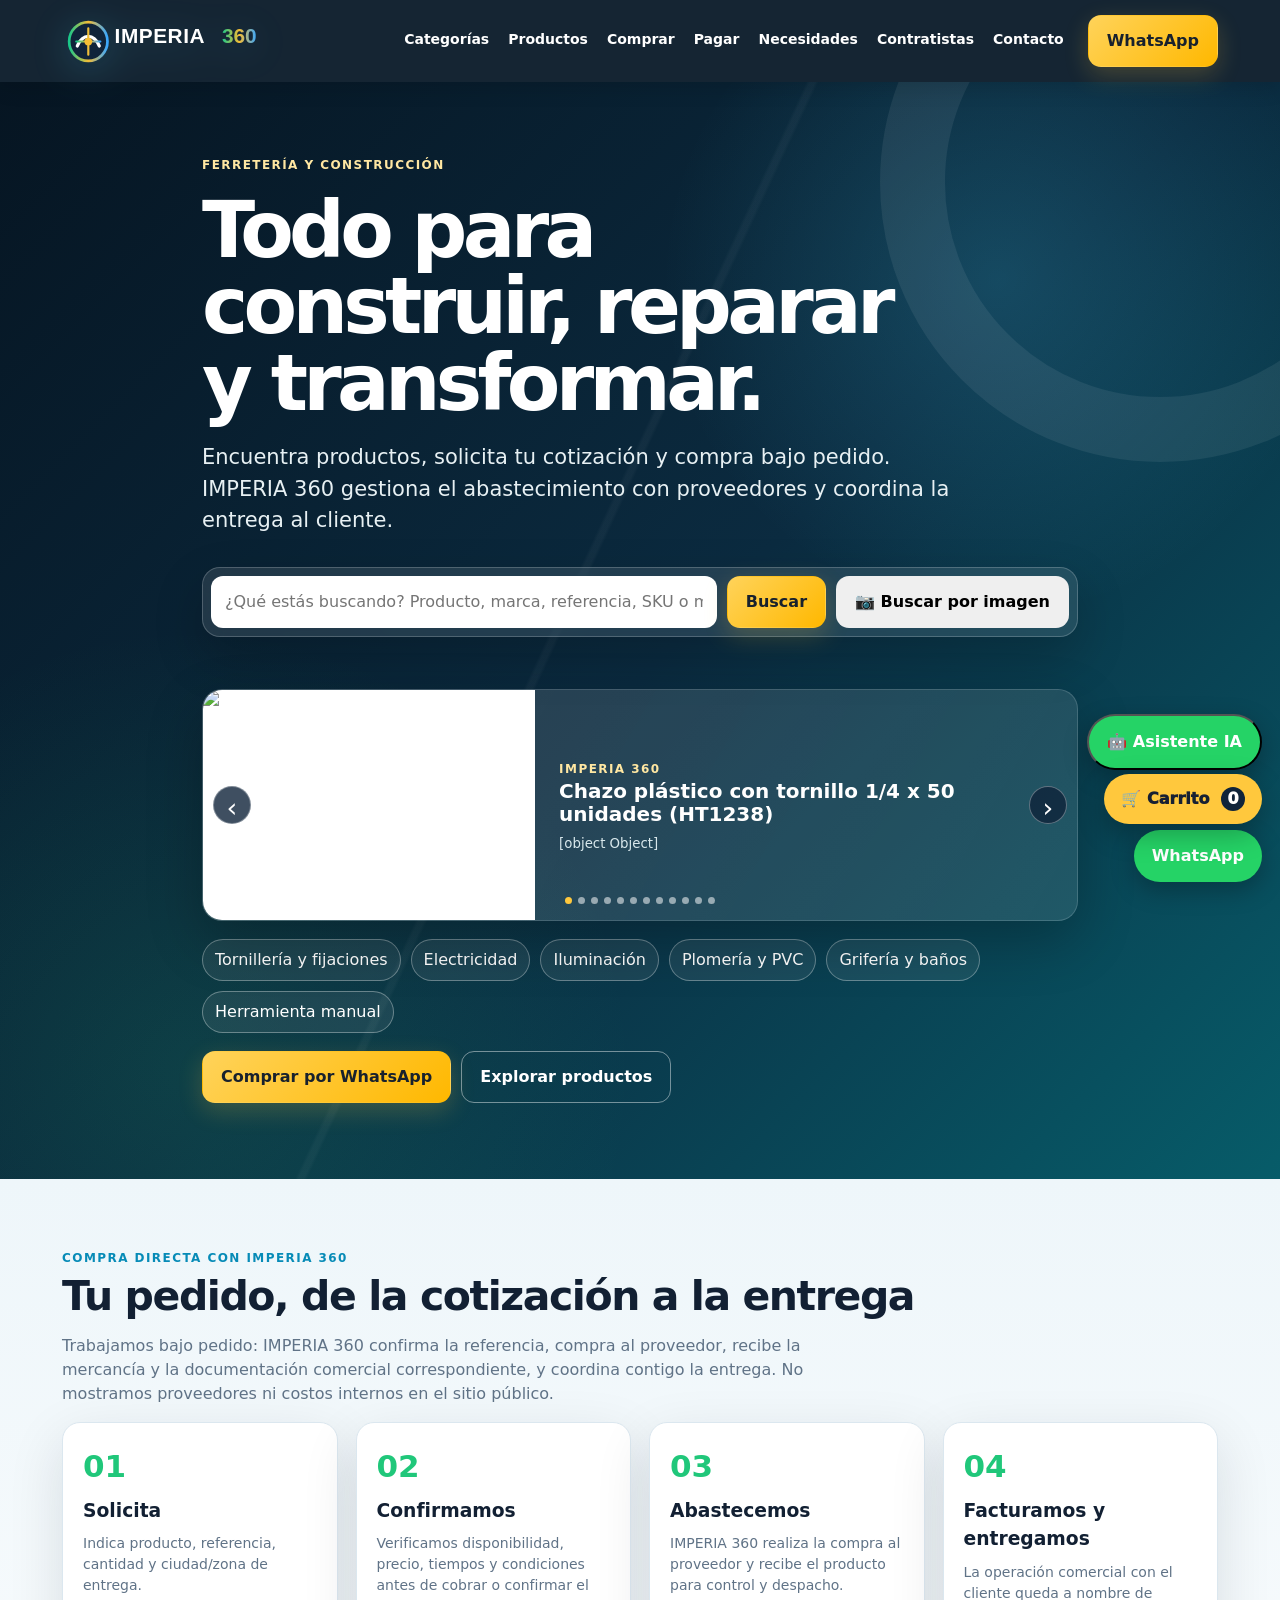
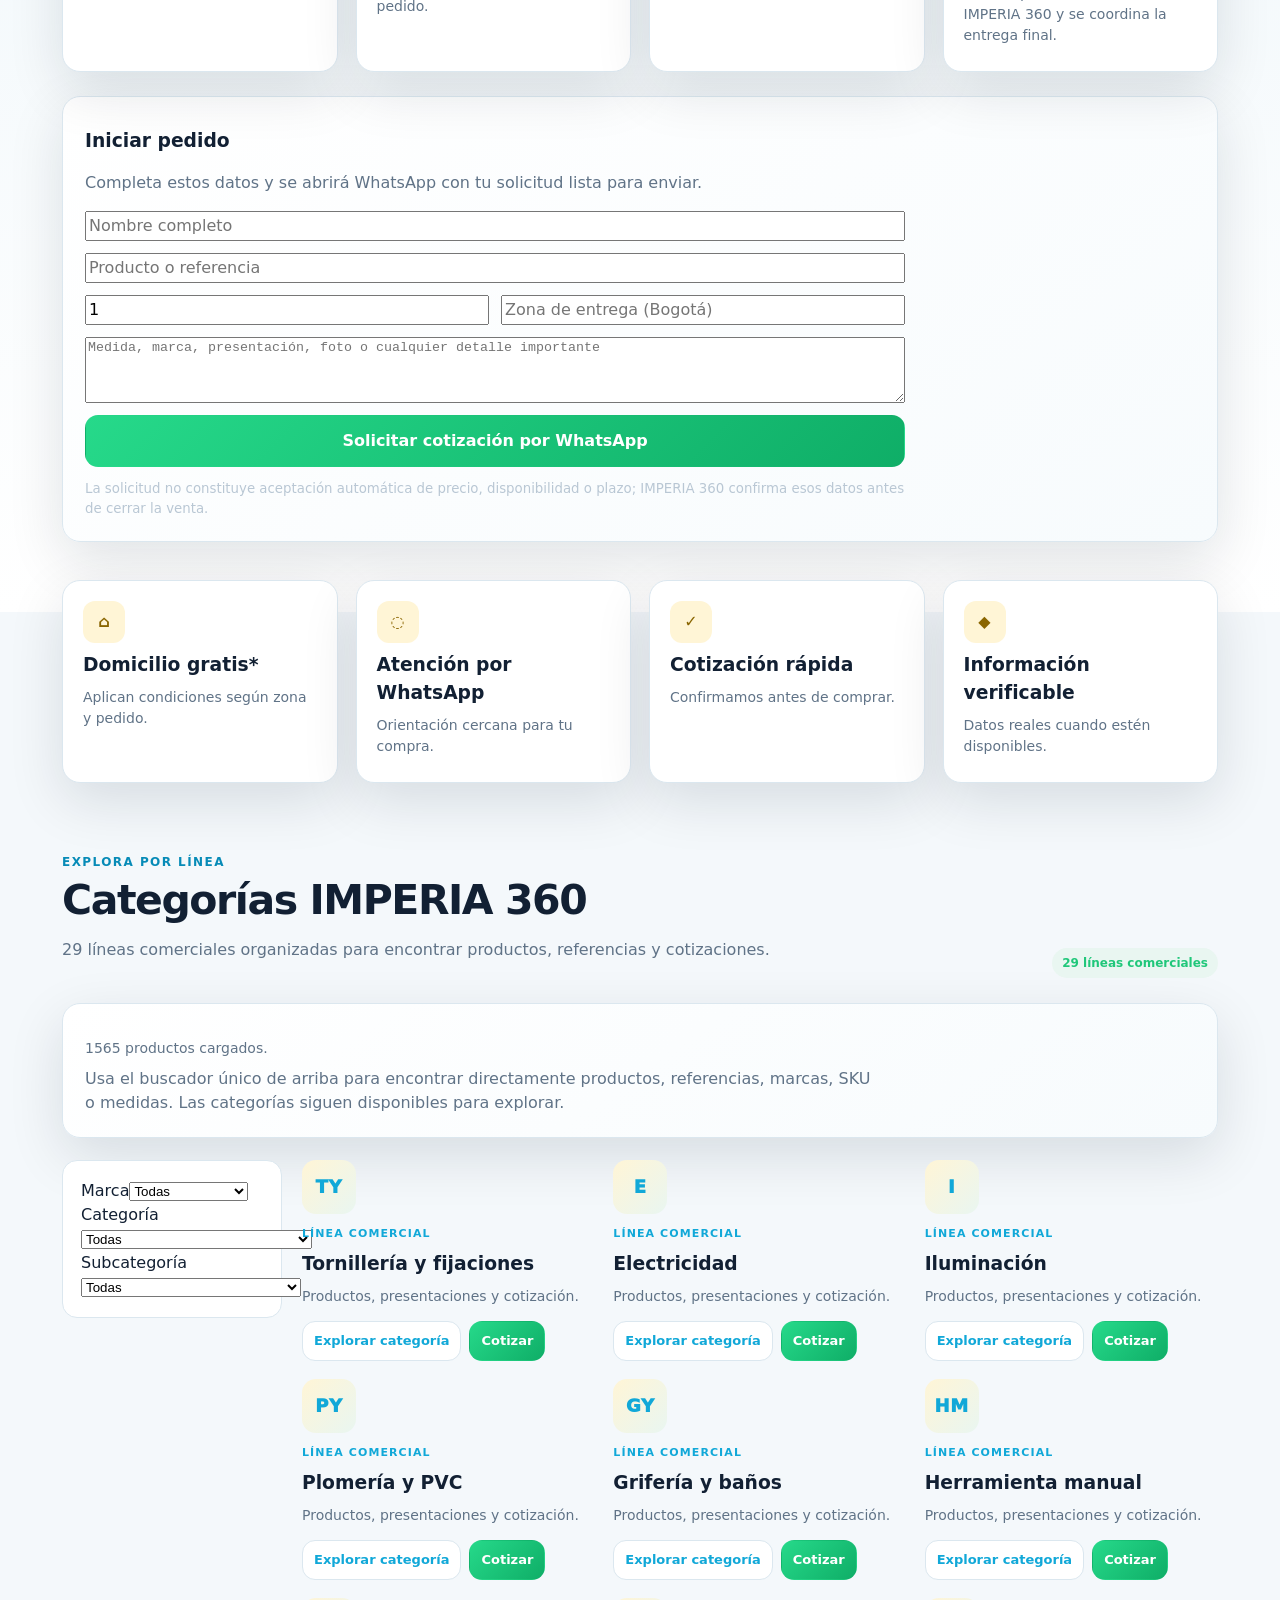
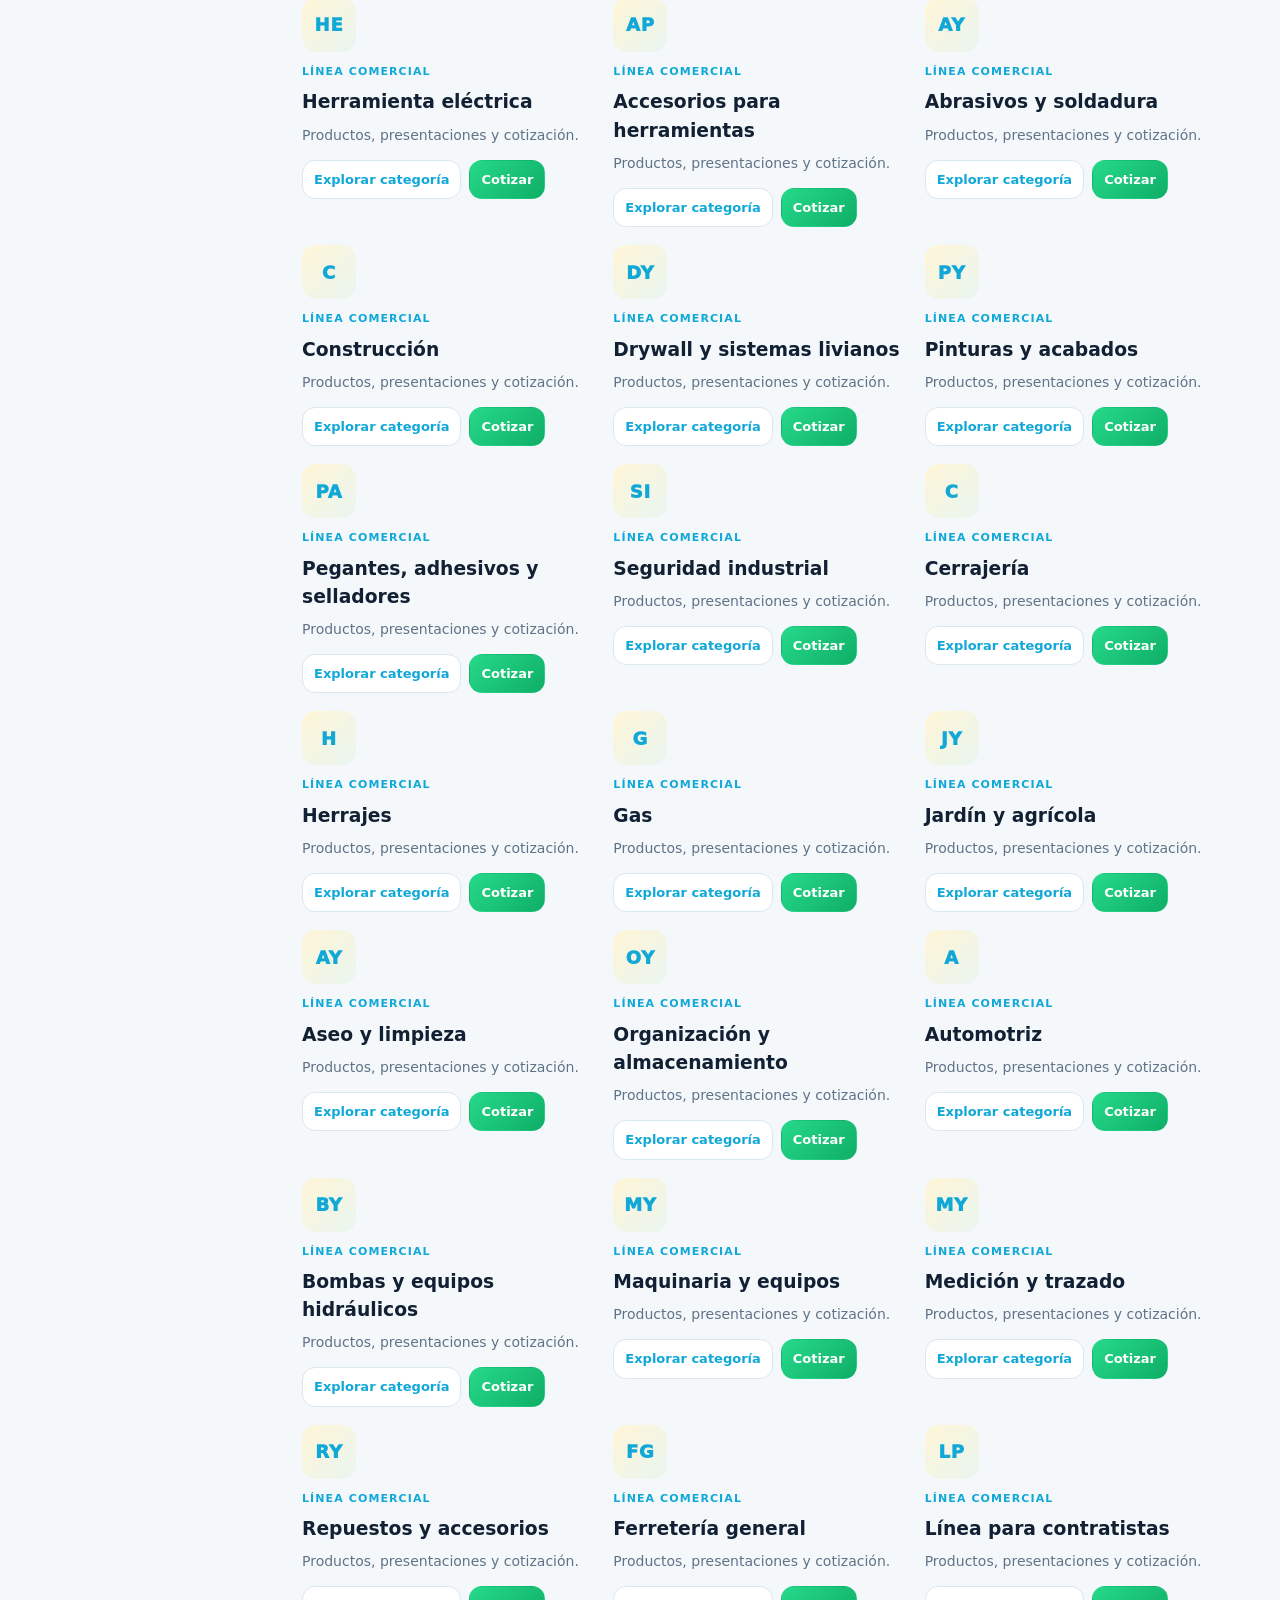
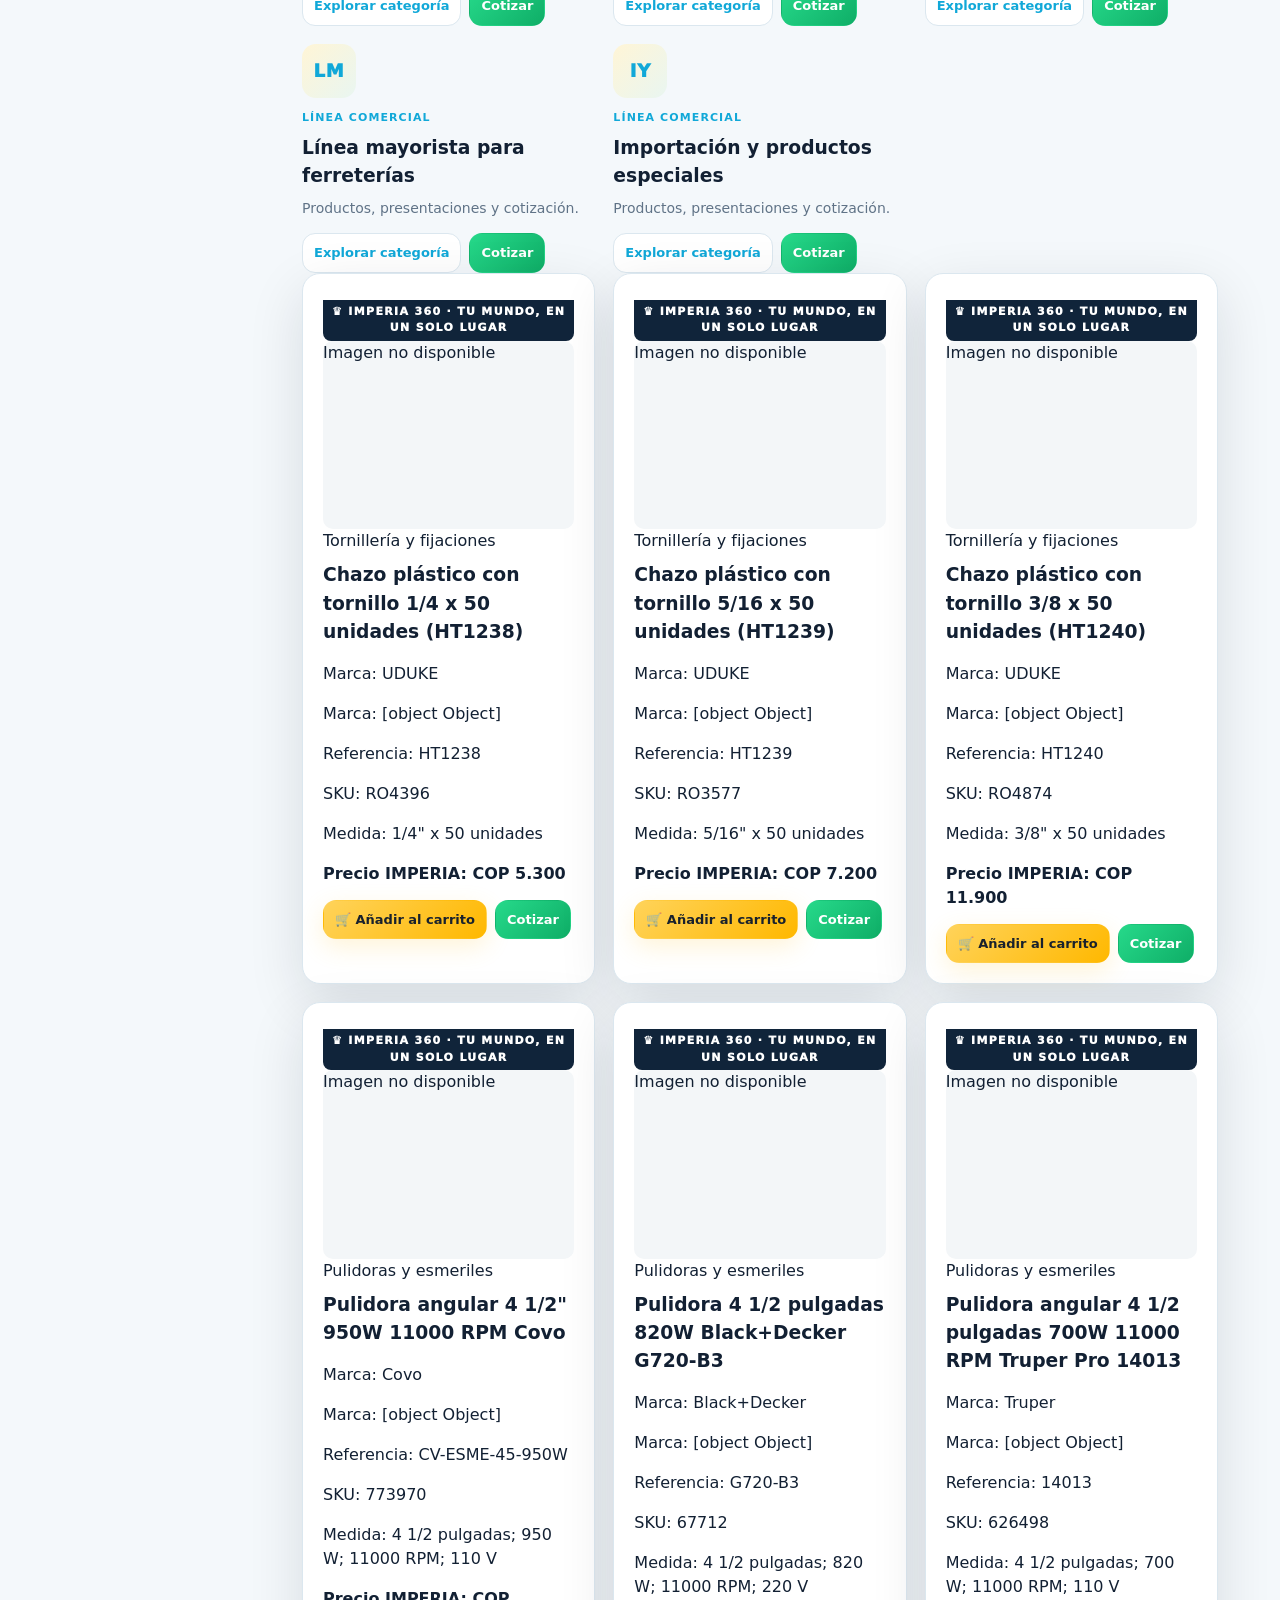
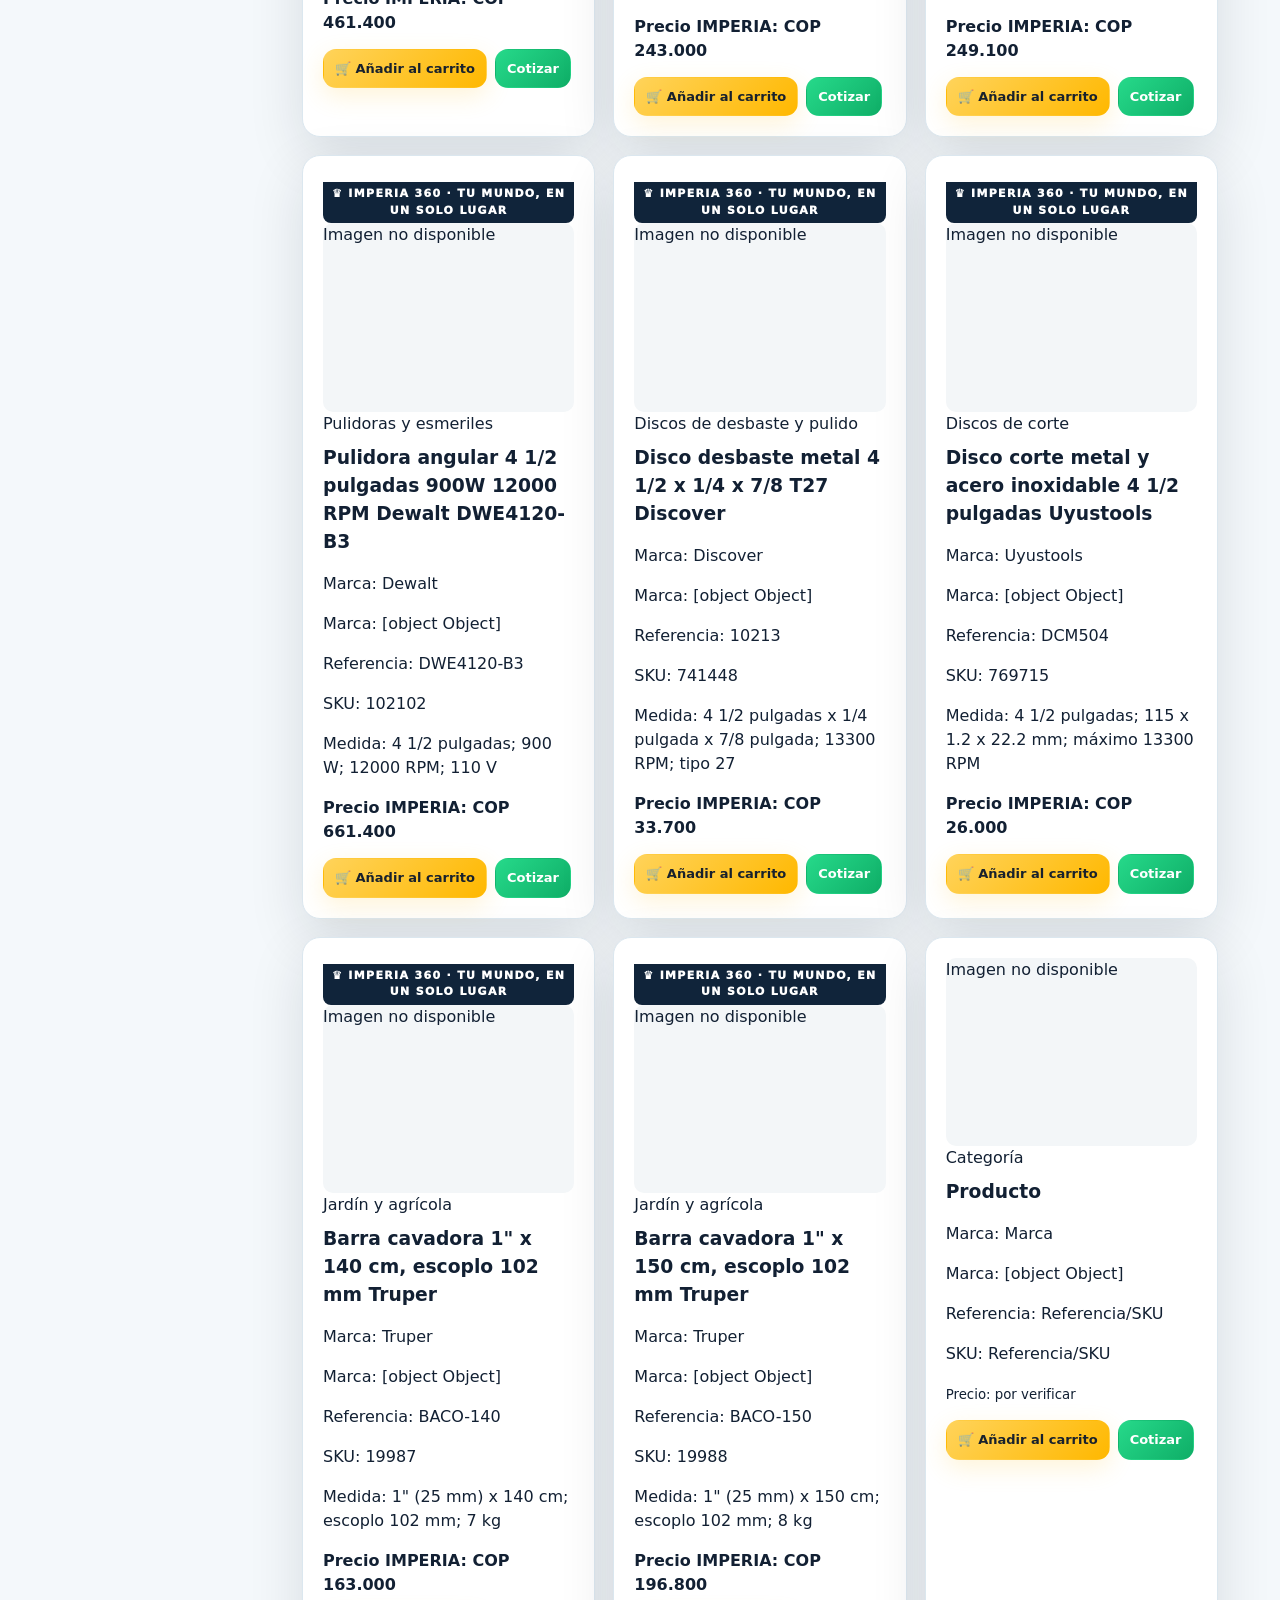
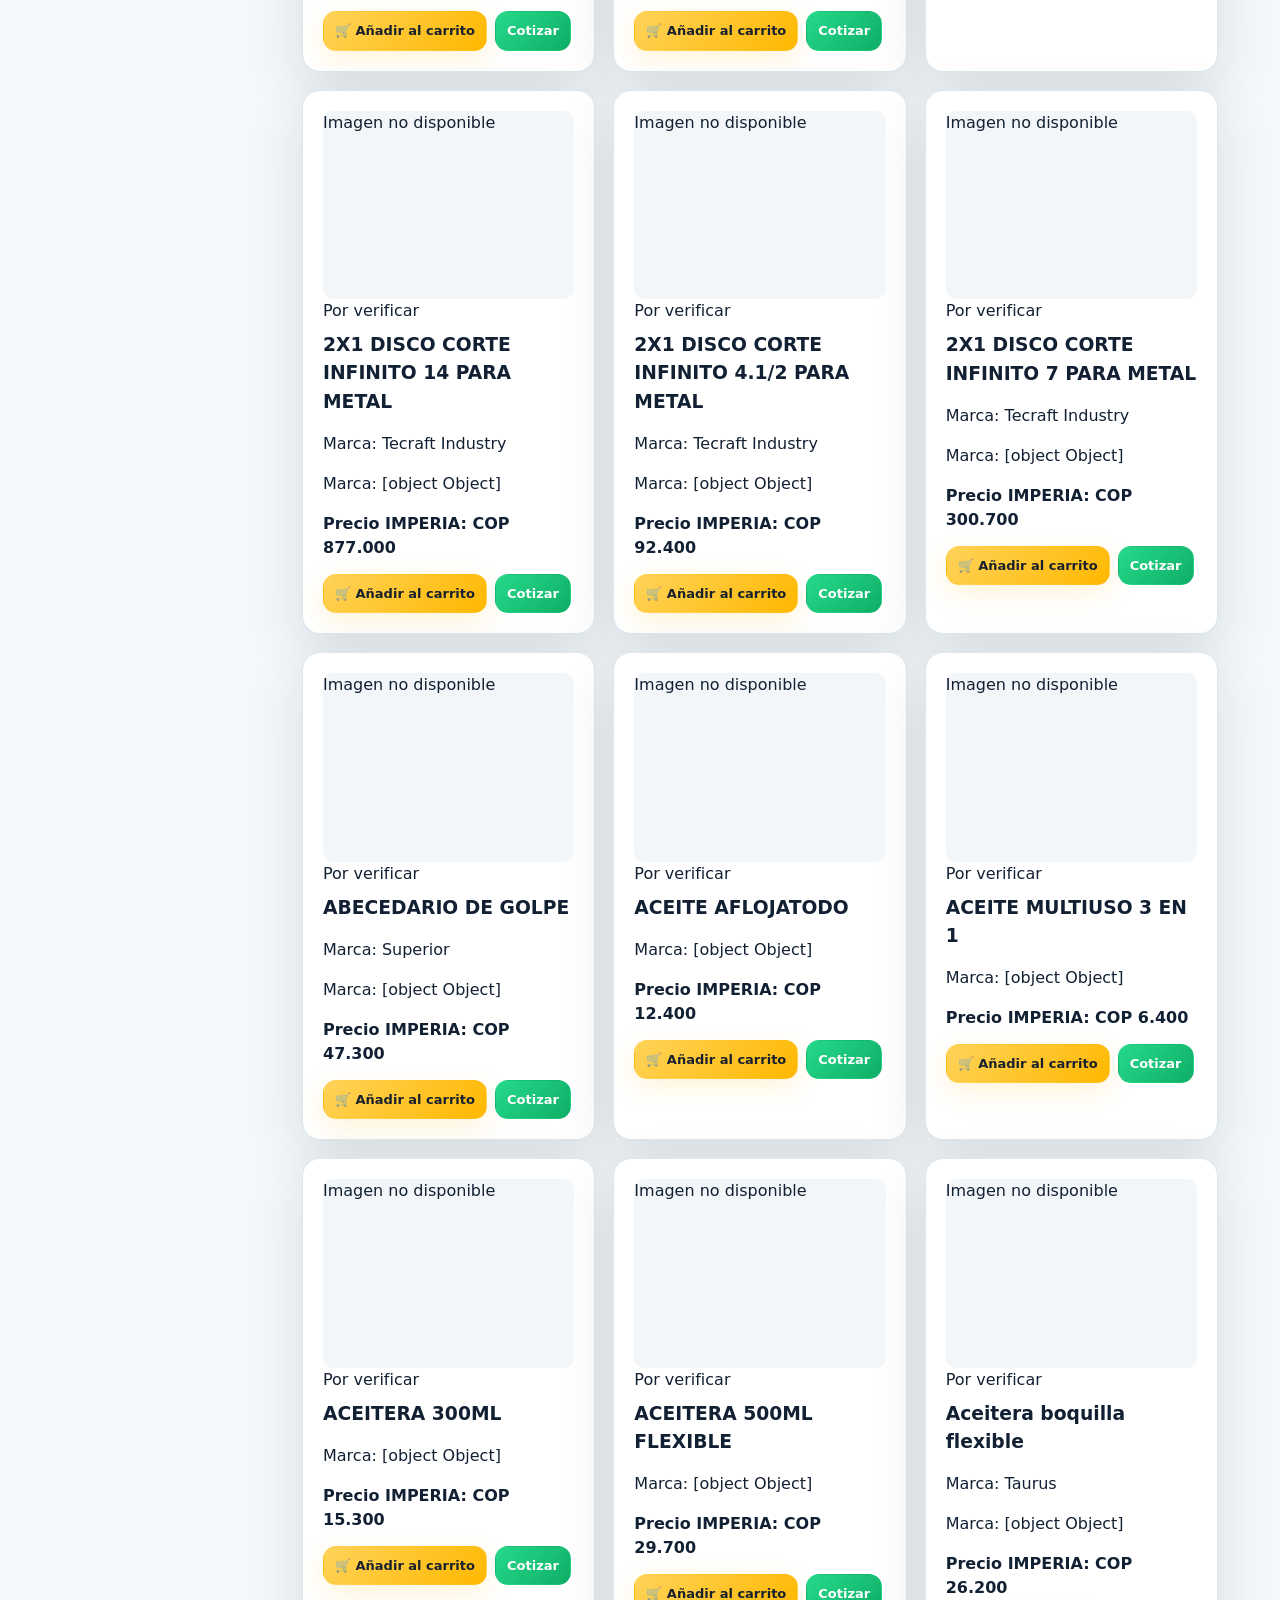
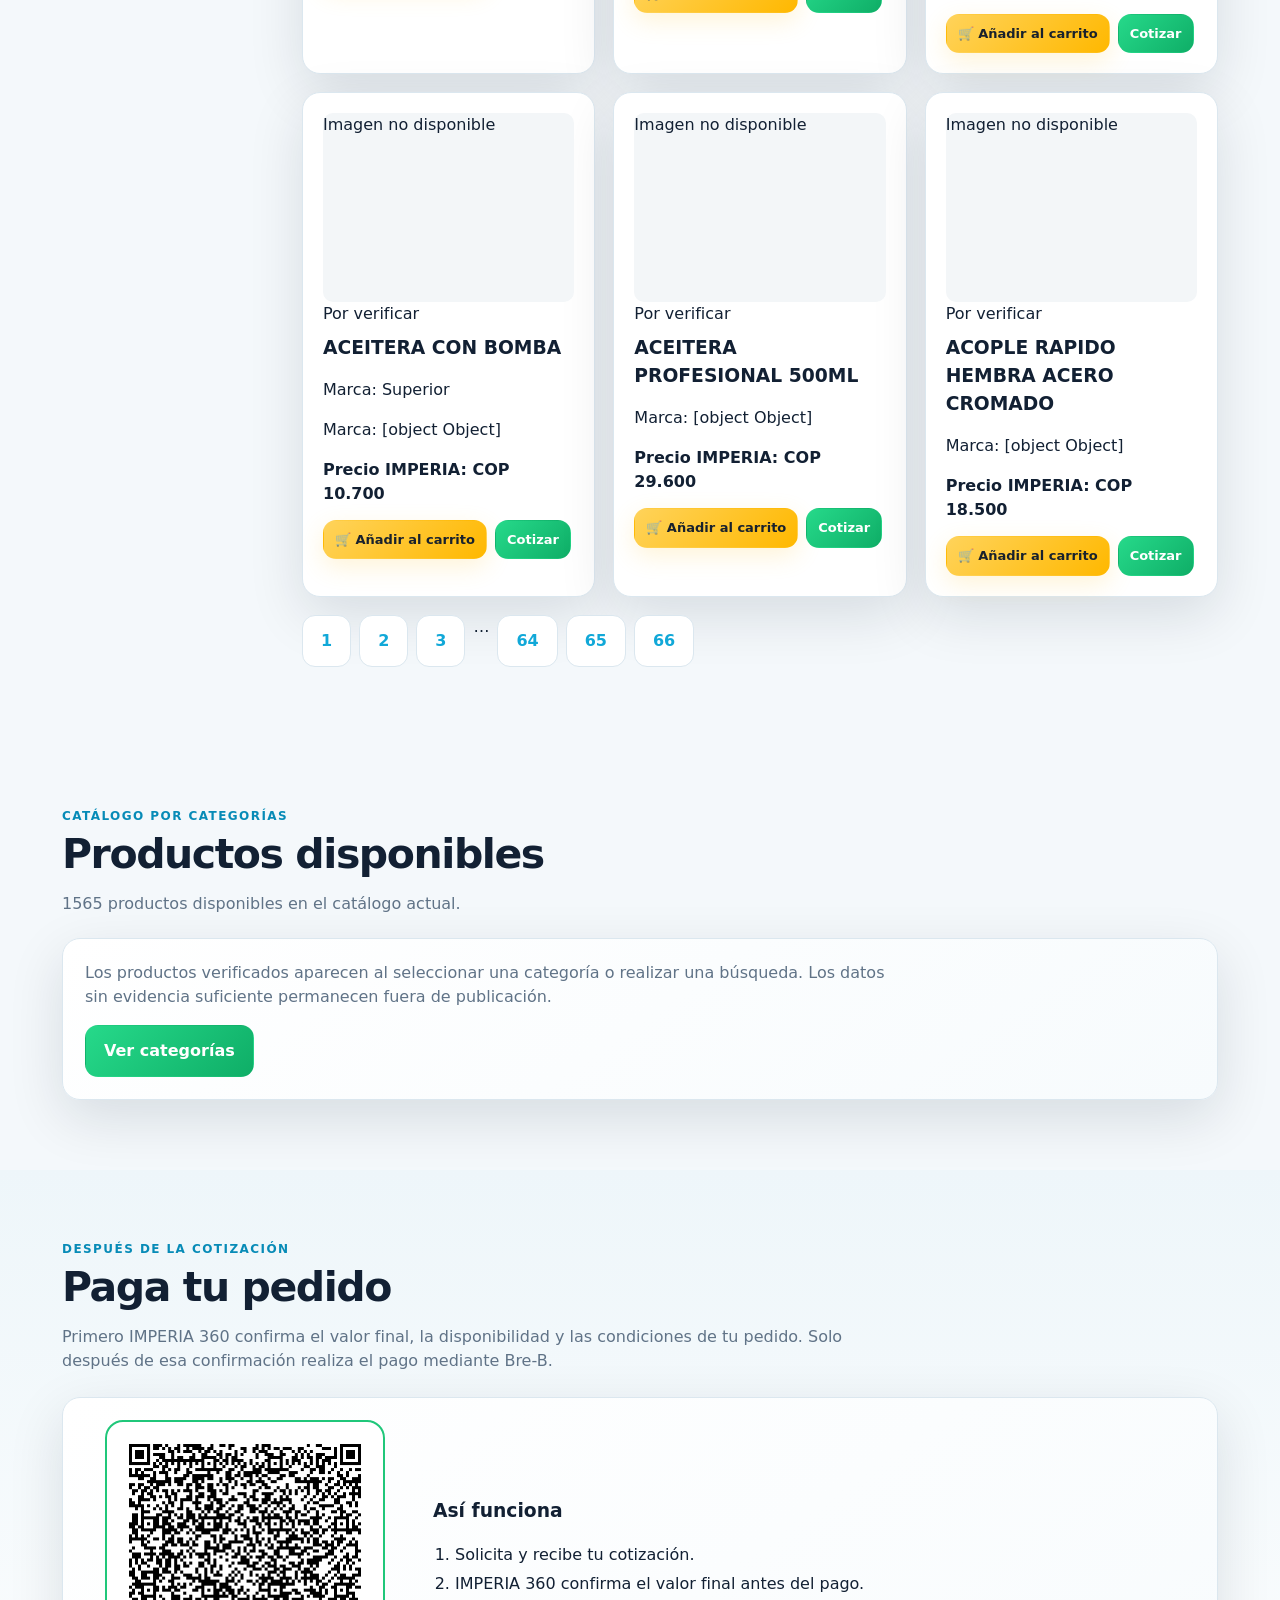
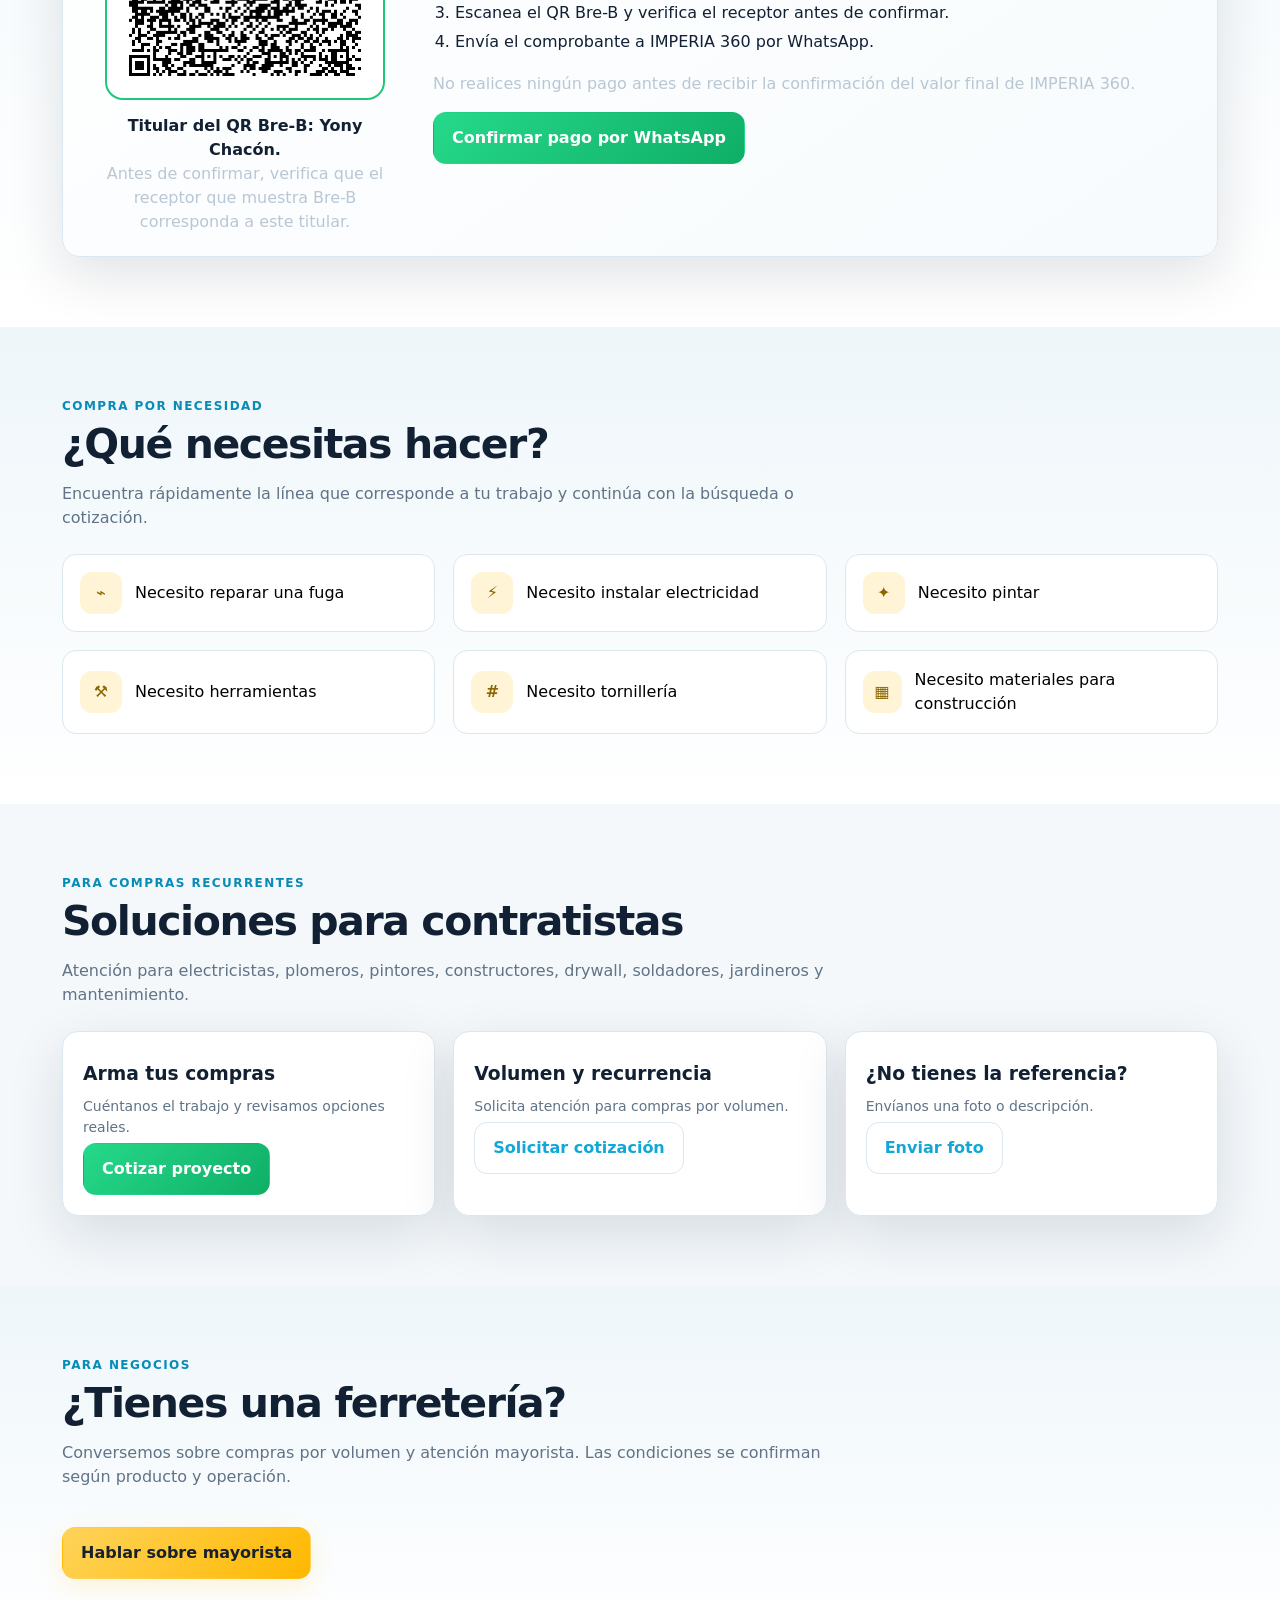
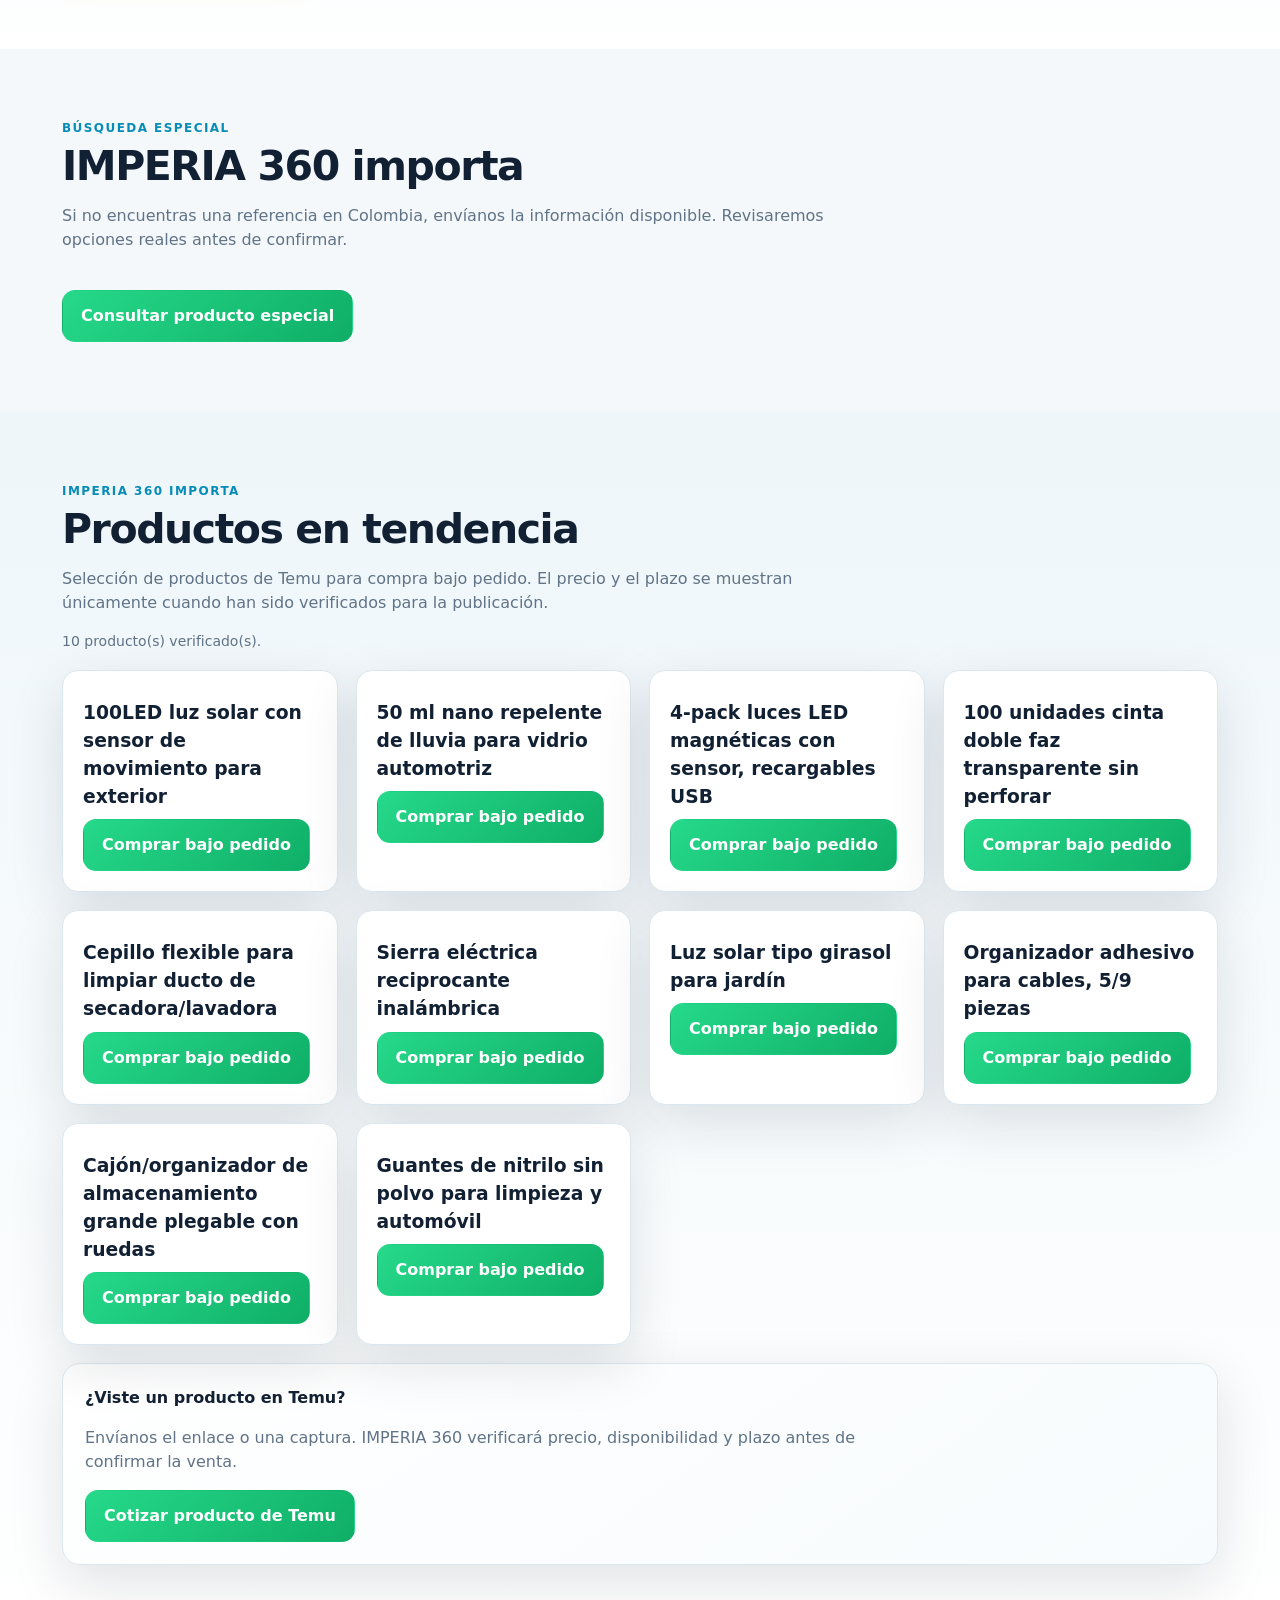
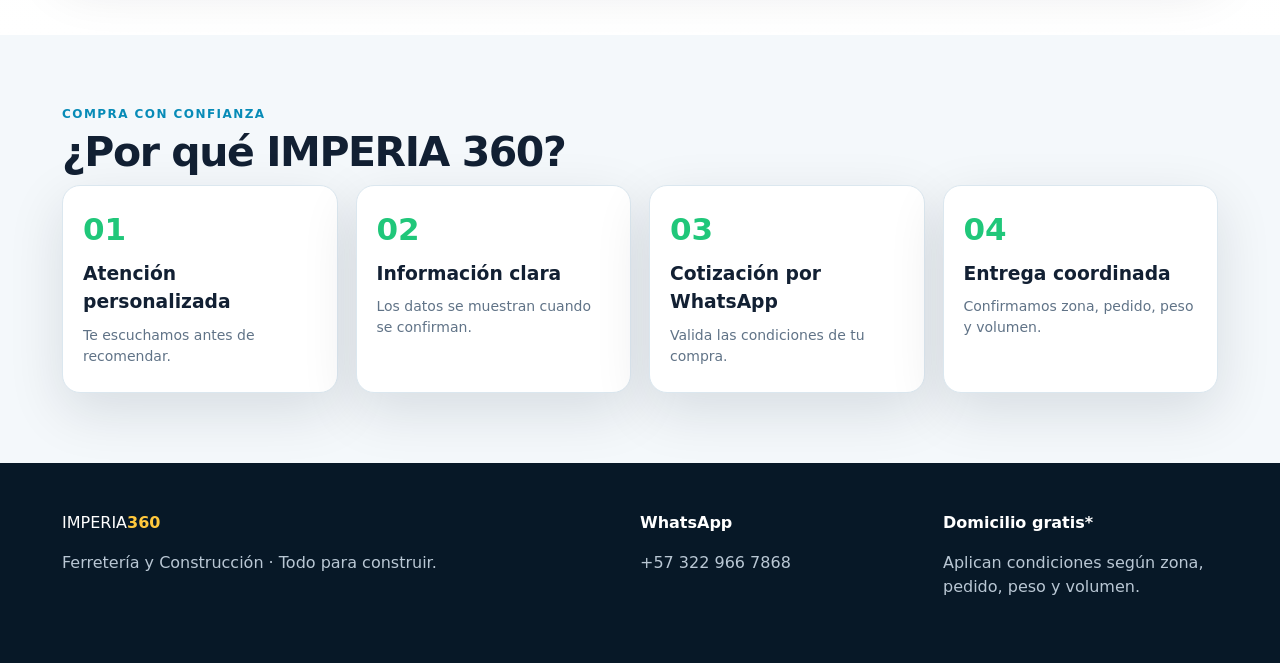
==== commit 317594d6: "feat: refresh IMPERIA 360 with modern industrial ecommerce theme" ====
--- a/index.html
+++ b/index.html
@@ -21,7 +21,26 @@
 <style>
 :root{--navy:#10243a;--blue:#0b5d7a;--gold:#f5b51b;--green:#12805a;--bg:#f5f7fa;--card:#fff;--text:#172033;--muted:#647487;--line:#dfe7ed;--shadow:0 14px 36px #12263a18}*{box-sizing:border-box}html{scroll-behavior:smooth}body{margin:0;background:var(--bg);color:var(--text);font:16px/1.5 Inter,system-ui,Arial,sans-serif}body.menu-open{overflow:hidden}a{text-decoration:none;color:inherit}button,input{font:inherit}.wrap{max-width:1200px;margin:auto;padding:0 22px}.logo{display:flex;align-items:center;min-width:250px}.logo img{display:block;width:250px;height:auto;max-height:58px;transform-origin:center;animation:imperia360Spin 8s ease-in-out infinite;will-change:transform}@keyframes imperia360Spin{0%,72%{transform:rotateY(0deg) scale(1)}82%{transform:rotateY(180deg) scale(1.03)}92%,100%{transform:rotateY(360deg) scale(1)}}@media (prefers-reduced-motion:reduce){.logo img{animation:none}}.logo b{color:var(--gold)}.btn{display:inline-flex;align-items:center;justify-content:center;border:1px solid transparent;border-radius:11px;padding:13px 18px;font-weight:850;cursor:pointer;transition:.2s}.btn:hover{transform:translateY(-2px);box-shadow:0 9px 20px #12263a2b}.gold{background:var(--gold);color:#18212d}.green{background:var(--green);color:#fff}.outline{background:transparent;border-color:#ffffff70;color:#fff}.light{background:#fff;border-color:var(--line);color:var(--blue)}header{position:sticky;top:0;z-index:30;background:#10243af7;color:#fff;box-shadow:0 5px 20px #0002}.nav{min-height:76px;display:flex;align-items:center;gap:24px}.links{display:flex;gap:19px;margin-left:auto;font-size:14px;font-weight:800}.links a{padding:27px 0;border-bottom:3px solid transparent}.links a:hover{color:var(--gold);border-color:var(--gold)}.menu-toggle{display:none;margin-left:auto;border:1px solid #fff6;background:transparent;color:#fff;border-radius:9px;padding:10px}.mobile-actions{display:none}.hero{position:relative;overflow:hidden;background:linear-gradient(120deg,var(--navy),#145c68 66%,#177b73);color:#fff;padding:78px 0 86px}.hero:after{content:"";position:absolute;width:430px;height:430px;border:65px solid #ffffff12;border-radius:50%;right:-160px;top:-180px}.hero-content{position:relative;z-index:1;max-width:920px}.eyebrow,.kicker{font-size:12px;font-weight:900;letter-spacing:.12em;text-transform:uppercase}.eyebrow{color:#ffe7a2}.hero h1{font-size:clamp(42px,6.5vw,78px);line-height:.98;letter-spacing:-.06em;max-width:850px;margin:16px 0 20px}.hero p{font-size:clamp(17px,2vw,21px);color:#e7f0f3;max-width:760px}.hero-search,.catalog-search{display:flex;gap:10px}.hero-search{max-width:980px;background:#fff;border-radius:15px;padding:8px;margin-top:30px;flex-wrap:wrap}.image-search-btn{white-space:nowrap}.image-search-status{font-size:13px;color:#e7f0f3;margin-top:8px;min-height:20px}.hero-search input,.catalog-search input{min-width:0;flex:1;border:0;outline:0;padding:13px 14px}.quick-links,.hero-actions{display:flex;flex-wrap:wrap;gap:10px;margin-top:18px}.quick-links button{border:1px solid #fff5;background:#ffffff12;color:#fff;border-radius:999px;padding:8px 12px;cursor:pointer}section{padding:70px 0}.section-head{display:flex;justify-content:space-between;align-items:end;gap:24px;margin-bottom:25px}.kicker{color:var(--blue);margin:0 0 8px}h2{font-size:clamp(29px,4vw,41px);line-height:1.05;letter-spacing:-.04em;margin:0 0 11px}h3{margin:8px 0}.lead{color:var(--muted);max-width:800px}.benefits,.grid,.placeholder-grid,.service-grid,.steps,.needs-grid{display:grid;gap:18px}.benefits{grid-template-columns:repeat(4,1fr);margin-top:-32px;position:relative;z-index:2}.benefit,.card,.service,.step{background:var(--card);border:1px solid var(--line);border-radius:16px;padding:20px;box-shadow:var(--shadow)}.benefit-icon,.category-icon,.need-icon{width:42px;height:42px;display:grid;place-items:center;border-radius:12px;background:#fff5d6;color:#8a6500;font-weight:900}.benefit p,.category-card p,.service p,.step p{color:var(--muted);font-size:14px;margin:5px 0}.catalog-box{background:#fff;border:1px solid var(--line);border-radius:20px;padding:22px;box-shadow:var(--shadow)}.catalog-search input{border:1px solid #cbd6df;border-radius:10px}.status{font-size:14px;color:var(--muted);margin-top:12px}.catalog-layout{display:grid;grid-template-columns:220px 1fr;gap:20px;margin-top:22px}.filters{background:#fff;border:1px solid var(--line);border-radius:15px;padding:18px;height:max-content}.filters h3{margin-top:0}.filter-empty{color:var(--muted);font-size:14px}.grid{grid-template-columns:repeat(auto-fit,minmax(220px,1fr))}.category-card{min-height:174px;transition:.22s}.category-visual{width:54px;height:54px;display:grid;place-items:center;border-radius:14px;background:linear-gradient(135deg,#fff5d6,#e9f6f1);color:var(--blue);font-size:18px;font-weight:950;letter-spacing:.04em}.category-actions{display:flex;flex-wrap:wrap;gap:8px;margin-top:14px}.category-actions .btn{padding:9px 11px;font-size:13px}.category-card:hover{transform:translateY(-5px)}.num{font-size:11px;color:var(--blue);font-weight:900;letter-spacing:.1em;margin-top:12px}.pill{display:inline-block;margin-top:14px;padding:6px 10px;border-radius:999px;background:#e9f6f1;color:var(--green);font-size:12px;font-weight:850}.empty{border:1px dashed #aebdca;border-radius:18px;background:linear-gradient(135deg,#fff,#f0f5f7);padding:38px;text-align:center;color:var(--muted)}.empty strong{display:block;color:var(--text);font-size:19px;margin-bottom:7px}.placeholder-grid{grid-template-columns:repeat(3,1fr)}.service-grid{grid-template-columns:repeat(3,1fr)}.needs-grid{grid-template-columns:repeat(3,1fr)}.need{display:flex;align-items:center;gap:13px;background:#fff;border:1px solid var(--line);border-radius:14px;padding:17px;text-align:left;cursor:pointer}.need:hover{border-color:var(--gold);transform:translateY(-2px)}.steps{grid-template-columns:repeat(4,1fr)}.step strong{color:var(--green);font-size:31px}.band{background:#e9f6f1}.product-image{width:100%;aspect-ratio:4/3;object-fit:contain;background:#f3f6f8;border-radius:10px}.product-image-wrap{position:relative;overflow:hidden}.imperia-image-brand{margin-top:6px;padding:4px 8px;text-align:center;font-size:11px;font-weight:950;letter-spacing:.12em;color:#fff;background:#10243a;border-radius:0 0 8px 8px}footer{background:var(--navy);color:#fff;padding:48px 0}.footergrid{display:grid;grid-template-columns:2fr 1fr 1fr;gap:28px}.muted{color:#b9c7d4}.wa{position:fixed;right:18px;bottom:18px;z-index:20;background:#25d366;color:#fff;padding:14px 18px;border-radius:50px;font-weight:900;box-shadow:0 8px 25px #0004}@media(max-width:950px){.nav-whatsapp{display:none}.menu-toggle{display:block}.links{position:fixed;display:none;inset:76px 0 auto;background:var(--navy);padding:12px 22px 24px;flex-direction:column;gap:0}.links.open{display:flex}.links a{padding:15px 0;border-bottom:1px solid #ffffff1b}.mobile-actions{display:block;padding-top:13px}.mobile-actions .btn{width:100%}.benefits{grid-template-columns:repeat(2,1fr)}.catalog-layout{grid-template-columns:1fr}.steps{grid-template-columns:repeat(2,1fr)}}@media(max-width:650px){.wrap{padding:0 16px}.hero{padding:58px 0 65px}.hero h1{font-size:45px}.hero-search,.catalog-search,.hero-actions{flex-direction:column}.hero-search .btn,.catalog-search .btn,.hero-actions .btn{width:100%}.benefits,.placeholder-grid,.service-grid,.needs-grid,.steps,.footergrid{grid-template-columns:1fr}.section-head{display:block}.wa{right:12px;bottom:12px}}
 .cart-fab{position:fixed;right:18px;bottom:76px;z-index:10000;border:0;border-radius:999px;background:var(--gold);color:#172033;font-weight:950;padding:13px 17px;box-shadow:0 10px 28px #0004;cursor:pointer}.cart-count{display:inline-grid;place-items:center;min-width:24px;height:24px;border-radius:999px;background:#10243a;color:#fff;margin-left:6px}.cart-panel{position:fixed;z-index:10001;right:16px;bottom:16px;width:min(440px,calc(100vw - 32px));max-height:78vh;overflow:auto;background:#fff;border:1px solid var(--line);border-radius:20px;box-shadow:0 24px 70px #0005;padding:20px;display:none}.cart-panel.open{display:block}.cart-head{display:flex;justify-content:space-between;align-items:center;gap:10px}.cart-row{display:grid;grid-template-columns:1fr auto;gap:10px;padding:12px 0;border-bottom:1px solid var(--line)}.cart-row small{display:block;color:var(--muted)}.cart-qty{display:flex;align-items:center;gap:6px}.cart-qty button{border:1px solid var(--line);background:#fff;border-radius:7px;width:30px;height:30px;cursor:pointer}.cart-empty{text-align:center;color:var(--muted);padding:24px 4px}.cart-note{font-size:12px;color:var(--muted);margin:10px 0}.cart-total{display:flex;justify-content:space-between;font-weight:950;font-size:18px;padding:14px 0}.product-actions{display:flex;flex-wrap:wrap;gap:8px;margin-top:14px}.product-actions .btn{padding:9px 11px;font-size:13px}@media(max-width:650px){.cart-fab{right:12px;bottom:72px}.cart-panel{right:8px;bottom:8px;width:calc(100vw - 16px)}}.imperia-hero-carousel{position:relative;margin-top:24px;border-radius:18px;overflow:hidden;background:#fff1;border:1px solid #ffffff25;min-height:190px}.imperia-carousel-track{display:flex;transition:transform .65s ease;will-change:transform}.imperia-carousel-slide{min-width:100%;height:230px;display:grid;grid-template-columns:38% 62%;align-items:center;background:linear-gradient(120deg,#ffffff12,#ffffff08);color:#fff}.imperia-carousel-slide img{width:100%;height:230px;object-fit:contain;background:#fff}.imperia-carousel-info{padding:20px 24px}.imperia-carousel-info strong{display:block;font-size:20px;line-height:1.15}.imperia-carousel-info small{display:block;margin-top:8px;color:#d9e8ec}.imperia-carousel-btn{position:absolute;top:50%;transform:translateY(-50%);border:1px solid #ffffff55;background:#10243acc;color:#fff;width:38px;height:38px;border-radius:50%;cursor:pointer;font-size:27px;z-index:2}.imperia-carousel-btn.prev{left:10px}.imperia-carousel-btn.next{right:10px}.imperia-carousel-dots{position:absolute;bottom:9px;left:0;right:0;text-align:center}.imperia-carousel-dots i{display:inline-block;width:7px;height:7px;border-radius:50%;background:#fff8;margin:0 3px}.imperia-carousel-dots i.active{background:var(--gold)}@media(max-width:650px){.imperia-carousel-slide{grid-template-columns:42% 58%;height:180px}.imperia-carousel-slide img{height:180px}.imperia-carousel-info{padding:12px}.imperia-carousel-info strong{font-size:15px}.imperia-carousel-info small{font-size:11px}}</style>
-<script>function loadScript(a){var b=document.getElementsByTagName("head")[0],c=document.createElement("script");c.type="text/javascript",c.src="https://tracker.metricool.com/resources/be.js",c.onreadystatechange=a,c.onload=a,b.appendChild(c)}loadScript(function(){beTracker.t({hash:"8592aa509357418b374c31b48154c059"})});</script></head>
+<script>function loadScript(a){var b=document.getElementsByTagName("head")[0],c=document.createElement("script");c.type="text/javascript",c.src="https://tracker.metricool.com/resources/be.js",c.onreadystatechange=a,c.onload=a,b.appendChild(c)}loadScript(function(){beTracker.t({hash:"8592aa509357418b374c31b48154c059"})});</script><style id="imperia-modern-theme">
+/* IMPERIA 360 — Modern Industrial Tech theme */
+:root{--navy:#071827;--navy2:#0b2638;--blue:#11a8d8;--cyan:#45d9ff;--gold:#ffc83d;--green:#20c77a;--bg:#f4f8fb;--card:#ffffff;--text:#122033;--muted:#607387;--line:#dbe7ef;--shadow:0 18px 55px rgba(7,24,39,.12)}
+header{background:rgba(7,24,39,.94);backdrop-filter:blur(16px);-webkit-backdrop-filter:blur(16px)}
+.nav{min-height:82px}.logo{min-width:230px}.logo img{width:230px;max-height:58px;filter:drop-shadow(0 6px 18px rgba(69,217,255,.18))}
+.hero{background:radial-gradient(circle at 78% 18%,rgba(69,217,255,.18),transparent 25%),radial-gradient(circle at 15% 90%,rgba(32,199,122,.14),transparent 30%),linear-gradient(135deg,#061522 0%,#0b2b40 52%,#075c69 100%);padding:70px 0 76px}
+.hero:before{content:"";position:absolute;inset:0;background:linear-gradient(115deg,transparent 0 45%,rgba(255,255,255,.035) 45.2% 45.5%,transparent 45.7%);pointer-events:none}
+.hero h1{max-width:900px;text-wrap:balance}.hero p{max-width:780px}
+.hero-search{background:rgba(255,255,255,.10);border:1px solid rgba(255,255,255,.20);padding:8px;border-radius:18px;box-shadow:0 20px 50px rgba(0,0,0,.20);backdrop-filter:blur(14px);-webkit-backdrop-filter:blur(14px)}
+.hero-search input{border-radius:12px}
+.btn{border-radius:13px}.btn.gold{background:linear-gradient(135deg,#ffd35a,#ffb800);box-shadow:0 8px 24px rgba(255,200,61,.20)}.btn.green{background:linear-gradient(135deg,#26d98a,#0fae67)}
+.imperia-hero-carousel{border-radius:20px;overflow:hidden;box-shadow:0 20px 55px rgba(0,0,0,.24);border:1px solid rgba(255,255,255,.18)}
+.catalog-box,.step,.benefit,.product-card{border-radius:18px;box-shadow:var(--shadow);border:1px solid var(--line)}
+.catalog-box{background:linear-gradient(145deg,#fff,#f7fbfd)}
+.band{background:linear-gradient(180deg,#eef6fa,#fff)}
+.kicker{color:#078bb7}
+h2{letter-spacing:-.035em}
+@media(max-width:900px){.links{gap:12px}.nav-whatsapp{display:none}.logo{min-width:190px}.logo img{width:190px}}
+@media(max-width:640px){.nav{min-height:68px}.logo{min-width:170px}.logo img{width:170px;max-height:48px}.hero{padding:48px 0 56px}.hero-search{padding:6px}.hero-search input{min-width:0}}
+</style></head>
 <body>
 <header><div class="wrap nav"><a class="logo" href="#inicio" aria-label="IMPERIA 360"><img src="./assets/brand/imperia360-logo.svg" alt="IMPERIA 360"></a><nav class="links" id="main-menu"><a href="#catalogo">Categorías</a><a href="#productos">Productos</a><a href="#comprar">Comprar</a><a href="#pago">Pagar</a><a href="#necesidades">Necesidades</a><a href="#contratistas">Contratistas</a><a href="#contacto">Contacto</a><div class="mobile-actions"><a class="btn gold" href="https://wa.me/573229667868?text=Hola%20IMPERIA%20360%2C%20necesito%20ayuda." target="_blank" rel="noopener noreferrer">Hablar por WhatsApp</a></div></nav><a class="btn gold nav-whatsapp" href="https://wa.me/573229667868?text=Hola%20IMPERIA%20360%2C%20necesito%20ayuda." target="_blank" rel="noopener noreferrer">WhatsApp</a><button class="menu-toggle" id="menu-toggle" aria-label="Abrir menú" aria-expanded="false">☰</button></div></header>
 <main>
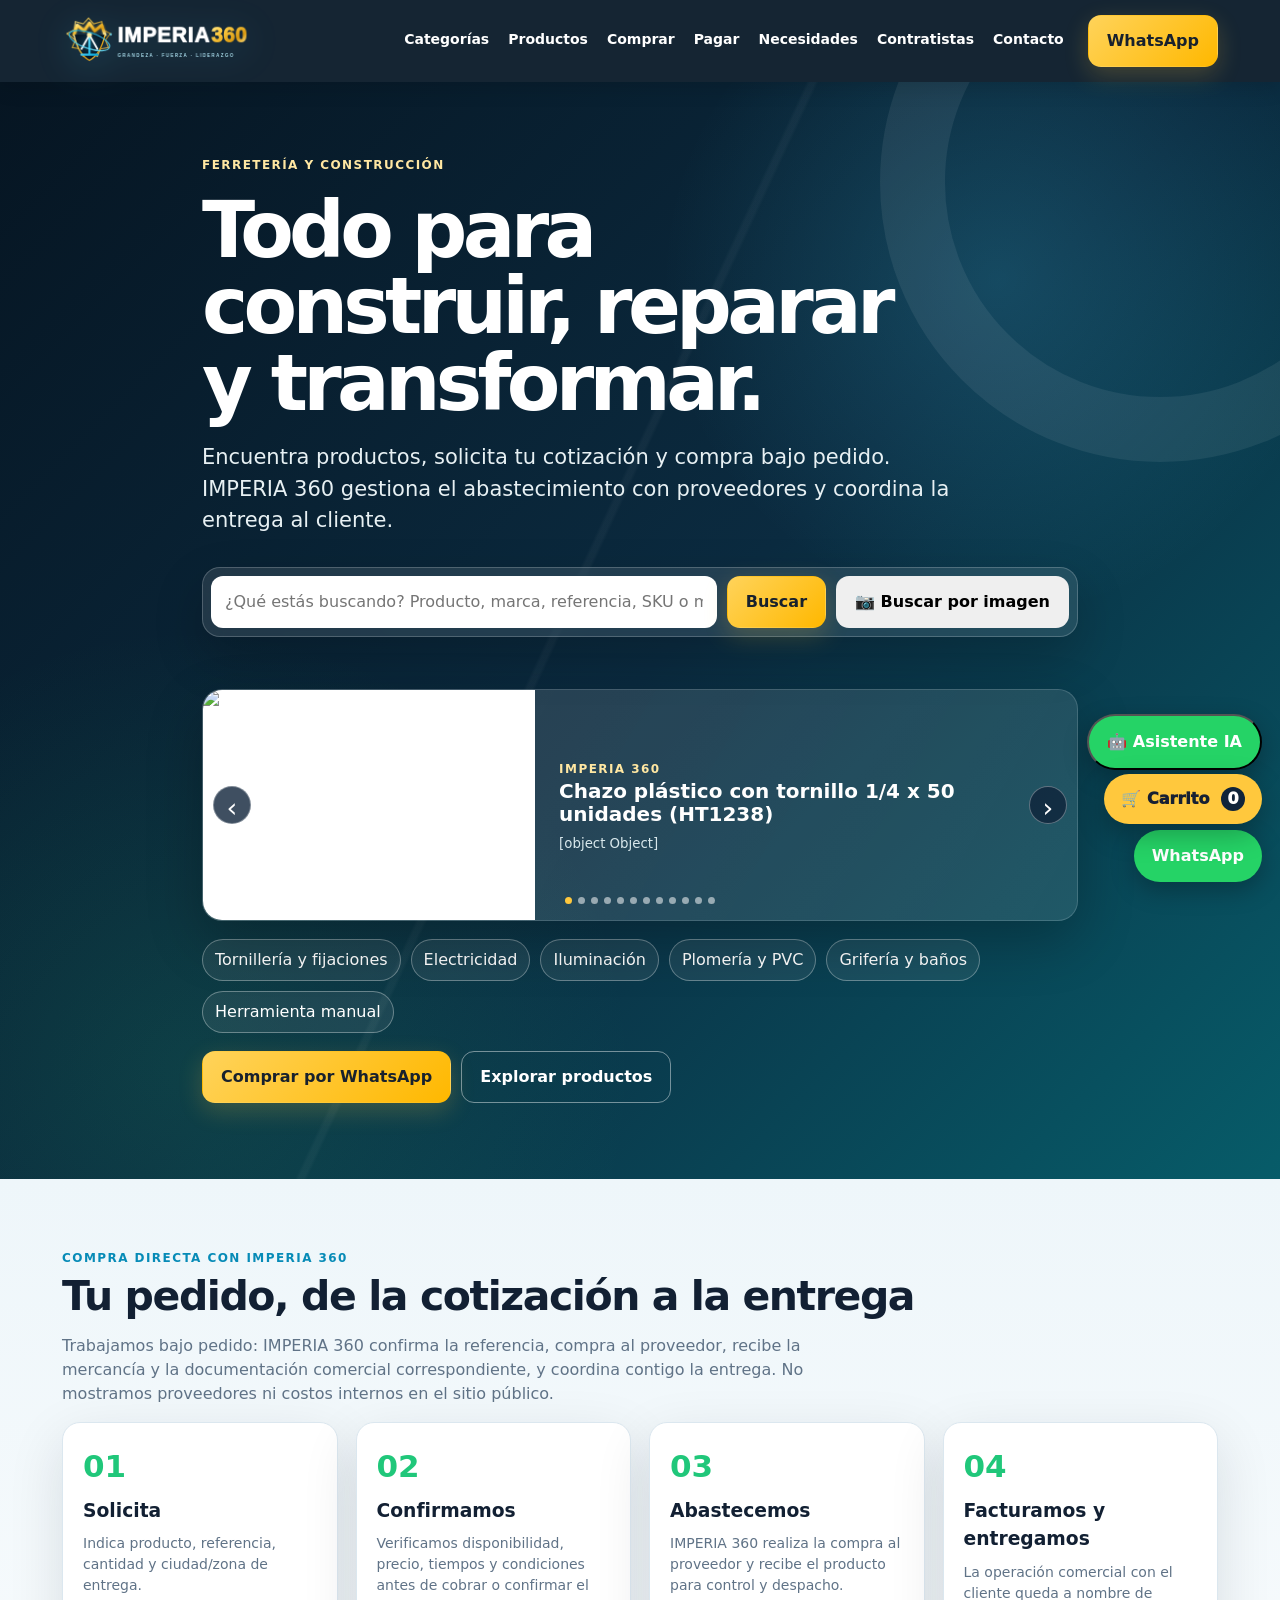
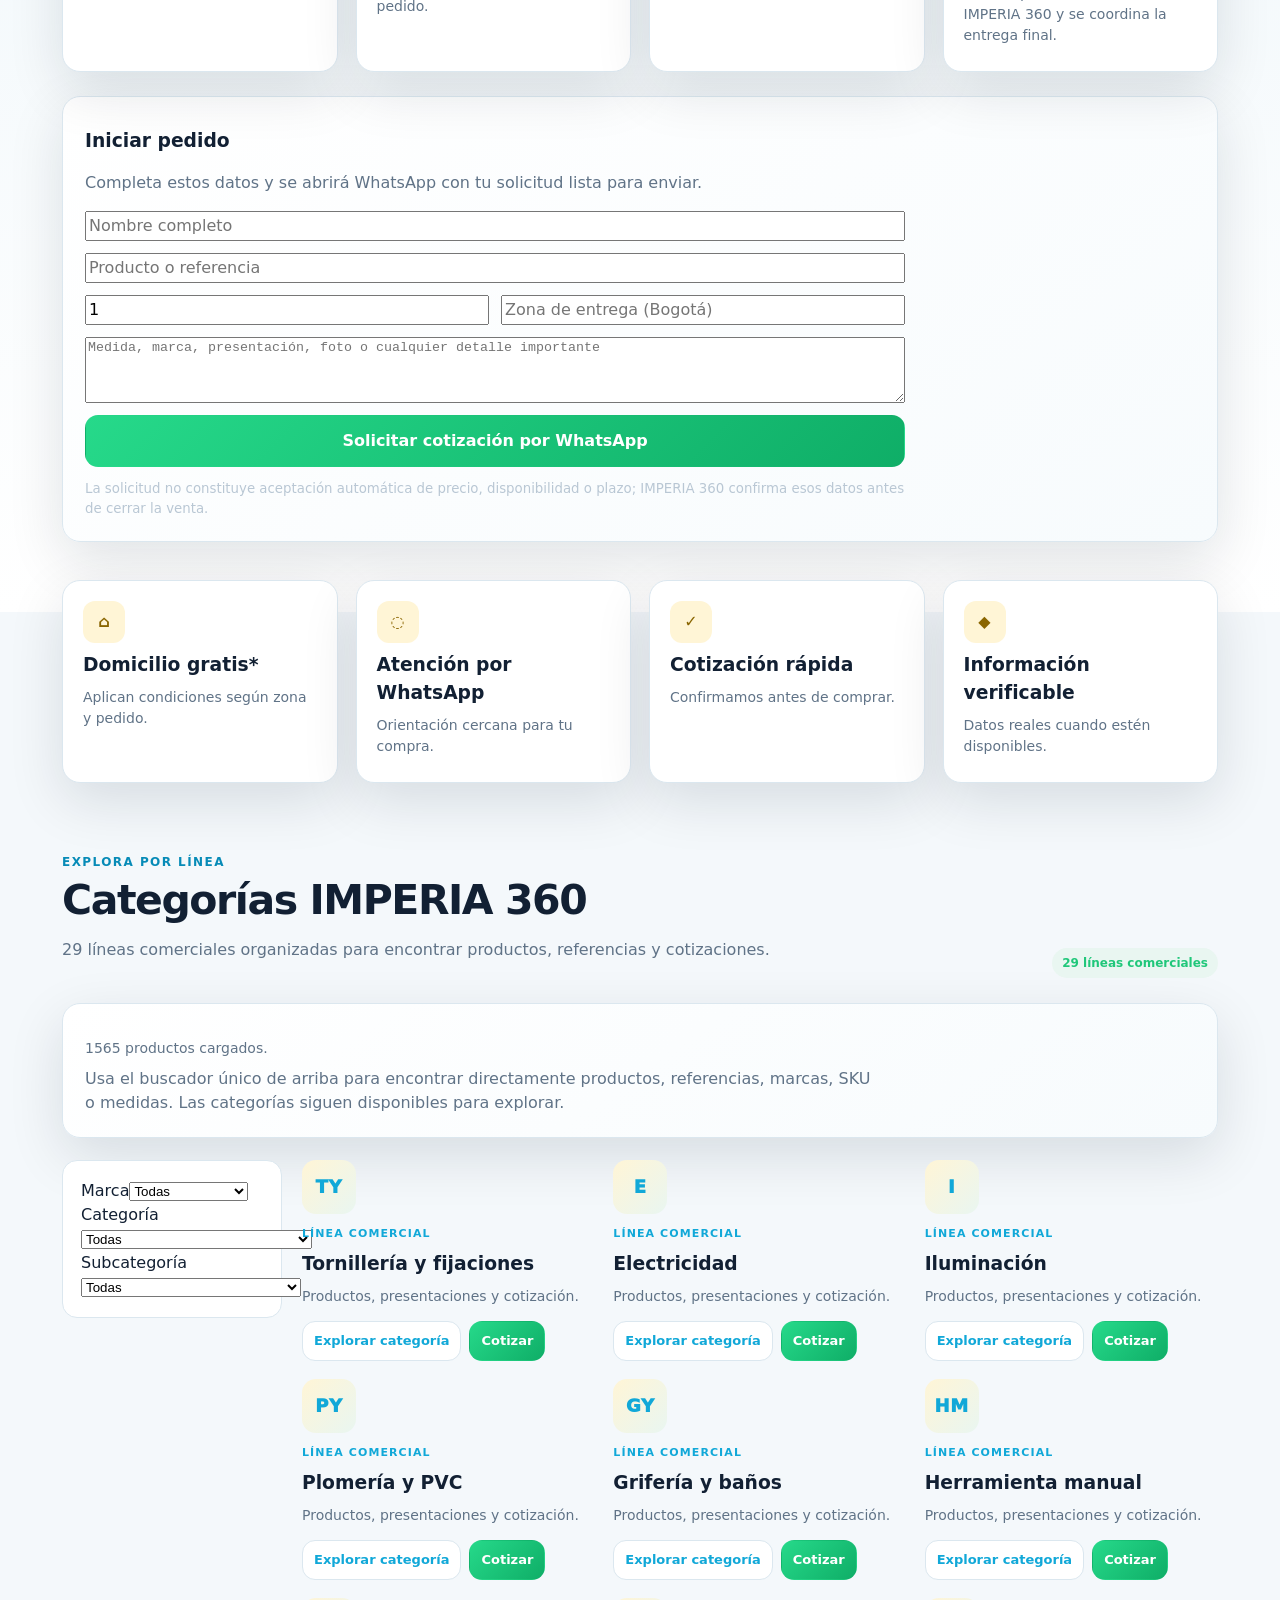
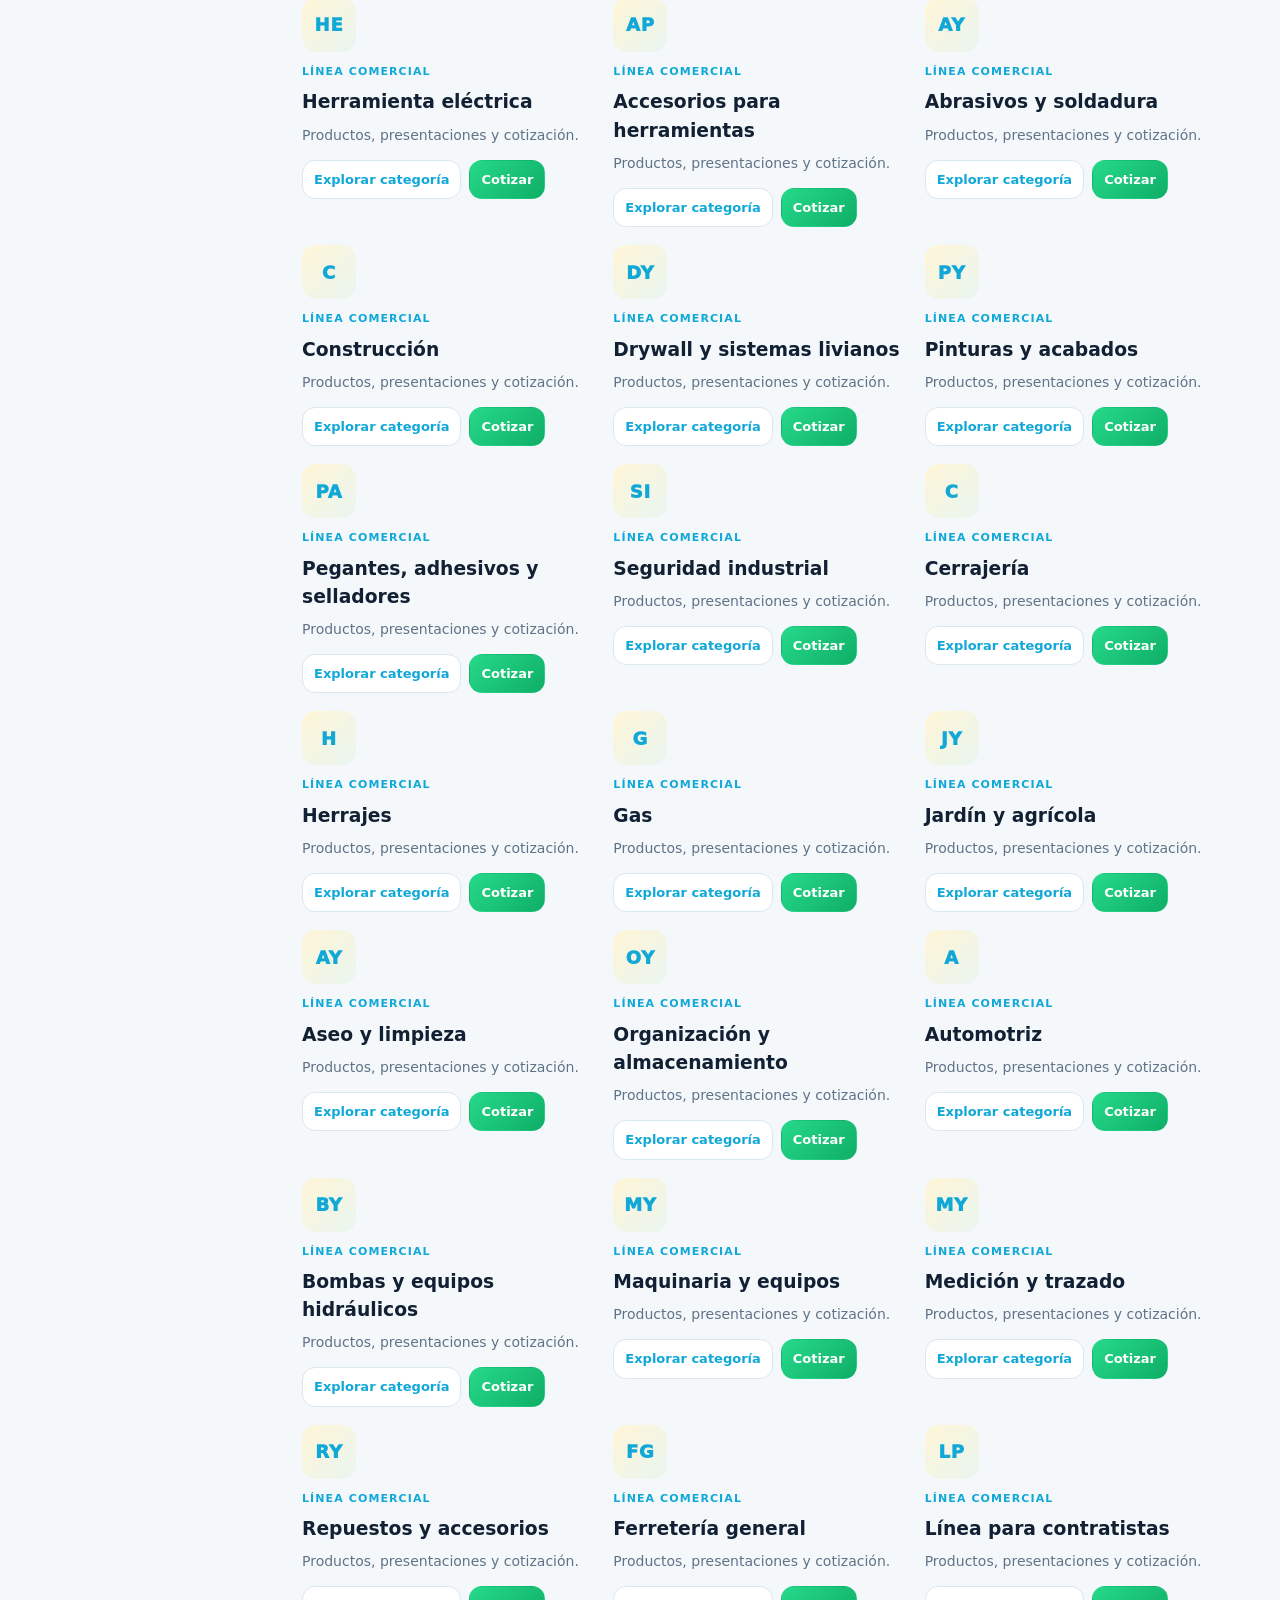
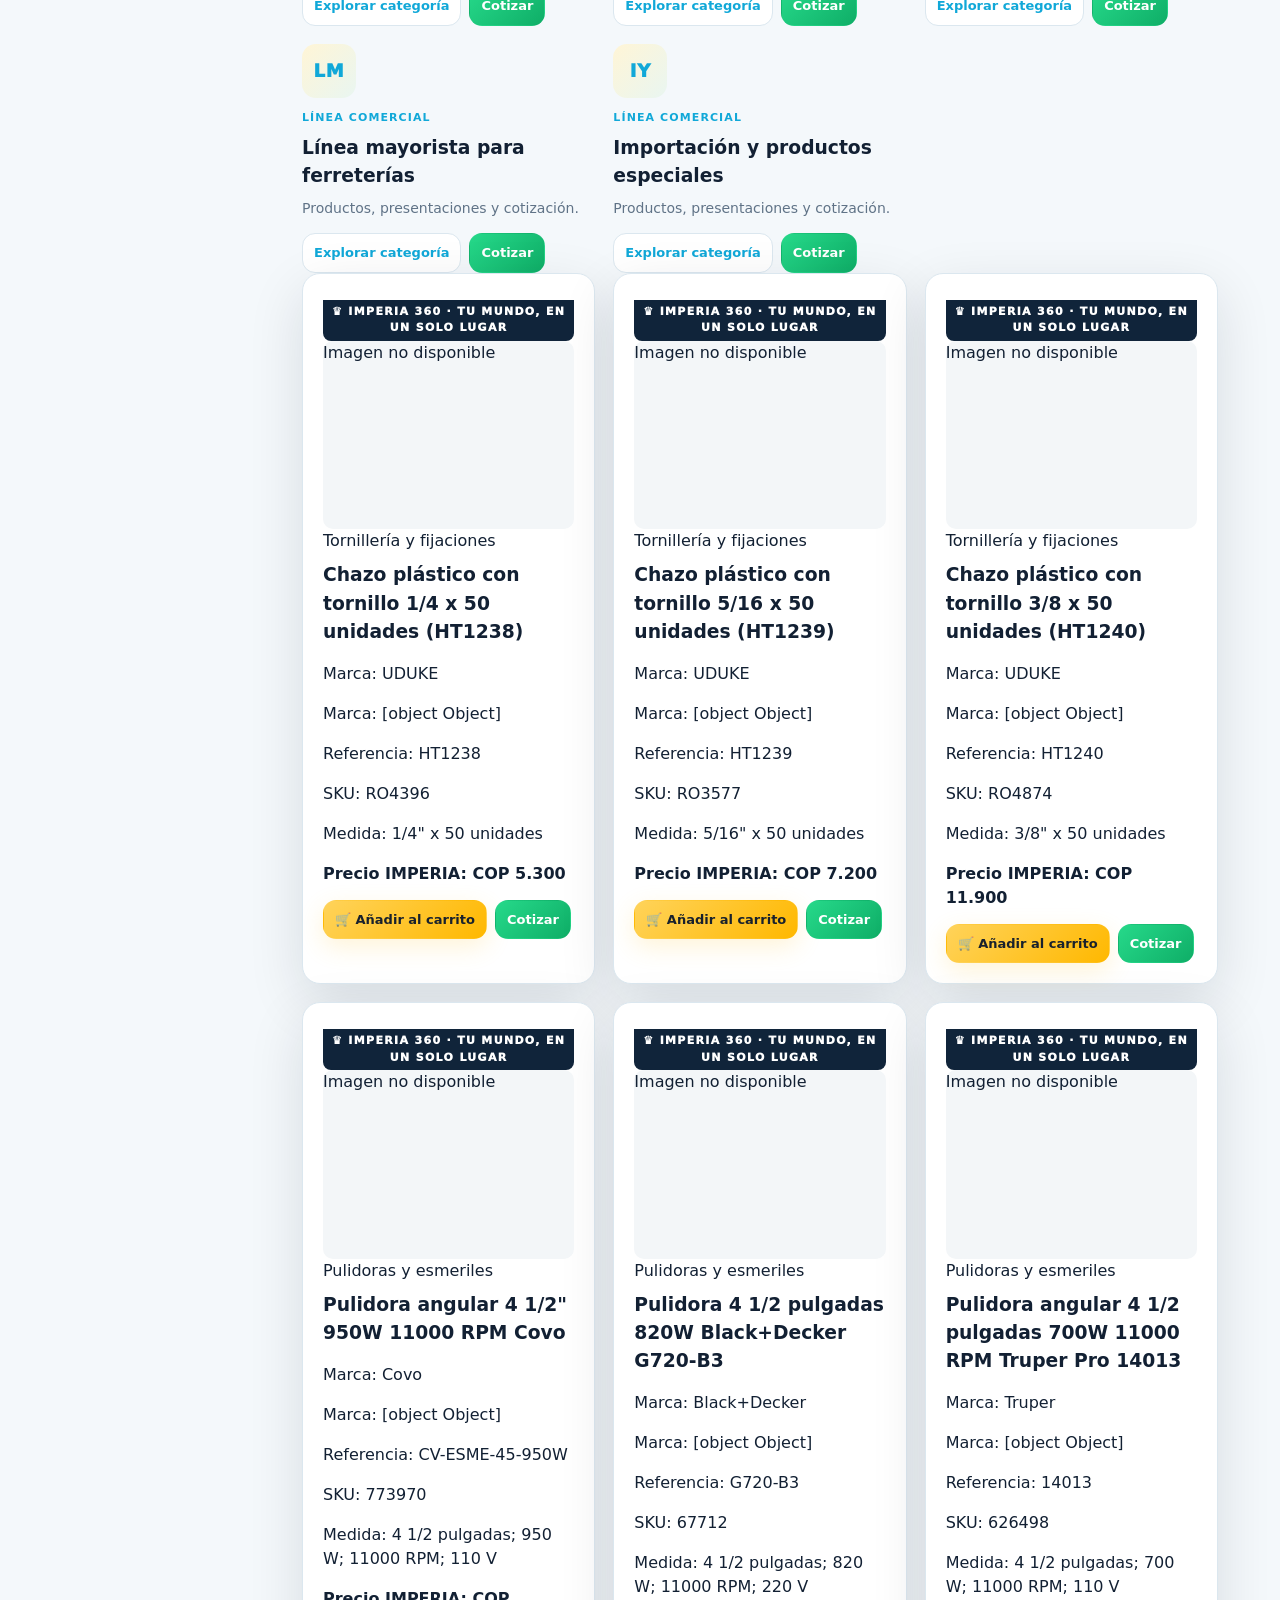
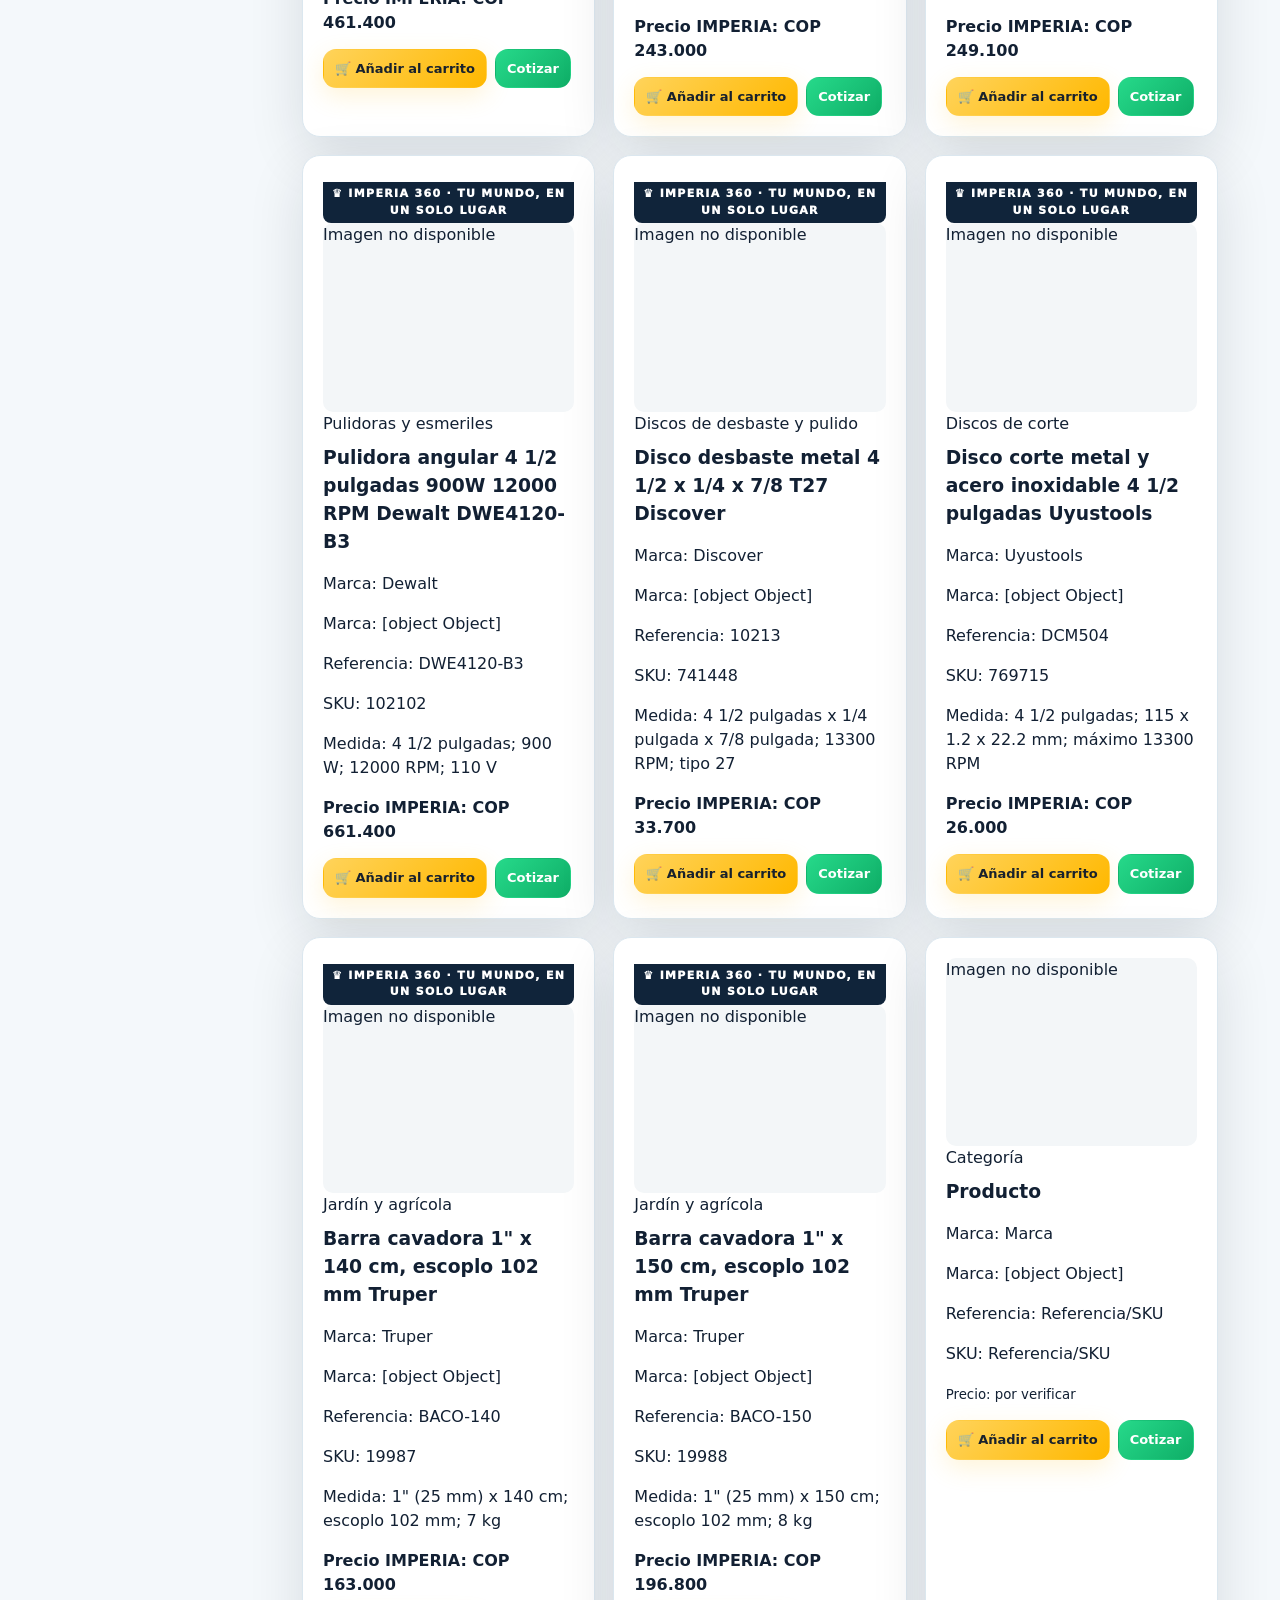
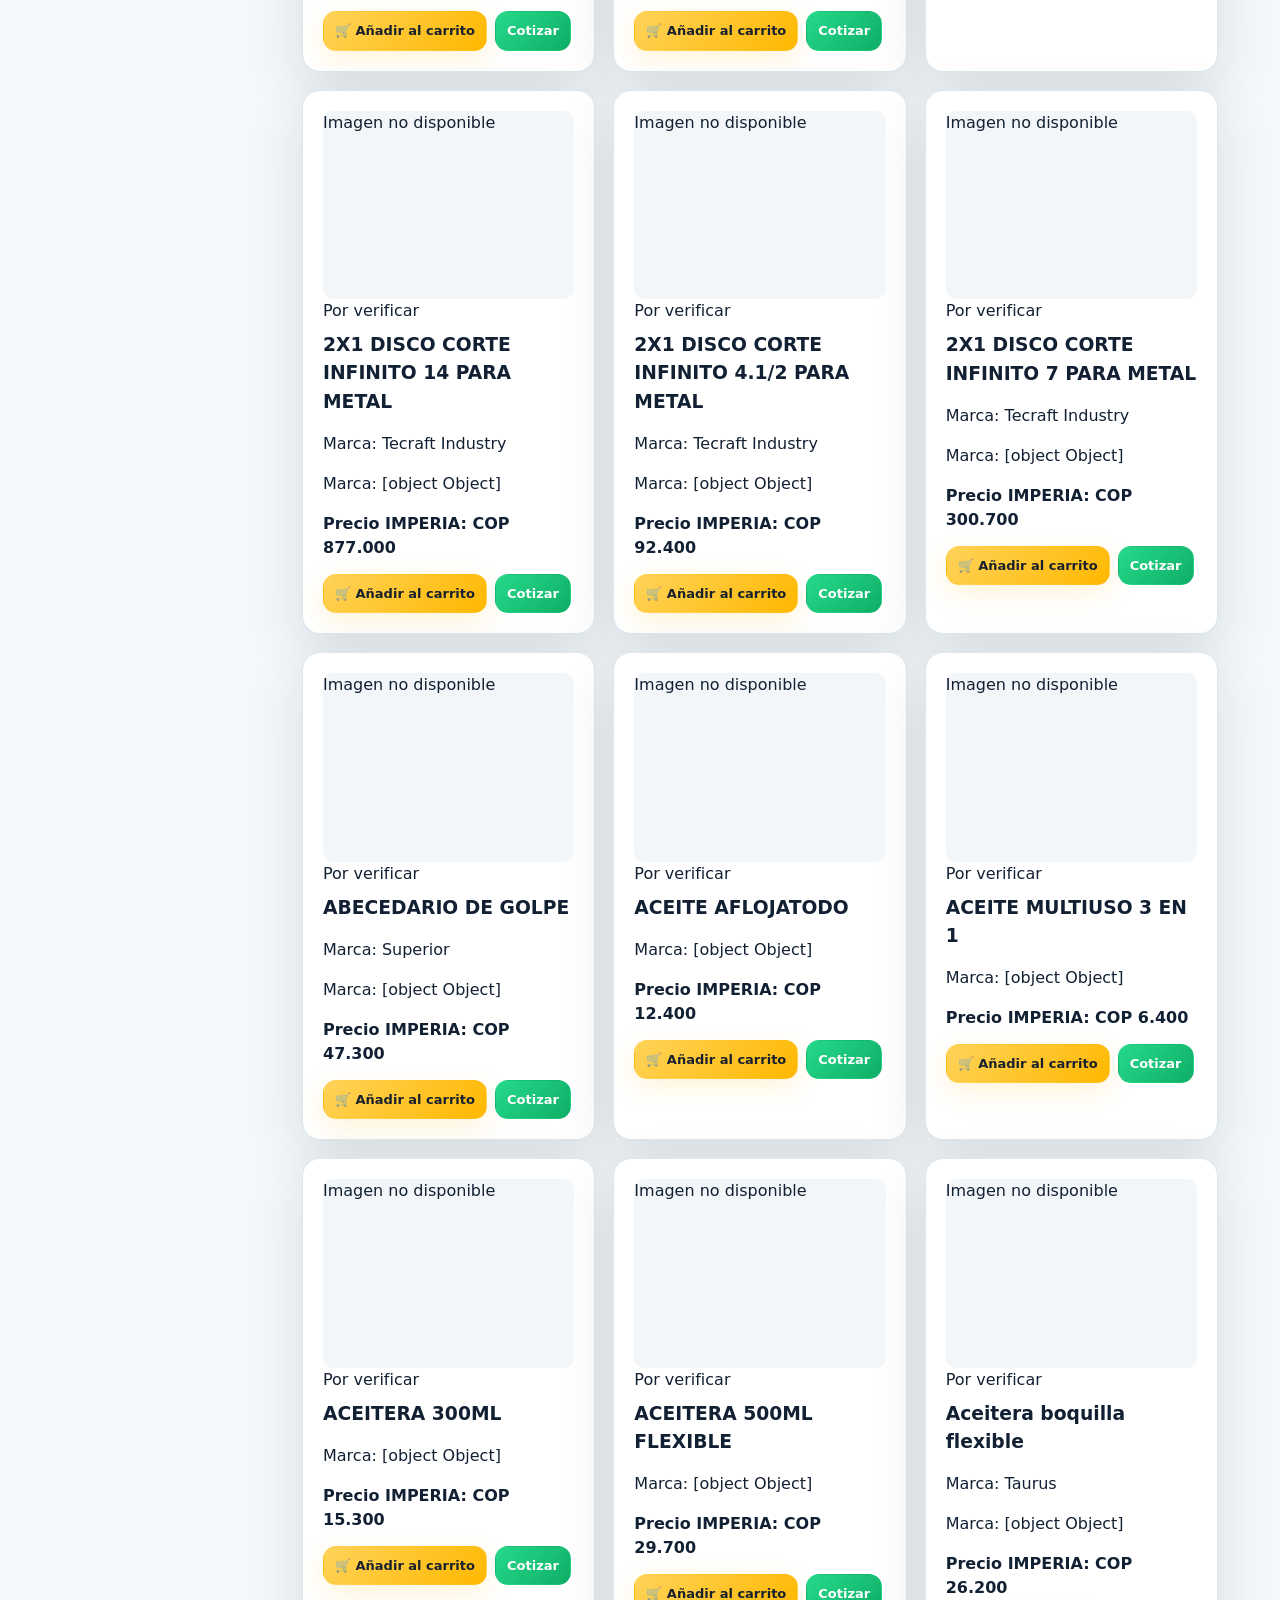
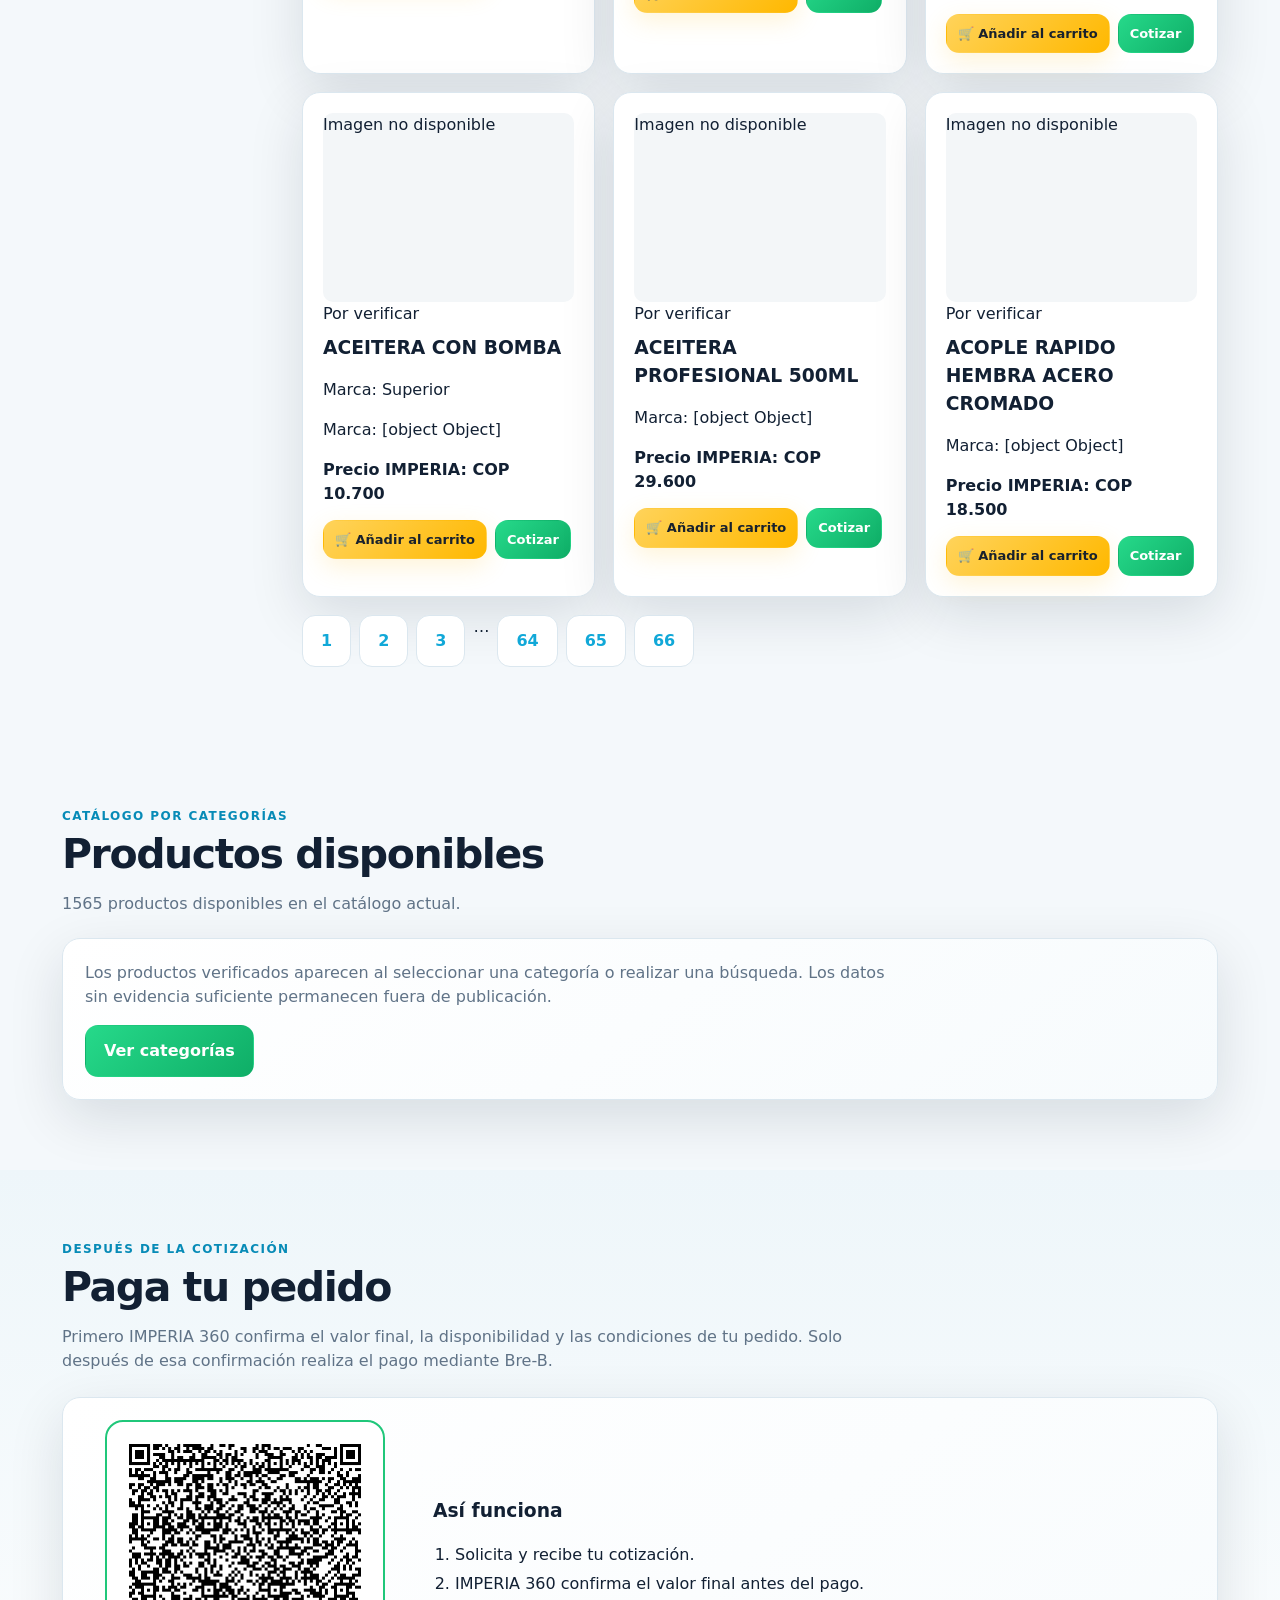
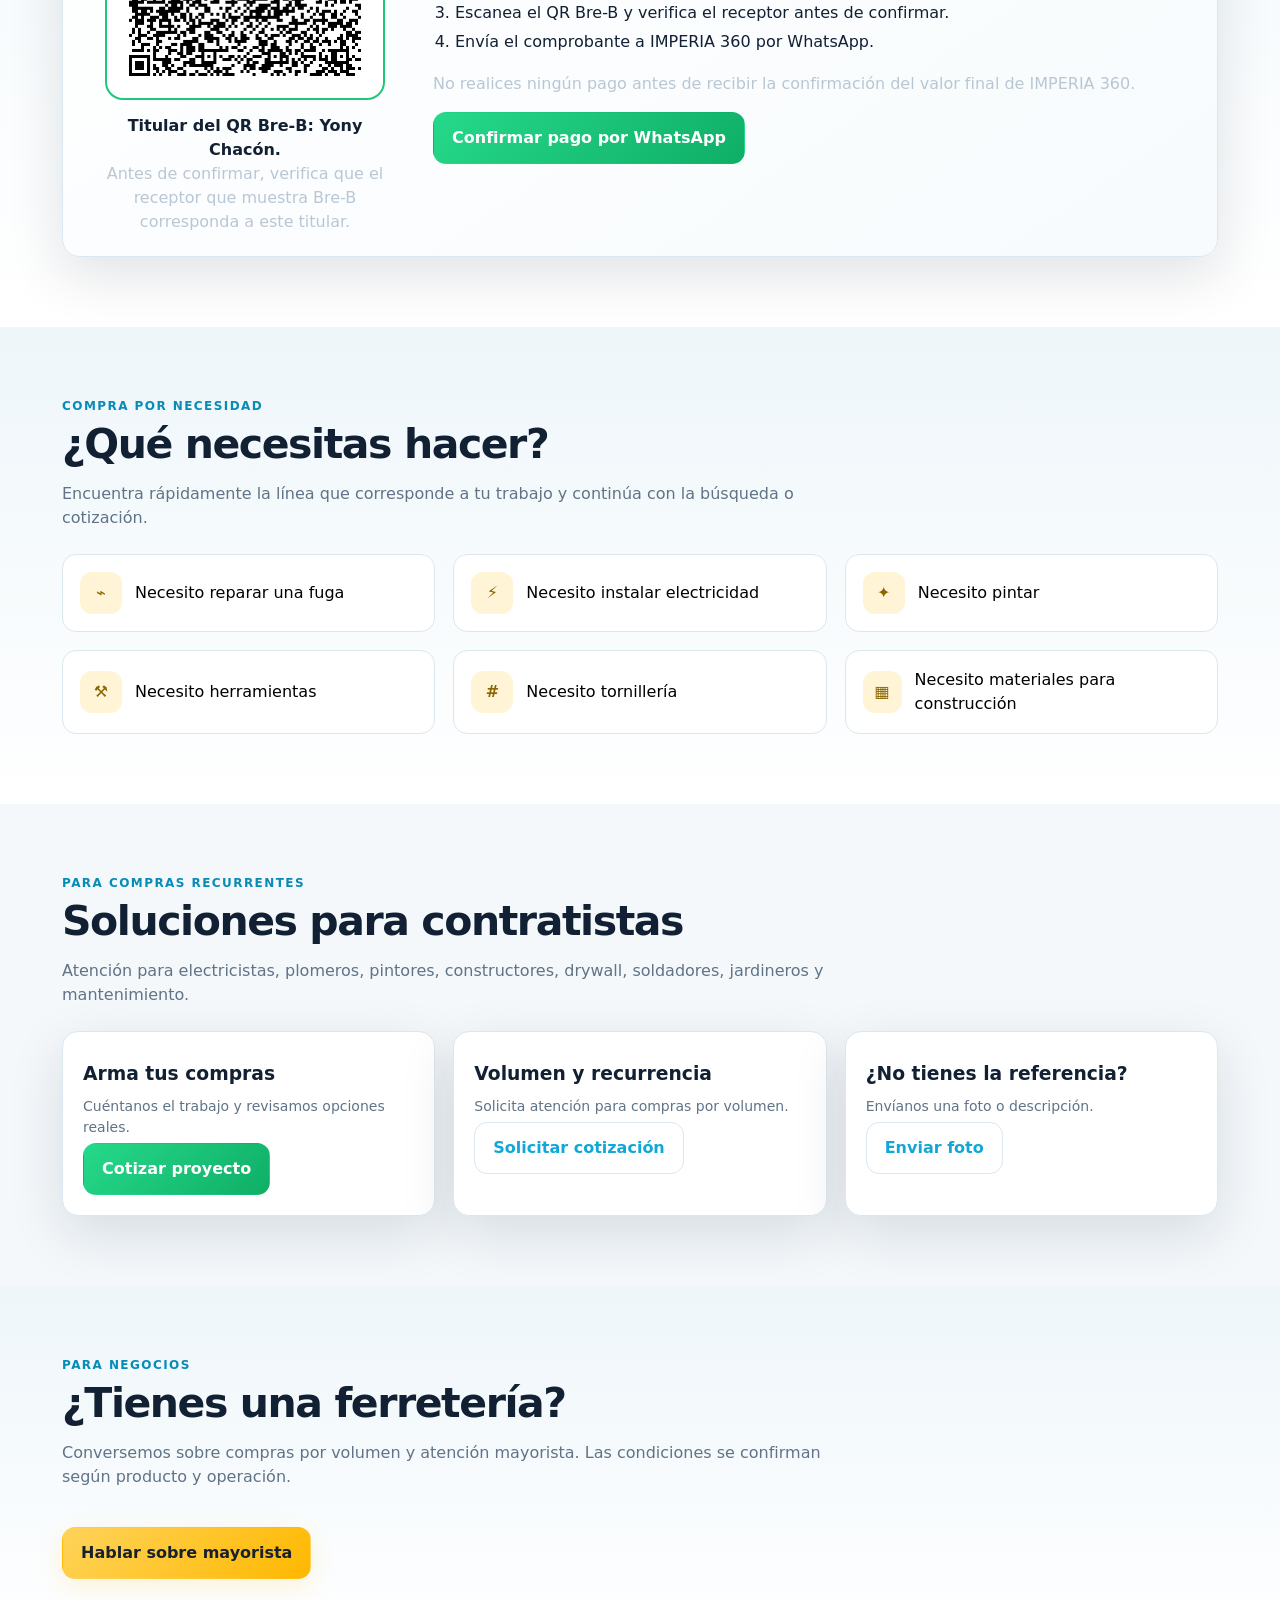
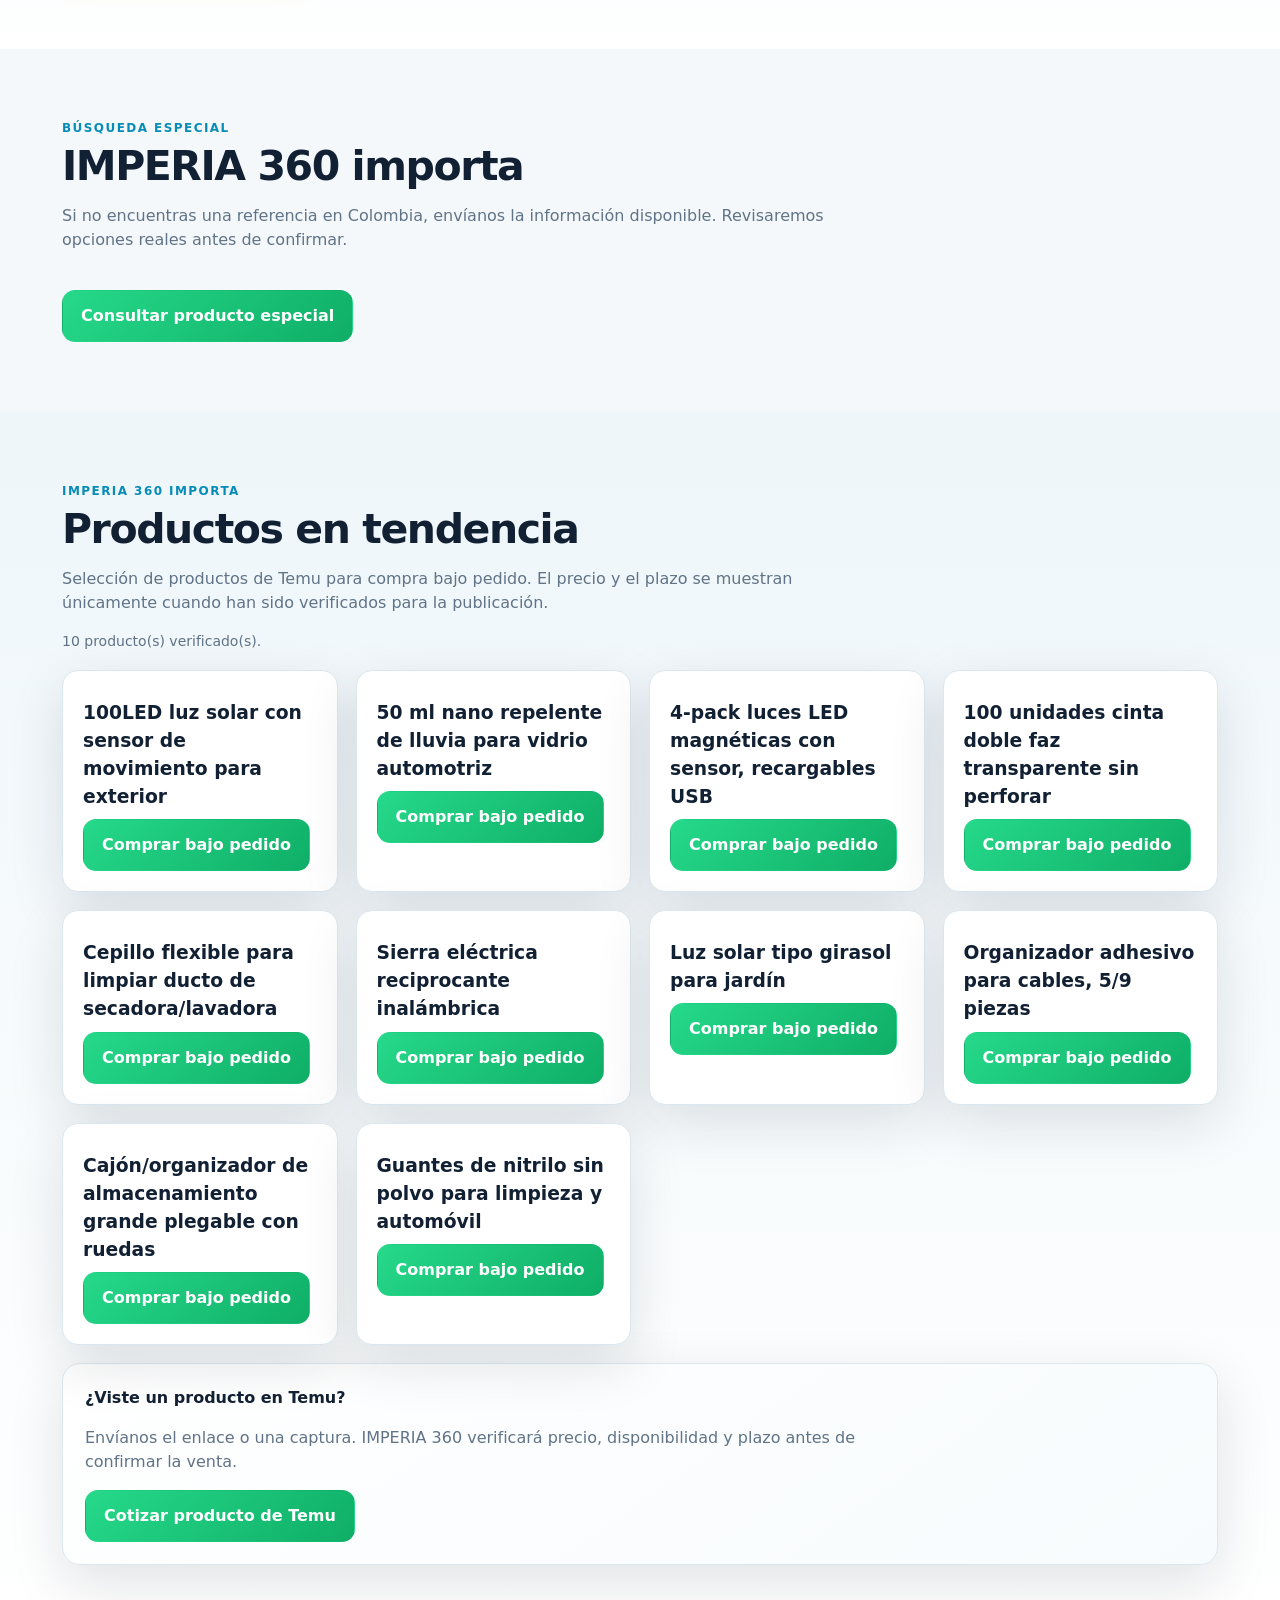
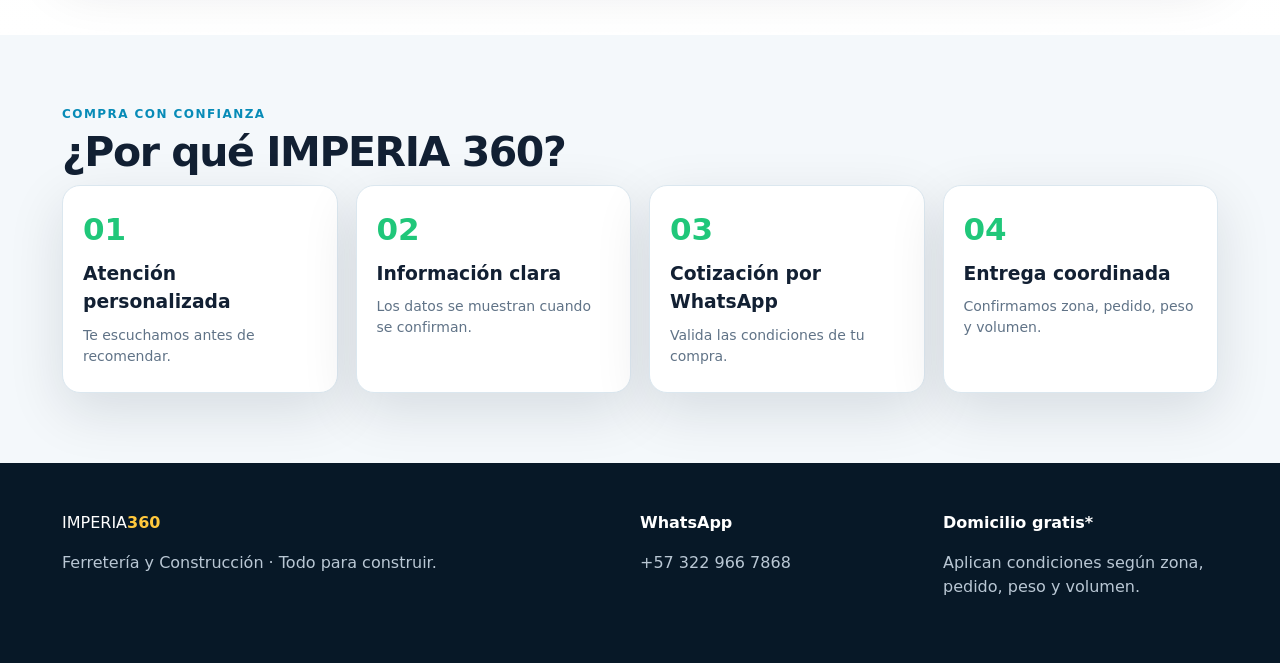
==== commit 2b9d65b7: "feat: add premium dynamic motion to imperial logo" ====
--- a/index.html
+++ b/index.html
@@ -19,7 +19,7 @@
 {"@context":"https://schema.org","@type":"HardwareStore","name":"IMPERIA 360","url":"https://imperia360.github.io/Imperia360/","telephone":"+57 322 966 7868","description":"Ferretería y construcción con productos, referencias y cotizaciones.","areaServed":{"@type":"City","name":"Bogotá"},"sameAs":[]}
 </script>
 <style>
-:root{--navy:#10243a;--blue:#0b5d7a;--gold:#f5b51b;--green:#12805a;--bg:#f5f7fa;--card:#fff;--text:#172033;--muted:#647487;--line:#dfe7ed;--shadow:0 14px 36px #12263a18}*{box-sizing:border-box}html{scroll-behavior:smooth}body{margin:0;background:var(--bg);color:var(--text);font:16px/1.5 Inter,system-ui,Arial,sans-serif}body.menu-open{overflow:hidden}a{text-decoration:none;color:inherit}button,input{font:inherit}.wrap{max-width:1200px;margin:auto;padding:0 22px}.logo{display:flex;align-items:center;min-width:250px}.logo img{display:block;width:250px;height:auto;max-height:58px;transform-origin:center;animation:imperia360Spin 8s ease-in-out infinite;will-change:transform}@keyframes imperia360Spin{0%,72%{transform:rotateY(0deg) scale(1)}82%{transform:rotateY(180deg) scale(1.03)}92%,100%{transform:rotateY(360deg) scale(1)}}@media (prefers-reduced-motion:reduce){.logo img{animation:none}}.logo b{color:var(--gold)}.btn{display:inline-flex;align-items:center;justify-content:center;border:1px solid transparent;border-radius:11px;padding:13px 18px;font-weight:850;cursor:pointer;transition:.2s}.btn:hover{transform:translateY(-2px);box-shadow:0 9px 20px #12263a2b}.gold{background:var(--gold);color:#18212d}.green{background:var(--green);color:#fff}.outline{background:transparent;border-color:#ffffff70;color:#fff}.light{background:#fff;border-color:var(--line);color:var(--blue)}header{position:sticky;top:0;z-index:30;background:#10243af7;color:#fff;box-shadow:0 5px 20px #0002}.nav{min-height:76px;display:flex;align-items:center;gap:24px}.links{display:flex;gap:19px;margin-left:auto;font-size:14px;font-weight:800}.links a{padding:27px 0;border-bottom:3px solid transparent}.links a:hover{color:var(--gold);border-color:var(--gold)}.menu-toggle{display:none;margin-left:auto;border:1px solid #fff6;background:transparent;color:#fff;border-radius:9px;padding:10px}.mobile-actions{display:none}.hero{position:relative;overflow:hidden;background:linear-gradient(120deg,var(--navy),#145c68 66%,#177b73);color:#fff;padding:78px 0 86px}.hero:after{content:"";position:absolute;width:430px;height:430px;border:65px solid #ffffff12;border-radius:50%;right:-160px;top:-180px}.hero-content{position:relative;z-index:1;max-width:920px}.eyebrow,.kicker{font-size:12px;font-weight:900;letter-spacing:.12em;text-transform:uppercase}.eyebrow{color:#ffe7a2}.hero h1{font-size:clamp(42px,6.5vw,78px);line-height:.98;letter-spacing:-.06em;max-width:850px;margin:16px 0 20px}.hero p{font-size:clamp(17px,2vw,21px);color:#e7f0f3;max-width:760px}.hero-search,.catalog-search{display:flex;gap:10px}.hero-search{max-width:980px;background:#fff;border-radius:15px;padding:8px;margin-top:30px;flex-wrap:wrap}.image-search-btn{white-space:nowrap}.image-search-status{font-size:13px;color:#e7f0f3;margin-top:8px;min-height:20px}.hero-search input,.catalog-search input{min-width:0;flex:1;border:0;outline:0;padding:13px 14px}.quick-links,.hero-actions{display:flex;flex-wrap:wrap;gap:10px;margin-top:18px}.quick-links button{border:1px solid #fff5;background:#ffffff12;color:#fff;border-radius:999px;padding:8px 12px;cursor:pointer}section{padding:70px 0}.section-head{display:flex;justify-content:space-between;align-items:end;gap:24px;margin-bottom:25px}.kicker{color:var(--blue);margin:0 0 8px}h2{font-size:clamp(29px,4vw,41px);line-height:1.05;letter-spacing:-.04em;margin:0 0 11px}h3{margin:8px 0}.lead{color:var(--muted);max-width:800px}.benefits,.grid,.placeholder-grid,.service-grid,.steps,.needs-grid{display:grid;gap:18px}.benefits{grid-template-columns:repeat(4,1fr);margin-top:-32px;position:relative;z-index:2}.benefit,.card,.service,.step{background:var(--card);border:1px solid var(--line);border-radius:16px;padding:20px;box-shadow:var(--shadow)}.benefit-icon,.category-icon,.need-icon{width:42px;height:42px;display:grid;place-items:center;border-radius:12px;background:#fff5d6;color:#8a6500;font-weight:900}.benefit p,.category-card p,.service p,.step p{color:var(--muted);font-size:14px;margin:5px 0}.catalog-box{background:#fff;border:1px solid var(--line);border-radius:20px;padding:22px;box-shadow:var(--shadow)}.catalog-search input{border:1px solid #cbd6df;border-radius:10px}.status{font-size:14px;color:var(--muted);margin-top:12px}.catalog-layout{display:grid;grid-template-columns:220px 1fr;gap:20px;margin-top:22px}.filters{background:#fff;border:1px solid var(--line);border-radius:15px;padding:18px;height:max-content}.filters h3{margin-top:0}.filter-empty{color:var(--muted);font-size:14px}.grid{grid-template-columns:repeat(auto-fit,minmax(220px,1fr))}.category-card{min-height:174px;transition:.22s}.category-visual{width:54px;height:54px;display:grid;place-items:center;border-radius:14px;background:linear-gradient(135deg,#fff5d6,#e9f6f1);color:var(--blue);font-size:18px;font-weight:950;letter-spacing:.04em}.category-actions{display:flex;flex-wrap:wrap;gap:8px;margin-top:14px}.category-actions .btn{padding:9px 11px;font-size:13px}.category-card:hover{transform:translateY(-5px)}.num{font-size:11px;color:var(--blue);font-weight:900;letter-spacing:.1em;margin-top:12px}.pill{display:inline-block;margin-top:14px;padding:6px 10px;border-radius:999px;background:#e9f6f1;color:var(--green);font-size:12px;font-weight:850}.empty{border:1px dashed #aebdca;border-radius:18px;background:linear-gradient(135deg,#fff,#f0f5f7);padding:38px;text-align:center;color:var(--muted)}.empty strong{display:block;color:var(--text);font-size:19px;margin-bottom:7px}.placeholder-grid{grid-template-columns:repeat(3,1fr)}.service-grid{grid-template-columns:repeat(3,1fr)}.needs-grid{grid-template-columns:repeat(3,1fr)}.need{display:flex;align-items:center;gap:13px;background:#fff;border:1px solid var(--line);border-radius:14px;padding:17px;text-align:left;cursor:pointer}.need:hover{border-color:var(--gold);transform:translateY(-2px)}.steps{grid-template-columns:repeat(4,1fr)}.step strong{color:var(--green);font-size:31px}.band{background:#e9f6f1}.product-image{width:100%;aspect-ratio:4/3;object-fit:contain;background:#f3f6f8;border-radius:10px}.product-image-wrap{position:relative;overflow:hidden}.imperia-image-brand{margin-top:6px;padding:4px 8px;text-align:center;font-size:11px;font-weight:950;letter-spacing:.12em;color:#fff;background:#10243a;border-radius:0 0 8px 8px}footer{background:var(--navy);color:#fff;padding:48px 0}.footergrid{display:grid;grid-template-columns:2fr 1fr 1fr;gap:28px}.muted{color:#b9c7d4}.wa{position:fixed;right:18px;bottom:18px;z-index:20;background:#25d366;color:#fff;padding:14px 18px;border-radius:50px;font-weight:900;box-shadow:0 8px 25px #0004}@media(max-width:950px){.nav-whatsapp{display:none}.menu-toggle{display:block}.links{position:fixed;display:none;inset:76px 0 auto;background:var(--navy);padding:12px 22px 24px;flex-direction:column;gap:0}.links.open{display:flex}.links a{padding:15px 0;border-bottom:1px solid #ffffff1b}.mobile-actions{display:block;padding-top:13px}.mobile-actions .btn{width:100%}.benefits{grid-template-columns:repeat(2,1fr)}.catalog-layout{grid-template-columns:1fr}.steps{grid-template-columns:repeat(2,1fr)}}@media(max-width:650px){.wrap{padding:0 16px}.hero{padding:58px 0 65px}.hero h1{font-size:45px}.hero-search,.catalog-search,.hero-actions{flex-direction:column}.hero-search .btn,.catalog-search .btn,.hero-actions .btn{width:100%}.benefits,.placeholder-grid,.service-grid,.needs-grid,.steps,.footergrid{grid-template-columns:1fr}.section-head{display:block}.wa{right:12px;bottom:12px}}
+:root{--navy:#10243a;--blue:#0b5d7a;--gold:#f5b51b;--green:#12805a;--bg:#f5f7fa;--card:#fff;--text:#172033;--muted:#647487;--line:#dfe7ed;--shadow:0 14px 36px #12263a18}*{box-sizing:border-box}html{scroll-behavior:smooth}body{margin:0;background:var(--bg);color:var(--text);font:16px/1.5 Inter,system-ui,Arial,sans-serif}body.menu-open{overflow:hidden}a{text-decoration:none;color:inherit}button,input{font:inherit}.wrap{max-width:1200px;margin:auto;padding:0 22px}.logo{display:flex;align-items:center;min-width:250px}.logo img{display:block;width:250px;height:auto;max-height:58px;transform-origin:center;animation:imperia360Presence 6s ease-in-out infinite;will-change:transform;filter:drop-shadow(0 0 10px rgba(255,200,61,.12))}@keyframes imperia360Presence{0%,100%{transform:translateY(0) scale(1)}50%{transform:translateY(-2px) scale(1.025)}}@media (prefers-reduced-motion:reduce){.logo img{animation:none}}.logo b{color:var(--gold)}.btn{display:inline-flex;align-items:center;justify-content:center;border:1px solid transparent;border-radius:11px;padding:13px 18px;font-weight:850;cursor:pointer;transition:.2s}.btn:hover{transform:translateY(-2px);box-shadow:0 9px 20px #12263a2b}.gold{background:var(--gold);color:#18212d}.green{background:var(--green);color:#fff}.outline{background:transparent;border-color:#ffffff70;color:#fff}.light{background:#fff;border-color:var(--line);color:var(--blue)}header{position:sticky;top:0;z-index:30;background:#10243af7;color:#fff;box-shadow:0 5px 20px #0002}.nav{min-height:76px;display:flex;align-items:center;gap:24px}.links{display:flex;gap:19px;margin-left:auto;font-size:14px;font-weight:800}.links a{padding:27px 0;border-bottom:3px solid transparent}.links a:hover{color:var(--gold);border-color:var(--gold)}.menu-toggle{display:none;margin-left:auto;border:1px solid #fff6;background:transparent;color:#fff;border-radius:9px;padding:10px}.mobile-actions{display:none}.hero{position:relative;overflow:hidden;background:linear-gradient(120deg,var(--navy),#145c68 66%,#177b73);color:#fff;padding:78px 0 86px}.hero:after{content:"";position:absolute;width:430px;height:430px;border:65px solid #ffffff12;border-radius:50%;right:-160px;top:-180px}.hero-content{position:relative;z-index:1;max-width:920px}.eyebrow,.kicker{font-size:12px;font-weight:900;letter-spacing:.12em;text-transform:uppercase}.eyebrow{color:#ffe7a2}.hero h1{font-size:clamp(42px,6.5vw,78px);line-height:.98;letter-spacing:-.06em;max-width:850px;margin:16px 0 20px}.hero p{font-size:clamp(17px,2vw,21px);color:#e7f0f3;max-width:760px}.hero-search,.catalog-search{display:flex;gap:10px}.hero-search{max-width:980px;background:#fff;border-radius:15px;padding:8px;margin-top:30px;flex-wrap:wrap}.image-search-btn{white-space:nowrap}.image-search-status{font-size:13px;color:#e7f0f3;margin-top:8px;min-height:20px}.hero-search input,.catalog-search input{min-width:0;flex:1;border:0;outline:0;padding:13px 14px}.quick-links,.hero-actions{display:flex;flex-wrap:wrap;gap:10px;margin-top:18px}.quick-links button{border:1px solid #fff5;background:#ffffff12;color:#fff;border-radius:999px;padding:8px 12px;cursor:pointer}section{padding:70px 0}.section-head{display:flex;justify-content:space-between;align-items:end;gap:24px;margin-bottom:25px}.kicker{color:var(--blue);margin:0 0 8px}h2{font-size:clamp(29px,4vw,41px);line-height:1.05;letter-spacing:-.04em;margin:0 0 11px}h3{margin:8px 0}.lead{color:var(--muted);max-width:800px}.benefits,.grid,.placeholder-grid,.service-grid,.steps,.needs-grid{display:grid;gap:18px}.benefits{grid-template-columns:repeat(4,1fr);margin-top:-32px;position:relative;z-index:2}.benefit,.card,.service,.step{background:var(--card);border:1px solid var(--line);border-radius:16px;padding:20px;box-shadow:var(--shadow)}.benefit-icon,.category-icon,.need-icon{width:42px;height:42px;display:grid;place-items:center;border-radius:12px;background:#fff5d6;color:#8a6500;font-weight:900}.benefit p,.category-card p,.service p,.step p{color:var(--muted);font-size:14px;margin:5px 0}.catalog-box{background:#fff;border:1px solid var(--line);border-radius:20px;padding:22px;box-shadow:var(--shadow)}.catalog-search input{border:1px solid #cbd6df;border-radius:10px}.status{font-size:14px;color:var(--muted);margin-top:12px}.catalog-layout{display:grid;grid-template-columns:220px 1fr;gap:20px;margin-top:22px}.filters{background:#fff;border:1px solid var(--line);border-radius:15px;padding:18px;height:max-content}.filters h3{margin-top:0}.filter-empty{color:var(--muted);font-size:14px}.grid{grid-template-columns:repeat(auto-fit,minmax(220px,1fr))}.category-card{min-height:174px;transition:.22s}.category-visual{width:54px;height:54px;display:grid;place-items:center;border-radius:14px;background:linear-gradient(135deg,#fff5d6,#e9f6f1);color:var(--blue);font-size:18px;font-weight:950;letter-spacing:.04em}.category-actions{display:flex;flex-wrap:wrap;gap:8px;margin-top:14px}.category-actions .btn{padding:9px 11px;font-size:13px}.category-card:hover{transform:translateY(-5px)}.num{font-size:11px;color:var(--blue);font-weight:900;letter-spacing:.1em;margin-top:12px}.pill{display:inline-block;margin-top:14px;padding:6px 10px;border-radius:999px;background:#e9f6f1;color:var(--green);font-size:12px;font-weight:850}.empty{border:1px dashed #aebdca;border-radius:18px;background:linear-gradient(135deg,#fff,#f0f5f7);padding:38px;text-align:center;color:var(--muted)}.empty strong{display:block;color:var(--text);font-size:19px;margin-bottom:7px}.placeholder-grid{grid-template-columns:repeat(3,1fr)}.service-grid{grid-template-columns:repeat(3,1fr)}.needs-grid{grid-template-columns:repeat(3,1fr)}.need{display:flex;align-items:center;gap:13px;background:#fff;border:1px solid var(--line);border-radius:14px;padding:17px;text-align:left;cursor:pointer}.need:hover{border-color:var(--gold);transform:translateY(-2px)}.steps{grid-template-columns:repeat(4,1fr)}.step strong{color:var(--green);font-size:31px}.band{background:#e9f6f1}.product-image{width:100%;aspect-ratio:4/3;object-fit:contain;background:#f3f6f8;border-radius:10px}.product-image-wrap{position:relative;overflow:hidden}.imperia-image-brand{margin-top:6px;padding:4px 8px;text-align:center;font-size:11px;font-weight:950;letter-spacing:.12em;color:#fff;background:#10243a;border-radius:0 0 8px 8px}footer{background:var(--navy);color:#fff;padding:48px 0}.footergrid{display:grid;grid-template-columns:2fr 1fr 1fr;gap:28px}.muted{color:#b9c7d4}.wa{position:fixed;right:18px;bottom:18px;z-index:20;background:#25d366;color:#fff;padding:14px 18px;border-radius:50px;font-weight:900;box-shadow:0 8px 25px #0004}@media(max-width:950px){.nav-whatsapp{display:none}.menu-toggle{display:block}.links{position:fixed;display:none;inset:76px 0 auto;background:var(--navy);padding:12px 22px 24px;flex-direction:column;gap:0}.links.open{display:flex}.links a{padding:15px 0;border-bottom:1px solid #ffffff1b}.mobile-actions{display:block;padding-top:13px}.mobile-actions .btn{width:100%}.benefits{grid-template-columns:repeat(2,1fr)}.catalog-layout{grid-template-columns:1fr}.steps{grid-template-columns:repeat(2,1fr)}}@media(max-width:650px){.wrap{padding:0 16px}.hero{padding:58px 0 65px}.hero h1{font-size:45px}.hero-search,.catalog-search,.hero-actions{flex-direction:column}.hero-search .btn,.catalog-search .btn,.hero-actions .btn{width:100%}.benefits,.placeholder-grid,.service-grid,.needs-grid,.steps,.footergrid{grid-template-columns:1fr}.section-head{display:block}.wa{right:12px;bottom:12px}}
 .cart-fab{position:fixed;right:18px;bottom:76px;z-index:10000;border:0;border-radius:999px;background:var(--gold);color:#172033;font-weight:950;padding:13px 17px;box-shadow:0 10px 28px #0004;cursor:pointer}.cart-count{display:inline-grid;place-items:center;min-width:24px;height:24px;border-radius:999px;background:#10243a;color:#fff;margin-left:6px}.cart-panel{position:fixed;z-index:10001;right:16px;bottom:16px;width:min(440px,calc(100vw - 32px));max-height:78vh;overflow:auto;background:#fff;border:1px solid var(--line);border-radius:20px;box-shadow:0 24px 70px #0005;padding:20px;display:none}.cart-panel.open{display:block}.cart-head{display:flex;justify-content:space-between;align-items:center;gap:10px}.cart-row{display:grid;grid-template-columns:1fr auto;gap:10px;padding:12px 0;border-bottom:1px solid var(--line)}.cart-row small{display:block;color:var(--muted)}.cart-qty{display:flex;align-items:center;gap:6px}.cart-qty button{border:1px solid var(--line);background:#fff;border-radius:7px;width:30px;height:30px;cursor:pointer}.cart-empty{text-align:center;color:var(--muted);padding:24px 4px}.cart-note{font-size:12px;color:var(--muted);margin:10px 0}.cart-total{display:flex;justify-content:space-between;font-weight:950;font-size:18px;padding:14px 0}.product-actions{display:flex;flex-wrap:wrap;gap:8px;margin-top:14px}.product-actions .btn{padding:9px 11px;font-size:13px}@media(max-width:650px){.cart-fab{right:12px;bottom:72px}.cart-panel{right:8px;bottom:8px;width:calc(100vw - 16px)}}.imperia-hero-carousel{position:relative;margin-top:24px;border-radius:18px;overflow:hidden;background:#fff1;border:1px solid #ffffff25;min-height:190px}.imperia-carousel-track{display:flex;transition:transform .65s ease;will-change:transform}.imperia-carousel-slide{min-width:100%;height:230px;display:grid;grid-template-columns:38% 62%;align-items:center;background:linear-gradient(120deg,#ffffff12,#ffffff08);color:#fff}.imperia-carousel-slide img{width:100%;height:230px;object-fit:contain;background:#fff}.imperia-carousel-info{padding:20px 24px}.imperia-carousel-info strong{display:block;font-size:20px;line-height:1.15}.imperia-carousel-info small{display:block;margin-top:8px;color:#d9e8ec}.imperia-carousel-btn{position:absolute;top:50%;transform:translateY(-50%);border:1px solid #ffffff55;background:#10243acc;color:#fff;width:38px;height:38px;border-radius:50%;cursor:pointer;font-size:27px;z-index:2}.imperia-carousel-btn.prev{left:10px}.imperia-carousel-btn.next{right:10px}.imperia-carousel-dots{position:absolute;bottom:9px;left:0;right:0;text-align:center}.imperia-carousel-dots i{display:inline-block;width:7px;height:7px;border-radius:50%;background:#fff8;margin:0 3px}.imperia-carousel-dots i.active{background:var(--gold)}@media(max-width:650px){.imperia-carousel-slide{grid-template-columns:42% 58%;height:180px}.imperia-carousel-slide img{height:180px}.imperia-carousel-info{padding:12px}.imperia-carousel-info strong{font-size:15px}.imperia-carousel-info small{font-size:11px}}</style>
 <script>function loadScript(a){var b=document.getElementsByTagName("head")[0],c=document.createElement("script");c.type="text/javascript",c.src="https://tracker.metricool.com/resources/be.js",c.onreadystatechange=a,c.onload=a,b.appendChild(c)}loadScript(function(){beTracker.t({hash:"8592aa509357418b374c31b48154c059"})});</script><style id="imperia-modern-theme">
 /* IMPERIA 360 — Modern Industrial Tech theme */
